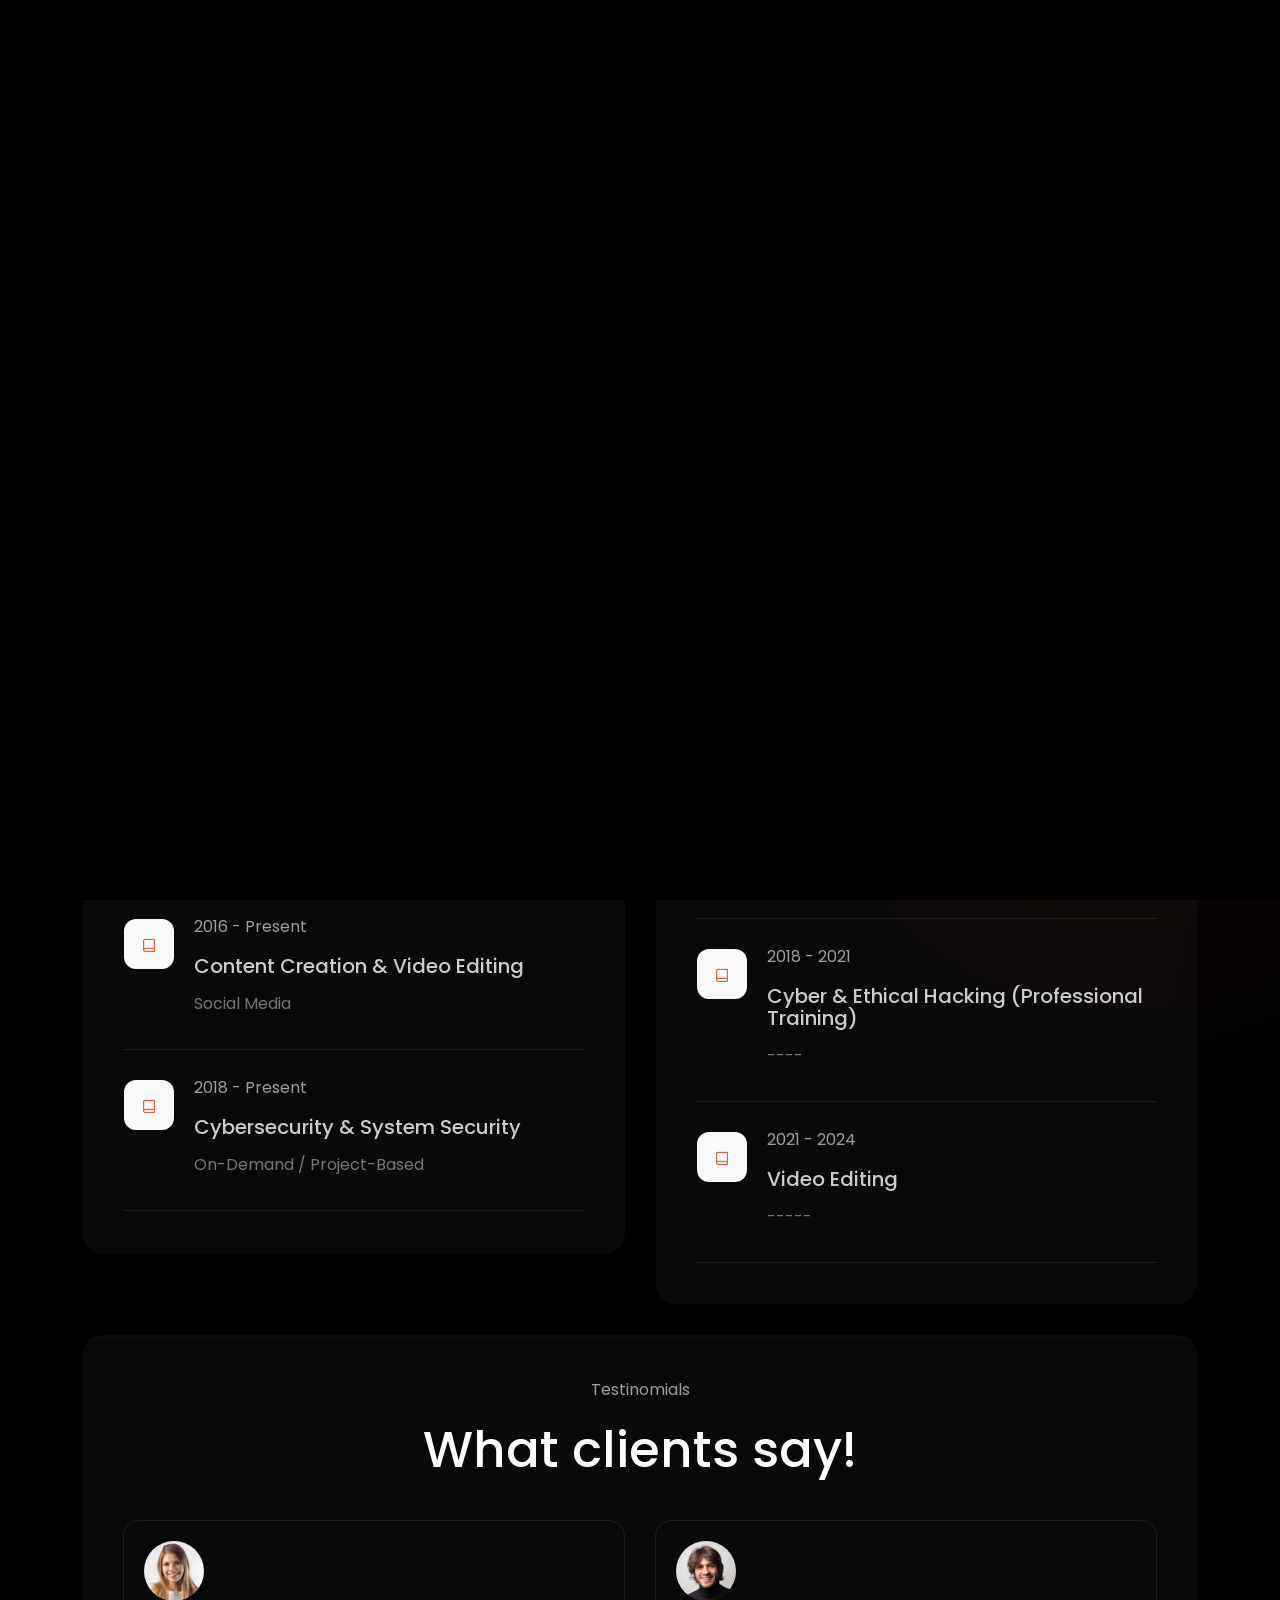
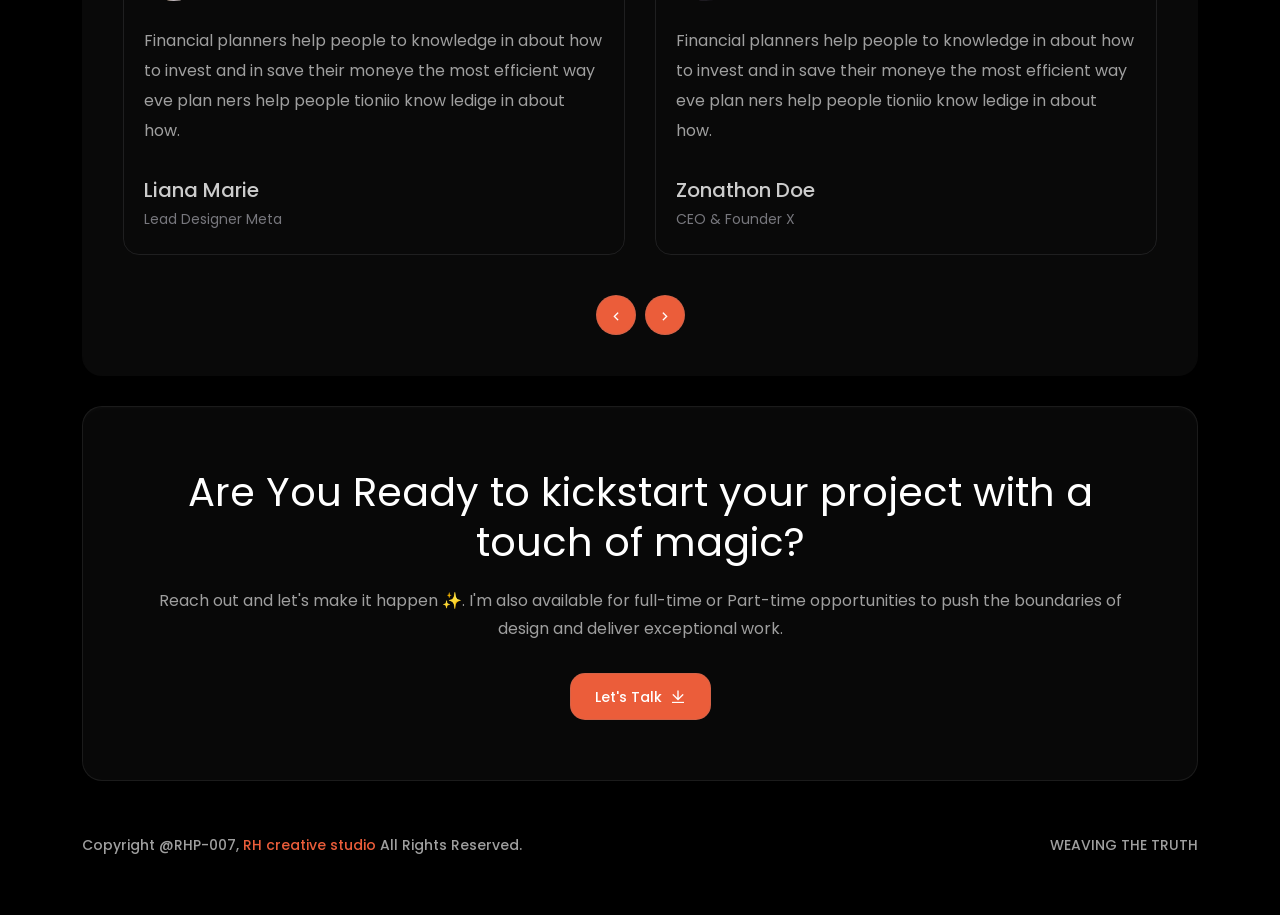
==== about.html @ 3b583461 "Add files via upload" ====
<!DOCTYPE html>
<html lang="en">

<head>
    <!-- META -->
    <meta charset="utf-8">
    <meta http-equiv="X-UA-Compatible" content="IE=edge">
    <meta name="viewport" content="width=device-width, initial-scale=1">
    <meta name="description" content="Creative Video Editor, Content Creator & Digital Strategist at Weaving the Truth, helping brands grow through powerful storytelling, smart marketing strategy, and engaging media.">
    <meta name="keywords" content="Rakibul Hasan, Weaving the Truth, video editor, content creator, digital strategist, documentary editor, marketing video, youtube editor, social media reels, brand promotion">
    <meta name="author" content="Rakibul Hasan">
    <!-- PAGE TITLE -->
    <title>RH Creative Studio</title>
    <!-- FAV ICON -->
    <link rel="apple-touch-icon" href="assets/images/rhp icon.png">
    <link rel="shortcut icon" type="image/png" href="assets/images/rhp icon.png">
    <!-- ALL GOOGLE FONTS -->
    <link rel="preconnect" href="https://fonts.googleapis.com">
    <link rel="preconnect" href="https://fonts.gstatic.com" crossorigin>
    <link href="https://fonts.googleapis.com/css2?family=Poppins:ital,wght@0,100;0,200;0,300;0,400;0,500;0,600;0,700;0,800;0,900;1,100;1,200;1,300;1,400;1,500;1,600;1,700;1,800;1,900&display=swap" rel="stylesheet">
    <!-- BOOTSTRAP CSS -->
    <link rel="stylesheet" href="assets/css/bootstrap.min.css" />
    <!-- FONT AWESOME CSS -->
    <link rel="stylesheet" href="assets/fonts/remixicon.css" />
    <link rel="stylesheet" href="assets/fonts/remixicon.min.css" />
    <!-- MAGNIFIC CSS -->
    <link rel="stylesheet" href="assets/css/magnific-popup.css">
    <!-- NICE SELECT CSS -->
    <link rel="stylesheet" href="assets/css/nice-select.min.css" />
    <!-- ANIMATE CSS -->
    <link rel="stylesheet" href="assets/css/animate.min.css" />
    <!-- SLICK CSS -->
    <link rel="stylesheet" href="assets/css/slick.min.css" />
    <!-- SPACING CSS -->
    <link rel="stylesheet" href="assets/css/spacing.css" />
    <!-- MAIN STYLE CSS -->
    <link rel="stylesheet" href="assets/css/style.css" />
    <!-- RESPONSIVE CSS -->
    <link rel="stylesheet" href="assets/css/responsive.css">
    <!-- HTML5 shim and Respond.js IE8 support of HTML5 elements and media queries -->
    <!-- WARNING: Respond.js doesn't work if you view the page via file:// -->
    <!--[if lt IE 9]>
      <script src="https://oss.maxcdn.com/html5shiv/3.7.2/html5shiv.min.js"></script>
      <script src="https://oss.maxcdn.com/respond/1.4.2/respond.min.js"></script>
    <![endif]-->
</head>

<body>
    <!-- START PRELOADER AREA-->
    <div class="preloader">
        <svg viewbox="0 0 1000 1000" preserveaspectratio="none">
            <path id="preloaderSvg" d="M0,1005S175,995,500,995s500,5,500,5V0H0Z"></path>
        </svg>
        <div class="preloader-heading">
            <div class="load-text">
                <span>R</span>
                <span>H</span>
                <span>P</span>
                <span>-</span>
                <span>0</span>
                <span>0</span>
                <span>7</span>
            </div>
        </div>
    </div>
    <!-- END PRELOADER AREA -->
    <!-- START MENU DESIGN AREA -->
    <header class="main-header">
        <div class="header-upper">
            <div class="container">
                <div class="header-inner d-flex align-items-center">
                    <!-- START LOGO DESIGN AREA -->
                    <div class="logo-outer">
                        <div class="logo">
                            <a href="index.html"><img src="assets/images/logo.png" alt="Logo" title="Logo" /></a>
                        </div>
                    </div>
                    <!-- / END LOGO DESIGN AREA -->
                    <!-- START NAV DESIGN AREA -->
                    <div class="nav-outer clearfix mx-auto">
                        <!-- Main Menu -->
                        <nav class="main-menu navbar-expand-lg">
                            <div class="navbar-header">
                                <div class="mobile-logo">
                                    <a href="index.html">
                                        <img src="assets/images/logo.png" alt="Logo" title="Logo" />
                                    </a>
                                </div>
                                <!-- Toggle Button -->
                                <button type="button" class="navbar-toggle" data-bs-toggle="collapse" data-bs-target=".navbar-collapse">
                                    <span class="icon-bar"></span>
                                    <span class="icon-bar"></span>
                                    <span class="icon-bar"></span>
                                </button>
                            </div>
                            <div class="navbar-collapse collapse">
                                <ul class="navigation onepage clearfix">
                                    <li><a class="nav-link-click" href="index.html">Home</a></li>
                                    <li><a class="nav-link-click" href="about.html">about</a></li>
                                    <li><a class="nav-link-click" href="service.html">services</a></li>
                                    <li><a class="nav-link-click" href="works.html">works</a></li>
                                    <li><a class="nav-link-click" href="contact.html">Contact</a></li>
                                </ul>
                            </div>
                        </nav>
                        <!-- / END NAV DESIGN AREA -->
                    </div>
                    <div class="menu-rhp">
                        <a href="contact.html" class="theme-rhp-007">Hire Me<i class="ri-shake-hands-line"></i></a>
                    </div>
                </div>
            </div>
        </div>
    </header>
    <!-- / END MENU DESIGN AREA -->
    <!-- START ABOUT DESIGN AREA -->
    <section id="about" class="about-single-area innerpage-single-area">
        <div class="container">
            <div class="row">
                <!-- START ABOUT IMAGE DESIGN AREA -->
                <div class="col-lg-4">
                    <div class="about-image-part wow fadeInUp delay-0-3s">
                        <img src="assets/images/about/profile.png" alt="About Me" />
                    </div>
                </div>
                <!-- / END ABOUT IMAGE DESIGN AREA -->
                <!-- START ABOUT TEXT DESIGN AREA -->
                <div class="col-lg-8">
                    <div class="about-content-part wow fadeInUp delay-0-2s">
                        <h2>
                            I’m MD Rakibul Hasan, a Creative Video Editor & Digital Strategist.
                        </h2>
                        <p>I help brands and entrepreneurs grow through powerful storytelling, strategic content, and engaging visual media. From documentaries and short-form videos to brand motion and promotional content, I focus on clarity, creativity, and results.</p>
                        <p>Every project I work on is driven by purpose—creating content that not only looks good but communicates the right message and builds long-term value.</p>
                        <p>I craft engaging visual stories and strategic content that help brands stand out, connect, and grow in the digital space.</p>
                        <div class="hero-rhp">
                            <a href="contact.html" class="theme-rhp-007">Get In touch<i class="ri-mail-send-line"></i></a>
                        </div>
                    </div>
                </div>
                <!-- / END ABOUT TEXT DESIGN AREA -->
            </div>
        </div>
    </section>
    <!-- / END ABOUT DESIGN AREA -->
    <!-- START RESUME EXPERIENCE DESIGN AREA -->
    <section id="resume" class="resume-area">
        <div class="container">
            <div class="resume-items">
                <div class="row">
                    <!-- START EXPERIENCE RESUME DESIGN AREA -->
                    <div class="col-xl-6 col-md-6">
                        <div class="single-resume">
                            <h2>Experience</h2>
                            <div class="experience-list">
                                <!-- START SINGLE RESUME DESIGN AREA -->
                                <div class="resume-item wow fadeInUp delay-0-3s">
                                    <div class="icon">
                                        <i class="ri-book-line"></i>
                                    </div>
                                    <div class="content">
                                        <span class="years">2012 - Present</span>
                                        <h4>Web Development & Design</h4>
                                        <span class="company"> Freelance </span>
                                    </div>
                                </div>
                                <!-- / END SINGLE RESUME DESIGN AREA -->
                                <!-- START SINGLE RESUME DESIGN AREA -->
                                <div class="resume-item wow fadeInUp delay-0-3s">
                                    <div class="icon">
                                        <i class="ri-book-line"></i>
                                    </div>
                                    <div class="content">
                                        <span class="years">2016 - Present</span>
                                        <h4>Content Creation & Video Editing</h4>
                                        <span class="company">Social Media</span>
                                    </div>
                                </div>
                                <!-- / END SINGLE RESUME DESIGN AREA -->
                                <!-- START SINGLE RESUME DESIGN AREA -->
                                <div class="resume-item wow fadeInUp delay-0-3s">
                                    <div class="icon">
                                        <i class="ri-book-line"></i>
                                    </div>
                                    <div class="content">
                                        <span class="years">2018 - Present</span>
                                        <h4> Cybersecurity & System Security</h4>
                                        <span class="company">On-Demand / Project-Based</span>
                                    </div>
                                </div>
                                <!-- / END SINGLE RESUME DESIGN AREA -->
                            </div>
                        </div>
                    </div>
                    <!-- // END EXPERIENCE RESUME DESIGN AREA -->
                    <!-- START EDUCATION RESUME DESIGN AREA -->
                    <div class="col-xl-6 col-md-6">
                        <div class="experience-list">
                            <div class="single-resume">
                                <h2>Education</h2>
                                <!-- START SINGLE RESUME DESIGN AREA -->
                                <div class="resume-item wow fadeInUp delay-0-3s">
                                    <div class="icon">
                                        <i class="ri-book-line"></i>
                                    </div>
                                    <div class="content">
                                        <span class="years">2019</span>
                                        <h4>Master’s in Computer Science (CSE)</h4>
                                        <span class="company">Royal Melbourne Institute of Technology (RMIT University)
                                        </span>
                                    </div>
                                </div>
                                <!-- / END SINGLE RESUME DESIGN AREA -->
                                <!-- START SINGLE RESUME DESIGN AREA -->
                                <div class="resume-item wow fadeInUp delay-0-3s">
                                    <div class="icon">
                                        <i class="ri-book-line"></i>
                                    </div>
                                    <div class="content">
                                        <span class="years">2018 - 2021</span>
                                        <h4>Cyber & Ethical Hacking (Professional Training) </h4>
                                        <span class="company">----</span>
                                    </div>
                                </div>
                                <!-- / END SINGLE RESUME DESIGN AREA -->
                                <!-- START SINGLE RESUME DESIGN AREA -->
                                <div class="resume-item wow fadeInUp delay-0-3s">
                                    <div class="icon">
                                        <i class="ri-book-line"></i>
                                    </div>
                                    <div class="content">
                                        <span class="years">2021 - 2024</span>
                                        <h4>Video Editing</h4>
                                        <span class="company"> ----- </span>
                                    </div>
                                </div>
                                <!-- / END SINGLE RESUME DESIGN AREA -->
                            </div>
                        </div>
                    </div>
                    <!-- // END EDUCATION RESUME DESIGN AREA -->
                </div>
            </div>
        </div>
    </section>
    <!-- / END RESUME EXPERIENCE DESIGN AREA -->
    <!-- START TESTIMONIALS DESIGN AREA -->
    <section class="testimonials-area">
        <div class="container">
            <div class="container-inner">
                <div class="row">
                    <div class="col-xl-12 col-lg-12">
                        <div class="section-title text-center wow fadeInUp delay-0-2s">
                            <p>Testinomials</p>
                            <h2>What clients say!</h2>
                        </div>
                    </div>
                </div>
                <div class="row">
                    <div class="col-lg-12">
                        <div class="testimonials-wrap">
                            <!-- START SINGLE TESTIMONIALS DESIGN AREA -->
                            <div class="testimonial-item wow fadeInUp delay-0-3s">
                                <div class="author">
                                    <img src="assets/images/testimonials/author1.jpg" alt="Author" />
                                </div>
                                <div class="text">
                                    Financial planners help people to knowledge in about how to
                                    invest and in save their moneye the most efficient way eve plan
                                    ners help people tioniio know ledige in about how.
                                </div>
                                <div class="testi-des">
                                    <h5>Zonathon Doe</h5>
                                    <span>CEO & Founder X</span>
                                </div>
                            </div>
                            <!-- / END SINGLE TESTIMONIALS DESIGN AREA -->
                            <!-- START SINGLE TESTIMONIALS DESIGN AREA -->
                            <div class="testimonial-item wow fadeInUp delay-0-4s">
                                <div class="author">
                                    <img src="assets/images/testimonials/author2.jpg" alt="Author" />
                                </div>
                                <div class="text">
                                    Financial planners help people to knowledge in about how to
                                    invest and in save their moneye the most efficient way eve plan
                                    ners help people tioniio know ledige in about how.
                                </div>
                                <div class="testi-des">
                                    <h5>Liana Marie</h5>
                                    <span>Lead Designer Meta</span>
                                </div>
                            </div>
                            <!-- / END SINGLE TESTIMONIALS DESIGN AREA -->
                            <!-- START SINGLE TESTIMONIALS DESIGN AREA -->
                            <div class="testimonial-item wow fadeInUp delay-0-2s">
                                <div class="author">
                                    <img src="assets/images/testimonials/author1.jpg" alt="Author" />
                                </div>
                                <div class="text">
                                    Financial planners help people to knowledge in about how to
                                    invest and in save their moneye the most efficient way eve plan
                                    ners help people tioniio know ledige in about how.
                                </div>
                                <div class="testi-des">
                                    <h5>Zonathon Doe</h5>
                                    <span>CEO & Founder X</span>
                                </div>
                            </div>
                            <!-- / END SINGLE TESTIMONIALS DESIGN AREA -->
                            <!-- START SINGLE TESTIMONIALS DESIGN AREA -->
                            <div class="testimonial-item wow fadeInUp delay-0-4s">
                                <div class="author">
                                    <img src="assets/images/testimonials/author2.jpg" alt="Author" />
                                </div>
                                <div class="text">
                                    Financial planners help people to knowledge in about how to
                                    invest and in save their moneye the most efficient way eve plan
                                    ners help people tioniio know ledige in about how.
                                </div>
                                <div class="testi-des">
                                    <h5>Liana Marie</h5>
                                    <span>Lead Designer Meta</span>
                                </div>
                            </div>
                            <!-- / END SINGLE TESTIMONIALS DESIGN AREA -->
                        </div>
                        <div class="slider-arrows wow fadeInUp delay-0-6s text-center pt-40">
                            <button class="testimonial-prev">
                                <i class="ri-arrow-left-s-line"></i>
                            </button>
                            <button class="testimonial-next">
                                <i class="ri-arrow-right-s-line"></i>
                            </button>
                        </div>
                    </div>
                </div>
            </div>
        </div>
    </section>
    <!-- / END TESTIMONIALS DESIGN AREA -->
    <!-- START CALL TO ACTION DESIGN AREA -->
    <section  class="call-to-action-area">
        <div class="container">
            <div class="row">
                <!-- START ABOUT TEXT DESIGN AREA -->
                <div class="col-lg-12">
                    <div class="about-content-part call-to-action-part wow fadeInUp delay-0-2s text-center">
                        <h2>Are You Ready to kickstart your project with a touch of magic?</h2>
                        <p>Reach out and let's make it happen ✨. I'm also available for full-time or Part-time opportunities to push the boundaries of design and deliver exceptional work.</p>
                        <div class="hero-rhp">
                            <a href="contact.html" class="theme-rhp-007">Let's Talk <i class="ri-download-line"></i></a>
                        </div>
                    </div>
                </div>
                <!-- / END ABOUT TEXT DESIGN AREA -->
            </div>
        </div>
    </section>
    <!--  // END CALL TO ACTION DESIGN AREA -->
    <!-- START FOOTER DESIGN AREA -->
    <footer class="main-footer">
        <div class="footer-bottom pt-50 pb-40">
            <div class="container">
                <div class="row">
                    <div class="col-lg-6">
                        <div class="copyright-text">
                            <p>
                                Copyright @RHP-007, <a href="index.html">RH creative studio</a> All
                                Rights Reserved.
                            </p>
                        </div>
                    </div>
                    <div class="col-lg-6">
                        <div class="copyright-text extra-copyright">
                            <p>
                                WEAVING THE TRUTH
                            </p>
                        </div>
                    </div>
                </div>
            </div>
        </div>
    </footer>
    <!-- / END FOOTER DESIGN AREA -->
    <!-- START SCROOL UP DESIGN AREA -->
    <div class="progress-wrap cursor-pointer">
        <i class="ri-arrow-up-double-line"></i>
        <svg class="progress-circle svg-content" width="100%" height="100%" viewBox="-1 -1 102 102">
            <path d="M50,1 a49,49 0 0,1 0,98 a49,49 0 0,1 0,-98" />
        </svg>
    </div>
    <!-- / END SCROOL UP DESIGN AREA -->
    <!-- JQUERY JS -->
    <script src="assets/js/jquery-3.6.0.min.js"></script>
    <!-- BOOTSTRAP JS-->
    <script src="assets/js/bootstrap.min.js"></script>
    <!-- APPEAR JS -->
    <script src="assets/js/appear.min.js"></script>
    <!-- GSAP JS -->
    <script src="assets/js/gsap.min.js"></script>
    <!-- MAGNIFICANT JS -->
    <script src="assets/js/jquery.magnific-popup.min.js"></script>
    <!-- SLICK JS-->
    <script src="assets/js/slick.min.js"></script>
    <!-- NICE SELECT JS-->
    <script src="assets/js/jquery.nice-select.min.js"></script>
    <!-- IMAGE LOADER JS-->
    <script src="assets/js/imagesloaded.pkgd.min.js"></script>
    <!-- ISOTOPE JS-->
    <script src="assets/js/isotope.pkgd.min.js"></script>
    <!--  WOW ANIMATION JS-->
    <script src="assets/js/wow.min.js"></script>
    <!-- SCRIPT JS-->
    <script src="assets/js/script.js"></script>
</body>
</html>
---- assets/css/spacing.css ----
/*
* ----------------------------------------------------------------------------------------
Author       : RHP
Template Name: RH Creative Studio
Version      : 1.0                                          
* ----------------------------------------------------------------------------------------
*/
/*
* ----------------------------------------------------------------------------------------
*PADDING MARGIN
* ----------------------------------------------------------------------------------------
*/
.p-5 {
    padding: 5px !important;
}

.p-10 {
    padding: 10px;
}

.p-15 {
    padding: 15px;
}

.p-20 {
    padding: 20px;
}

.p-25 {
    padding: 25px;
}

.p-30 {
    padding: 30px;
}

.p-35 {
    padding: 35px;
}

.p-40 {
    padding: 40px;
}

.p-45 {
    padding: 45px;
}

.p-50 {
    padding: 50px;
}

.p-55 {
    padding: 55px;
}

.p-60 {
    padding: 60px;
}

.p-65 {
    padding: 65px;
}

.p-70 {
    padding: 70px;
}

.p-75 {
    padding: 75px;
}

.p-80 {
    padding: 80px;
}

.p-85 {
    padding: 85px;
}

.p-90 {
    padding: 90px;
}

.p-95 {
    padding: 95px;
}

.p-100 {
    padding: 100px;
}

.p-105 {
    padding: 105px;
}

.p-110 {
    padding: 110px;
}

.p-115 {
    padding: 115px;
}

.p-120 {
    padding: 120px;
}

.p-125 {
    padding: 125px;
}

.p-130 {
    padding: 130px;
}

.p-135 {
    padding: 135px;
}

.p-140 {
    padding: 140px;
}

.p-145 {
    padding: 145px;
}

.p-150 {
    padding: 150px;
}

.p-155 {
    padding: 155px;
}

.p-160 {
    padding: 160px;
}

.p-165 {
    padding: 165px;
}

.p-170 {
    padding: 170px;
}

.p-175 {
    padding: 175px;
}

.p-180 {
    padding: 180px;
}

.p-185 {
    padding: 185px;
}

.p-190 {
    padding: 190px;
}

.p-195 {
    padding: 195px;
}

.p-200 {
    padding: 200px;
}

.p-205 {
    padding: 205px;
}

.p-210 {
    padding: 210px;
}

.p-215 {
    padding: 215px;
}

.p-220 {
    padding: 220px;
}

.p-225 {
    padding: 225px;
}

.p-230 {
    padding: 230px;
}

.p-235 {
    padding: 235px;
}

.p-240 {
    padding: 240px;
}

.p-245 {
    padding: 245px;
}

.p-250 {
    padding: 250px;
}

/* Padding Top */
.pt-5,
.py-5 {
    padding-top: 5px !important;
}

.pt-10,
.py-10 {
    padding-top: 10px;
}

.pt-15,
.py-15 {
    padding-top: 15px;
}

.pt-20,
.py-20 {
    padding-top: 20px;
}

.pt-25,
.py-25 {
    padding-top: 25px;
}

.pt-30,
.py-30 {
    padding-top: 30px;
}

.pt-35,
.py-35 {
    padding-top: 35px;
}

.pt-40,
.py-40 {
    padding-top: 40px;
}

.pt-45,
.py-45 {
    padding-top: 45px;
}

.pt-50,
.py-50 {
    padding-top: 50px;
}

.pt-55,
.py-55 {
    padding-top: 55px;
}

.pt-60,
.py-60 {
    padding-top: 60px;
}

.pt-65,
.py-65 {
    padding-top: 65px;
}

.pt-70,
.py-70 {
    padding-top: 70px;
}

.pt-75,
.py-75 {
    padding-top: 75px;
}

.pt-80,
.py-80 {
    padding-top: 80px;
}

.pt-85,
.py-85 {
    padding-top: 85px;
}

.pt-90,
.py-90 {
    padding-top: 90px;
}

.pt-95,
.py-95 {
    padding-top: 95px;
}

.pt-100,
.py-100 {
    padding-top: 100px;
}

.pt-105,
.py-105 {
    padding-top: 105px;
}

.pt-110,
.py-110 {
    padding-top: 110px;
}

.pt-115,
.py-115 {
    padding-top: 115px;
}

.pt-120,
.py-120 {
    padding-top: 120px;
}

.pt-125,
.py-125 {
    padding-top: 125px;
}

.pt-130,
.py-130 {
    padding-top: 130px;
}

.pt-135,
.py-135 {
    padding-top: 135px;
}

.pt-140,
.py-140 {
    padding-top: 140px;
}

.pt-145,
.py-145 {
    padding-top: 145px;
}

.pt-150,
.py-150 {
    padding-top: 150px;
}

.pt-155,
.py-155 {
    padding-top: 155px;
}

.pt-160,
.py-160 {
    padding-top: 160px;
}

.pt-165,
.py-165 {
    padding-top: 165px;
}

.pt-170,
.py-170 {
    padding-top: 170px;
}

.pt-175,
.py-175 {
    padding-top: 175px;
}

.pt-180,
.py-180 {
    padding-top: 180px;
}

.pt-185,
.py-185 {
    padding-top: 185px;
}

.pt-190,
.py-190 {
    padding-top: 190px;
}

.pt-195,
.py-195 {
    padding-top: 195px;
}

.pt-200,
.py-200 {
    padding-top: 200px;
}

.pt-205,
.py-205 {
    padding-top: 205px;
}

.pt-210,
.py-210 {
    padding-top: 210px;
}

.pt-215,
.py-215 {
    padding-top: 215px;
}

.pt-220,
.py-220 {
    padding-top: 220px;
}

.pt-225,
.py-225 {
    padding-top: 225px;
}

.pt-230,
.py-230 {
    padding-top: 230px;
}

.pt-235,
.py-235 {
    padding-top: 235px;
}

.pt-240,
.py-240 {
    padding-top: 240px;
}

.pt-245,
.py-245 {
    padding-top: 245px;
}

.pt-250,
.py-250 {
    padding-top: 250px;
}

/* Padding Bottom */
.pb-5,
.py-5 {
    padding-bottom: 5px !important;
}

.pb-10,
.py-10 {
    padding-bottom: 10px;
}

.pb-15,
.py-15 {
    padding-bottom: 15px;
}

.pb-20,
.py-20 {
    padding-bottom: 20px;
}

.pb-25,
.py-25 {
    padding-bottom: 25px;
}

.pb-30,
.py-30 {
    padding-bottom: 30px;
}

.pb-35,
.py-35 {
    padding-bottom: 35px;
}

.pb-40,
.py-40 {
    padding-bottom: 40px;
}

.pb-45,
.py-45 {
    padding-bottom: 45px;
}

.pb-50,
.py-50 {
    padding-bottom: 50px;
}

.pb-55,
.py-55 {
    padding-bottom: 55px;
}

.pb-60,
.py-60 {
    padding-bottom: 60px;
}

.pb-65,
.py-65 {
    padding-bottom: 65px;
}

.pb-70,
.py-70 {
    padding-bottom: 70px;
}

.pb-75,
.py-75 {
    padding-bottom: 75px;
}

.pb-80,
.py-80 {
    padding-bottom: 80px;
}

.pb-85,
.py-85 {
    padding-bottom: 85px;
}

.pb-90,
.py-90 {
    padding-bottom: 90px;
}

.pb-95,
.py-95 {
    padding-bottom: 95px;
}

.pb-100,
.py-100 {
    padding-bottom: 100px;
}

.pb-105,
.py-105 {
    padding-bottom: 105px;
}

.pb-110,
.py-110 {
    padding-bottom: 110px;
}

.pb-115,
.py-115 {
    padding-bottom: 115px;
}

.pb-120,
.py-120 {
    padding-bottom: 120px;
}

.pb-125,
.py-125 {
    padding-bottom: 125px;
}

.pb-130,
.py-130 {
    padding-bottom: 130px;
}

.pb-135,
.py-135 {
    padding-bottom: 135px;
}

.pb-140,
.py-140 {
    padding-bottom: 140px;
}

.pb-145,
.py-145 {
    padding-bottom: 145px;
}

.pb-150,
.py-150 {
    padding-bottom: 150px;
}

.pb-155,
.py-155 {
    padding-bottom: 155px;
}

.pb-160,
.py-160 {
    padding-bottom: 160px;
}

.pb-165,
.py-165 {
    padding-bottom: 165px;
}

.pb-170,
.py-170 {
    padding-bottom: 170px;
}

.pb-175,
.py-175 {
    padding-bottom: 175px;
}

.pb-180,
.py-180 {
    padding-bottom: 180px;
}

.pb-185,
.py-185 {
    padding-bottom: 185px;
}

.pb-190,
.py-190 {
    padding-bottom: 190px;
}

.pb-195,
.py-195 {
    padding-bottom: 195px;
}

.pb-200,
.py-200 {
    padding-bottom: 200px;
}

.pb-205,
.py-205 {
    padding-bottom: 205px;
}

.pb-210,
.py-210 {
    padding-bottom: 210px;
}

.pb-215,
.py-215 {
    padding-bottom: 215px;
}

.pb-220,
.py-220 {
    padding-bottom: 220px;
}

.pb-225,
.py-225 {
    padding-bottom: 225px;
}

.pb-230,
.py-230 {
    padding-bottom: 230px;
}

.pb-235,
.py-235 {
    padding-bottom: 235px;
}

.pb-240,
.py-240 {
    padding-bottom: 240px;
}

.pb-245,
.py-245 {
    padding-bottom: 245px;
}

.pb-250,
.py-250 {
    padding-bottom: 250px;
}

/* Margin Around */
.m-5 {
    margin: 5px !important;
}

.m-10 {
    margin: 10px;
}

.m-15 {
    margin: 15px;
}

.m-20 {
    margin: 20px;
}

.m-25 {
    margin: 25px;
}

.m-30 {
    margin: 30px;
}

.m-35 {
    margin: 35px;
}

.m-40 {
    margin: 40px;
}

.m-45 {
    margin: 45px;
}

.m-50 {
    margin: 50px;
}

.m-55 {
    margin: 55px;
}

.m-60 {
    margin: 60px;
}

.m-65 {
    margin: 65px;
}

.m-70 {
    margin: 70px;
}

.m-75 {
    margin: 75px;
}

.m-80 {
    margin: 80px;
}

.m-85 {
    margin: 85px;
}

.m-90 {
    margin: 90px;
}

.m-95 {
    margin: 95px;
}

.m-100 {
    margin: 100px;
}

.m-105 {
    margin: 105px;
}

.m-110 {
    margin: 110px;
}

.m-115 {
    margin: 115px;
}

.m-120 {
    margin: 120px;
}

.m-125 {
    margin: 125px;
}

.m-130 {
    margin: 130px;
}

.m-135 {
    margin: 135px;
}

.m-140 {
    margin: 140px;
}

.m-145 {
    margin: 145px;
}

.m-150 {
    margin: 150px;
}

.m-155 {
    margin: 155px;
}

.m-160 {
    margin: 160px;
}

.m-165 {
    margin: 165px;
}

.m-170 {
    margin: 170px;
}

.m-175 {
    margin: 175px;
}

.m-180 {
    margin: 180px;
}

.m-185 {
    margin: 185px;
}

.m-190 {
    margin: 190px;
}

.m-195 {
    margin: 195px;
}

.m-200 {
    margin: 200px;
}

.m-205 {
    margin: 205px;
}

.m-210 {
    margin: 210px;
}

.m-215 {
    margin: 215px;
}

.m-220 {
    margin: 220px;
}

.m-225 {
    margin: 225px;
}

.m-230 {
    margin: 230px;
}

.m-235 {
    margin: 235px;
}

.m-240 {
    margin: 240px;
}

.m-245 {
    margin: 245px;
}

.m-250 {
    margin: 250px;
}

/* Margin Top */
.mt-5,
.my-5 {
    margin-top: 5px !important;
}

.mt-10,
.my-10 {
    margin-top: 10px;
}

.mt-15,
.my-15 {
    margin-top: 15px;
}

.mt-20,
.my-20 {
    margin-top: 20px;
}

.mt-25,
.my-25 {
    margin-top: 25px;
}

.mt-30,
.my-30 {
    margin-top: 30px;
}

.mt-35,
.my-35 {
    margin-top: 35px;
}

.mt-40,
.my-40 {
    margin-top: 40px;
}

.mt-45,
.my-45 {
    margin-top: 45px;
}

.mt-50,
.my-50 {
    margin-top: 50px;
}

.mt-55,
.my-55 {
    margin-top: 55px;
}

.mt-60,
.my-60 {
    margin-top: 60px;
}

.mt-65,
.my-65 {
    margin-top: 65px;
}

.mt-70,
.my-70 {
    margin-top: 70px;
}

.mt-75,
.my-75 {
    margin-top: 75px;
}

.mt-80,
.my-80 {
    margin-top: 80px;
}

.mt-85,
.my-85 {
    margin-top: 85px;
}

.mt-90,
.my-90 {
    margin-top: 90px;
}

.mt-95,
.my-95 {
    margin-top: 95px;
}

.mt-100,
.my-100 {
    margin-top: 100px;
}

.mt-105,
.my-105 {
    margin-top: 105px;
}

.mt-110,
.my-110 {
    margin-top: 110px;
}

.mt-115,
.my-115 {
    margin-top: 115px;
}

.mt-120,
.my-120 {
    margin-top: 120px;
}

.mt-125,
.my-125 {
    margin-top: 125px;
}

.mt-130,
.my-130 {
    margin-top: 130px;
}

.mt-135,
.my-135 {
    margin-top: 135px;
}

.mt-140,
.my-140 {
    margin-top: 140px;
}

.mt-145,
.my-145 {
    margin-top: 145px;
}

.mt-150,
.my-150 {
    margin-top: 150px;
}

.mt-155,
.my-155 {
    margin-top: 155px;
}

.mt-160,
.my-160 {
    margin-top: 160px;
}

.mt-165,
.my-165 {
    margin-top: 165px;
}

.mt-170,
.my-170 {
    margin-top: 170px;
}

.mt-175,
.my-175 {
    margin-top: 175px;
}

.mt-180,
.my-180 {
    margin-top: 180px;
}

.mt-185,
.my-185 {
    margin-top: 185px;
}

.mt-190,
.my-190 {
    margin-top: 190px;
}

.mt-195,
.my-195 {
    margin-top: 195px;
}

.mt-200,
.my-200 {
    margin-top: 200px;
}

.mt-205,
.my-205 {
    margin-top: 205px;
}

.mt-210,
.my-210 {
    margin-top: 210px;
}

.mt-215,
.my-215 {
    margin-top: 215px;
}

.mt-220,
.my-220 {
    margin-top: 220px;
}

.mt-225,
.my-225 {
    margin-top: 225px;
}

.mt-230,
.my-230 {
    margin-top: 230px;
}

.mt-235,
.my-235 {
    margin-top: 235px;
}

.mt-240,
.my-240 {
    margin-top: 240px;
}

.mt-245,
.my-245 {
    margin-top: 245px;
}

.mt-250,
.my-250 {
    margin-top: 250px;
}

/* Margin Bottom */
.mb-5,
.my-5 {
    margin-bottom: 5px !important;
}

.mb-10,
.my-10 {
    margin-bottom: 10px;
}

.mb-15,
.my-15 {
    margin-bottom: 15px;
}

.mb-20,
.my-20 {
    margin-bottom: 20px;
}

.mb-25,
.my-25 {
    margin-bottom: 25px;
}

.mb-30,
.my-30 {
    margin-bottom: 30px;
}

.mb-35,
.my-35 {
    margin-bottom: 35px;
}

.mb-40,
.my-40 {
    margin-bottom: 40px;
}

.mb-45,
.my-45 {
    margin-bottom: 45px;
}

.mb-50,
.my-50 {
    margin-bottom: 50px;
}

.mb-55,
.my-55 {
    margin-bottom: 55px;
}

.mb-60,
.my-60 {
    margin-bottom: 60px;
}

.mb-65,
.my-65 {
    margin-bottom: 65px;
}

.mb-70,
.my-70 {
    margin-bottom: 70px;
}

.mb-75,
.my-75 {
    margin-bottom: 75px;
}

.mb-80,
.my-80 {
    margin-bottom: 80px;
}

.mb-85,
.my-85 {
    margin-bottom: 85px;
}

.mb-90,
.my-90 {
    margin-bottom: 90px;
}

.mb-95,
.my-95 {
    margin-bottom: 95px;
}

.mb-100,
.my-100 {
    margin-bottom: 100px;
}

.mb-105,
.my-105 {
    margin-bottom: 105px;
}

.mb-110,
.my-110 {
    margin-bottom: 110px;
}

.mb-115,
.my-115 {
    margin-bottom: 115px;
}

.mb-120,
.my-120 {
    margin-bottom: 120px;
}

.mb-125,
.my-125 {
    margin-bottom: 125px;
}

.mb-130,
.my-130 {
    margin-bottom: 130px;
}

.mb-135,
.my-135 {
    margin-bottom: 135px;
}

.mb-140,
.my-140 {
    margin-bottom: 140px;
}

.mb-145,
.my-145 {
    margin-bottom: 145px;
}

.mb-150,
.my-150 {
    margin-bottom: 150px;
}

.mb-155,
.my-155 {
    margin-bottom: 155px;
}

.mb-160,
.my-160 {
    margin-bottom: 160px;
}

.mb-165,
.my-165 {
    margin-bottom: 165px;
}

.mb-170,
.my-170 {
    margin-bottom: 170px;
}

.mb-175,
.my-175 {
    margin-bottom: 175px;
}

.mb-180,
.my-180 {
    margin-bottom: 180px;
}

.mb-185,
.my-185 {
    margin-bottom: 185px;
}

.mb-190,
.my-190 {
    margin-bottom: 190px;
}

.mb-195,
.my-195 {
    margin-bottom: 195px;
}

.mb-200,
.my-200 {
    margin-bottom: 200px;
}

.mb-205,
.my-205 {
    margin-bottom: 205px;
}

.mb-210,
.my-210 {
    margin-bottom: 210px;
}

.mb-215,
.my-215 {
    margin-bottom: 215px;
}

.mb-220,
.my-220 {
    margin-bottom: 220px;
}

.mb-225,
.my-225 {
    margin-bottom: 225px;
}

.mb-230,
.my-230 {
    margin-bottom: 230px;
}

.mb-235,
.my-235 {
    margin-bottom: 235px;
}

.mb-240,
.my-240 {
    margin-bottom: 240px;
}

.mb-245,
.my-245 {
    margin-bottom: 245px;
}

.mb-250,
.my-250 {
    margin-bottom: 250px;
}

/* Responsive Padding Margin */
@media only screen and (max-width: 991px) {

    /* Padding Around */
    .rp-0 {
        padding: 0px !important;
    }

    .rp-5 {
        padding: 5px !important;
    }

    .rp-10 {
        padding: 10px;
    }

    .rp-15 {
        padding: 15px;
    }

    .rp-20 {
        padding: 20px;
    }

    .rp-25 {
        padding: 25px;
    }

    .rp-30 {
        padding: 30px;
    }

    .rp-35 {
        padding: 35px;
    }

    .rp-40 {
        padding: 40px;
    }

    .rp-45 {
        padding: 45px;
    }

    .rp-50 {
        padding: 50px;
    }

    .rp-55 {
        padding: 55px;
    }

    .rp-60 {
        padding: 60px;
    }

    .rp-65 {
        padding: 65px;
    }

    .rp-70 {
        padding: 70px;
    }

    .rp-75 {
        padding: 75px;
    }

    .rp-80 {
        padding: 80px;
    }

    .rp-85 {
        padding: 85px;
    }

    .rp-90 {
        padding: 90px;
    }

    .rp-95 {
        padding: 95px;
    }

    .rp-100 {
        padding: 100px;
    }

    .rp-105 {
        padding: 105px;
    }

    .rp-110 {
        padding: 110px;
    }

    .rp-115 {
        padding: 115px;
    }

    .rp-120 {
        padding: 120px;
    }

    .rp-125 {
        padding: 125px;
    }

    .rp-130 {
        padding: 130px;
    }

    .rp-135 {
        padding: 135px;
    }

    .rp-140 {
        padding: 140px;
    }

    .rp-145 {
        padding: 145px;
    }

    .rp-150 {
        padding: 150px;
    }

    /* Padding Top */
    .rpt-0,
    .rpy-0 {
        padding-top: 0px !important;
    }

    .rpt-5,
    .rpy-5 {
        padding-top: 5px !important;
    }

    .rpt-10,
    .rpy-10 {
        padding-top: 10px;
    }

    .rpt-15,
    .rpy-15 {
        padding-top: 15px;
    }

    .rpt-20,
    .rpy-20 {
        padding-top: 20px;
    }

    .rpt-25,
    .rpy-25 {
        padding-top: 25px;
    }

    .rpt-30,
    .rpy-30 {
        padding-top: 30px;
    }

    .rpt-35,
    .rpy-35 {
        padding-top: 35px;
    }

    .rpt-40,
    .rpy-40 {
        padding-top: 40px;
    }

    .rpt-45,
    .rpy-45 {
        padding-top: 45px;
    }

    .rpt-50,
    .rpy-50 {
        padding-top: 50px;
    }

    .rpt-55,
    .rpy-55 {
        padding-top: 55px;
    }

    .rpt-60,
    .rpy-60 {
        padding-top: 60px;
    }

    .rpt-65,
    .rpy-65 {
        padding-top: 65px;
    }

    .rpt-70,
    .rpy-70 {
        padding-top: 70px;
    }

    .rpt-75,
    .rpy-75 {
        padding-top: 75px;
    }

    .rpt-80,
    .rpy-80 {
        padding-top: 80px;
    }

    .rpt-85,
    .rpy-85 {
        padding-top: 85px;
    }

    .rpt-90,
    .rpy-90 {
        padding-top: 90px;
    }

    .rpt-95,
    .rpy-95 {
        padding-top: 95px;
    }

    .rpt-100,
    .rpy-100 {
        padding-top: 100px;
    }

    .rpt-105,
    .rpy-105 {
        padding-top: 105px;
    }

    .rpt-110,
    .rpy-110 {
        padding-top: 110px;
    }

    .rpt-115,
    .rpy-115 {
        padding-top: 115px;
    }

    .rpt-120,
    .rpy-120 {
        padding-top: 120px;
    }

    .rpt-125,
    .rpy-125 {
        padding-top: 125px;
    }

    .rpt-130,
    .rpy-130 {
        padding-top: 130px;
    }

    .rpt-135,
    .rpy-135 {
        padding-top: 135px;
    }

    .rpt-140,
    .rpy-140 {
        padding-top: 140px;
    }

    .rpt-145,
    .rpy-145 {
        padding-top: 145px;
    }

    .rpt-150,
    .rpy-150 {
        padding-top: 150px;
    }

    /* Padding Bottom */
    .rpb-0,
    .rpy-0 {
        padding-bottom: 0px !important;
    }

    .rpb-5,
    .rpy-5 {
        padding-bottom: 5px !important;
    }

    .rpb-10,
    .rpy-10 {
        padding-bottom: 10px;
    }

    .rpb-15,
    .rpy-15 {
        padding-bottom: 15px;
    }

    .rpb-20,
    .rpy-20 {
        padding-bottom: 20px;
    }

    .rpb-25,
    .rpy-25 {
        padding-bottom: 25px;
    }

    .rpb-30,
    .rpy-30 {
        padding-bottom: 30px;
    }

    .rpb-35,
    .rpy-35 {
        padding-bottom: 35px;
    }

    .rpb-40,
    .rpy-40 {
        padding-bottom: 40px;
    }

    .rpb-45,
    .rpy-45 {
        padding-bottom: 45px;
    }

    .rpb-50,
    .rpy-50 {
        padding-bottom: 50px;
    }

    .rpb-55,
    .rpy-55 {
        padding-bottom: 55px;
    }

    .rpb-60,
    .rpy-60 {
        padding-bottom: 60px;
    }

    .rpb-65,
    .rpy-65 {
        padding-bottom: 65px;
    }

    .rpb-70,
    .rpy-70 {
        padding-bottom: 70px;
    }

    .rpb-75,
    .rpy-75 {
        padding-bottom: 75px;
    }

    .rpb-80,
    .rpy-80 {
        padding-bottom: 80px;
    }

    .rpb-85,
    .rpy-85 {
        padding-bottom: 85px;
    }

    .rpb-90,
    .rpy-90 {
        padding-bottom: 90px;
    }

    .rpb-95,
    .rpy-95 {
        padding-bottom: 95px;
    }

    .rpb-100,
    .rpy-100 {
        padding-bottom: 100px;
    }

    .rpb-105,
    .rpy-105 {
        padding-bottom: 105px;
    }

    .rpb-110,
    .rpy-110 {
        padding-bottom: 110px;
    }

    .rpb-115,
    .rpy-115 {
        padding-bottom: 115px;
    }

    .rpb-120,
    .rpy-120 {
        padding-bottom: 120px;
    }

    .rpb-125,
    .rpy-125 {
        padding-bottom: 125px;
    }

    .rpb-130,
    .rpy-130 {
        padding-bottom: 130px;
    }

    .rpb-135,
    .rpy-135 {
        padding-bottom: 135px;
    }

    .rpb-140,
    .rpy-140 {
        padding-bottom: 140px;
    }

    .rpb-145,
    .rpy-145 {
        padding-bottom: 145px;
    }

    .rpb-150,
    .rpy-150 {
        padding-bottom: 150px;
    }

    /* Margin Around */
    .rm-0 {
        margin: 0px !important;
    }

    .rm-5 {
        margin: 5px !important;
    }

    .rm-10 {
        margin: 10px;
    }

    .rm-15 {
        margin: 15px;
    }

    .rm-20 {
        margin: 20px;
    }

    .rm-25 {
        margin: 25px;
    }

    .rm-30 {
        margin: 30px;
    }

    .rm-35 {
        margin: 35px;
    }

    .rm-40 {
        margin: 40px;
    }

    .rm-45 {
        margin: 45px;
    }

    .rm-50 {
        margin: 50px;
    }

    .rm-55 {
        margin: 55px;
    }

    .rm-60 {
        margin: 60px;
    }

    .rm-65 {
        margin: 65px;
    }

    .rm-70 {
        margin: 70px;
    }

    .rm-75 {
        margin: 75px;
    }

    .rm-80 {
        margin: 80px;
    }

    .rm-85 {
        margin: 85px;
    }

    .rm-90 {
        margin: 90px;
    }

    .rm-95 {
        margin: 95px;
    }

    .rm-100 {
        margin: 100px;
    }

    .rm-105 {
        margin: 105px;
    }

    .rm-110 {
        margin: 110px;
    }

    .rm-115 {
        margin: 115px;
    }

    .rm-120 {
        margin: 120px;
    }

    .rm-125 {
        margin: 125px;
    }

    .rm-130 {
        margin: 130px;
    }

    .rm-135 {
        margin: 135px;
    }

    .rm-140 {
        margin: 140px;
    }

    .rm-145 {
        margin: 145px;
    }

    .rm-150 {
        margin: 150px;
    }

    /* Margin Top */
    .rmt-0,
    .rmy-0 {
        margin-top: 0px !important;
    }

    .rmt-5,
    .rmy-5 {
        margin-top: 5px !important;
    }

    .rmt-10,
    .rmy-10 {
        margin-top: 10px;
    }

    .rmt-15,
    .rmy-15 {
        margin-top: 15px;
    }

    .rmt-20,
    .rmy-20 {
        margin-top: 20px;
    }

    .rmt-25,
    .rmy-25 {
        margin-top: 25px;
    }

    .rmt-30,
    .rmy-30 {
        margin-top: 30px;
    }

    .rmt-35,
    .rmy-35 {
        margin-top: 35px;
    }

    .rmt-40,
    .rmy-40 {
        margin-top: 40px;
    }

    .rmt-45,
    .rmy-45 {
        margin-top: 45px;
    }

    .rmt-50,
    .rmy-50 {
        margin-top: 50px;
    }

    .rmt-55,
    .rmy-55 {
        margin-top: 55px;
    }

    .rmt-60,
    .rmy-60 {
        margin-top: 60px;
    }

    .rmt-65,
    .rmy-65 {
        margin-top: 65px;
    }

    .rmt-70,
    .rmy-70 {
        margin-top: 70px;
    }

    .rmt-75,
    .rmy-75 {
        margin-top: 75px;
    }

    .rmt-80,
    .rmy-80 {
        margin-top: 80px;
    }

    .rmt-85,
    .rmy-85 {
        margin-top: 85px;
    }

    .rmt-90,
    .rmy-90 {
        margin-top: 90px;
    }

    .rmt-95,
    .rmy-95 {
        margin-top: 95px;
    }

    .rmt-100,
    .rmy-100 {
        margin-top: 100px;
    }

    .rmt-105,
    .rmy-105 {
        margin-top: 105px;
    }

    .rmt-110,
    .rmy-110 {
        margin-top: 110px;
    }

    .rmt-115,
    .rmy-115 {
        margin-top: 115px;
    }

    .rmt-120,
    .rmy-120 {
        margin-top: 120px;
    }

    .rmt-125,
    .rmy-125 {
        margin-top: 125px;
    }

    .rmt-130,
    .rmy-130 {
        margin-top: 130px;
    }

    .rmt-135,
    .rmy-135 {
        margin-top: 135px;
    }

    .rmt-140,
    .rmy-140 {
        margin-top: 140px;
    }

    .rmt-145,
    .rmy-145 {
        margin-top: 145px;
    }

    .rmt-150,
    .rmy-150 {
        margin-top: 150px;
    }

    /* Margin Bottom */
    .rmb-0,
    .rmy-0 {
        margin-bottom: 0px !important;
    }

    .rmb-5,
    .rmy-5 {
        margin-bottom: 5px !important;
    }

    .rmb-10,
    .rmy-10 {
        margin-bottom: 10px;
    }

    .rmb-15,
    .rmy-15 {
        margin-bottom: 15px;
    }

    .rmb-20,
    .rmy-20 {
        margin-bottom: 20px;
    }

    .rmb-25,
    .rmy-25 {
        margin-bottom: 25px;
    }

    .rmb-30,
    .rmy-30 {
        margin-bottom: 30px;
    }

    .rmb-35,
    .rmy-35 {
        margin-bottom: 35px;
    }

    .rmb-40,
    .rmy-40 {
        margin-bottom: 40px;
    }

    .rmb-45,
    .rmy-45 {
        margin-bottom: 45px;
    }

    .rmb-50,
    .rmy-50 {
        margin-bottom: 50px;
    }

    .rmb-55,
    .rmy-55 {
        margin-bottom: 55px;
    }

    .rmb-60,
    .rmy-60 {
        margin-bottom: 60px;
    }

    .rmb-65,
    .rmy-65 {
        margin-bottom: 65px;
    }

    .rmb-70,
    .rmy-70 {
        margin-bottom: 70px;
    }

    .rmb-75,
    .rmy-75 {
        margin-bottom: 75px;
    }

    .rmb-80,
    .rmy-80 {
        margin-bottom: 80px;
    }

    .rmb-85,
    .rmy-85 {
        margin-bottom: 85px;
    }

    .rmb-90,
    .rmy-90 {
        margin-bottom: 90px;
    }

    .rmb-95,
    .rmy-95 {
        margin-bottom: 95px;
    }

    .rmb-100,
    .rmy-100 {
        margin-bottom: 100px;
    }

    .rmb-105,
    .rmy-105 {
        margin-bottom: 105px;
    }

    .rmb-110,
    .rmy-110 {
        margin-bottom: 110px;
    }

    .rmb-115,
    .rmy-115 {
        margin-bottom: 115px;
    }

    .rmb-120,
    .rmy-120 {
        margin-bottom: 120px;
    }

    .rmb-125,
    .rmy-125 {
        margin-bottom: 125px;
    }

    .rmb-130,
    .rmy-130 {
        margin-bottom: 130px;
    }

    .rmb-135,
    .rmy-135 {
        margin-bottom: 135px;
    }

    .rmb-140,
    .rmy-140 {
        margin-bottom: 140px;
    }

    .rmb-145,
    .rmy-145 {
        margin-bottom: 145px;
    }

    .rmb-150,
    .rmy-150 {
        margin-bottom: 150px;
    }
}

/*******************************************************/
/***************** ## Custom Animation ****************/
/*******************************************************/
/* Animation Delay */
.delay-1-0s {
    -webkit-animation-delay: 1s;
    animation-delay: 1s;
}

.delay-2-0s {
    -webkit-animation-delay: 2s;
    animation-delay: 2s;
}

.delay-0-1s {
    -webkit-animation-delay: 0.1s;
    animation-delay: 0.1s;
}

.delay-0-2s {
    -webkit-animation-delay: 0.2s;
    animation-delay: 0.2s;
}

.delay-0-3s {
    -webkit-animation-delay: 0.3s;
    animation-delay: 0.3s;
}

.delay-0-4s {
    -webkit-animation-delay: 0.4s;
    animation-delay: 0.4s;
}

.delay-0-5s {
    -webkit-animation-delay: 0.5s;
    animation-delay: 0.5s;
}

.delay-0-6s {
    -webkit-animation-delay: 0.6s;
    animation-delay: 0.6s;
}

.delay-0-7s {
    -webkit-animation-delay: 0.7s;
    animation-delay: 0.7s;
}

.delay-0-8s {
    -webkit-animation-delay: 0.8s;
    animation-delay: 0.8s;
}

.delay-0-9s {
    -webkit-animation-delay: 0.9s;
    animation-delay: 0.9s;
}

.delay-1-1s {
    -webkit-animation-delay: 1.1s;
    animation-delay: 1.1s;
}

.delay-1-2s {
    -webkit-animation-delay: 1.2s;
    animation-delay: 1.2s;
}

.delay-1-3s {
    -webkit-animation-delay: 1.3s;
    animation-delay: 1.3s;
}

.delay-1-4s {
    -webkit-animation-delay: 1.4s;
    animation-delay: 1.4s;
}

.delay-1-5s {
    -webkit-animation-delay: 1.5s;
    animation-delay: 1.5s;
}

.delay-1-6s {
    -webkit-animation-delay: 1.6s;
    animation-delay: 1.6s;
}

.delay-1-7s {
    -webkit-animation-delay: 1.7s;
    animation-delay: 1.7s;
}

.delay-1-8s {
    -webkit-animation-delay: 1.8s;
    animation-delay: 1.8s;
}

.delay-1-9s {
    -webkit-animation-delay: 1.9s;
    animation-delay: 1.9s;
}

/* Border Radius */
.br-5 {
    border-radius: 5px;
}

.br-10 {
    border-radius: 10px;
}

.br-15 {
    border-radius: 15px;
}

.br-20 {
    border-radius: 20px;
}

.br-25 {
    border-radius: 25px;
}

.br-30 {
    border-radius: 30px;
}



/* Menu Sticky */
@-webkit-keyframes sticky {
    0% {
        top: -100px;
    }

    100% {
        top: 0;
    }
}

@keyframes sticky {
    0% {
        top: -100px;
    }

    100% {
        top: 0;
    }
}

/* Hero Circle */
@-webkit-keyframes rotated_circle {
    0% {
        -webkit-transform: rotate(0deg);
        transform: rotate(0deg);
    }

    100% {
        -webkit-transform: rotate(360deg);
        transform: rotate(360deg);
    }
}

@keyframes rotated_circle {
    0% {
        -webkit-transform: rotate(0deg);
        transform: rotate(0deg);
    }

    100% {
        -webkit-transform: rotate(360deg);
        transform: rotate(360deg);
    }
}

/* Feedback Rotated */
@-webkit-keyframes semi_rotated {

    0%,
    100% {
        -webkit-transform: rotate(20deg);
        transform: rotate(20deg);
    }

    50% {
        -webkit-transform: rotate(-20deg);
        transform: rotate(-20deg);
    }
}

@keyframes semi_rotated {

    0%,
    100% {
        -webkit-transform: rotate(20deg);
        transform: rotate(20deg);
    }

    50% {
        -webkit-transform: rotate(-20deg);
        transform: rotate(-20deg);
    }
}

/* Image BG Rotated */
@-webkit-keyframes semi_rotated_two {

    0%,
    100% {
        -webkit-transform: rotate(-11deg);
        transform: rotate(-11deg);
    }

    50% {
        -webkit-transform: rotate(11deg);
        transform: rotate(11deg);
    }
}

@keyframes semi_rotated_two {

    0%,
    100% {
        -webkit-transform: rotate(-11deg);
        transform: rotate(-11deg);
    }

    50% {
        -webkit-transform: rotate(11deg);
        transform: rotate(11deg);
    }
}

@-webkit-keyframes move_arround {
    0% {
        top: 20px;
        left: 20px;
    }

    25% {
        top: 20px;
        left: -20px;
    }

    50% {
        top: -20px;
        left: -20px;
    }

    75% {
        top: -20px;
        left: 20px;
    }

    100% {
        top: 20px;
        left: 20px;
    }
}

@keyframes move_arround {
    0% {
        top: 20px;
        left: 20px;
    }

    25% {
        top: 20px;
        left: -20px;
    }

    50% {
        top: -20px;
        left: -20px;
    }

    75% {
        top: -20px;
        left: 20px;
    }

    100% {
        top: 20px;
        left: 20px;
    }
}

/* Hero Circle */
@-webkit-keyframes upDownLeft {

    0%,
    100% {
        -webkit-transform: translate(0px, 0px);
        transform: translate(0px, 0px);
    }

    25%,
    75% {
        -webkit-transform: translate(0px, 50px);
        transform: translate(0px, 50px);
    }

    50% {
        -webkit-transform: translate(-50px, 50px);
        transform: translate(-50px, 50px);
    }
}

@keyframes upDownLeft {

    0%,
    100% {
        -webkit-transform: translate(0px, 0px);
        transform: translate(0px, 0px);
    }

    25%,
    75% {
        -webkit-transform: translate(0px, 50px);
        transform: translate(0px, 50px);
    }

    50% {
        -webkit-transform: translate(-50px, 50px);
        transform: translate(-50px, 50px);
    }
}

@-webkit-keyframes shapeAnimationOne {
    0% {
        -webkit-transform: translate(0px, 0px) rotate(0deg);
        transform: translate(0px, 0px) rotate(0deg);
    }

    25% {
        -webkit-transform: translate(0px, 150px) rotate(90deg);
        transform: translate(0px, 150px) rotate(90deg);
    }

    50% {
        -webkit-transform: translate(150px, 150px) rotate(180deg);
        transform: translate(150px, 150px) rotate(180deg);
    }

    75% {
        -webkit-transform: translate(150px, 0px) rotate(270deg);
        transform: translate(150px, 0px) rotate(270deg);
    }

    100% {
        -webkit-transform: translate(0px, 0px) rotate(360deg);
        transform: translate(0px, 0px) rotate(360deg);
    }
}

@keyframes shapeAnimationOne {
    0% {
        -webkit-transform: translate(0px, 0px) rotate(0deg);
        transform: translate(0px, 0px) rotate(0deg);
    }

    25% {
        -webkit-transform: translate(0px, 150px) rotate(90deg);
        transform: translate(0px, 150px) rotate(90deg);
    }

    50% {
        -webkit-transform: translate(150px, 150px) rotate(180deg);
        transform: translate(150px, 150px) rotate(180deg);
    }

    75% {
        -webkit-transform: translate(150px, 0px) rotate(270deg);
        transform: translate(150px, 0px) rotate(270deg);
    }

    100% {
        -webkit-transform: translate(0px, 0px) rotate(360deg);
        transform: translate(0px, 0px) rotate(360deg);
    }
}

@-webkit-keyframes shapeAnimationTwo {
    0% {
        -webkit-transform: translate(0px, 0px) rotate(0deg);
        transform: translate(0px, 0px) rotate(0deg);
    }

    25% {
        -webkit-transform: translate(-150px, 0px) rotate(270deg);
        transform: translate(-150px, 0px) rotate(270deg);
    }

    50% {
        -webkit-transform: translate(-150px, 150px) rotate(180deg);
        transform: translate(-150px, 150px) rotate(180deg);
    }

    75% {
        -webkit-transform: translate(0px, 150px) rotate(90deg);
        transform: translate(0px, 150px) rotate(90deg);
    }

    100% {
        -webkit-transform: translate(0px, 0px) rotate(360deg);
        transform: translate(0px, 0px) rotate(360deg);
    }
}

@keyframes shapeAnimationTwo {
    0% {
        -webkit-transform: translate(0px, 0px) rotate(0deg);
        transform: translate(0px, 0px) rotate(0deg);
    }

    25% {
        -webkit-transform: translate(-150px, 0px) rotate(270deg);
        transform: translate(-150px, 0px) rotate(270deg);
    }

    50% {
        -webkit-transform: translate(-150px, 150px) rotate(180deg);
        transform: translate(-150px, 150px) rotate(180deg);
    }

    75% {
        -webkit-transform: translate(0px, 150px) rotate(90deg);
        transform: translate(0px, 150px) rotate(90deg);
    }

    100% {
        -webkit-transform: translate(0px, 0px) rotate(360deg);
        transform: translate(0px, 0px) rotate(360deg);
    }
}

@-webkit-keyframes shapeAnimationThree {
    0% {
        -webkit-transform: translate(0px, 0px) rotate(0deg);
        transform: translate(0px, 0px) rotate(0deg);
    }

    25% {
        -webkit-transform: translate(50px, 150px) rotate(90deg);
        transform: translate(50px, 150px) rotate(90deg);
    }

    50% {
        -webkit-transform: translate(150px, 150px) rotate(180deg);
        transform: translate(150px, 150px) rotate(180deg);
    }

    75% {
        -webkit-transform: translate(150px, 50px) rotate(270deg);
        transform: translate(150px, 50px) rotate(270deg);
    }

    100% {
        -webkit-transform: translate(0px, 0px) rotate(360deg);
        transform: translate(0px, 0px) rotate(360deg);
    }
}

@keyframes shapeAnimationThree {
    0% {
        -webkit-transform: translate(0px, 0px) rotate(0deg);
        transform: translate(0px, 0px) rotate(0deg);
    }

    25% {
        -webkit-transform: translate(50px, 150px) rotate(90deg);
        transform: translate(50px, 150px) rotate(90deg);
    }

    50% {
        -webkit-transform: translate(150px, 150px) rotate(180deg);
        transform: translate(150px, 150px) rotate(180deg);
    }

    75% {
        -webkit-transform: translate(150px, 50px) rotate(270deg);
        transform: translate(150px, 50px) rotate(270deg);
    }

    100% {
        -webkit-transform: translate(0px, 0px) rotate(360deg);
        transform: translate(0px, 0px) rotate(360deg);
    }
}

@-webkit-keyframes shapeAnimationFour {
    0% {
        -webkit-transform: translate(0px, 0px) rotate(0deg);
        transform: translate(0px, 0px) rotate(0deg);
    }

    25% {
        -webkit-transform: translate(-150px -50px) rotate(90deg);
        transform: translate(-150px -50px) rotate(90deg);
    }

    50% {
        -webkit-transform: translate(-150px, -150px) rotate(180deg);
        transform: translate(-150px, -150px) rotate(180deg);
    }

    75% {
        -webkit-transform: translate(-50px, -150px) rotate(270deg);
        transform: translate(-50px, -150px) rotate(270deg);
    }

    100% {
        -webkit-transform: translate(0px, 0px) rotate(360deg);
        transform: translate(0px, 0px) rotate(360deg);
    }
}

@keyframes shapeAnimationFour {
    0% {
        -webkit-transform: translate(0px, 0px) rotate(0deg);
        transform: translate(0px, 0px) rotate(0deg);
    }

    25% {
        -webkit-transform: translate(-150px -50px) rotate(90deg);
        transform: translate(-150px -50px) rotate(90deg);
    }

    50% {
        -webkit-transform: translate(-150px, -150px) rotate(180deg);
        transform: translate(-150px, -150px) rotate(180deg);
    }

    75% {
        -webkit-transform: translate(-50px, -150px) rotate(270deg);
        transform: translate(-50px, -150px) rotate(270deg);
    }

    100% {
        -webkit-transform: translate(0px, 0px) rotate(360deg);
        transform: translate(0px, 0px) rotate(360deg);
    }
}

@-webkit-keyframes shapeAnimationFive {
    0% {
        -webkit-transform: translate(0px, 0px) rotate(0deg);
        transform: translate(0px, 0px) rotate(0deg);
    }

    25% {
        -webkit-transform: translate(-100px -100px) rotate(90deg);
        transform: translate(-100px -100px) rotate(90deg);
    }

    50% {
        -webkit-transform: translate(100px, 50px) rotate(180deg);
        transform: translate(100px, 50px) rotate(180deg);
    }

    75% {
        -webkit-transform: translate(-100px, 150px) rotate(270deg);
        transform: translate(-100px, 150px) rotate(270deg);
    }

    100% {
        -webkit-transform: translate(0px, 0px) rotate(360deg);
        transform: translate(0px, 0px) rotate(360deg);
    }
}

@keyframes shapeAnimationFive {
    0% {
        -webkit-transform: translate(0px, 0px) rotate(0deg);
        transform: translate(0px, 0px) rotate(0deg);
    }

    25% {
        -webkit-transform: translate(-100px -100px) rotate(90deg);
        transform: translate(-100px -100px) rotate(90deg);
    }

    50% {
        -webkit-transform: translate(100px, 50px) rotate(180deg);
        transform: translate(100px, 50px) rotate(180deg);
    }

    75% {
        -webkit-transform: translate(-100px, 150px) rotate(270deg);
        transform: translate(-100px, 150px) rotate(270deg);
    }

    100% {
        -webkit-transform: translate(0px, 0px) rotate(360deg);
        transform: translate(0px, 0px) rotate(360deg);
    }
}

@-webkit-keyframes down-up-one {
    0% {
        -webkit-transform: rotateX(0deg) translateY(0px);
        transform: rotateX(0deg) translateY(0px);
    }

    50% {
        -webkit-transform: rotateX(0deg) translateY(25px);
        transform: rotateX(0deg) translateY(25px);
    }

    100% {
        -webkit-transform: rotateX(0deg) translateY(0px);
        transform: rotateX(0deg) translateY(0px);
    }
}

@keyframes down-up-one {
    0% {
        -webkit-transform: rotateX(0deg) translateY(0px);
        transform: rotateX(0deg) translateY(0px);
    }

    50% {
        -webkit-transform: rotateX(0deg) translateY(25px);
        transform: rotateX(0deg) translateY(25px);
    }

    100% {
        -webkit-transform: rotateX(0deg) translateY(0px);
        transform: rotateX(0deg) translateY(0px);
    }
}

@-webkit-keyframes down-up-two {
    0% {
        -webkit-transform: rotateX(0deg) translate(0px);
        transform: rotateX(0deg) translate(0px);
    }

    50% {
        -webkit-transform: rotateX(0deg) translate(25px, -25px);
        transform: rotateX(0deg) translate(25px, -25px);
    }

    100% {
        -webkit-transform: rotateX(0deg) translate(0px);
        transform: rotateX(0deg) translate(0px);
    }
}

@keyframes down-up-two {
    0% {
        -webkit-transform: rotateX(0deg) translate(0px);
        transform: rotateX(0deg) translate(0px);
    }

    50% {
        -webkit-transform: rotateX(0deg) translate(25px, -25px);
        transform: rotateX(0deg) translate(25px, -25px);
    }

    100% {
        -webkit-transform: rotateX(0deg) translate(0px);
        transform: rotateX(0deg) translate(0px);
    }
}

@-webkit-keyframes leftRightOne {

    0%,
    100% {
        -webkit-transform: translateX(0);
        transform: translateX(0);
    }

    50% {
        -webkit-transform: translateX(-100px);
        transform: translateX(-100px);
    }
}

@keyframes leftRightOne {

    0%,
    100% {
        -webkit-transform: translateX(0);
        transform: translateX(0);
    }

    50% {
        -webkit-transform: translateX(-100px);
        transform: translateX(-100px);
    }
}

@-webkit-keyframes leftRightTwo {

    0%,
    100% {
        -webkit-transform: translateX(0);
        transform: translateX(0);
    }

    50% {
        -webkit-transform: translateX(100px);
        transform: translateX(100px);
    }
}

@keyframes leftRightTwo {

    0%,
    100% {
        -webkit-transform: translateX(0);
        transform: translateX(0);
    }

    50% {
        -webkit-transform: translateX(100px);
        transform: translateX(100px);
    }
}

@-webkit-keyframes zoomInOut {

    0%,
    100% {
        -webkit-transform: scale(1);
        transform: scale(1);
    }

    50% {
        -webkit-transform: scale(0.5);
        transform: scale(0.5);
    }
}

@keyframes zoomInOut {

    0%,
    100% {
        -webkit-transform: scale(1);
        transform: scale(1);
    }

    50% {
        -webkit-transform: scale(0.5);
        transform: scale(0.5);
    }
}

@-webkit-keyframes border {
    0% {
        width: 0;
        height: 0;
    }

    50% {
        width: 0;
        height: 100%;
    }

    100% {
        width: 100%;
        height: 100%;
    }
}

@keyframes border {
    0% {
        width: 0;
        height: 0;
    }

    50% {
        width: 0;
        height: 100%;
    }

    100% {
        width: 100%;
        height: 100%;
    }
}
---- assets/css/style.css ----
/*
* ----------------------------------------------------------------------------------------
Author       : RHP
Template Name: RH Creative Studio
Version      : 1.0                                          
* ----------------------------------------------------------------------------------------
*/

/*
* ----------------------------------------------------------------------------------------
* 01.GLOBAL CSS STYLE
* 02.COMMON CSS STYLE
* 03.MENU CSS STYLE
* 04.HEADER CSS STYLE
* 05.ABOUT CSS STYLE
* 06.SERVICE CSS STYLE
* 07.SKILL CSS STYLE
* 08.RESUME CSS STYLE
* 09.PORTFOLIO CSS STYLE
* 10.TESTIMONIALS CSS STYLE
* 11.PRICING CSS STYLE
* 12.CLIENTS CSS STYLE
* 13.CONTACT CSS STYLE
* 14.FOOTER CSS STYLE
* 15.PRELOADER & BOUNCE CCS STYLE
* 16.BLOG CSS STYLE
* ----------------------------------------------------------------------------------------
*/


/*
* ----------------------------------------------------------------------------------------
* 01.GLOBAL STYLE
* ----------------------------------------------------------------------------------------
*/
:root {
    --main-color: #9f9f9f;
    --heading-color: #fff;
    --primary-color: #eb5d3a;
    --lighter-color: #ccc;
    --subtitle-color: #ccc;
    --black-color: #000;
    --border-color: rgba(119, 119, 125, .2);
    --button-border: rgba(119, 119, 125, .2);
    --body-background: #000;
    --grey-bg: #E6EAEE;
}

* {
    margin: 0;
    padding: 0;
    border: none;
    outline: none;
    box-shadow: none;
}

body {
    color: var(--main-color);
    background: var(--body-background);
    font-weight: 400;
    line-height: 30px;
    font-size: 16px;
    font-family: "Poppins", sans-serif;
    overflow-x: hidden;
    position: relative;

}

body::before,
body::after{
    content: "";
    position: fixed;
    width: 45vw;
    height: 45vw;
    max-width: 600px;
    max-height: 600px;
    border-radius: 50%;
    background: var(--primary-color);
    opacity: 0.06;
    filter: blur(140px);
    pointer-events: none;
    z-index: -1;
}

body::before{
    top: -10%;
    left: -10%;
}

body::after{
    bottom: -10%;
    right: -10%;
}




.heading,
input,
select,
textarea,
.nice-select,
.form-control,
h1,
.h1,
h2,
.h2,
h3,
.h3,
h4,
.h4,
h5,
.h5,
h6,
.h6,
.accordion-item .accordion-button {
    color: var(--heading-color);
    font-family: "Poppins", sans-serif;
}

h1,
.h1 {
    font-size: 58px;
}

h2,
.h2 {
    font-size: 22px;
}

h3,
.h3 {
    line-height: 1.3;
    font-size: 30px;
}

h4,
.h4 {
    line-height: 1.1;
    font-size: 24px;
}

h5,
.h5 {
    line-height: 1.4;
    font-size: 20px;
}

h6,
.h6 {
    font-size: 16px;
}


p {
    line-height: 28px;
}

ul,
li {
    margin: 0;
    padding: 0;
}

fieldset {
    border: 0 none;
    margin: 0 auto;
    padding: 0;
}

.no-padding {
    padding: 0
}

a {
    color: var(--main-color);
    cursor: pointer;
    outline: none;
    -webkit-transition: 0.5s;
    transition: 0.5s;
    text-decoration: none;
    font-family: "Poppins", sans-serif;
}

a:hover,
a:focus,
a:visited {
    text-decoration: none;
    outline: none;
}

a:hover {
    color: var(--primary-color);
}



ul,
li {
    list-style: none;
    padding: 0;
    margin: 0;
}

img {
    max-width: 100%;
    display: inline-block;
}

mark {
    color: var(--primary-color);
    background: transparent;
    text-decoration: underline;
}

header:after,
section:after,
footer:after {
    display: block;
    clear: both;
    content: "";
}

input,
select,
textarea,
.nice-select,
.form-control {
    width: 100%;
    height: auto;
    border: none;
    font-size: 20px;
    border-radius: 0;
    padding: 20px 0;
    background-color: #fff;
    border-bottom: 2px solid rgba(41, 41, 41, 0.1);
}

input::-webkit-input-placeholder,
select::-webkit-input-placeholder,
textarea::-webkit-input-placeholder,
.nice-select::-webkit-input-placeholder,
.form-control::-webkit-input-placeholder {
    color: var(--heading-color);
    opacity: .4;
    -ms-filter: "progid:DXImageTransform.Microsoft.Alpha(Opacity=40)";
}

input:-ms-input-placeholder,
select:-ms-input-placeholder,
textarea:-ms-input-placeholder,
.nice-select:-ms-input-placeholder,
.form-control:-ms-input-placeholder {
    color: var(--heading-color);
    opacity: .4;
    -ms-filter: "progid:DXImageTransform.Microsoft.Alpha(Opacity=40)";
}

input::-ms-input-placeholder,
select::-ms-input-placeholder,
textarea::-ms-input-placeholder,
.nice-select::-ms-input-placeholder,
.form-control::-ms-input-placeholder {
    color: var(--heading-color);
    opacity: .4;
    -ms-filter: "progid:DXImageTransform.Microsoft.Alpha(Opacity=40)";
}

input::-webkit-input-placeholder,
select::-webkit-input-placeholder,
textarea::-webkit-input-placeholder,
.nice-select::-webkit-input-placeholder,
.form-control::-webkit-input-placeholder {
    color: var(--heading-color);
    opacity: .4;
    -ms-filter: "progid:DXImageTransform.Microsoft.Alpha(Opacity=40)";
}

input::-moz-placeholder,
select::-moz-placeholder,
textarea::-moz-placeholder,
.nice-select::-moz-placeholder,
.form-control::-moz-placeholder {
    color: var(--heading-color);
    opacity: .4;
    -ms-filter: "progid:DXImageTransform.Microsoft.Alpha(Opacity=40)";
}

input:-ms-input-placeholder,
select:-ms-input-placeholder,
textarea:-ms-input-placeholder,
.nice-select:-ms-input-placeholder,
.form-control:-ms-input-placeholder {
    color: var(--heading-color);
    opacity: .4;
    -ms-filter: "progid:DXImageTransform.Microsoft.Alpha(Opacity=40)";
}

input::placeholder,
select::placeholder,
textarea::placeholder,
.nice-select::placeholder,
.form-control::placeholder {
    color: var(--heading-color);
    opacity: .4;
    -ms-filter: "progid:DXImageTransform.Microsoft.Alpha(Opacity=40)";
}

input:focus,
select:focus,
textarea:focus,
.nice-select:focus,
.form-control:focus {
    border-bottom: 2px solid rgba(41, 41, 41, 0.1);
}

.nice-select {
    font-size: 20px;
    line-height: 1.3;
}

.nice-select:after {
    width: 8px;
    height: 8px;
    right: 8px;
    border-color: var(--heading-color);
}

.nice-select .current {
    font-weight: 500;
    color: var(--heading-color);
}

.nice-select .list {
    min-width: 100%;
    border-radius: 0;
}

textarea {
    display: inherit;
    padding-top: 20px;
}

label {
    cursor: pointer;
    font-weight: 500;
    margin-bottom: 5px;
    color: var(--main-color);
}

.form-group {
    position: relative;
    margin-bottom: 15px;
}

input:focus,
button:focus,
.form-control:focus {
    outline: none;
    box-shadow: none;
    border-color: #cfdbf1;
}

input[type=search]::-ms-clear {
    display: none;
    width: 0;
    height: 0;
}

input[type=search]::-ms-reveal {
    display: none;
    width: 0;
    height: 0;
}

input[type=search]::-webkit-search-decoration,
input[type=search]::-webkit-search-cancel-button,
input[type=search]::-webkit-search-results-button,
input[type=search]::-webkit-search-results-decoration {
    display: none;
}

input[type=checkbox],
input[type=radio] {
    height: auto;
    width: auto;
}

html {
    scroll-behavior: unset !important;
}


/*
* ----------------------------------------------------------------------------------------
* 02.COMMON CSS STYLE
* ----------------------------------------------------------------------------------------
*/

.no-gap {
    margin-left: 0;
    margin-right: 0;
}

.no-gap>div {
    padding-left: 0;
    padding-right: 0;
}

.section-title {
    margin-bottom: 40px;
}

.section-title .sub-title {
    font-weight: 500;
    display: block;
    color: rgba(255, 255, 255, 0.65);
}

.section-title h2 {
    margin-bottom: 15px;
    font-size: 50px;
}

.section-title p {
    font-size: 16px;
    padding: 0px 300px;
}

.section-title h2 span {
    color: var(--primary-color);
}


.section-title h6 {
    font-size: 18px;
}

.section-title h6 span {
    color: var(--primary-color);
}

.theme-rhp-007 {
    background: var(--primary-color);
    color: #fff;
    cursor: pointer;
    display: inline-block;
    border: 1px solid var(--button-border);
    font-size: 14px;
    font-weight: 500;
    line-height: 20px;
    overflow: visible;
    border-radius: 15px;
    padding: 12px 24px;
    text-align: center;
    text-transform: none;
    -webkit-transition: .3s;
    transition: .3s
}

.menu-rhp a.theme-rhp-007 {
    background: transparent;
}

.menu-rhp a.theme-rhp-007:hover {
    background: var(--primary-color);
}

.theme-rhp-007:focus {
    text-decoration: none;
    -webkit-transition: .3s;
    transition: .3s
}

.theme-rhp-007 i {
    margin-left: 4px;
}

.theme-rhp-007:hover {
    border: 1px solid var(--button-border);
    text-decoration: none;
    color: #fff;
    -webkit-transition: .3s;
    transition: .3s;
    background: transparent;
}

.theme-rhp-007:active {
    box-shadow: rgba(0, 0, 0, .125) 0 3px 5px inset;
    outline: 0;
}


.details-rh {
    width: 50px;
    height: 50px;
    background: #131313;
    line-height: 50px;
    border-radius: 50%;
    text-align: center;
    display: inline-block;
    -webkit-transform: rotate(-45deg);
    transform: rotate(-45deg);
    border: 1px solid var(--border-color);
}

.details-rh:hover {
    color: var(--black-color);
    background: var(--primary-color);
}

.read-more {
    color: white;
    font-size: 14px;
    -webkit-box-align: center;
    -ms-flex-align: center;
    align-items: center;
    display: -webkit-inline-box;
    display: -ms-inline-flexbox;
    display: inline-flex;
    text-transform: capitalize;
}

.read-more i {
    float: right;
    margin-top: 2px;
    margin-left: 7px;
    -webkit-transition: 0.5s;
    transition: 0.5s;
}

.read-more:hover {
    color: var(--primary-color);
}

.read-more:hover i {
    margin-left: 10px;
}

.list-style-one li {
    color: white;
    display: -webkit-box;
    display: -ms-flexbox;
    display: flex;
    font-weight: 500;
    -webkit-box-align: center;
    -ms-flex-align: center;
    align-items: center;
}


.list-style-one li:not(:last-child) {
    margin-bottom: 10px;
}

.list-style-one.two-column {
    display: -webkit-box;
    display: -ms-flexbox;
    display: flex;
    -ms-flex-wrap: wrap;
    flex-wrap: wrap;
    margin-top: 30px;
}

.list-style-one.two-column li {
    width: 48%;
    color: rgb(119, 119, 125);
    font-size: 16px;
}


.list-style-one.two-column li i {
    padding-right: 10px;
}

.list-style-two li {
    display: -webkit-box;
    display: -ms-flexbox;
    display: flex;
    -webkit-box-align: center;
    -ms-flex-align: center;
    align-items: center;
}



.list-style-two li:before {
    content: "\f00c";
    line-height: 1;
    font-size: 16px;
    margin-right: 20px;
    color: var(--lighter-color);
    width: 30px;
    height: 30px;
    background: var(--primary-color);
    line-height: 30px;
    border-radius: 50%;
    text-align: center;
    font-family: "Font Awesome 5 Pro";
}

.list-style-two li:not(:last-child) {
    margin-bottom: 25px;
}

.social-style-one {
    -ms-flex-wrap: wrap;
    flex-wrap: wrap;
    display: -webkit-inline-box;
    display: -ms-inline-flexbox;
    display: inline-flex;
    margin-left: -5px;
    margin-right: -5px;
}

.social-style-one a {
    color: #B0AFAF;
    font-size: 14px;
    margin-left: 5px;
    margin-right: 5px;
    width: 35px;
    height: 35px;
    background: #0C0B0B;
    line-height: 35px;
    border-radius: 50%;
    text-align: center;
}

.social-style-one a:hover {
    color: var(--black-color);
    background: var(--primary-color);
}

.social-style-two {
    -ms-flex-wrap: wrap;
    flex-wrap: wrap;
    display: -webkit-inline-box;
    display: -ms-inline-flexbox;
    display: inline-flex;
    margin-left: -12px;
    margin-right: -12px;
}

.social-style-two a {
    color: rgba(255, 255, 255, 0.35);
    margin-left: 12px;
    margin-right: 12px;
}

.social-style-two a:hover {
    color: var(--primary-color);
}


.pagination {
    -webkit-box-align: center;
    -ms-flex-align: center;
    -ms-grid-row-align: center;
    align-items: center;
    margin-left: -15px;
    margin-right: -15px;
}

.pagination li {
    margin: 10px 15px 0;
}

.pagination li a,
.pagination li .page-link {
    padding: 0;
    border: none;
    font-size: 24px;
    box-shadow: none;
    font-weight: 600;
    color: var(--main-color);
    background: transparent;
}

.pagination li.active .page-link,
.pagination li:hover:not(.disabled) .page-link {
    background: transparent;
    color: var(--primary-color);
}

.ratting {
    line-height: 1;
    -webkit-box-align: center;
    -ms-flex-align: center;
    align-items: center;
    display: -webkit-inline-box;
    display: -ms-inline-flexbox;
    display: inline-flex;
    margin-left: -5px;
    margin-right: -5px;
}

.ratting i {
    margin: 5px;
    color: #AB6034;
}

.slick-arrow {
    width: 40px;
    height: 40px;
    color: #fff;
    -webkit-transition: 0.5s;
    transition: 0.5s;
    line-height: 40px;
    border-radius: 50%;
    background: var(--primary-color);
    border: 1px solid var(--button-border);
}

.slick-arrow:focus,
.slick-arrow:hover {
    color: #fff;
    background: transparent;
    border-color: var(--primary-color);
}

.slider-arrows button:first-child {
    margin-right: 5px;
}

.slider-arrows button:last-child {}

/*** Slick Dots ***/
.slick-dots {
    display: -webkit-box;
    display: -ms-flexbox;
    display: flex;
    -webkit-box-align: center;
    -ms-flex-align: center;
    align-items: center;
    -webkit-box-pack: center;
    -ms-flex-pack: center;
    justify-content: center;
}

.slick-dots li {
    position: relative;
    cursor: pointer;
    margin: 8px;
    width: 6px;
    height: 6px;
    opacity: 0.3;
    -ms-filter: "progid:DXImageTransform.Microsoft.Alpha(Opacity=30)";
    -webkit-transition: 0.5s;
    transition: 0.5s;
    border-radius: 50%;
    background: #1D1B1A;
}

.slick-dots li button {
    opacity: 0;
    -ms-filter: "progid:DXImageTransform.Microsoft.Alpha(Opacity=0)";
    height: 0;
}

.slick-dots li:before {
    content: '';
    width: 0;
    height: 0;
    left: 50%;
    top: 50%;
    -webkit-transition: 0.5s;
    transition: 0.5s;
    border-radius: 50%;
    position: absolute;
    border: 1px solid var(--primary-color);
    -webkit-transform: translate(-50%, -50%);
    transform: translate(-50%, -50%);
}

.slick-dots li.slick-active {
    background: var(--primary-color);
    opacity: 1;
    -ms-filter: "progid:DXImageTransform.Microsoft.Alpha(Opacity=100)";
}

.slick-dots li.slick-active:before {
    width: 21px;
    height: 21px;
}

.before-after-none:after,
.before-after-none:before {
    display: none;
}

.text-white *,
.text-white a,
.text-white .count-text,
.text-white .footer-newsletter-content .sub-title {
    color: white;
}

.text-white li li .dropdown-rh span {
    color: var(--heading-color);
}

.text-white .copyright-area p {
    opacity: 0.5;
    -ms-filter: "progid:DXImageTransform.Microsoft.Alpha(Opacity=50)";
}

.text-white .copyright-area a {
    opacity: 0.5;
    -ms-filter: "progid:DXImageTransform.Microsoft.Alpha(Opacity=50)";
}

.text-white .copyright-area a:hover {
    opacity: 1;
    -ms-filter: "progid:DXImageTransform.Microsoft.Alpha(Opacity=100)";
}

.banner-inner h1 {
    font-size: 75px;
    font-weight: 500;
    margin-bottom: 16px;
    text-transform: capitalize;
}

.banner-inner h3 {
    margin-bottom: 20px;
}



.breadcrumb {
    padding: 0;
    margin: 0;
    font-size: 18px;
    background: transparent;
    text-transform: capitalize;
}



.breadcrumb .breadcrumb-item {
    padding: 0;
    display: -webkit-box;
    display: -ms-flexbox;
    display: flex;
    -webkit-box-align: center;
    -ms-flex-align: center;
    align-items: center;
    -webkit-box-pack: center;
    -ms-flex-pack: center;
    justify-content: center;
}

.breadcrumb .breadcrumb-item a {
    color: white;
}

.breadcrumb .breadcrumb-item.active {
    color: var(--primary-color);
    text-decoration: underline;
}

.breadcrumb .breadcrumb-item+.breadcrumb-item:before {
    margin-left: 20px;
    margin-right: 20px;
    -webkit-box-flex: 0;
    -ms-flex: none;
    flex: none;
    content: "";
    width: 5px;
    height: 5px;
    padding-right: 0;
    border-radius: 50%;
    background: white;
}


.innerpage-area {
    padding-top: 150px;
    padding-bottom: 30px;
}


.innerpage-area h2 {
    font-size: 50px;
    text-align: center;
    text-transform: uppercase;
}

.innerpage-single-area {
    padding-top: 115px !important;
}

/*
* ----------------------------------------------------------------------------------------
* 03.MENU CSS STYLE
* ----------------------------------------------------------------------------------------
*/
#lightonoff {
    width: 30px;
    cursor: pointer;
}

.main-header {
    position: relative;
    left: 0px;
    top: 0px;
    z-index: 999;
    width: 100%;
    -webkit-transition: all 500ms ease;
    transition: all 500ms ease;
}

.main-header .container-fluid {
    padding-left: 25px;
    padding-right: 25px;
}

.fixed-header .header-inner {
    padding: 10px 0px;
    -webkit-transition: all 500ms ease;
    transition: all 500ms ease;
    border-bottom: 1px solid rgba(119, 119, 125, .2);
}

.header-inner {
    padding: 10px 0px;
    -webkit-transition: all 500ms ease;
    transition: all 500ms ease;
}

.main-header .header-upper {
    z-index: 5;
    width: 100%;
    position: fixed;
    -webkit-transition: all 500ms ease;
    transition: all 500ms ease;
    background: var(--body-background);
}

.main-header .logo-outer {
    -webkit-box-flex: 0;
    -ms-flex: none;
    flex: none;
}


.main-header .logo {
    z-index: 9;
    padding: 2px 0;
    position: relative;
}

.main-header .logo img {
    width: 120px;
}

.main-header .nice-select .current {
    color: white;
}

.main-header.menu-absolute .header-upper {
    position: absolute;
}

.main-header.fixed-header .header-upper {
    top: 0;
    left: 0;
    position: fixed;
    -webkit-animation: easeIn 1s;
    animation: easeIn 1s;
}


.fixed-header .main-menu .navbar-collapse li a:hover {
    color: var(--primary-color);
}


.menu-social a {
    margin-left: 18px;
    margin-right: 18px;
}




.nav-outer {
    margin-left: auto;
}

.main-menu .mobile-logo {
    margin-right: auto;
}

.main-menu .mobile-logo img {
    width: 75px;
}



.main-menu .navbar-collapse {
    padding: 0px;
}

.main-menu .navbar-collapse>ul {
    display: -webkit-box;
    display: -ms-flexbox;
    display: flex;
}



.main-menu .navbar-collapse li {
    padding: 12px 5px 12px 20px;
    display: -webkit-box;
    display: -ms-flexbox;
    display: flex;
    -webkit-box-align: center;
    -ms-flex-align: center;
    align-items: center;
    -webkit-box-pack: justify;
    -ms-flex-pack: justify;
    justify-content: space-between;
}



.main-menu .navbar-collapse li.dropdown .dropdown-rh {
    cursor: pointer;
    font-size: 12px;
    margin-left: 5px;
    color: var(--heading-color);
}


.main-menu .navbar-collapse li a {
    opacity: 1;
    -ms-filter: "progid:DXImageTransform.Microsoft.Alpha(Opacity=100)";
    display: block;
    font-size: 16px;
    font-weight: 500;
    position: relative;
    text-transform: capitalize;
    color: rgb(206 206 206);
    -webkit-transition: all 500ms ease;
    transition: all 500ms ease;
}



.main-menu .navbar-collapse li a:hover {
    color: var(--primary-color);
    text-decoration: none;
}




.main-menu .navbar-collapse li ul li {
    width: 100%;
    padding: 7px 20px;
}



.main-menu .navbar-collapse li ul li ul {
    left: 100%;
    top: 0%;
}


.main-menu .navbar-header {
    display: none;
}



.main-menu .navbar-header .navbar-toggle {
    float: right;
    padding: 4px 0;
    cursor: pointer;
    background: transparent;
}

.main-menu .navbar-header .navbar-toggle .icon-bar {
    background: var(--main-color);
    height: 3px;
    width: 26px;
    display: block;
    margin: 5px 0;
}


/*
* ----------------------------------------------------------------------------------------
* 04.HEADER CSS STYLE
* ----------------------------------------------------------------------------------------
*/
.main-hero-area {
    padding-top: 115px;
}

.hero-content {
    padding: 100px 50px;
    position: relative;
}


.hero-content h2 {
    display: block;
    font-weight: 500;
    margin-bottom: 5px;
    color: rgb(142, 142, 146);
    font-size: 20px;
}

.hero-content h1 {
    font-weight: 500;
    line-height: 68px;
    margin: 10px 0px;
    font-size: 80px;
    text-transform: uppercase;
}

.hero-content h1 span {
    color: transparent;
    -webkit-text-stroke: 1px #000;
}

.hero-rhp {
    margin-top: 30px;
}

.hero-content .hero-rhp .read-more {
    margin-top: 15px;
    text-decoration: underline;
}

.author-image-part {
    z-index: 1;
    overflow: hidden;
    max-width: 575px;
    margin-left: auto;
    margin-right: auto;
    position: relative;
    text-align: center;
    border-radius: 0 0 580px 565px;
}

.author-image-part .bg-circle {
    z-index: -2;
    width: 425px;
    height: 425px;
    position: absolute;
    left: 5%;
    top: 4%;
    border-radius: 50%;
    background: var(--black-color);
}


.author-image-part .progress-shape {
    position: absolute;
    right: 0;
    bottom: 0;
    z-index: -1;
    width: 100%;
    text-align: center;
}

.hero-counter-area {
    margin-top: 60px;
    padding: 35px 40px;
    border-radius: 100px;
    background: var(--primary-color);
    width: 80%;
    margin: 0 auto;
}


.counter-item {
    text-align: center;
}

.counter-title {
    color: var(--black-color);
}

.hero-counter-area .count-text {
    line-height: 1;
    font-weight: 700;
    color: var(--black-color);
    text-align: center;
    font-size: 50px;

}

.hero-counter-area .count-text.plus:after {
    content: '+';
}

.hero-counter-area .count-text.k-plus:after {
    content: 'k+';
}

.hero-counter-area .count-text.percent:after {
    content: '%+';
}

.hero-counter-area .counter-title {
    display: block;
}



/*
* ----------------------------------------------------------------------------------------
* 05.ABOUT CSS STYLE
* ----------------------------------------------------------------------------------------
*/
.about-area {
    padding-top: 115px;
    padding-bottom: 15px;
}

.about-single-area {
    padding-bottom: 15px;
}

.hero-content .job {
    display: inline-block;
    background-color: #f5f5f5;
    padding: 15px 40px;
    margin-top: 10px;
}

.hero-content .job span {
    position: relative;
    display: inline-block;
    padding-right: 15px;
    margin-right: 10px;
}

.hero-content .job span:last-child {
    margin: 0px;
    padding: 0px;
}

.hero-content .job span:last-child:after {
    display: none;
}

.hero-content .job span::after {
    position: absolute;
    content: "";
    width: 6px;
    height: 6px;
    background-color: rgba(0, 0, 0, .15);
    right: 0px;
    top: 50%;
    transform: translateY(-50%);
    border-radius: 100%;
}

.container-inner {
    padding: 40px;
    border: 1px solid rgba(0, 0, 0, 0.05);
    border-radius: 20px;
    box-shadow: rgba(255, 255, 255, 0.025) 0px 0.362176px 0.651917px -1px inset, rgba(255, 255, 255, 0.036) 0px 3px 5.4px -2px inset;
    background-color: rgba(255, 255, 255, 0.035);
    backdrop-filter: blur(16px);
    -webkit-backdrop-filter: blur(16px);
}


/* EXPERIENCE BADGE */

.experience-line{
    margin-top:8px;
    font-size:15px;
    color:#aaa;
    font-weight:400;
}

.exp-number{
    font-weight:600;
    color:#ff6a00;
    text-shadow:0 0 8px rgba(255,106,0,0.4);
}

/* SHOWREEL MAIN CONTAINER */
.hero-showreel{
    width:100%;
    border-radius:20px;
    overflow:hidden;
    margin-top: 0px;
}
.about-content-part-bottom{
    margin-top: 15px !important;
}

/* THUMBNAIL */
.showreel-thumb{
    position:relative;
    width:100%;
    aspect-ratio:16/9;
    cursor:pointer;
    overflow:hidden;
}

.showreel-thumb img{
    width:100%;
    height:100%;
    object-fit:cover;
    display:block;
    border-radius:20px;
}


/* PLAY BUTTON */

.showreel-play-btn{
    position:absolute;
    top:50%;
    left:50%;
    transform:translate(-50%,-50%);
    width:90px;
    height:90px;
    border-radius:50%;
    border:none;
    background:rgba(0,0,0,0.5);
    color:#fff;
    display:flex;
    align-items:center;
    justify-content:center;
}

.showreel-play-btn i{
    font-size:55px;   /* triangle size */
    line-height:1;
}

/* VIDEO WRAPPER */

/* SHOWREEL VIDEO */
.showreel-video-wrapper{
    width:100%;
    aspect-ratio:16/9;
    border-radius:20px;
    overflow:hidden;
    position:relative;
    background:#000;
    display:none;
}

.showreel-video-wrapper iframe{
    position:absolute;
    top:0;
    left:0;
    width:100%;
    height:100%;
    border:none;
}


/*============================*/

.showreel-video-wrapper{
    display:none;
    width:100%;
}


.about-content-part {}

.about-image-part {
    text-align: center;
    padding: 16px 32px 24px;
    border: 1px solid rgba(0, 0, 0, 0.05);
    border-radius: 20px;
    box-shadow: rgba(255, 255, 255, 0.025) 0px 0.362176px 0.651917px -1px inset, rgba(255, 255, 255, 0.036) 0px 3px 5.4px -2px inset;
    background-color: rgba(255, 255, 255, 0.035);
    backdrop-filter: blur(16px);
    -webkit-backdrop-filter: blur(16px);
    height: 100%;
    display: flex;
    flex-direction: column;
    justify-content: center;
    box-sizing: border-box;
}

.about-content-part,
.about-content-part-bottom {
    padding: 40px;
    border: 1px solid rgba(0, 0, 0, 0.05);
    border-radius: 20px;
    box-shadow: rgba(255, 255, 255, 0.025) 0px 0.362176px 0.651917px -1px inset, rgba(255, 255, 255, 0.036) 0px 3px 5.4px -2px inset;
    background-color: rgba(255, 255, 255, 0.035);
    backdrop-filter: blur(16px);
    -webkit-backdrop-filter: blur(16px);
}

.about-content-part-bottom {
    margin-top: 35px;
}

.about-content-part-bottom h2 {
    margin-bottom: 35px;
}

.about-image-part img {
    width: 100%;
    max-width: 280px;
    height: auto;
    margin: 0 auto;
    display: block;
}

.about-image-part h2 {
    font-size: 35px;
    margin-top: 14px;
}

.about-content-part h2 {
    font-size: 35px;
    line-height: 50px;
    margin-bottom: 20px;
    font-weight: 400;
}


.about-content-part h2 span {
    padding: 0 20px;
    border: 1px solid rgba(0, 0, 0, 0.1);
}

.adress-field ul li {}

.adress-field ul li i {
    color: #00FF00;
    margin-right: 10px;
    font-size: 13px;
}


.about-social {
    margin-top: 30px;
}

.about-social ul {
    list-style: none;
}

.about-social ul li {
    display: inline-block;
    margin: 0px 15px;
}

.about-social ul li a {
    font-size: 20px;
    border: 1px solid rgb(255 255 255 / 5%);
    padding: 10px 12px;
    border-radius: 10px;
}

.about-image-part .dot-shape {
    position: absolute;
    left: -10%;
    top: 25%;
    -webkit-animation: rotated_circle linear 10s infinite;
    animation: rotated_circle linear 10s infinite;
}

.about-rh {
    display: inline-flex;
    color: #fff;
    border: 1px solid rgb(237, 237, 238);
    padding: 15px 20px 10px 20px;
    border-radius: 30px;
}

.about-rh img {
    border-radius: 50%;
    margin-right: 15px;
}

.about-rh h6 {
    font-weight: 400;
    color: rgb(119, 119, 125);
    margin-bottom: 0;
    margin-right: 15px;
    margin-top: -5px;

}


.about-rh i {
    -webkit-transform: rotate(-45deg);
    transform: rotate(-45deg);
}




.scroller__inner {
    padding-block: 1rem;
    display: flex;
    flex-wrap: wrap;
    gap: 1rem;
}

.scroller__inner img {
    margin-right: 30px;
}

.scroller[data-animated="true"] {
    overflow: hidden;
    -webkit-mask: linear-gradient(90deg,
        transparent,
        white 20%,
        white 80%,
        transparent);
    mask: linear-gradient(90deg, transparent, white 20%, white 80%, transparent);
}

.scroller[data-animated="true"] .scroller__inner {
    width: max-content;
    flex-wrap: nowrap;
    animation: scroll var(--_animation-duration, 40s) var(--_animation-direction, forwards) linear infinite;
}

.scroller[data-direction="right"] {
    --_animation-direction: reverse;
}

.scroller[data-direction="left"] {
    --_animation-direction: forwards;
}

.scroller[data-speed="fast"] {
    --_animation-duration: 20s;
}

.scroller[data-speed="slow"] {
    --_animation-duration: 60s;
}

@keyframes scroll {
    to {
        transform: translate(calc(-50% - 0.5rem));
    }
}



.tag-list {
    margin: 0;
    padding-inline: 0;
    list-style: none;
}

.tag-list li {
    padding: 1rem;
    background: var(--clr-primary-400);
    border-radius: 0.5rem;
    box-shadow: 0 0.5rem 1rem -0.25rem var(--clr-primary-900);
}

/* for testing purposed to ensure the animation lined up correctly */
.test {
    background: red !important;
}


/*
* ----------------------------------------------------------------------------------------
* 06.SERVICE CSS STYLE
* ----------------------------------------------------------------------------------------
*/
.services-area {
    padding-top: 15px;
    padding-bottom: 15px;

}

.service-item {
    -webkit-transition: 0.5s;
    transition: 0.5s;
    padding: 60px 40px;
    border-radius: 10px;
    border: 1px solid var(--border-color);
}


.service-item p {
    margin-bottom: 0;
    color: rgb(119, 119, 125);
}

.service-item h4 {
    color: var(--subtitle-color);
    font-size: 20px;
    margin-top: 20px;
    margin-bottom: 20px;
}

.service-item i {
    font-size: 60px;
    color: #999;
    -webkit-transition: 0.5s;
    transition: 0.5s;
}

.service-item:hover {
    border-color: var(--primary-color);
    -webkit-transition: 0.5s;
    transition: 0.5s;
}

.service-item:hover.service-item i {
    color: var(--primary-color);
    -webkit-transition: 0.5s;
    transition: 0.5s;
}

.service-item:hover .details-rh {
    color: var(--black-color);
    background: var(--primary-color);
}

.service-slider .service-item {
    margin: 10px;
}

.slick-prev,
.slick-next {
    position: absolute;
    top: -60px;
    background: #ff6b35;
    border: none;
    color: #fff;
    width: 40px;
    height: 40px;
    border-radius: 10px;
    cursor: pointer;
}

.slick-prev {
    right: 60px;
}

.slick-next {
    right: 10px;
}
.services-area {
    position: relative;
}

/* arrow base style */
.slider-arrow {

    position: absolute;
    top: 50%;
    transform: translateY(-50%);

    width: 5px;
    height: 50px;

    border-radius: 12px;
    border: none;

    background: #ff6b2b;
    color: #fff;

    font-size: 40px;
    font-weight: 300;

    display: flex;
    align-items: center;
    justify-content: center;

    cursor: pointer;
    z-index: 10;

    transition: all 0.25s ease;
}

/* LEFT arrow */
.prev-arrow {
    left: -23px;
}

/* RIGHT arrow */
.next-arrow {
    right: -23px;
}

/* hover */
.slider-arrow:hover {
    background: #ff7d44;
}

/* click effect */
.slider-arrow:active {
    transform: translateY(-50%) scale(0.9);
}

/* disabled state */
.slider-arrow.slick-disabled {

    background: #2a2a2a;
    color: #666;
    cursor: not-allowed;
}


/*
* ----------------------------------------------------------------------------------------
* 07.SKILL CSS STYLE
* ----------------------------------------------------------------------------------------
*/
.skill-area {
    padding-top: 20px;
}

.skill-item {
    -webkit-transition: 0.5s;
    transition: 0.5s;
    text-align: center;
    margin-bottom: 30px;
    border-radius: 14px;
    padding: 25px;
    border: 1px solid var(--border-color);
}

.skill-item h5 {
    margin-top: 20px;
    color: var(--subtitle-color);
    font-size: 16px;
    line-height: 19px;
}

.skill-item .percent {
    padding: 10px;
    display: block;
    font-size: 20px;
    font-weight: 600;
    font-family: "Poppins", sans-serif;
    color: var(--black-color);
}

.skill-item:hover {
    border-color: var(--primary-color);
}

.skill-item:hover .percent {
    color: var(--heading-color);
    background: var(--black-color);
}

.extra-skills {}

.extra-skills ul {
    margin-top: 30px;
}

ul.extra-skills li {
    border: 1px solid var(--border-color);
    display: inline-block;
    border-radius: 12px;
    padding: 3px 10px;
    margin-bottom: 10px;
    margin-right: 20px;
}

ul.extra-skills li i {
    padding-right: 10px;
}

/*
* ----------------------------------------------------------------------------------------
* 08.RESUME CSS STYLE
* ----------------------------------------------------------------------------------------
*/
.resume-area {
    padding-top: 15px;
    padding-bottom: 15px;
}

.single-resume {
    padding: 40px;
    border: 1px solid rgba(0, 0, 0, 0.05);
    border-radius: 20px;
    box-shadow: rgba(255, 255, 255, 0.025) 0px 0.362176px 0.651917px -1px inset, rgba(255, 255, 255, 0.036) 0px 3px 5.4px -2px inset;
    background-color: rgba(255, 255, 255, 0.035);
    backdrop-filter: blur(16px);
    -webkit-backdrop-filter: blur(16px);
}

.experience-list {

    border: 1px solid rgba(0, 0, 0, 0.05);
    border-radius: 10px;
}

.resume-item {
    display: -webkit-box;
    display: -ms-flexbox;
    display: flex;
    border-bottom: 1px solid rgba(119, 119, 125, .2);
    padding-bottom: 30px;
    padding-top: 30px;
}

.resume-item .icon {
    -webkit-box-flex: 0;
    -ms-flex: none;
    flex: none;
    -webkit-transition: 0.5s;
    transition: 0.5s;
    margin-right: 20px;
    width: 50px;
    height: 50px;
    background: #F9F9F9;
    line-height: 50px;
    border-radius: 12px;
    text-align: center;
    color: var(--primary-color);
    font-size: 20px;
}

.resume-item .content .years {
    line-height: 1;
    display: block;
    margin-bottom: 20px;
}

.resume-item .content h4 {
    margin: 12px 0px;
    color: var(--subtitle-color);
    font-size: 20px;

}

.resume-item .content .company {
    color: rgb(119, 119, 125);
    font-size: 16px;
}









/*
* ----------------------------------------------------------------------------------------
* 09.PORTFOLIO CSS STYLE
* ----------------------------------------------------------------------------------------
*/

/* ===============================
   PROJECT RATIO CONTROL
================================= */

/* Common Image Fit */
.project-image{
    position:relative;
    overflow:hidden;
    border-radius:16px;
}

.project-image img{
    width:100%;
    height:100%;
    object-fit:cover;
    display:block;
}

/* Horizontal Videos (16:9) */
/* Reel container smaller width */
.item.reel .project-image{
    aspect-ratio: 9 / 16;
    width: 100%;          /* size control এখানে */
    margin: 0 auto;      /* center */
}

/* Vertical Reels (9:16) */
.item.reel .project-image{
    aspect-ratio: 9 / 16;
}

.reel-video{
    position:relative;
    overflow:hidden;
    border-radius:16px;
}

.reel-player{
    width:100%;
    height:100%;
    object-fit:cover;
    display:block;
}
.reel-video{
    position: relative;
    overflow: hidden;
    border-radius:16px;
}

.reel-player{
    width:100%;
    height:100%;
    object-fit:cover;
    display:block;
    position:relative;
    z-index:2;          /* video উপরে থাকবে */
}

.project-image:before{
    pointer-events:none;   /* overlay click block করবে না */
}

/*=============================
Ratio Control End
==============================*/

.projects-area {
    padding-top: 15px;
    padding-bottom: 15px;
}

.home-portfolio-fix {
    padding-top: 1px !important;
}

.single-project-page-right,
.single-project-page-left {
    padding: 40px;
    border: 1px solid rgba(0, 0, 0, 0.05);
    border-radius: 20px;
    box-shadow: rgba(255, 255, 255, 0.025) 0px 0.362176px 0.651917px -1px inset, rgba(255, 255, 255, 0.036) 0px 3px 5.4px -2px inset;
    background-color: rgba(255, 255, 255, 0.035);
    backdrop-filter: blur(16px);
    -webkit-backdrop-filter: blur(16px);
}

.single-project-page-design {
    padding-top: 200px;
}

.single-project-image img {
    width: 100%;
}

.single-info h3 {
    font-size: 20px;
}
.single-image{
    margin-bottom: 30px;
    width: 100%;
    height: 280px;
    overflow: hidden;
    border-radius: 16px;
    position: relative;
    display: flex;
    align-items: center;
    justify-content: center;
}
.single-image img {
    width: 100%;
    height: 100%;
    object-fit: cover;
    object-position: center center;
    display: block;
}

.row.pt-30 {
    align-items: stretch;
}

.row.pt-30 > div {
    display: flex;
}

.row.pt-30 .single-image {
    width: 100%;
}
.single-info {
    padding-bottom: 30px;
}
.single-info:last-child{
    padding-bottom: 0px;
}

.single-info p {
    margin-bottom: 0;
}



.single-project-item {
    padding: 30px;
    border: 1px solid var(--border-color);
}

.project-image img {
    width: 100%;
}

.project-content {}

.project-content .sub-title {
    margin-bottom: 0;
    color: rgb(119, 119, 125);
}

.project-content h2 {
    margin-bottom: 30px;
    color: #fff;
}


.project-content .details-rh {
    margin-top: 25px;
}

.project-item.style-two {
    margin-bottom: 30px;

}

.project-item.style-two .project-image {
    margin-bottom: 18px;
    z-index: 1;
    position: relative;
}

.project-item.style-two .project-image:before {
    position: absolute;
    content: "";
    width: 100%;
    height: 100%;
    z-index: -1;
    top: 0;
    left: 0;
    opacity: 0;
    -ms-filter: "progid:DXImageTransform.Microsoft.Alpha(Opacity=0)";
    background-color: var(--black-color);
}

.project-item.style-two .project-image:before {
    z-index: 1;
    -webkit-transition: .3s;
    transition: .3s;
}

.project-item.style-two .project-image .details-rh {
    z-index: 2;
    opacity: 0;
    -ms-filter: "progid:DXImageTransform.Microsoft.Alpha(Opacity=0)";
    position: absolute;
    left: 50%;
    top: 50%;
    -webkit-transform: translate(-50%, -50%);
    transform: translate(-50%, -50%);
    font-size: 20px;
    color: #fff;
    width: 65px;
    height: 65px;
    background: var(--primary-color);
    line-height: 65px;
    border-radius: 50%;
    text-align: center;
}

.project-item.style-two .project-content {
    margin-bottom: 0;
    padding-left: 12px;
    padding-bottom: 12px;
}

.project-item.style-two .project-content h3 {
    color: var(--subtitle-color);
    font-size: 16px;
    display: block;
}

.project-item.style-two {
    border: 1px solid var(--border-color);
    border-radius: 16px;
}


.project-item.style-two:hover .project-image:before {
    opacity: 0;
}

.project-item.style-two:hover .project-image .details-rh {
    opacity: 1;
    -ms-filter: "progid:DXImageTransform.Microsoft.Alpha(Opacity=100)";
}


.filter-rhp-one {
    display: -webkit-box;
    display: -ms-flexbox;
    display: flex;
    -ms-flex-wrap: wrap;
    flex-wrap: wrap;
    margin-left: -20px;
    margin-right: -20px;
}

.filter-rhp-one li {
    line-height: 1;
    cursor: pointer;
    font-size: 14px;
    -webkit-transition: 0.5s;
    transition: 0.5s;
    font-weight: 500;
    position: relative;
    margin: 0 20px 20px;
    padding-bottom: 15px;
    color: rgb(119, 119, 125);
}

.filter-rhp-one li:after {
    opacity: 0;
    -ms-filter: "progid:DXImageTransform.Microsoft.Alpha(Opacity=0)";
    content: '';
    position: absolute;
    left: 0;
    top: 100%;
    width: 30px;
    height: 3px;
    -webkit-transition: 0.5s;
    transition: 0.5s;
    background: var(--primary-color);
}

.filter-rhp-one li.current {
    color: var(--primary-color);
}

.filter-rhp-one li.current:after {
    opacity: 1;
    -ms-filter: "progid:DXImageTransform.Microsoft.Alpha(Opacity=100)";
}


.project-item.style-three .project-content .project-rh {
    font-size: 22px;
    margin-bottom: 5px;
    display: inline-block;
    color: var(--lighter-color);
    -webkit-transform: rotate(-45deg);
    transform: rotate(-45deg);
}

.project-item.style-three .project-content .sub-title {
    font-weight: 500;
    color: var(--lighter-color);
}

.project-item.style-three .project-content h4 {
    font-weight: 700;
    margin-bottom: 0;
}

.project-item.style-three .project-content h4 a {
    color: var(--lighter-color);
}

.project-item.style-three:hover:before {
    opacity: 1;
    -ms-filter: "progid:DXImageTransform.Microsoft.Alpha(Opacity=100)";
}

.project-item.style-three:hover .project-content {
    opacity: 1;
    -ms-filter: "progid:DXImageTransform.Microsoft.Alpha(Opacity=100)";
}

/* Project Details */
.project-details-content h3 {
    margin-bottom: 35px;
}

.project-details-content .list-style-one {
    max-width: 600px;
    -webkit-box-pack: justify;
    -ms-flex-pack: justify;
    justify-content: space-between;
}

.project-details-content .list-style-one li {
    font-size: 18px;
    font-weight: 400;
    margin-bottom: 20px;
}

.project-details-content .list-style-one li:before {
    font-size: 24px;
    margin-right: 15px;
}

.project-details-info {
    padding: 40px 60px;
    border-radius: 15px;
    background-color: var(--primary-color);
}


.pd-info-item:not(:last-child) {
    margin-bottom: 35px;
}

.pd-info-item span {
    display: block;
    color: var(--lighter-color);
    font-family: "Poppins", sans-serif;
}

.pd-info-item h5 {
    color: var(--lighter-color);
    font-family: "Poppins", sans-serif;
    y: "Syne", sans-serif;
}


.tag-share {
    -ms-flex-wrap: wrap;
    flex-wrap: wrap;
    padding: 20px 40px 0;
    border-radius: 12px;
    display: -webkit-box;
    display: -ms-flexbox;
    display: flex;
    -webkit-box-align: center;
    -ms-flex-align: center;
    align-items: center;
    -webkit-box-pack: justify;
    -ms-flex-pack: justify;
    justify-content: space-between;
    background: var(--lighter-color);
    border: 1px solid var(--border-color);
}

.project-hidden {
    display: none;
}

#loadMoreBtn.disabled {
    background: transparent;
    color: var(--subtitle-color);
    border: 1px solid var(--border-color);
    cursor: default;
    opacity: 0.5;
}

.loadMoreDone{
    background: transparent;
    border: 1px solid var(--primary-color);
    color: var(--primary-color);
    cursor: default;
}
.project-masonry-active .col-lg-4{
    transition: opacity 0.4s ease;
}

#loadMoreBtn{

    background: var(--primary-color);
    color: #fff;
    border: none;

}

#loadMoreBtn.loadMoreDone{

    background: transparent !important;
    color: var(--primary-color) !important;
}

.video-horizontal{
    aspect-ratio: 16 / 9;
    overflow:hidden;
    border-radius:16px;
    clip-path: inset(0 round 16px);
    -webkit-mask-image: -webkit-radial-gradient(white, black);
}

.video-horizontal video{
    width:100%;
    height:100%;
    object-fit:cover;
    display:block;
    border-radius: inherit;
}

/* ===== Video Grid Fix ===== */

.project-image {
    overflow: hidden;
    border-radius: 16px;
    clip-path: inset(0 round 16px);
}

.video-horizontal{
    position: relative;
    width:100%;
    padding-top:56.25%; /* 16:9 */
}

.video-horizontal video{
    position:absolute;
    top:0;
    left:0;
    width:100%;
    height:100%;
    object-fit:cover;
    border-radius: inherit;
}

.video-vertical{
    position: relative;
    width:100%;
    max-width:300px;
    aspect-ratio:9/16;
    margin:auto;
    overflow:hidden;
    border-radius:16px;
    clip-path: inset(0 round 16px);
    -webkit-mask-image: -webkit-radial-gradient(white, black);
}

.video-vertical video{
    position: absolute;
    inset: 0;
    width: 100%;
    height: 100%;
    object-fit: cover;
    display: block;
    border-radius: inherit;
}

/* Shrink the whole card to match the video for vertical (shorts) items,
   so there's no leftover blank space on the sides / below the video */
.project-item.style-two:has(.video-vertical) {
    max-width: 300px;
    margin-left: auto;
    margin-right: auto;
}

.project-item.style-two:has(.video-vertical) .project-image {
    margin-bottom: 10px;
}

/* ===== Coming Soon Card ===== */
.coming-soon-box{
    display: flex;
    align-items: center;
    justify-content: center;
    background: rgba(255,255,255,0.04);
    border: 1px dashed rgba(255,255,255,0.15);
}

.coming-soon-text{
    text-align: center;
    color: rgba(255,255,255,0.6);
}

.coming-soon-text i{
    font-size: 32px;
    display: block;
    margin-bottom: 8px;
    color: var(--primary-color);
}

.coming-soon-text p{
    margin: 0;
    font-size: 16px;
    font-weight: 500;
    letter-spacing: 0.5px;
}

/* ===== Load More / View All Projects button — exhausted state ===== */
#loadMoreBtn.is-disabled{
    background: #555 !important;
    border-color: #555 !important;
    color: #aaa !important;
    cursor: not-allowed;
    opacity: 0.7;
    pointer-events: none;
}

/* ===== Clean YouTube thumbnail embed (no YT branding until clicked) ===== */
.yt-embed,
.local-embed{
    position: relative;
    cursor: pointer;
}

.yt-embed .yt-thumb,
.yt-embed iframe,
.local-embed .yt-thumb,
.local-embed video{
    position: absolute;
    inset: 0;
    width: 100%;
    height: 100%;
    object-fit: cover;
    display: block;
    border: 0;
    border-radius: inherit;
}

.yt-embed .yt-play-btn,
.local-embed .yt-play-btn{
    position: absolute;
    top: 50%;
    left: 50%;
    transform: translate(-50%, -50%);
    width: 56px;
    height: 56px;
    border-radius: 50%;
    border: none;
    background: rgba(0,0,0,0.55);
    color: #fff;
    display: flex;
    align-items: center;
    justify-content: center;
    z-index: 2;
    cursor: pointer;
    transition: background 0.2s ease, transform 0.2s ease;
}

.yt-embed .yt-play-btn:hover,
.local-embed .yt-play-btn:hover{
    background: var(--primary-color);
    transform: translate(-50%, -50%) scale(1.08);
}

.yt-embed .yt-play-btn i,
.local-embed .yt-play-btn i{
    font-size: 24px;
    line-height: 1;
}

/* ===== Reusable YouTube thumbnail card =====
   Fits the existing .video-horizontal / .video-vertical box exactly
   (same rounded corners, same aspect ratio) with your own play button —
   no YouTube title/branding/"Watch on YouTube" clutter. */
.yt-card{
    cursor: pointer;
}

.yt-card img{
    width: 100%;
    height: 100%;
    object-fit: cover;
    display: block;
}

.yt-card iframe{
    width: 100%;
    height: 100%;
    display: block;
    border: 0;
}

.yt-play-btn{
    position: absolute;
    top: 50%;
    left: 50%;
    transform: translate(-50%, -50%);
    width: 65px;
    height: 65px;
    border-radius: 50%;
    background: var(--primary-color);
    border: none;
    color: #fff;
    font-size: 22px;
    display: flex;
    align-items: center;
    justify-content: center;
    cursor: pointer;
    z-index: 3;
    transition: transform .2s ease;
}

.yt-card:hover .yt-play-btn{
    transform: translate(-50%, -50%) scale(1.08);
}

.project-item.style-two .project-image{
    padding: 6px 6px 0;
    margin-bottom: 18px;
    box-sizing: border-box;
}

.project-masonry-active{
    --bs-gutter-x: 4px;
    --bs-gutter-y: 20px;
}

/* remove dark hover on video */
.video-horizontal:hover:before,
.video-vertical:hover:before {
    display: none !important;
}




/*
----------------------------------------------------------------------------------------
* brand-motion-page.html
* ----------------------------------------------------------------------------------------
*/
.projects-area {
    padding-top: 15px;
    padding-bottom: 15px;
}

.brand-motion-page-right,
.brand-motion-page-left {
    padding: 40px;
    border: 1px solid rgba(0, 0, 0, 0.05);
    border-radius: 20px;
    box-shadow: rgba(255, 255, 255, 0.025) 0px 0.362176px 0.651917px -1px inset, rgba(255, 255, 255, 0.036) 0px 3px 5.4px -2px inset;
    background-color: rgba(255, 255, 255, 0.035);
    backdrop-filter: blur(16px);
    -webkit-backdrop-filter: blur(16px);
}

.brand-motion-page-project {
    padding-top: 200px;
}

.single-project-image img {
    width: 100%;
}

.single-info h3 {
    font-size: 20px;
}
.single-image{
    margin-bottom: 30px;
}
.single-info {
    padding-bottom: 30px;
}
.single-info:last-child{
    padding-bottom: 0px;
}

.single-info p {
    margin-bottom: 0;
}



.single-project-item {
    padding: 30px;
    border: 1px solid var(--border-color);
}

.project-image img {
    width: 100%;
}

.project-content {}

.project-content .sub-title {
    margin-bottom: 0;
    color: rgb(119, 119, 125);
}

.project-content h2 {
    margin-bottom: 30px;
    color: #fff;
}


.project-content .details-rh {
    margin-top: 25px;
}

.project-item.style-two {
    margin-bottom: 30px;

}

.project-item.style-two .project-image {
    margin-bottom: 18px;
    z-index: 1;
    position: relative;
}

.project-item.style-two .project-image:before {
    position: absolute;
    content: "";
    width: 100%;
    height: 100%;
    z-index: -1;
    top: 0;
    left: 0;
    opacity: 0;
    -ms-filter: "progid:DXImageTransform.Microsoft.Alpha(Opacity=0)";
    background-color: var(--black-color);
}

.project-item.style-two .project-image:before {
    z-index: 1;
    -webkit-transition: .3s;
    transition: .3s;
}

.project-item.style-two .project-image .details-rh {
    z-index: 2;
    opacity: 0;
    -ms-filter: "progid:DXImageTransform.Microsoft.Alpha(Opacity=0)";
    position: absolute;
    left: 50%;
    top: 50%;
    -webkit-transform: translate(-50%, -50%);
    transform: translate(-50%, -50%);
    font-size: 20px;
    color: #fff;
    width: 65px;
    height: 65px;
    background: var(--primary-color);
    line-height: 65px;
    border-radius: 50%;
    text-align: center;
}

.project-item.style-two .project-content {
    margin-bottom: 0;
    padding-left: 12px;
    padding-bottom: 12px;
}

.project-item.style-two .project-content h3 {
    color: var(--subtitle-color);
    font-size: 16px;
    display: block;
}

.project-item.style-two {
    border: 1px solid var(--border-color);
    border-radius: 16px;
}


.project-item.style-two:hover .project-image:before {
    opacity: 0;
}

.project-item.style-two:hover .project-image .details-rh {
    opacity: 1;
    -ms-filter: "progid:DXImageTransform.Microsoft.Alpha(Opacity=100)";
}


.filter-rhp-one {
    display: -webkit-box;
    display: -ms-flexbox;
    display: flex;
    -ms-flex-wrap: wrap;
    flex-wrap: wrap;
    margin-left: -20px;
    margin-right: -20px;
}

.filter-rhp-one li {
    line-height: 1;
    cursor: pointer;
    font-size: 14px;
    -webkit-transition: 0.5s;
    transition: 0.5s;
    font-weight: 500;
    position: relative;
    margin: 0 20px 20px;
    padding-bottom: 15px;
    color: rgb(119, 119, 125);
}

.filter-rhp-one li:after {
    opacity: 0;
    -ms-filter: "progid:DXImageTransform.Microsoft.Alpha(Opacity=0)";
    content: '';
    position: absolute;
    left: 0;
    top: 100%;
    width: 30px;
    height: 3px;
    -webkit-transition: 0.5s;
    transition: 0.5s;
    background: var(--primary-color);
}

.filter-rhp-one li.current {
    color: var(--primary-color);
}

.filter-rhp-one li.current:after {
    opacity: 1;
    -ms-filter: "progid:DXImageTransform.Microsoft.Alpha(Opacity=100)";
}


.project-item.style-three .project-content .project-rh {
    font-size: 22px;
    margin-bottom: 5px;
    display: inline-block;
    color: var(--lighter-color);
    -webkit-transform: rotate(-45deg);
    transform: rotate(-45deg);
}

.project-item.style-three .project-content .sub-title {
    font-weight: 500;
    color: var(--lighter-color);
}

.project-item.style-three .project-content h4 {
    font-weight: 700;
    margin-bottom: 0;
}

.project-item.style-three .project-content h4 a {
    color: var(--lighter-color);
}

.project-item.style-three:hover:before {
    opacity: 1;
    -ms-filter: "progid:DXImageTransform.Microsoft.Alpha(Opacity=100)";
}

.project-item.style-three:hover .project-content {
    opacity: 1;
    -ms-filter: "progid:DXImageTransform.Microsoft.Alpha(Opacity=100)";
}

/* Project Details */
.project-details-content h3 {
    margin-bottom: 35px;
}

.project-details-content .list-style-one {
    max-width: 600px;
    -webkit-box-pack: justify;
    -ms-flex-pack: justify;
    justify-content: space-between;
}

.project-details-content .list-style-one li {
    font-size: 18px;
    font-weight: 400;
    margin-bottom: 20px;
}

.project-details-content .list-style-one li:before {
    font-size: 24px;
    margin-right: 15px;
}

.project-details-info {
    padding: 40px 60px;
    border-radius: 15px;
    background-color: var(--primary-color);
}


.pd-info-item:not(:last-child) {
    margin-bottom: 35px;
}

.pd-info-item span {
    display: block;
    color: var(--lighter-color);
    font-family: "Poppins", sans-serif;
}

.pd-info-item h5 {
    color: var(--lighter-color);
    font-family: "Poppins", sans-serif;
    y: "Syne", sans-serif;
}


.tag-share {
    -ms-flex-wrap: wrap;
    flex-wrap: wrap;
    padding: 20px 40px 0;
    border-radius: 12px;
    display: -webkit-box;
    display: -ms-flexbox;
    display: flex;
    -webkit-box-align: center;
    -ms-flex-align: center;
    align-items: center;
    -webkit-box-pack: justify;
    -ms-flex-pack: justify;
    justify-content: space-between;
    background: var(--lighter-color);
    border: 1px solid var(--border-color);
}


/*
* ----------------------------------------------------------------------------------------
* 10.TESTIMONIALS CSS STYLE
* ----------------------------------------------------------------------------------------
*/
.testimonials-area {
    padding-top: 15px;
    padding-bottom: 15px;
}

.testimonial-item {
    -webkit-transition: 0.5s;
    transition: 0.5s;
    padding: 20px 20px;
    border-radius: 16px;
    border: 1px solid var(--border-color);
}


.testimonial-item .author {
    margin-bottom: 25px;
    display: inline-block;
}

.testimonial-item .author img {
    display: inline-block;
    border-radius: 50%;
    height: 60px;
    width: 60px;
}


.testimonial-item .text {
    margin-bottom: 30px;
}

.testimonial-item .testi-des h5 {
    margin-bottom: 0;
    color: var(--subtitle-color);
    font-size: 20px;
}


.testimonial-item .testi-des span {
    margin-bottom: 0;
    color: rgb(119, 119, 125);
    font-size: 14px;
    line-height: 22px;
}

.testimonial-item:hover {
    border: 1px solid var(--primary-color);
}

.testimonial-item:hover .author:before {
    color: var(--black-color);
    background: var(--primary-color);
}

.testimonials-wrap {
    margin-left: -15px;
    margin-right: -15px;
}

.testimonials-wrap .testimonial-item {
    margin-left: 15px;
    margin-right: 15px;
}






/*
* ----------------------------------------------------------------------------------------
* 11.PRICING CSS STYLE
* ----------------------------------------------------------------------------------------
*/
.pricing-area {
    padding-top: 15px;
    padding-bottom: 15px;
}

.pricing-item {
    padding: 10px;
    border-radius: 16px;
    margin-bottom: 30px;
    border: 1px solid var(--border-color);

}

.pricing-item .pricing-header {
    padding: 20px 20px;
    border-radius: 16px;
    border: 1px solid var(--border-color);
}

.pricing-header h4.title {
    margin: 12px 0px;
    color: var(--subtitle-color);
    font-size: 22px;
    line-height: 29px;
    padding-bottom: 20px;
}

.pricing-item .pricing-header .save-percent {
    margin-bottom: 20px;
    color: rgb(119, 119, 125);
    font-size: 20px;
    line-height: 27px;
}

.pricing-item .pricing-header .save-percent span {
    color: var(--primary-color);
}

.pricing-item .pricing-header .price {
    font-size: 38px;
    font-weight: 500;
    color: var(--primary-color);
    font-family: "Poppins", sans-serif;
}



.pricing-item .pricing-header .price:before {
    content: '$';
}

.pricing-item .pricing-header .price:after {
    font-size: 16px;
    font-weight: 400;
    color: var(--main-color);
    content: '/Hour';
}

.pricing-item .pricing-details {
    padding: 20px 20px;
}



.pricing-item .pricing-details p {
    margin-bottom: 35px;
}

.pricing-item .pricing-details ul {
    padding-bottom: 12px;
}

.pricing-item .pricing-details ul li {
    color: rgb(119, 119, 125);
    margin-bottom: 10px;
}

.pricing-item .pricing-details ul li i {
    padding-right: 10px;
}


.pricing-item .pricing-details ul li.unable {
    color: var(--main-color);
    opacity: 0.35;
    -ms-filter: "progid:DXImageTransform.Microsoft.Alpha(Opacity=35)";
}

.pricing-item .pricing-details ul li.unable:before {
    color: white;
}






/*
* ----------------------------------------------------------------------------------------
* 12.CLIENTS CSS STYLE
* ----------------------------------------------------------------------------------------
*/
.client-logo-area {
    padding-top: 20px;
}

.client-logo-wrap {
    display: -webkit-box;
    display: -ms-flexbox;
    display: flex;
    -webkit-box-align: center;
    -ms-flex-align: center;
    align-items: center;
    -webkit-box-pack: justify;
    -ms-flex-pack: justify;
    justify-content: space-between;
    -ms-flex-wrap: wrap;
    flex-wrap: wrap;
    margin-left: -30px;
    margin-right: -30px;
}



.client-logo-wrap .client-logo-item {
    width: calc(20% - 60px);
    margin: 0 30px 10px;
}


/*
* ----------------------------------------------------------------------------------------
* 13.CONTACT CSS STYLE
* ----------------------------------------------------------------------------------------
*/

.contact-area {
    padding-top: 15px;
    padding-bottom: 15px;
}

.contact-form-area .form-group {
    margin-bottom: 32px;
}

.contact-form-area .form-group .for-icon {
    right: 26px;
    font-size: 16px;
    margin-bottom: 0;
    position: absolute;
    margin-top: -45px;
    color: #000;
}

.contact-form-area .form-group .form-control {
    font-size: 16px;
    color: #000;
    font-weight: 400;
    line-height: 1.3;
    padding: 19px 20px 19px 20px;
    background: #F9F9F9;
    border: 1px solid var(--border-color);
    border-radius: 10px;
}

.contact-form-area .form-group .form-control:focus {
    box-shadow: none;
    background: #F9F9F9;
    border-color: var(--border-color);
}


.contact-form-area .form-group label {
    font-size: 16px;
    color: var(--main-color);
    font-weight: 500;
    margin-bottom: 18px;
}

.contact-form-area .form-group .nice-select .current {
    font-weight: 400;
    color: rgba(255, 255, 255, 0.2);
}

.contact-form-area .form-group .nice-select:focus .current {
    color: white;
}

.contact-form-area .form-group .nice-select:focus:after {
    border-color: white;
}

.contact-form-area .form-group .nice-select .list {
    background: var(--black-color);
}

.contact-form-area .form-group .nice-select .option.focus,
.contact-form-area .form-group .nice-select .option.selected.focus,
.contact-form-area .form-group .nice-select .option:hover {
    background-color: var(--heading-color);
}

.contact-form-area .form-group .nice-select:after {
    right: 26px;
    margin-top: -6px;
    border-color: rgba(255, 255, 255, 0.2);
}

.contact-icon {
    padding-bottom: 1px;
}

.contact-icon i {
    font-size: 20px;
    color: var(--primary-color);
}

.single-contact {
    padding-bottom: 20px;
}

.contact-form-area {
    padding: 40px;
    border: 1px solid var(--border-color);
    border-radius: 10px;
}

.single-contact h2 {
    font-size: 16px;
    margin-top: 5px;
    margin-bottom: 5px;
    text-transform: capitalize;
    font-weight: 500;
    -webkit-transition: .3s;
    transition: .3s;
    color: var(--subtitle-color);
}

.contact-content-part {
    padding: 50px 30px 20px 40px;
    border-radius: 10px;
    border: 1px solid var(--border-color);
}

.contact-page-content h6 {
    font-size: 18px;
    margin-bottom: 22px;
}

.contact-page-content .social-style-one a {
    width: 40px;
    height: 40px;
    line-height: 40px;
    color: var(--lighter-color);
}

.contact-page-content .social-style-one a:not(:hover) {
    background: white;
}

.contact-page-form {
    padding: 45px 50px 50px;
    border-radius: 14px;
    background: var(--lighter-color);
    border: 1px solid var(--border-color);
}



.contact-page-form .form-group .nice-select,
.contact-page-form .form-group .form-control {
    background: rgba(255, 255, 255, 0.07);
}

.our-location iframe {
    height: 600px;
}



.has-error .help-block.with-errors {
    margin-top: 5px;
    color: red;
}

#msgSubmit.h4 {
    font-size: 20px;
    margin-bottom: 0;
    margin-top: 10px;
}




/*
* ----------------------------------------------------------------------------------------
* 14.FOOTER CSS STYLE
* ----------------------------------------------------------------------------------------
*/
.call-to-action-part {
    padding: 80px 200px;
    border: 1px solid rgba(0, 0, 0, 0.05);
    border-radius: 20px;
    box-shadow: rgba(255, 255, 255, 0.025) 0px 0.362176px 0.651917px -1px inset, rgba(255, 255, 255, 0.036) 0px 3px 5.4px -2px inset;
    background-color: rgba(255, 255, 255, 0.035);
    backdrop-filter: blur(16px);
    -webkit-backdrop-filter: blur(16px);
}
.call-to-action-area {
    padding-top: 15px;
    
}
.call-to-action-part  h2{
    font-size: 40px;
    line-height: 50px;
    margin-bottom: 20px;
    font-weight: 400;
}
.footer-bottom {}

.footer-bottom .copyright-text {
    color: var(--main-color);
    font-size: 14px;
    line-height: 20px;
    font-weight: 500;
}

.footer-bottom .copyright-text a {
    color: var(--primary-color);
}

.extra-copyright p {
    text-align: right;
}

/*
* ----------------------------------------------------------------------------------------
* 15.PRELOADER & BOUNCE CCS STYLE
* ----------------------------------------------------------------------------------------
*/

body.loaded {
    overflow: hidden !important;
    height: 100% !important;
}

.preloader {
    position: fixed;
    z-index: 10;
    height: 100vh;
    width: 100%;
    left: 0;
    top: 0;
    display: -webkit-box;
    display: -ms-flexbox;
    display: flex;
    overflow: hidden;
    -webkit-box-align: center;
    -ms-flex-align: center;
    align-items: center;
    -webkit-box-pack: center;
    -ms-flex-pack: center;
    justify-content: center;
    background: transparent;
    z-index: 99999999999999;
}

.preloader svg {
    position: absolute;
    top: 0;
    width: 100vw;
    height: 110vh;
    fill: var(--tj-black-2);
}

.preloader .preloader-heading .load-text {
    font-size: 20px;
    font-weight: 200;
    letter-spacing: 15px;
    text-transform: uppercase;
    z-index: 20;
}

.load-text span {
    -webkit-animation: loading 1s infinite alternate;
    animation: loading 1s infinite alternate;
}

.load-text span:nth-child(1) {
    -webkit-animation-delay: 0s;
    animation-delay: 0s;
}

.load-text span:nth-child(2) {
    -webkit-animation-delay: 0.1s;
    animation-delay: 0.1s;
}

.load-text span:nth-child(3) {
    -webkit-animation-delay: 0.2s;
    animation-delay: 0.2s;
}

.load-text span:nth-child(4) {
    -webkit-animation-delay: 0.3s;
    animation-delay: 0.3s;
}

.load-text span:nth-child(5) {
    -webkit-animation-delay: 0.4s;
    animation-delay: 0.4s;
}

.load-text span:nth-child(6) {
    -webkit-animation-delay: 0.5s;
    animation-delay: 0.5s;
}

.load-text span:nth-child(7) {
    -webkit-animation-delay: 0.6s;
    animation-delay: 0.6s;
}

@-webkit-keyframes loading {
    0% {
        opacity: 1;
    }

    100% {
        opacity: 0;
    }
}

@keyframes loading {
    0% {
        opacity: 1;
    }

    100% {
        opacity: 0;
    }
}

.progress-wrap {
    position: fixed;
    bottom: 30px;
    right: 30px;
    height: 44px;
    width: 44px;
    cursor: pointer;
    display: block;
    border-radius: 50px;
    z-index: 100;
    opacity: 0;
    -ms-filter: "progid:DXImageTransform.Microsoft.Alpha(Opacity=0)";
    visibility: hidden;
    -webkit-transform: translateY(20px);
    transform: translateY(20px);
    -webkit-transition: all 400ms linear;
    transition: all 400ms linear;
    mix-blend-mode: difference;
}

.progress-wrap.active-progress {
    opacity: 1;
    -ms-filter: "progid:DXImageTransform.Microsoft.Alpha(Opacity=100)";
    visibility: visible;
    -webkit-transform: translateY(0);
    transform: translateY(0);
}

.progress-wrap i {
    position: absolute;
    left: 10px;
    top: 8px;
    font-size: 25px;
    text-align: center;
}

.progress-wrap svg path {
    fill: none;
}

.progress-wrap svg.progress-circle path {
    stroke: #fff;
    stroke-width: 4;
    box-sizing: border-box;
    -webkit-transition: all 400ms linear;
    transition: all 400ms linear;
}

.progress-wrap {
    right: 10px;
    bottom: 20px;
}


/*
* ----------------------------------------------------------------------------------------
* 16.BLOG CSS STYLE
* ----------------------------------------------------------------------------------------
*/
.blog-area {
    padding-top: 50px;
    padding-bottom: 50px;
}

.blog-category {
    padding-bottom: 100px;
}

.blog-item {
    margin-bottom: 10px;
    border-radius: 16px;
    -webkit-transition: .4s;
    transition: .4s;
}

.blog-item .image {
    margin-bottom: 10px;
}



.blog-item .image img {
    width: 100%;
}

.blog-item .content {
    padding: 30px;
    background: var(--grey-bg);
    border-radius: 0px 0px 10px 10px;
}

.blog-item .content h5 {
    margin: 12px 0px;
    color: rgb(29, 29, 38);
    font-size: 20px;
}

.blog-item .content h5 a {
    color: var(--heading-color);
}

.blog-item .content h5 a:hover {
    color: var(--primary-color);
}



.single-blog-post {
    margin-bottom: 50px;
}

.single-blog-post h2 {
    font-size: 22px;
}

.single-blog-post a.read-more {
    background: #000;
    color: #fff;
    padding: 6px 20px;
    border: 1px solid #000;
}

.single-blog-post a.read-more:hover {
    background: transparent;
    color: #000;
    border: 1px solid #000;
}

.post-date {
    margin-bottom: 10px;
    border-bottom: 1px solid var(--border-color);
    padding-bottom: 10px;
}

.post-date span {
    margin-right: 20px;
    color: var(--heading-color);
}

.post-date span i {
    margin-right: 5px;
    color: #fff;
}

.single-blog-post p {
    font-size: 16px;
    margin-bottom: 20px;
}

.blog-carosel-control {
    position: absolute;
    top: 50%;
    color: #000;
    font-size: 30px;
    margin-top: -50px;
    background: #333;
    height: 100px;
    width: 25px;
    text-align: center;
    line-height: 99px;
}

.blog-carosel-control.right {
    right: 0px;
    left: auto;
}

.pagination {
    margin: 0;
}

ul.blog_pagination li a {
    border: 1px solid #e8e8e9;
    border-radius: 0 !important;
    color: #353535;
    font-size: 16px;
    height: 35px;
    line-height: 20px;
    margin: 5px;
    width: 35px;
}

.black-icon {
    background: #333 none repeat scroll 0 0 !important;
    color: #fff !important;
}

.black-icon:hover {
    background: #333 !important;
}

.black-icon i {
    font-size: 14px;
}

ul.blog_pagination li a:hover {
    color: #fff;
    background: #333;
    border: 1px solid #333;
}

.single-side-bar {
    margin-bottom: 40px;
    overflow: hidden;
}

.single-side-bar h2 {
    margin-bottom: 15px;
    font-size: 22px;
    margin-top: 0;
    text-transform: capitalize;
}

.single-side-bar input {
    background: rgba(0, 0, 0, 0) none repeat scroll 0 0;
    border: 1px solid #333;
    border-radius: 0;
    box-shadow: none;
    color: #e3e8f0;
    height: 50px;
    float: left;
    padding-left: 10px;
}

.single-side-bar input:hover,
.single-side-bar input:focus {
    border: 1px solid #333;
    box-shadow: none;
    outline: 0 none;
}

.single-side-bar button {
    background: #333 none repeat scroll 0 0;
    border: 1px solid #333;
    color: #fff;
    height: 42px;
    padding: 0 32px;
    -webkit-transition: .3s;
    transition: .3s;
}

.single-side-bar button:hover {
    background: transparent;
    color: #fff;
    border: 1px solid #333;
    -webkit-transition: .3s;
    transition: .3s;
}

.single-side-bar ul {
    margin: 0;
    padding: 0;
    list-style: none;
}

.single-side-bar ul li a {
    color: #fff;
    display: block;
    font-size: 16px;
    padding: 5px 0;
    opacity: .7;
}

.single-side-bar ul li a span {
    float: right;
}

.single-side-bar ul li a:hover {
    color: #fff;
    opacity: 1;
}

.single-blog-social-icon {
    overflow: hidden;
    float: left;
    width: 177px;
    margin-bottom: 10px;
}

.single-blog-social-icon i {
    border: 1px solid #333;
    border-radius: 50px;
    float: left;
    font-size: 22px;
    height: 50px;
    line-height: 50px;
    margin-right: 15px;
    text-align: center;
    width: 50px;
}

.single-blog-social-icon .facebook {
    border: 1px solid #5d82d1;
    color: #5d82d1;
}

.single-blog-social-icon .twitter {
    border: 1px solid #00BFF3;
    color: #00BFF3;
}

.single-blog-social-icon .youtube {
    border: 1px solid #CB1D1F;
    color: #CB1D1F;
}

.single-blog-social-icon .youtube-play {
    border: 1px solid #CB1D1F;
    color: #CB1D1F;
}

.single-blog-social-icon .behance {
    border: 1px solid #0068FF;
    color: #0068FF;
}

.single-blog-social-icon .dribbble {
    border: 1px solid #EA4C8A;
    color: #EA4C8A;
}

.tag {
    overflow: hidden;
}

.tag a {
    color: #fff;
    float: left;
    font-size: 14px;
    font-weight: 300;
    margin: 5px 7px;
    -webkit-transition: all 0.3s ease 0s;
    transition: all 0.3s ease 0s;
    padding: 5px 8px;
    border: 1px solid #333;
}

.tag a:hover {
    color: #ccc;
    border: 1px solid #333;
    background: transparent;
}

.single-blog-post-details blockquote {
    font-size: 16px;
    line-height: 28px;
    padding-left: 40px;
    border-left: 1px solid #fff;
}

.single-blog-post-details img {
    width: 100%;
}

.single-blog-post-details h2 {
    padding: 20px 0px;
}

.next-previews-button-design {
    margin-top: 40px;
    overflow: hidden;
}

.next-previews-button-design a {
    color: #000;
}

.post-comments-area {
    overflow: hidden;
    margin-top: 50px;
}

.post-comments-area h2 {
    margin-bottom: 20px;
}

.single-comment {
    overflow: hidden;
    margin-bottom: 60px;
}

.single-comment img {
    float: left;
    margin-right: 50px;
    margin-bottom: 80px;
    width: 100px;
    border-radius: 50%;
}

.single-comment h5 {
    font-weight: 700;
}

.single-comment p {}

.single-comment a {
    color: #fff;
    -webkit-transition: all 0.3s ease 0s;
    transition: all 0.3s ease 0s;
}

.single-comment a:hover {
    color: #333;
}

.single-comment a i {
    font-size: 10px;
    background: #767676 none repeat scroll 0 0;
    color: #fff;
    padding: 5px;
    margin-right: 5px;
    border-radius: 30px;
    -webkit-transition: all 0.3s ease 0s;
    transition: all 0.3s ease 0s;
}

.single-comment a:hover i {
    background: #333 none repeat scroll 0 0;
    border-radius: 30px;
    color: #fff;
    font-size: 10px;
    padding: 5px;
}

.comment-form-area {
    margin-left: 150px;
}

.comment-form-area input {
    background: rgba(0, 0, 0, 0) none repeat scroll 0 0;
    border: 1px solid #e3e8f0;
    box-shadow: none;
    color: #fff;
    height: 50px;
    border-radius: 0;
    padding-left: 10px;
}


.comment-form-area input:hover,
.comment-form-area input:focus {
    border: 1px solid #333;
    box-shadow: none;
    outline: 0 none;
}

.comment-form-area textarea {
    background: rgba(0, 0, 0, 0) none repeat scroll 0 0;
    border: 1px solid #e3e8f0;
    box-shadow: none;
    color: #333;
    height: 150px;
    border-radius: 0;
    padding-left: 10px;
}

.comment-form-area textarea:hover,
.comment-form-area textarea:focus {
    border: 1px solid #333;
    box-shadow: none;
    outline: 0 none;
}

.comment-form-area button {
    background: #000 none repeat scroll 0 0;
    border: 1px solid #333;
    color: #fff;
    font-size: 16px;
    padding: 7px 10px;
    display: inline-block;
}

.owl-theme .owl-controls .owl-page span {
    display: block;
    width: 6px;
    height: 6px;
    margin: 5px 7px;
    filter: Alpha(Opacity=50);
    opacity: 0.5;
    -webkit-border-radius: 20px;
    -moz-border-radius: 20px;
    border-radius: 20px;
    background: #000;
}

.single-blog {
    margin-right: 30px;
}

.single-blog h5 {
    font-weight: 300;
    font-size: 12px;
}

.single-blog h3 {
    color: #aeaeae;
    padding: 10px 15px;
    font-size: 10px;
    text-transform: uppercase;
    display: inline-block;
    letter-spacing: 3px;
}

.single-blog h2 {
    margin-top: 0;
}

.single-blog h2 a {
    font-size: 30px;
    margin-top: 0;
    margin-bottom: 20px;
    text-transform: capitalize;
    font-weight: 700;
    color: #000;
}

.single-blog p {
    padding-bottom: 30px;
}

.blog-description {
    padding: 20px 30px;
    border: 1px solid #f8f8f8;
    text-align: center;
}

.blog-area .owl-theme .owl-controls .owl-page span {
    display: block;
    width: 5px;
    height: 5px;
    margin: 5px 7px;
    border-radius: 20px;
    background: #000;
}

.single-blog-post-details,
.single-blog-sidebar-area,
.post-comments-area {
    background: #000;
    padding: 50px 30px;
}

.single-side-bar {}

.single-side-bar {
    -webkit-transition: 0.5s;
    transition: 0.5s;
    margin-bottom: 30px;
    border-radius: 14px;
    padding: 25px;
    border: 1px solid var(--border-color);
}

/* ----------------------------------------------------------------------------------------
* CURSORE DISABLED
* ---------------------------------------------------------------------------------------- */

* {
    -webkit-tap-highlight-color: transparent;
}

button, img, div {
    user-select: none;
}

button:focus, a:focus {
    outline: none;
}


/* ===================================================
   SERVICES PAGE (v2)
=================================================== */
.section-sub-text{
    max-width: 640px;
    margin: 14px auto 0;
    opacity: 0.75;
}

.section-title p.section-sub-text{
    padding: 0;
}

.service-item-two{
    height: 100%;
    background-color: rgba(255, 255, 255, 0.035);
    backdrop-filter: blur(16px);
    -webkit-backdrop-filter: blur(16px);
    border: 1px solid rgba(255,255,255,0.06);
    border-radius: 16px;
    padding: 32px 28px;
    box-sizing: border-box;
}

.service-icon{
    width: 56px;
    height: 56px;
    border-radius: 12px;
    background: rgba(235,93,58,0.12);
    color: var(--primary-color);
    display: flex;
    align-items: center;
    justify-content: center;
    font-size: 26px;
    margin-bottom: 18px;
}

.service-item-two h4{
    font-size: 20px;
    margin-bottom: 10px;
}

.service-item-two > p{
    opacity: 0.7;
    font-size: 15px;
    line-height: 24px;
    margin-bottom: 18px;
}

.service-item-two ul{
    list-style: none;
    margin: 0;
    padding: 0;
}

.service-item-two ul li{
    display: flex;
    align-items: center;
    gap: 8px;
    font-size: 14px;
    opacity: 0.85;
    margin-bottom: 8px;
}

.service-item-two ul li i{
    color: var(--primary-color);
    font-size: 16px;
}

/* Process */
.process-area{
    padding-top: 40px;
}

.process-item{
    position: relative;
    background-color: rgba(255, 255, 255, 0.035);
    backdrop-filter: blur(16px);
    -webkit-backdrop-filter: blur(16px);
    border: 1px solid rgba(255,255,255,0.06);
    border-radius: 16px;
    padding: 32px 28px;
    height: 100%;
    box-sizing: border-box;
}

.process-icon{
    width: 56px;
    height: 56px;
    border-radius: 12px;
    background: rgba(235,93,58,0.12);
    color: var(--primary-color);
    display: flex;
    align-items: center;
    justify-content: center;
    font-size: 24px;
    margin-bottom: 16px;
}

.process-number{
    position: absolute;
    top: 24px;
    right: 28px;
    font-size: 40px;
    font-weight: 700;
    opacity: 0.08;
}

.process-item h4{
    font-size: 20px;
    margin-bottom: 8px;
}

.process-item p{
    opacity: 0.7;
    font-size: 15px;
    margin-bottom: 0;
}

/* Tools */
.tools-area{
    padding-top: 20px;
}

.tools-list{
    display: flex;
    flex-wrap: wrap;
    justify-content: center;
    gap: 28px;
    margin-top: 20px;
}

.tool-item{
    text-align: center;
    width: 100px;
}

.tool-badge{
    display: flex;
    align-items: center;
    justify-content: center;
    width: 56px;
    height: 56px;
    margin: 0 auto 10px;
    border-radius: 14px;
    font-weight: 700;
    font-size: 20px;
    color: #fff;
}

.tool-item p{
    font-size: 13px;
    opacity: 0.75;
    margin: 0;
}

.tool-badge.premiere{ background:#00005B; }
.tool-badge.aftereffects{ background:#00005B; }
.tool-badge.photoshop{ background:#001E36; }
.tool-badge.illustrator{ background:#330000; }
.tool-badge.davinci{ background:#1c1c1c; color: var(--primary-color); }
.tool-badge.topaz{ background:#1c1c1c; color: #7c5cff; }
.tool-badge.capcut{ background:#1c1c1c; color: #00e5d0; }
.tool-badge.blender{ background:#1c1c1c; color: #ea7600; }

/* FAQ */
.faq-area{
    padding-top: 20px;
}

.faq-item{
    background-color: rgba(255, 255, 255, 0.035);
    backdrop-filter: blur(16px);
    -webkit-backdrop-filter: blur(16px);
    border: 1px solid rgba(255,255,255,0.06);
    border-radius: 12px;
    margin-bottom: 16px;
    overflow: hidden;
}

.faq-question{
    width: 100%;
    background: none;
    border: none;
    color: var(--main-color);
    text-align: left;
    padding: 18px 22px;
    font-size: 16px;
    font-weight: 500;
    display: flex;
    align-items: center;
    justify-content: space-between;
    cursor: pointer;
}

.faq-question i{
    font-size: 20px;
    color: var(--primary-color);
    transition: transform 0.25s ease;
    flex-shrink: 0;
}

.faq-item.active .faq-question i{
    transform: rotate(45deg);
}

.faq-answer{
    max-height: 0;
    overflow: hidden;
    transition: max-height 0.25s ease;
    padding: 0 22px;
}

.faq-item.active .faq-answer{
    max-height: 200px;
    padding: 0 22px 18px;
}

.faq-answer p{
    opacity: 0.7;
    font-size: 14px;
    margin: 0;
}


/* ===================================================
   LIQUID GLASS CARD STYLE (no glow — smooth border-only hover)
=================================================== */
.about-image-part,
.service-item-two,
.process-item,
.faq-item,
.project-item.style-two,
.hero-showreel,
.about-content-part.call-to-action-part,
.company-worked-with,
.company-list-part {
    background-color: rgba(255, 255, 255, 0.03) !important;
    backdrop-filter: blur(18px);
    -webkit-backdrop-filter: blur(18px);
    border: 1px solid rgba(255, 255, 255, 0.08) !important;
    position: relative;
    transition: border-color 0.3s ease;
}

.about-image-part:hover,
.service-item-two:hover,
.process-item:hover,
.faq-item:hover,
.project-item.style-two:hover {
    border-color: rgba(235, 93, 58, 0.5) !important;
}
---- assets/css/responsive.css ----
/*
* ----------------------------------------------------------------------------------------
* Responsive CSS                                  
* ----------------------------------------------------------------------------------------
*/


/* Medium Layout: 1280px. */

@media only screen and (min-width: 992px) and (max-width: 1280px) {
    .hero-content {
        padding: 0;
    }

    .section-title p {
        padding: 0px 100px;
    }
    .about-image-part h2 {
    font-size: 30px;
}
.about-social ul li {
    display: inline-block;
    margin: 15px 2px 15px 2px;
}
.call-to-action-part {
    padding: 60px 60px;
}
}


/* Tablet Layout: 768px. */

@media only screen and (min-width: 767px) and (max-width: 991px) {
    .about-social {
        margin-bottom: 30px;
    }

    .call-to-action-part {
        padding: 50px;
    }

    .about-content-part h2 {
        font-size: 40px;
        line-height: 54px;
    }

    .main-hero-area {
        padding-top: 100px;
    }


    .about-area {
        padding-top: 80px;
    }

    .resume-area {
        padding-top: 50px;
    }

    .skill-area {
        padding-top: 50px;
    }

    .innerpage-single-area {
        padding-top: 60px !important;
    }

    .testimonials-area {
        padding-top: 50px;
    }

    .contact-form-area {
        margin-top: 30px;
    }

    .single-project-page-design {
        padding-top: 120px;
    }

    .brand-motion-page-project {
        padding-top: 120px;
    }

    .single-project-page-design h1 {
        font-size: 40px;
    }

    .brand-motion-page-project h1 {
        font-size: 40px;
    }

    .single-project-page-right {
        margin-top: 30px;
    }

    .brand-motion-page-right-right {
        margin-top: 30px;
    }

    .client-logo-area {
        padding-top: 50px;
    }

    .contact-area {
        padding-top: 0;
        padding-bottom: 0;
    }

    .blog-area {
        padding-top: 0px;
    }

    .hero-content {
        padding: 0;
    }

    .hero-content h1 {
        line-height: 65px;
        font-size: 60px;
    }

    .section-title {
        margin-bottom: 30px;
    }

    .main-menu .navbar-collapse li a:hover {
        color: #fff;
        text-decoration: none;
    }

    .section-title p {
        margin-bottom: 0;
    }

    .service-item {
        margin-bottom: 30px;
    }

    .section-title h2 {
        font-size: 30px;
    }


    .fixed-header .main-menu .navbar-collapse li a:hover {
        color: var(--primary-color);
    }

    .main-menu .navbar-collapse li a:hover {
        color: var(--primary-color);
    }

    .blog-item {
        margin-bottom: 30px;
    }

    .menu-rhp {
        display: none;
    }

    .section-title p {
        padding: 0px;
    }

    .about-content-part {
        margin-top: 30px;
    }

    .header-inner {
        padding: 15px 0px;
    }

    .copyright-text,
    .extra-copyright p {
        text-align: center;
    }
}


/* Mobile Layout: 320px. */

@media only screen and (max-width: 767px) {
    body {
        overflow-x: hidden;

    }

    .innerpage-single-area {
        padding-top: 60px !important;
    }

    .menu-rhp {
        display: none;
    }

    .section-title {
        margin-bottom: 30px;
    }

    .main-menu .navbar-collapse li a:hover {
        color: #fff;
        text-decoration: none;
    }

    .section-title p {
        margin-bottom: 0;
        padding: 0px;
    }

    .service-item {
        margin-bottom: 30px;
    }


    .about-content-part h2 {
        font-size: 30px;
        line-height: 40px;
        margin-bottom: 20px;
        margin-top: 30px;
    }

    .section-title h2 {
        font-size: 30px;
    }

    .hero-content .job {
        display: inline-block;
        padding: 12px 30px;
        margin-top: 0px;
    }

    .header-inner {
        padding: 2px 0px;
    }

    .main-hero-area {
        padding-top: 60px;
    }

    .call-to-action-part {
        padding: 30px !important;
    }

    .call-to-action-part h2 {
        font-size: 30px;
        line-height: 40px;
    }

    .about-area {
        padding-top: 60px;
    }

    .about-content-part {
        margin-top: 30px;
    }

    .experience-list {
        margin-top: 30px;
    }

    .single-project-page-right {
        margin-top: 30px;
    }

    .brand-motion-page-right {
        margin-top: 30px;
    }

    .copyright-text,
    .extra-copyright p {
        text-align: center;
    }

    .single-project-page-design {
        padding-top: 100px;
    }

    .brand-motion-page-project {
        padding-top: 100px;
    }

    .single-project-page-design h1 {
        font-size: 30px;
    }

    .brand-motion-page-project h1 {
        font-size: 30px;
    }

    .about-image-part {
        padding-bottom: 30px;
    }

    .fixed-header .main-menu .navbar-collapse li a {
        color: #fff;
    }

    .fixed-header .main-menu .navbar-collapse li a:hover {
        color: var(--primary-color);
    }

    .main-menu .navbar-collapse li a:hover {
        color: var(--primary-color);
    }

    .contact-form-area {
        margin-top: 30px;
    }

    .hero-content {
        padding: 0px 10px;
    }

    .hero-content h1 {

        font-size: 40px;
    }

    .hero-content .dot-shape {
        left: 3%;
        top: 15%;
    }

    .hero-content .dot-shape2 {
        right: 6%;
        top: 58%;
    }

    .hero-counter-area {
        width: 100%;
    }

    .hero-counter-area .count-text {
        font-size: 30px;
    }

    .hero-counter-area .counter-title {
        font-size: 14px;
    }

}


/* Wide Mobile vertical Layout: 480px. */

@media only screen and (min-width: 480px) and (max-width: 767px) {
    .hero-content {
        padding: 0;
    }
}







@media only screen and (min-width: 1400px) {
    .container-fluid {
        padding-left: 70px;
        padding-right: 70px;
    }
}

@media only screen and (min-width: 1400px) {
    .container-fluid.gap-wide {
        padding-left: 100px;
        padding-right: 100px;
    }
}

.row {
    --bs-gutter-x: 30px;
}

@media only screen and (min-width: 1200px) {
    .row-cols-xl-7>* {
        width: 14.2857%;
        -webkit-box-flex: 0;
        -ms-flex: 0 0 auto;
        flex: 0 0 auto;
    }
}

@media only screen and (min-width: 1400px) {
    .gap-10 {
        --bs-gutter-x: 10px;
    }
}

@media only screen and (min-width: 1400px) {
    .gap-20 {
        --bs-gutter-x: 20px;
    }
}

@media only screen and (min-width: 1400px) {
    .gap-30 {
        --bs-gutter-x: 30px;
    }
}

@media only screen and (min-width: 1400px) {
    .gap-40 {
        --bs-gutter-x: 40px;
    }
}

@media only screen and (min-width: 1400px) {
    .gap-50 {
        --bs-gutter-x: 50px;
    }
}

@media only screen and (min-width: 1400px) {
    .gap-60 {
        --bs-gutter-x: 60px;
    }
}

@media only screen and (min-width: 1400px) {
    .gap-70 {
        --bs-gutter-x: 70px;
    }
}

@media only screen and (min-width: 1400px) {
    .gap-80 {
        --bs-gutter-x: 80px;
    }
}

@media only screen and (min-width: 1400px) {
    .gap-90 {
        --bs-gutter-x: 90px;
    }
}

@media only screen and (min-width: 1400px) {
    .gap-100 {
        --bs-gutter-x: 100px;
    }
}

@media only screen and (min-width: 1400px) {
    .gap-110 {
        --bs-gutter-x: 110px;
    }
}

@media only screen and (min-width: 1400px) {
    .gap-120 {
        --bs-gutter-x: 120px;
    }
}

@media only screen and (min-width: 1400px) {
    .gap-130 {
        --bs-gutter-x: 130px;
    }
}

@media only screen and (min-width: 1400px) {
    .gap-140 {
        --bs-gutter-x: 140px;
    }
}

@media only screen and (min-width: 1400px) {
    .gap-150 {
        --bs-gutter-x: 150px;
    }
}

@media only screen and (max-width: 375px) {
    .col-small {
        -webkit-box-flex: 0;
        -ms-flex: 0 0 100%;
        flex: 0 0 100%;
        max-width: 100%;
    }
}


@media only screen and (min-width: 376px) {
    .list-style-one li {
        font-size: 20px;
    }
}

@media only screen and (max-width: 479px) {
    .list-style-one.two-column li {
        width: 100%;
    }
}



@media only screen and (max-width: 767px) {
    .menu-social {
        display: none;
    }
}

@media only screen and (max-width: 1399px) {
    .onepage-menu {
        padding-top: 20px;
        padding-bottom: 20px;
    }
}

@media only screen and (max-width: 1399px) {
    .onepage-menu li .menu-item {
        padding-top: 15px;
        padding-bottom: 15px;
    }
}

@media only screen and (max-width: 575px) {
    .onepage-menu li .menu-item {
        padding-top: 10px;
        padding-bottom: 10px;
    }
}



@media only screen and (max-width: 375px) {
    .about-image-part {
        padding-left: 50px;
    }
}



@media only screen and (min-width: 992px) and (max-width: 1199px) {
    .hero-counter-area {
        padding-left: 28px;
        padding-right: 28px;
    }
}

@media only screen and (max-width: 767px) {
    .hero-counter-area {
        padding-left: 25px;
        padding-right: 25px;
    }
}


@media only screen and (max-width: 479px) {
    .resume-item .content h4 {
        font-size: 20px;
        line-height: 1.3;
    }
}

@media only screen and (max-width: 1199px) {
    .resume-items-wrap {
        padding-left: 25px;
        padding-right: 25px;
    }
}

@media only screen and (max-width: 1199px) {
    .resume-items-wrap:before {
        left: 45%;
    }
}

@media only screen and (max-width: 767px) {
    .resume-items-wrap:before {
        display: none;
    }
}

@media only screen and (min-width: 992px) and (max-width: 1199px) {
    .blog-item {
        display: block;
    }
}

@media only screen and (max-width: 767px) {
    .blog-item {
        display: block;
    }
}

@media only screen and (min-width: 992px) and (max-width: 1199px) {
    .blog-item .image {
        max-width: none;
        margin-right: 0;
        margin-bottom: 15px;
    }
}

@media only screen and (max-width: 767px) {
    .blog-item .image {
        max-width: none;
        margin-right: 0;
        margin-bottom: 15px;
    }
}



@media only screen and (min-width: 992px) and (max-width: 1199px) {
    .blog-item.style-two .content {
        padding-left: 15px;
        padding-right: 15px;
    }
}

@media only screen and (max-width: 375px) {
    .blog-item.style-two .content {
        padding-left: 15px;
        padding-right: 15px;
    }
}

@media only screen and (max-width: 991px) {
    .blog-content {
        padding-left: 25px;
        padding-right: 25px;
    }
}

@media only screen and (max-width: 991px) {
    .blog-content h4 {
        font-size: 23px;
    }
}

@media only screen and (max-width: 375px) {
    .blog-content h4 {
        font-size: 20px;
    }
}

@media only screen and (max-width: 1199px) {
    .blog-details-wrap .content {
        padding-left: 15px;
        padding-right: 15px;
    }
}

@media only screen and (max-width: 479px) {
    .blog-details-wrap .content {
        padding-left: 0;
        padding-right: 0;
    }
}

.blog-details-wrap .content h4 {
    margin-bottom: 18px;
}

@media only screen and (min-width: 480px) {
    .blog-details-wrap .content h4 {
        font-size: 27px;
    }
}

@media only screen and (max-width: 991px) {
    .author-date-share .text {
        margin-right: 30px;
    }
}

@media only screen and (max-width: 479px) {
    .author-date-share .text {
        margin-right: 20px;
    }
}

@media only screen and (min-width: 576px) {
    .author-date-share .text h5 {
        font-size: 22px;
    }
}

@media only screen and (max-width: 375px) {
    .author-date-share .text h5 {
        font-size: 18px;
    }
}

@media only screen and (max-width: 767px) {
    blockquote {
        font-size: 22px;
        padding-left: 100px;
    }

    blockquote:before {
        left: 30px;
        font-size: 40px;
    }
}

@media only screen and (max-width: 479px) {
    blockquote {
        font-size: 20px;
        padding-left: 60px;
        padding-right: 25px;
    }

    blockquote:before {
        left: 15px;
        font-size: 25px;
    }
}

@media only screen and (max-width: 375px) {
    blockquote {
        font-size: 18px;
        padding-left: 25px;
    }

    blockquote:before {
        display: none;
    }
}

@media only screen and (min-width: 376px) {
    .next-prev-post .post-item h6 {
        font-size: 18px;
    }
}

@media only screen and (max-width: 767px) {
    .comments {
        padding-left: 40px;
        padding-right: 40px;
    }
}

@media only screen and (max-width: 375px) {
    .comments {
        padding-left: 25px;
        padding-right: 25px;
    }
}

@media only screen and (min-width: 376px) {
    .comment-body .content h6 {
        font-size: 18px;
    }
}

@media only screen and (max-width: 575px) {
    .comment-body.comment-child {
        margin-left: 30px;
    }
}

@media only screen and (max-width: 767px) {
    .admin-comment .comment-body {
        display: block;
        padding-left: 40px;
        padding-right: 40px;
    }
}

@media only screen and (max-width: 375px) {
    .admin-comment .comment-body {
        padding-left: 25px;
        padding-right: 25px;
    }
}

@media only screen and (min-width: 376px) {
    .admin-comment .comment-body .content h5 {
        font-size: 22px;
    }
}

@media only screen and (min-width: 768px) {
    .admin-comment .comment-body .author-thumb {
        margin-bottom: 0;
    }
}

@media only screen and (max-width: 375px) {
    .admin-comment .comment-body .author-thumb {
        max-width: 100px;
    }
}

@media only screen and (min-width: 1400px) {
    .error-content .section-title h1 {
        font-size: 85px;
    }
}

@media only screen and (min-width: 1400px) {
    .error-content .section-title h2 {
        font-size: 55px;
    }
}

@media only screen and (min-width: 992px) {
    .widget_newsletter form {
        margin-left: auto;
        margin-right: auto;
    }
}

@media only screen and (min-width: 376px) {
    .list-style-two li {
        font-size: 20px;
    }
}

@media only screen and (max-width: 991px) {
    .main-header .logo-outer {
        display: none;
    }
}

@media only screen and (max-width: 767px) {
    .onepage-menu li .menu-item span {
        display: none;
    }
}

@media only screen and (max-width: 1399px) {
    .onepage-menu .active a {
        border-radius: 5px;
    }
}

@media only screen and (max-width: 767px) {
    .hero-menu {
        display: none;
    }
}

@media only screen and (max-width: 991px) {
    .hero-menu li .menu-item span {
        display: none;
    }
}

@media only screen and (max-width: 991px) {
    .main-menu {
        width: 100%;
    }
}

@media only screen and (max-width: 575px) {
    .main-menu .mobile-logo {
        max-width: 150px;
    }
}

@media only screen and (max-width: 991px) {
    .main-menu .collapse {
        overflow: auto;
    }
}

@media only screen and (max-width: 991px) {
    .main-menu .navbar-collapse>ul {
        display: block;
        padding: 25px 0;
        overflow-x: hidden;
        background: #333;
        max-height: calc(100vh - 100px);
    }

    .main-menu .navbar-collapse>ul>li:last-child {
        border-bottom: 1px solid var(--border-color);
    }
}

@media only screen and (max-width: 991px) {
    .main-menu .navbar-collapse {
        left: 45%;
        width: 50%;
        position: absolute;
    }
}

@media only screen and (max-width: 991px) {
    .main-menu .navbar-collapse li.dropdown .dropdown-rh {
        position: absolute;
        right: 10px;
        top: 0;
        width: 50px;
        height: 43px;
        border-left: 1px solid var(--border-color);
        text-align: center;
        line-height: 43px;
    }
}

@media only screen and (max-width: 1399px) {
    .main-menu .navbar-collapse li {
        padding-left: 10px;
        padding-right: 10px;
    }
}

@media only screen and (max-width: 991px) {
    .main-menu .navbar-collapse li {
        display: block;
        padding: 0 15px;
        border-top: 1px solid var(--border-color);
    }
}

@media only screen and (max-width: 991px) {
    .main-menu .navbar-collapse li a {
        padding: 10px 10px;
        line-height: 22px;
        color: #fff;
        opacity: .7;
    }
}

@media only screen and (min-width: 992px) {
    .main-menu .navbar-collapse li a:after {
        content: '';
        opacity: 0;
        position: absolute;
        left: 0;
        top: 115%;
        -webkit-transition: 0.5s;
        -o-transition: 0.5s;
        transition: 0.5s;
        width: 100%;
        height: 2px;
        background: var(--primary-color);
    }
}

@media only screen and (max-width: 991px) {
    .main-menu .navbar-collapse li .megamenu {
        position: relative;
        -webkit-box-shadow: none;
        box-shadow: none;
        width: 100%;
    }

    .main-menu .navbar-collapse li .megamenu .container {
        max-width: 100%;
    }

    .main-menu .navbar-collapse li .megamenu .row {
        margin: 0px;
    }
}

@media only screen and (max-width: 991px) {
    .main-menu .navbar-collapse li ul {
        position: relative;
        display: none;
        width: 100%;
        -webkit-box-shadow: none;
        box-shadow: none;
    }

    .main-menu .navbar-collapse li ul:after {
        display: block;
        clear: both;
        content: "";
    }
}

@media only screen and (max-width: 991px) and (max-width: 375px) {
    .main-menu .navbar-collapse li ul {
        min-width: auto;
    }
}

@media only screen and (max-width: 991px) {
    .main-menu .navbar-collapse li ul li ul {
        left: auto;
    }
}

@media only screen and (max-width: 991px) {
    .main-menu .navbar-header {
        display: -webkit-box;
        display: -ms-flexbox;
        display: flex;
        -webkit-box-align: center;
        -ms-flex-align: center;
        align-items: center;
        -webkit-box-pack: start;
        -ms-flex-pack: start;
        justify-content: start;
    }
}

@media only screen and (max-width: 991px) {
    .banner-inner h1 {
        font-size: 65px;
    }
}

@media only screen and (max-width: 767px) {
    .banner-inner h1 {
        font-size: 55px;
    }
}

@media only screen and (max-width: 575px) {
    .banner-inner h1 {
        font-size: 45px;
    }
}

@media only screen and (max-width: 375px) {
    .banner-inner h1 {
        font-size: 35px;
    }
}

@media only screen and (min-width: 768px) {
    .banner-inner h3 {
        font-size: 35px;
    }
}

@media only screen and (max-width: 375px) {
    .banner-inner h3 {
        font-size: 25px;
    }
}

@media only screen and (max-width: 375px) {
    .breadcrumb {
        font-size: 16px;
    }
}

@media only screen and (max-width: 1399px) {
    .author-image-part .bg-circle {
        left: 0;
        top: 15%;
        width: 300px;
        height: 300px;
    }
}

@media only screen and (max-width: 479px) {
    .about-rh h6 {
        font-size: 14px;
    }
}

@media only screen and (max-width: 991px) {
    .about-rh.rh-one {
        left: 5%;
    }
}

@media only screen and (max-width: 575px) {
    .service-item {
        padding-left: 25px;
        padding-right: 25px;
    }
}

@media only screen and (max-width: 479px) {
    .service-item {
        display: block;
    }
}


@media only screen and (max-width: 479px) {
    .service-item .content {
        margin-top: 25px;
        margin-bottom: 25px;
    }
}

@media only screen and (max-width: 479px) {
    .contact-page-form {
        padding-left: 20px;
        padding-right: 20px;
    }
}

@media only screen and (max-width: 1399px) {
    .our-location iframe {
        height: 500px;
    }
}

@media only screen and (max-width: 991px) {
    .our-location iframe {
        height: 400px;
    }
}

@media only screen and (max-width: 575px) {
    .our-location iframe {
        height: 350px;
    }
}

@media only screen and (min-width: 992px) and (max-width: 1199px) {
    .project-content {
        padding-left: 20px;
        padding-right: 20px;
    }
}

@media only screen and (max-width: 767px) {
    .project-content {
        padding-left: 40px;
        padding-right: 40px;
    }
}

@media only screen and (max-width: 479px) {
    .project-content {
        padding-left: 25px;
        padding-right: 25px;
    }
}

@media only screen and (max-width: 375px) {
    .project-content {
        padding-left: 0;
        padding-right: 0;
    }
}

@media only screen and (max-width: 767px) {
    .project-content h2 {
        font-size: 35px;
    }
}

@media only screen and (max-width: 479px) {
    .project-content h2 {
        font-size: 30px;
        line-height: 1.3;
    }
}

@media only screen and (max-width: 1199px) {
    .project-item.style-two .project-content {
        padding-left: 25px;
        padding-right: 25px;
    }
}

@media only screen and (max-width: 375px) {
    .project-item.style-two .project-content {
        padding-left: 0;
        padding-right: 0;
    }
}

@media only screen and (max-width: 479px) {
    .project-item.style-two .project-content h3 {
        font-size: 25px;
    }
}

@media only screen and (max-width: 375px) {
    .project-item.style-three .project-content {
        padding-left: 25px;
        padding-right: 25px;
    }
}

@media only screen and (min-width: 992px) and (max-width: 1199px) {
    .project-details-info {
        padding-left: 35px;
        padding-right: 35px;
    }
}

@media only screen and (max-width: 375px) {
    .project-details-info {
        padding-left: 35px;
        padding-right: 35px;
    }
}

@media only screen and (min-width: 376px) {
    .pd-info-item h5 {
        font-size: 22px;
    }
}

@media only screen and (max-width: 479px) {
    .tag-share {
        padding-left: 15px;
        padding-right: 15px;
    }
}

@media only screen and (max-width: 1199px) {
    .testimonial-item {
        padding-left: 25px;
        padding-right: 25px;
    }
}


@media only screen and (max-width: 1199px) {
    .pricing-item .pricing-header {
        padding-left: 25px;
        padding-right: 25px;
    }
}

@media only screen and (max-width: 1199px) {
    .pricing-item .pricing-header .price {
        font-size: 40px;
    }
}

@media only screen and (max-width: 375px) {
    .pricing-item .pricing-header .price {
        font-size: 35px;
    }
}

@media only screen and (max-width: 1199px) {
    .pricing-item .pricing-details {
        padding-left: 25px;
        padding-right: 25px;
    }
}

@media only screen and (max-width: 375px) {
    .pricing-item .pricing-details ul li {
        font-size: 18px;
    }
}

@media only screen and (max-width: 991px) {
    .client-logo-wrap .client-logo-item {
        width: calc(25% - 60px);
        margin-bottom: 40px;
    }
}

@media only screen and (max-width: 767px) {
    .client-logo-wrap .client-logo-item {
        width: calc(33.33% - 60px);
    }
}

@media only screen and (max-width: 375px) {
    .client-logo-wrap .client-logo-item {
        width: calc(50% - 60px);
    }
}

@media only screen and (max-width: 991px) {
    .client-logo-wrap {
        -webkit-box-pack: center;
        -ms-flex-pack: center;
        justify-content: center;
    }
}

@media only screen and (max-width: 375px) {
    .blog-item .content h5 {
        font-size: 20px;
    }
}

@media only screen and (min-width: 768px) {
    .comment-body {
        display: -webkit-box;
        display: -ms-flexbox;
        display: flex;
    }
}

@media only screen and (min-width: 992px) and (max-width: 1199px) {
    .main-sidebar {
        padding-left: 20px;
        padding-right: 20px;
    }
}

@media only screen and (max-width: 375px) {
    .main-sidebar {
        padding-left: 25px;
        padding-right: 25px;
    }
}

@media only screen and (max-width: 1199px) {
    .widget-recent-news ul li .image {
        margin-right: 20px;
    }
}

@media only screen and (max-width: 375px) {
    .widget-recent-news ul li h5 {
        font-size: 16px;
    }
}

@media only screen and (max-width: 375px) {
    .cta-widget {
        padding-left: 25px;
        padding-right: 25px;
    }
}

@media only screen and (min-width: 992px) {
    .widget_nav_menu {
        margin-left: auto;
        margin-right: auto;
        max-width: -webkit-max-content;
        max-width: -moz-max-content;
        max-width: max-content;
    }
}

@media only screen and (min-width: 1200px) {
    .main-header .container-fluid {
        padding-left: 55px;
        padding-right: 55px;
    }
}

@media only screen and (max-width: 991px) {
    .nav-outer {
        width: 100%;
    }
}

@media only screen and (max-width: 991px) {
    .main-menu .navbar-collapse li ul li {
        padding: 0 15px;
    }
}


/* Extra Small Devices (iPhone SE, S8, XR etc) */
@media (max-width: 480px) {

  /* Header slim fix */
  .header-inner {
      padding: 6px 0 !important;
      min-height: 55px;
  }

  /* Logo size fix */
  .logo img {
      height: 65px;
  }

  /* Name text fix */
  .about-content h2 {
      font-size: 24px;
      line-height: 1.3;
  }

  /* Subtitle / tagline fix */
  .about-content p {
      font-size: 13px;
      line-height: 1.4;
      padding: 0 10px;
  }

  /* Social icons one-line fix */
  .about-social ul {
      display: flex;
      flex-wrap: nowrap;
      justify-content: center;
      gap: 6px;
  }

  .about-social ul li a {
      width: 34px;
      height: 34px;
      font-size: 15px;
  }

}

/* showreel */

/* =========================
   MOBILE LAYOUT FIX
========================= */
@media (max-width:768px){

    /* SHOWREEL SIZE */
    .showreel-thumb{
        aspect-ratio:16/9;
    }

    .showreel-video-wrapper{
        aspect-ratio:16/9;
    }

    .showreel-video-wrapper iframe{
        width:100%;
        height:100%;
    }

    /* REMOVE EXTRA GAP */
    .hero-showreel{
        margin-top:10px;
        margin-bottom:10px;
    }

    .about-content-part-bottom{
        margin-top:5px !important;
    }

}


/* =========================
   DESKTOP EQUAL HEIGHT FIX
========================= */
@media (min-width:992px){

    .about-area .row{
        display:flex;
        align-items:stretch;
    }

    .about-area .col-lg-8{
        display:flex;
        flex-direction:column;
    }

    .about-image-part{
        height:100%;
    }

}

/* ===================================================
   SERVICES PAGE — mobile comfort tweaks
=================================================== */
@media only screen and (max-width: 767px) {
    .service-item-two,
    .process-item {
        padding: 24px 20px;
    }

    .process-number {
        right: 20px;
        top: 20px;
        font-size: 32px;
    }

    .tools-list {
        gap: 18px;
    }

    .tool-item {
        width: 76px;
    }

    .tool-badge {
        width: 48px;
        height: 48px;
        font-size: 16px;
    }

    .faq-question {
        padding: 14px 16px;
        font-size: 15px;
    }

    .section-title h2 {
        font-size: 32px;
    }
}

@media only screen and (max-width: 480px) {
    .service-item-two h4,
    .process-item h4 {
        font-size: 18px;
    }

    .tools-list {
        gap: 14px;
    }

    .tool-item {
        width: 66px;
    }
}
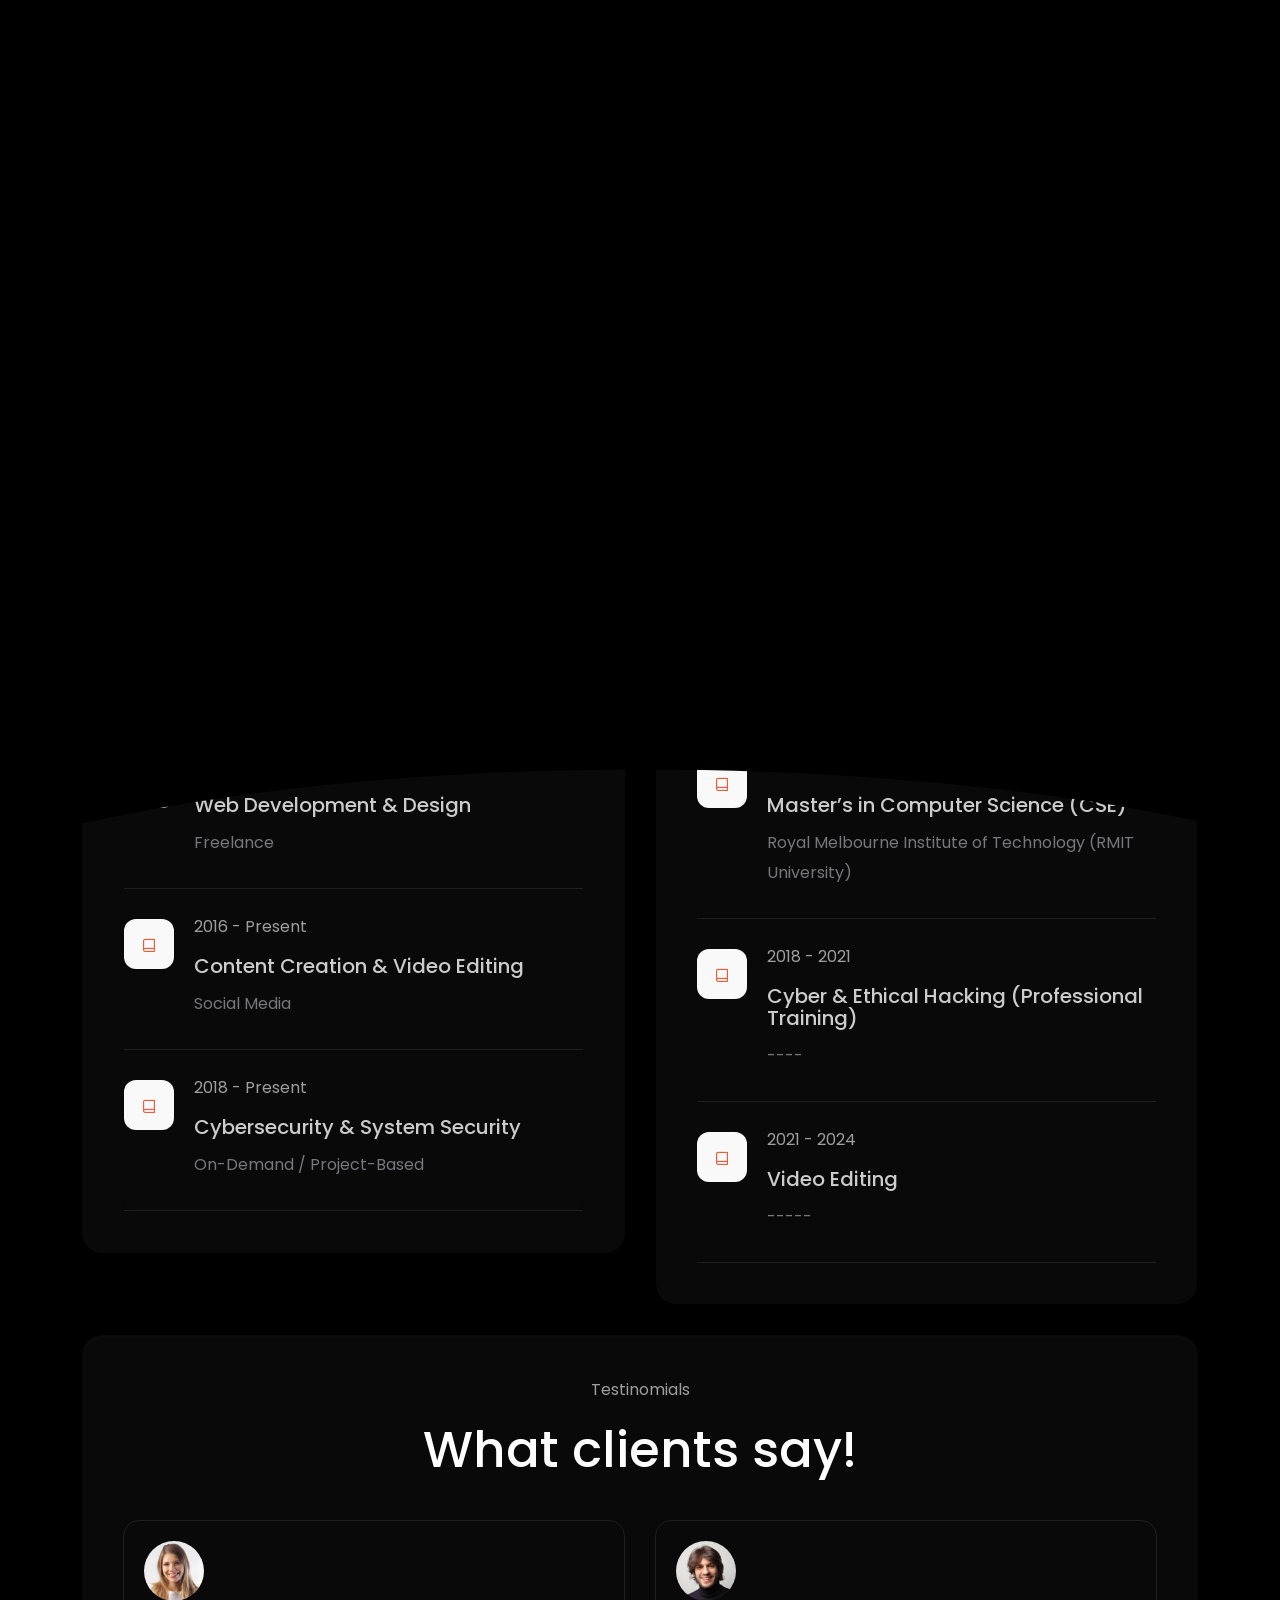
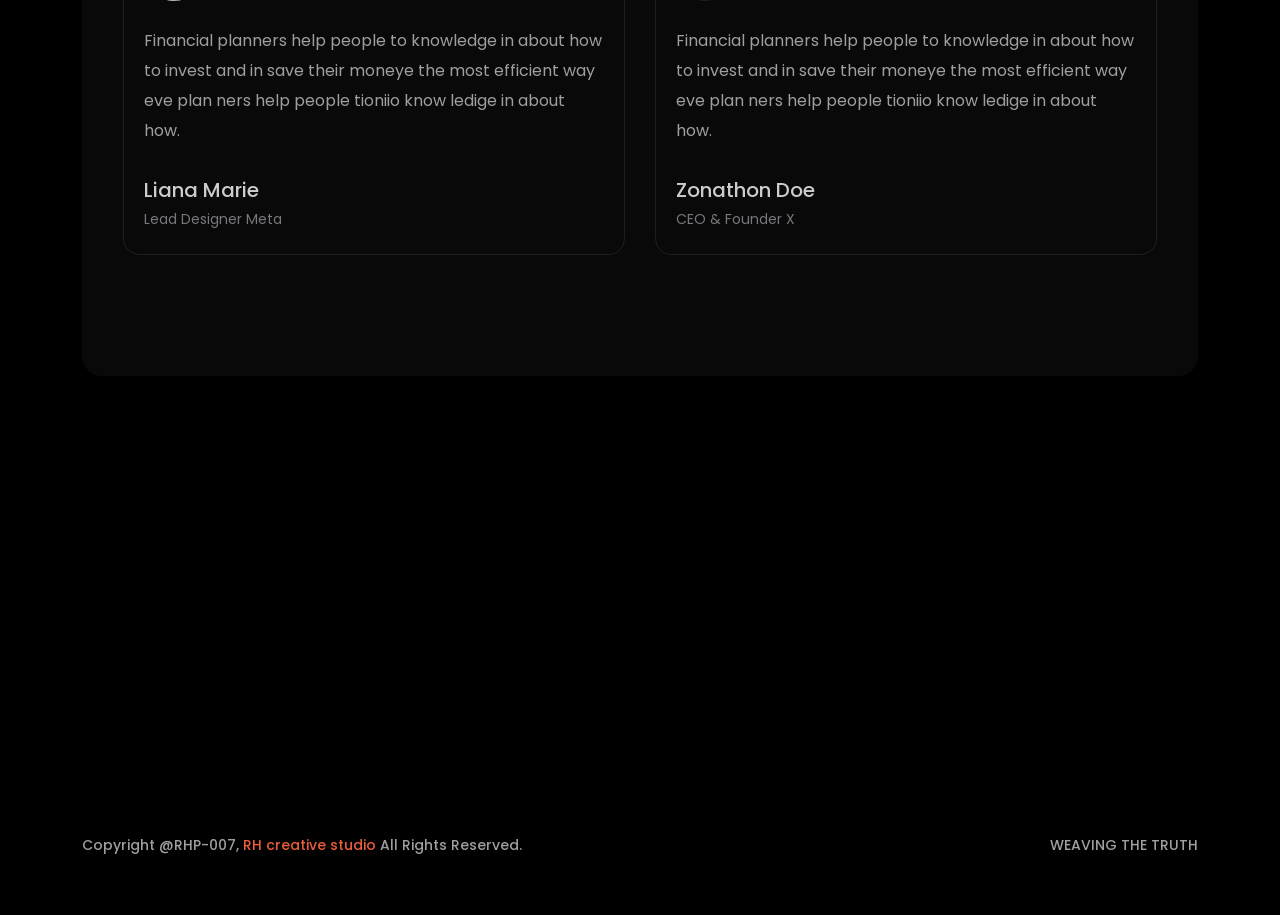
==== commit b2d41309: "Initial portfolio update" ====
--- a/about.html
+++ b/about.html
@@ -96,9 +96,9 @@
                             <div class="navbar-collapse collapse">
                                 <ul class="navigation onepage clearfix">
                                     <li><a class="nav-link-click" href="index.html">Home</a></li>
+                                    <li><a class="nav-link-click" href="works.html">works</a></li>
+                                    <li><a class="nav-link-click" href="service.html">services</a></li>
                                     <li><a class="nav-link-click" href="about.html">about</a></li>
-                                    <li><a class="nav-link-click" href="service.html">services</a></li>
-                                    <li><a class="nav-link-click" href="works.html">works</a></li>
                                     <li><a class="nav-link-click" href="contact.html">Contact</a></li>
                                 </ul>
                             </div>
--- a/assets/css/style.css
+++ b/assets/css/style.css
@@ -1,4159 +1,4203 @@
-/*
-* ----------------------------------------------------------------------------------------
-Author       : RHP
-Template Name: RH Creative Studio
-Version      : 1.0                                          
-* ----------------------------------------------------------------------------------------
-*/
-
-/*
-* ----------------------------------------------------------------------------------------
-* 01.GLOBAL CSS STYLE
-* 02.COMMON CSS STYLE
-* 03.MENU CSS STYLE
-* 04.HEADER CSS STYLE
-* 05.ABOUT CSS STYLE
-* 06.SERVICE CSS STYLE
-* 07.SKILL CSS STYLE
-* 08.RESUME CSS STYLE
-* 09.PORTFOLIO CSS STYLE
-* 10.TESTIMONIALS CSS STYLE
-* 11.PRICING CSS STYLE
-* 12.CLIENTS CSS STYLE
-* 13.CONTACT CSS STYLE
-* 14.FOOTER CSS STYLE
-* 15.PRELOADER & BOUNCE CCS STYLE
-* 16.BLOG CSS STYLE
-* ----------------------------------------------------------------------------------------
-*/
-
-
-/*
-* ----------------------------------------------------------------------------------------
-* 01.GLOBAL STYLE
-* ----------------------------------------------------------------------------------------
-*/
-:root {
-    --main-color: #9f9f9f;
-    --heading-color: #fff;
-    --primary-color: #eb5d3a;
-    --lighter-color: #ccc;
-    --subtitle-color: #ccc;
-    --black-color: #000;
-    --border-color: rgba(119, 119, 125, .2);
-    --button-border: rgba(119, 119, 125, .2);
-    --body-background: #000;
-    --grey-bg: #E6EAEE;
-}
-
-* {
-    margin: 0;
-    padding: 0;
-    border: none;
-    outline: none;
-    box-shadow: none;
-}
-
-body {
-    color: var(--main-color);
-    background: var(--body-background);
-    font-weight: 400;
-    line-height: 30px;
-    font-size: 16px;
-    font-family: "Poppins", sans-serif;
-    overflow-x: hidden;
-    position: relative;
-
-}
-
-body::before,
-body::after{
-    content: "";
-    position: fixed;
-    width: 45vw;
-    height: 45vw;
-    max-width: 600px;
-    max-height: 600px;
-    border-radius: 50%;
-    background: var(--primary-color);
-    opacity: 0.06;
-    filter: blur(140px);
-    pointer-events: none;
-    z-index: -1;
-}
-
-body::before{
-    top: -10%;
-    left: -10%;
-}
-
-body::after{
-    bottom: -10%;
-    right: -10%;
-}
-
-
-
-
-.heading,
-input,
-select,
-textarea,
-.nice-select,
-.form-control,
-h1,
-.h1,
-h2,
-.h2,
-h3,
-.h3,
-h4,
-.h4,
-h5,
-.h5,
-h6,
-.h6,
-.accordion-item .accordion-button {
-    color: var(--heading-color);
-    font-family: "Poppins", sans-serif;
-}
-
-h1,
-.h1 {
-    font-size: 58px;
-}
-
-h2,
-.h2 {
-    font-size: 22px;
-}
-
-h3,
-.h3 {
-    line-height: 1.3;
-    font-size: 30px;
-}
-
-h4,
-.h4 {
-    line-height: 1.1;
-    font-size: 24px;
-}
-
-h5,
-.h5 {
-    line-height: 1.4;
-    font-size: 20px;
-}
-
-h6,
-.h6 {
-    font-size: 16px;
-}
-
-
-p {
-    line-height: 28px;
-}
-
-ul,
-li {
-    margin: 0;
-    padding: 0;
-}
-
-fieldset {
-    border: 0 none;
-    margin: 0 auto;
-    padding: 0;
-}
-
-.no-padding {
-    padding: 0
-}
-
-a {
-    color: var(--main-color);
-    cursor: pointer;
-    outline: none;
-    -webkit-transition: 0.5s;
-    transition: 0.5s;
-    text-decoration: none;
-    font-family: "Poppins", sans-serif;
-}
-
-a:hover,
-a:focus,
-a:visited {
-    text-decoration: none;
-    outline: none;
-}
-
-a:hover {
-    color: var(--primary-color);
-}
-
-
-
-ul,
-li {
-    list-style: none;
-    padding: 0;
-    margin: 0;
-}
-
-img {
-    max-width: 100%;
-    display: inline-block;
-}
-
-mark {
-    color: var(--primary-color);
-    background: transparent;
-    text-decoration: underline;
-}
-
-header:after,
-section:after,
-footer:after {
-    display: block;
-    clear: both;
-    content: "";
-}
-
-input,
-select,
-textarea,
-.nice-select,
-.form-control {
-    width: 100%;
-    height: auto;
-    border: none;
-    font-size: 20px;
-    border-radius: 0;
-    padding: 20px 0;
-    background-color: #fff;
-    border-bottom: 2px solid rgba(41, 41, 41, 0.1);
-}
-
-input::-webkit-input-placeholder,
-select::-webkit-input-placeholder,
-textarea::-webkit-input-placeholder,
-.nice-select::-webkit-input-placeholder,
-.form-control::-webkit-input-placeholder {
-    color: var(--heading-color);
-    opacity: .4;
-    -ms-filter: "progid:DXImageTransform.Microsoft.Alpha(Opacity=40)";
-}
-
-input:-ms-input-placeholder,
-select:-ms-input-placeholder,
-textarea:-ms-input-placeholder,
-.nice-select:-ms-input-placeholder,
-.form-control:-ms-input-placeholder {
-    color: var(--heading-color);
-    opacity: .4;
-    -ms-filter: "progid:DXImageTransform.Microsoft.Alpha(Opacity=40)";
-}
-
-input::-ms-input-placeholder,
-select::-ms-input-placeholder,
-textarea::-ms-input-placeholder,
-.nice-select::-ms-input-placeholder,
-.form-control::-ms-input-placeholder {
-    color: var(--heading-color);
-    opacity: .4;
-    -ms-filter: "progid:DXImageTransform.Microsoft.Alpha(Opacity=40)";
-}
-
-input::-webkit-input-placeholder,
-select::-webkit-input-placeholder,
-textarea::-webkit-input-placeholder,
-.nice-select::-webkit-input-placeholder,
-.form-control::-webkit-input-placeholder {
-    color: var(--heading-color);
-    opacity: .4;
-    -ms-filter: "progid:DXImageTransform.Microsoft.Alpha(Opacity=40)";
-}
-
-input::-moz-placeholder,
-select::-moz-placeholder,
-textarea::-moz-placeholder,
-.nice-select::-moz-placeholder,
-.form-control::-moz-placeholder {
-    color: var(--heading-color);
-    opacity: .4;
-    -ms-filter: "progid:DXImageTransform.Microsoft.Alpha(Opacity=40)";
-}
-
-input:-ms-input-placeholder,
-select:-ms-input-placeholder,
-textarea:-ms-input-placeholder,
-.nice-select:-ms-input-placeholder,
-.form-control:-ms-input-placeholder {
-    color: var(--heading-color);
-    opacity: .4;
-    -ms-filter: "progid:DXImageTransform.Microsoft.Alpha(Opacity=40)";
-}
-
-input::placeholder,
-select::placeholder,
-textarea::placeholder,
-.nice-select::placeholder,
-.form-control::placeholder {
-    color: var(--heading-color);
-    opacity: .4;
-    -ms-filter: "progid:DXImageTransform.Microsoft.Alpha(Opacity=40)";
-}
-
-input:focus,
-select:focus,
-textarea:focus,
-.nice-select:focus,
-.form-control:focus {
-    border-bottom: 2px solid rgba(41, 41, 41, 0.1);
-}
-
-.nice-select {
-    font-size: 20px;
-    line-height: 1.3;
-}
-
-.nice-select:after {
-    width: 8px;
-    height: 8px;
-    right: 8px;
-    border-color: var(--heading-color);
-}
-
-.nice-select .current {
-    font-weight: 500;
-    color: var(--heading-color);
-}
-
-.nice-select .list {
-    min-width: 100%;
-    border-radius: 0;
-}
-
-textarea {
-    display: inherit;
-    padding-top: 20px;
-}
-
-label {
-    cursor: pointer;
-    font-weight: 500;
-    margin-bottom: 5px;
-    color: var(--main-color);
-}
-
-.form-group {
-    position: relative;
-    margin-bottom: 15px;
-}
-
-input:focus,
-button:focus,
-.form-control:focus {
-    outline: none;
-    box-shadow: none;
-    border-color: #cfdbf1;
-}
-
-input[type=search]::-ms-clear {
-    display: none;
-    width: 0;
-    height: 0;
-}
-
-input[type=search]::-ms-reveal {
-    display: none;
-    width: 0;
-    height: 0;
-}
-
-input[type=search]::-webkit-search-decoration,
-input[type=search]::-webkit-search-cancel-button,
-input[type=search]::-webkit-search-results-button,
-input[type=search]::-webkit-search-results-decoration {
-    display: none;
-}
-
-input[type=checkbox],
-input[type=radio] {
-    height: auto;
-    width: auto;
-}
-
-html {
-    scroll-behavior: unset !important;
-}
-
-
-/*
-* ----------------------------------------------------------------------------------------
-* 02.COMMON CSS STYLE
-* ----------------------------------------------------------------------------------------
-*/
-
-.no-gap {
-    margin-left: 0;
-    margin-right: 0;
-}
-
-.no-gap>div {
-    padding-left: 0;
-    padding-right: 0;
-}
-
-.section-title {
-    margin-bottom: 40px;
-}
-
-.section-title .sub-title {
-    font-weight: 500;
-    display: block;
-    color: rgba(255, 255, 255, 0.65);
-}
-
-.section-title h2 {
-    margin-bottom: 15px;
-    font-size: 50px;
-}
-
-.section-title p {
-    font-size: 16px;
-    padding: 0px 300px;
-}
-
-.section-title h2 span {
-    color: var(--primary-color);
-}
-
-
-.section-title h6 {
-    font-size: 18px;
-}
-
-.section-title h6 span {
-    color: var(--primary-color);
-}
-
-.theme-rhp-007 {
-    background: var(--primary-color);
-    color: #fff;
-    cursor: pointer;
-    display: inline-block;
-    border: 1px solid var(--button-border);
-    font-size: 14px;
-    font-weight: 500;
-    line-height: 20px;
-    overflow: visible;
-    border-radius: 15px;
-    padding: 12px 24px;
-    text-align: center;
-    text-transform: none;
-    -webkit-transition: .3s;
-    transition: .3s
-}
-
-.menu-rhp a.theme-rhp-007 {
-    background: transparent;
-}
-
-.menu-rhp a.theme-rhp-007:hover {
-    background: var(--primary-color);
-}
-
-.theme-rhp-007:focus {
-    text-decoration: none;
-    -webkit-transition: .3s;
-    transition: .3s
-}
-
-.theme-rhp-007 i {
-    margin-left: 4px;
-}
-
-.theme-rhp-007:hover {
-    border: 1px solid var(--button-border);
-    text-decoration: none;
-    color: #fff;
-    -webkit-transition: .3s;
-    transition: .3s;
-    background: transparent;
-}
-
-.theme-rhp-007:active {
-    box-shadow: rgba(0, 0, 0, .125) 0 3px 5px inset;
-    outline: 0;
-}
-
-
-.details-rh {
-    width: 50px;
-    height: 50px;
-    background: #131313;
-    line-height: 50px;
-    border-radius: 50%;
-    text-align: center;
-    display: inline-block;
-    -webkit-transform: rotate(-45deg);
-    transform: rotate(-45deg);
-    border: 1px solid var(--border-color);
-}
-
-.details-rh:hover {
-    color: var(--black-color);
-    background: var(--primary-color);
-}
-
-.read-more {
-    color: white;
-    font-size: 14px;
-    -webkit-box-align: center;
-    -ms-flex-align: center;
-    align-items: center;
-    display: -webkit-inline-box;
-    display: -ms-inline-flexbox;
-    display: inline-flex;
-    text-transform: capitalize;
-}
-
-.read-more i {
-    float: right;
-    margin-top: 2px;
-    margin-left: 7px;
-    -webkit-transition: 0.5s;
-    transition: 0.5s;
-}
-
-.read-more:hover {
-    color: var(--primary-color);
-}
-
-.read-more:hover i {
-    margin-left: 10px;
-}
-
-.list-style-one li {
-    color: white;
-    display: -webkit-box;
-    display: -ms-flexbox;
-    display: flex;
-    font-weight: 500;
-    -webkit-box-align: center;
-    -ms-flex-align: center;
-    align-items: center;
-}
-
-
-.list-style-one li:not(:last-child) {
-    margin-bottom: 10px;
-}
-
-.list-style-one.two-column {
-    display: -webkit-box;
-    display: -ms-flexbox;
-    display: flex;
-    -ms-flex-wrap: wrap;
-    flex-wrap: wrap;
-    margin-top: 30px;
-}
-
-.list-style-one.two-column li {
-    width: 48%;
-    color: rgb(119, 119, 125);
-    font-size: 16px;
-}
-
-
-.list-style-one.two-column li i {
-    padding-right: 10px;
-}
-
-.list-style-two li {
-    display: -webkit-box;
-    display: -ms-flexbox;
-    display: flex;
-    -webkit-box-align: center;
-    -ms-flex-align: center;
-    align-items: center;
-}
-
-
-
-.list-style-two li:before {
-    content: "\f00c";
-    line-height: 1;
-    font-size: 16px;
-    margin-right: 20px;
-    color: var(--lighter-color);
-    width: 30px;
-    height: 30px;
-    background: var(--primary-color);
-    line-height: 30px;
-    border-radius: 50%;
-    text-align: center;
-    font-family: "Font Awesome 5 Pro";
-}
-
-.list-style-two li:not(:last-child) {
-    margin-bottom: 25px;
-}
-
-.social-style-one {
-    -ms-flex-wrap: wrap;
-    flex-wrap: wrap;
-    display: -webkit-inline-box;
-    display: -ms-inline-flexbox;
-    display: inline-flex;
-    margin-left: -5px;
-    margin-right: -5px;
-}
-
-.social-style-one a {
-    color: #B0AFAF;
-    font-size: 14px;
-    margin-left: 5px;
-    margin-right: 5px;
-    width: 35px;
-    height: 35px;
-    background: #0C0B0B;
-    line-height: 35px;
-    border-radius: 50%;
-    text-align: center;
-}
-
-.social-style-one a:hover {
-    color: var(--black-color);
-    background: var(--primary-color);
-}
-
-.social-style-two {
-    -ms-flex-wrap: wrap;
-    flex-wrap: wrap;
-    display: -webkit-inline-box;
-    display: -ms-inline-flexbox;
-    display: inline-flex;
-    margin-left: -12px;
-    margin-right: -12px;
-}
-
-.social-style-two a {
-    color: rgba(255, 255, 255, 0.35);
-    margin-left: 12px;
-    margin-right: 12px;
-}
-
-.social-style-two a:hover {
-    color: var(--primary-color);
-}
-
-
-.pagination {
-    -webkit-box-align: center;
-    -ms-flex-align: center;
-    -ms-grid-row-align: center;
-    align-items: center;
-    margin-left: -15px;
-    margin-right: -15px;
-}
-
-.pagination li {
-    margin: 10px 15px 0;
-}
-
-.pagination li a,
-.pagination li .page-link {
-    padding: 0;
-    border: none;
-    font-size: 24px;
-    box-shadow: none;
-    font-weight: 600;
-    color: var(--main-color);
-    background: transparent;
-}
-
-.pagination li.active .page-link,
-.pagination li:hover:not(.disabled) .page-link {
-    background: transparent;
-    color: var(--primary-color);
-}
-
-.ratting {
-    line-height: 1;
-    -webkit-box-align: center;
-    -ms-flex-align: center;
-    align-items: center;
-    display: -webkit-inline-box;
-    display: -ms-inline-flexbox;
-    display: inline-flex;
-    margin-left: -5px;
-    margin-right: -5px;
-}
-
-.ratting i {
-    margin: 5px;
-    color: #AB6034;
-}
-
-.slick-arrow {
-    width: 40px;
-    height: 40px;
-    color: #fff;
-    -webkit-transition: 0.5s;
-    transition: 0.5s;
-    line-height: 40px;
-    border-radius: 50%;
-    background: var(--primary-color);
-    border: 1px solid var(--button-border);
-}
-
-.slick-arrow:focus,
-.slick-arrow:hover {
-    color: #fff;
-    background: transparent;
-    border-color: var(--primary-color);
-}
-
-.slider-arrows button:first-child {
-    margin-right: 5px;
-}
-
-.slider-arrows button:last-child {}
-
-/*** Slick Dots ***/
-.slick-dots {
-    display: -webkit-box;
-    display: -ms-flexbox;
-    display: flex;
-    -webkit-box-align: center;
-    -ms-flex-align: center;
-    align-items: center;
-    -webkit-box-pack: center;
-    -ms-flex-pack: center;
-    justify-content: center;
-}
-
-.slick-dots li {
-    position: relative;
-    cursor: pointer;
-    margin: 8px;
-    width: 6px;
-    height: 6px;
-    opacity: 0.3;
-    -ms-filter: "progid:DXImageTransform.Microsoft.Alpha(Opacity=30)";
-    -webkit-transition: 0.5s;
-    transition: 0.5s;
-    border-radius: 50%;
-    background: #1D1B1A;
-}
-
-.slick-dots li button {
-    opacity: 0;
-    -ms-filter: "progid:DXImageTransform.Microsoft.Alpha(Opacity=0)";
-    height: 0;
-}
-
-.slick-dots li:before {
-    content: '';
-    width: 0;
-    height: 0;
-    left: 50%;
-    top: 50%;
-    -webkit-transition: 0.5s;
-    transition: 0.5s;
-    border-radius: 50%;
-    position: absolute;
-    border: 1px solid var(--primary-color);
-    -webkit-transform: translate(-50%, -50%);
-    transform: translate(-50%, -50%);
-}
-
-.slick-dots li.slick-active {
-    background: var(--primary-color);
-    opacity: 1;
-    -ms-filter: "progid:DXImageTransform.Microsoft.Alpha(Opacity=100)";
-}
-
-.slick-dots li.slick-active:before {
-    width: 21px;
-    height: 21px;
-}
-
-.before-after-none:after,
-.before-after-none:before {
-    display: none;
-}
-
-.text-white *,
-.text-white a,
-.text-white .count-text,
-.text-white .footer-newsletter-content .sub-title {
-    color: white;
-}
-
-.text-white li li .dropdown-rh span {
-    color: var(--heading-color);
-}
-
-.text-white .copyright-area p {
-    opacity: 0.5;
-    -ms-filter: "progid:DXImageTransform.Microsoft.Alpha(Opacity=50)";
-}
-
-.text-white .copyright-area a {
-    opacity: 0.5;
-    -ms-filter: "progid:DXImageTransform.Microsoft.Alpha(Opacity=50)";
-}
-
-.text-white .copyright-area a:hover {
-    opacity: 1;
-    -ms-filter: "progid:DXImageTransform.Microsoft.Alpha(Opacity=100)";
-}
-
-.banner-inner h1 {
-    font-size: 75px;
-    font-weight: 500;
-    margin-bottom: 16px;
-    text-transform: capitalize;
-}
-
-.banner-inner h3 {
-    margin-bottom: 20px;
-}
-
-
-
-.breadcrumb {
-    padding: 0;
-    margin: 0;
-    font-size: 18px;
-    background: transparent;
-    text-transform: capitalize;
-}
-
-
-
-.breadcrumb .breadcrumb-item {
-    padding: 0;
-    display: -webkit-box;
-    display: -ms-flexbox;
-    display: flex;
-    -webkit-box-align: center;
-    -ms-flex-align: center;
-    align-items: center;
-    -webkit-box-pack: center;
-    -ms-flex-pack: center;
-    justify-content: center;
-}
-
-.breadcrumb .breadcrumb-item a {
-    color: white;
-}
-
-.breadcrumb .breadcrumb-item.active {
-    color: var(--primary-color);
-    text-decoration: underline;
-}
-
-.breadcrumb .breadcrumb-item+.breadcrumb-item:before {
-    margin-left: 20px;
-    margin-right: 20px;
-    -webkit-box-flex: 0;
-    -ms-flex: none;
-    flex: none;
-    content: "";
-    width: 5px;
-    height: 5px;
-    padding-right: 0;
-    border-radius: 50%;
-    background: white;
-}
-
-
-.innerpage-area {
-    padding-top: 150px;
-    padding-bottom: 30px;
-}
-
-
-.innerpage-area h2 {
-    font-size: 50px;
-    text-align: center;
-    text-transform: uppercase;
-}
-
-.innerpage-single-area {
-    padding-top: 115px !important;
-}
-
-/*
-* ----------------------------------------------------------------------------------------
-* 03.MENU CSS STYLE
-* ----------------------------------------------------------------------------------------
-*/
-#lightonoff {
-    width: 30px;
-    cursor: pointer;
-}
-
-.main-header {
-    position: relative;
-    left: 0px;
-    top: 0px;
-    z-index: 999;
-    width: 100%;
-    -webkit-transition: all 500ms ease;
-    transition: all 500ms ease;
-}
-
-.main-header .container-fluid {
-    padding-left: 25px;
-    padding-right: 25px;
-}
-
-.fixed-header .header-inner {
-    padding: 10px 0px;
-    -webkit-transition: all 500ms ease;
-    transition: all 500ms ease;
-    border-bottom: 1px solid rgba(119, 119, 125, .2);
-}
-
-.header-inner {
-    padding: 10px 0px;
-    -webkit-transition: all 500ms ease;
-    transition: all 500ms ease;
-}
-
-.main-header .header-upper {
-    z-index: 5;
-    width: 100%;
-    position: fixed;
-    -webkit-transition: all 500ms ease;
-    transition: all 500ms ease;
-    background: var(--body-background);
-}
-
-.main-header .logo-outer {
-    -webkit-box-flex: 0;
-    -ms-flex: none;
-    flex: none;
-}
-
-
-.main-header .logo {
-    z-index: 9;
-    padding: 2px 0;
-    position: relative;
-}
-
-.main-header .logo img {
-    width: 120px;
-}
-
-.main-header .nice-select .current {
-    color: white;
-}
-
-.main-header.menu-absolute .header-upper {
-    position: absolute;
-}
-
-.main-header.fixed-header .header-upper {
-    top: 0;
-    left: 0;
-    position: fixed;
-    -webkit-animation: easeIn 1s;
-    animation: easeIn 1s;
-}
-
-
-.fixed-header .main-menu .navbar-collapse li a:hover {
-    color: var(--primary-color);
-}
-
-
-.menu-social a {
-    margin-left: 18px;
-    margin-right: 18px;
-}
-
-
-
-
-.nav-outer {
-    margin-left: auto;
-}
-
-.main-menu .mobile-logo {
-    margin-right: auto;
-}
-
-.main-menu .mobile-logo img {
-    width: 75px;
-}
-
-
-
-.main-menu .navbar-collapse {
-    padding: 0px;
-}
-
-.main-menu .navbar-collapse>ul {
-    display: -webkit-box;
-    display: -ms-flexbox;
-    display: flex;
-}
-
-
-
-.main-menu .navbar-collapse li {
-    padding: 12px 5px 12px 20px;
-    display: -webkit-box;
-    display: -ms-flexbox;
-    display: flex;
-    -webkit-box-align: center;
-    -ms-flex-align: center;
-    align-items: center;
-    -webkit-box-pack: justify;
-    -ms-flex-pack: justify;
-    justify-content: space-between;
-}
-
-
-
-.main-menu .navbar-collapse li.dropdown .dropdown-rh {
-    cursor: pointer;
-    font-size: 12px;
-    margin-left: 5px;
-    color: var(--heading-color);
-}
-
-
-.main-menu .navbar-collapse li a {
-    opacity: 1;
-    -ms-filter: "progid:DXImageTransform.Microsoft.Alpha(Opacity=100)";
-    display: block;
-    font-size: 16px;
-    font-weight: 500;
-    position: relative;
-    text-transform: capitalize;
-    color: rgb(206 206 206);
-    -webkit-transition: all 500ms ease;
-    transition: all 500ms ease;
-}
-
-
-
-.main-menu .navbar-collapse li a:hover {
-    color: var(--primary-color);
-    text-decoration: none;
-}
-
-
-
-
-.main-menu .navbar-collapse li ul li {
-    width: 100%;
-    padding: 7px 20px;
-}
-
-
-
-.main-menu .navbar-collapse li ul li ul {
-    left: 100%;
-    top: 0%;
-}
-
-
-.main-menu .navbar-header {
-    display: none;
-}
-
-
-
-.main-menu .navbar-header .navbar-toggle {
-    float: right;
-    padding: 4px 0;
-    cursor: pointer;
-    background: transparent;
-}
-
-.main-menu .navbar-header .navbar-toggle .icon-bar {
-    background: var(--main-color);
-    height: 3px;
-    width: 26px;
-    display: block;
-    margin: 5px 0;
-}
-
-
-/*
-* ----------------------------------------------------------------------------------------
-* 04.HEADER CSS STYLE
-* ----------------------------------------------------------------------------------------
-*/
-.main-hero-area {
-    padding-top: 115px;
-}
-
-.hero-content {
-    padding: 100px 50px;
-    position: relative;
-}
-
-
-.hero-content h2 {
-    display: block;
-    font-weight: 500;
-    margin-bottom: 5px;
-    color: rgb(142, 142, 146);
-    font-size: 20px;
-}
-
-.hero-content h1 {
-    font-weight: 500;
-    line-height: 68px;
-    margin: 10px 0px;
-    font-size: 80px;
-    text-transform: uppercase;
-}
-
-.hero-content h1 span {
-    color: transparent;
-    -webkit-text-stroke: 1px #000;
-}
-
-.hero-rhp {
-    margin-top: 30px;
-}
-
-.hero-content .hero-rhp .read-more {
-    margin-top: 15px;
-    text-decoration: underline;
-}
-
-.author-image-part {
-    z-index: 1;
-    overflow: hidden;
-    max-width: 575px;
-    margin-left: auto;
-    margin-right: auto;
-    position: relative;
-    text-align: center;
-    border-radius: 0 0 580px 565px;
-}
-
-.author-image-part .bg-circle {
-    z-index: -2;
-    width: 425px;
-    height: 425px;
-    position: absolute;
-    left: 5%;
-    top: 4%;
-    border-radius: 50%;
-    background: var(--black-color);
-}
-
-
-.author-image-part .progress-shape {
-    position: absolute;
-    right: 0;
-    bottom: 0;
-    z-index: -1;
-    width: 100%;
-    text-align: center;
-}
-
-.hero-counter-area {
-    margin-top: 60px;
-    padding: 35px 40px;
-    border-radius: 100px;
-    background: var(--primary-color);
-    width: 80%;
-    margin: 0 auto;
-}
-
-
-.counter-item {
-    text-align: center;
-}
-
-.counter-title {
-    color: var(--black-color);
-}
-
-.hero-counter-area .count-text {
-    line-height: 1;
-    font-weight: 700;
-    color: var(--black-color);
-    text-align: center;
-    font-size: 50px;
-
-}
-
-.hero-counter-area .count-text.plus:after {
-    content: '+';
-}
-
-.hero-counter-area .count-text.k-plus:after {
-    content: 'k+';
-}
-
-.hero-counter-area .count-text.percent:after {
-    content: '%+';
-}
-
-.hero-counter-area .counter-title {
-    display: block;
-}
-
-
-
-/*
-* ----------------------------------------------------------------------------------------
-* 05.ABOUT CSS STYLE
-* ----------------------------------------------------------------------------------------
-*/
-.about-area {
-    padding-top: 115px;
-    padding-bottom: 15px;
-}
-
-.about-single-area {
-    padding-bottom: 15px;
-}
-
-.hero-content .job {
-    display: inline-block;
-    background-color: #f5f5f5;
-    padding: 15px 40px;
-    margin-top: 10px;
-}
-
-.hero-content .job span {
-    position: relative;
-    display: inline-block;
-    padding-right: 15px;
-    margin-right: 10px;
-}
-
-.hero-content .job span:last-child {
-    margin: 0px;
-    padding: 0px;
-}
-
-.hero-content .job span:last-child:after {
-    display: none;
-}
-
-.hero-content .job span::after {
-    position: absolute;
-    content: "";
-    width: 6px;
-    height: 6px;
-    background-color: rgba(0, 0, 0, .15);
-    right: 0px;
-    top: 50%;
-    transform: translateY(-50%);
-    border-radius: 100%;
-}
-
-.container-inner {
-    padding: 40px;
-    border: 1px solid rgba(0, 0, 0, 0.05);
-    border-radius: 20px;
-    box-shadow: rgba(255, 255, 255, 0.025) 0px 0.362176px 0.651917px -1px inset, rgba(255, 255, 255, 0.036) 0px 3px 5.4px -2px inset;
-    background-color: rgba(255, 255, 255, 0.035);
-    backdrop-filter: blur(16px);
-    -webkit-backdrop-filter: blur(16px);
-}
-
-
-/* EXPERIENCE BADGE */
-
-.experience-line{
-    margin-top:8px;
-    font-size:15px;
-    color:#aaa;
-    font-weight:400;
-}
-
-.exp-number{
-    font-weight:600;
-    color:#ff6a00;
-    text-shadow:0 0 8px rgba(255,106,0,0.4);
-}
-
-/* SHOWREEL MAIN CONTAINER */
-.hero-showreel{
-    width:100%;
-    border-radius:20px;
-    overflow:hidden;
-    margin-top: 0px;
-}
-.about-content-part-bottom{
-    margin-top: 15px !important;
-}
-
-/* THUMBNAIL */
-.showreel-thumb{
-    position:relative;
-    width:100%;
-    aspect-ratio:16/9;
-    cursor:pointer;
-    overflow:hidden;
-}
-
-.showreel-thumb img{
-    width:100%;
-    height:100%;
-    object-fit:cover;
-    display:block;
-    border-radius:20px;
-}
-
-
-/* PLAY BUTTON */
-
-.showreel-play-btn{
-    position:absolute;
-    top:50%;
-    left:50%;
-    transform:translate(-50%,-50%);
-    width:90px;
-    height:90px;
-    border-radius:50%;
-    border:none;
-    background:rgba(0,0,0,0.5);
-    color:#fff;
-    display:flex;
-    align-items:center;
-    justify-content:center;
-}
-
-.showreel-play-btn i{
-    font-size:55px;   /* triangle size */
-    line-height:1;
-}
-
-/* VIDEO WRAPPER */
-
-/* SHOWREEL VIDEO */
-.showreel-video-wrapper{
-    width:100%;
-    aspect-ratio:16/9;
-    border-radius:20px;
-    overflow:hidden;
-    position:relative;
-    background:#000;
-    display:none;
-}
-
-.showreel-video-wrapper iframe{
-    position:absolute;
-    top:0;
-    left:0;
-    width:100%;
-    height:100%;
-    border:none;
-}
-
-
-/*============================*/
-
-.showreel-video-wrapper{
-    display:none;
-    width:100%;
-}
-
-
-.about-content-part {}
-
-.about-image-part {
-    text-align: center;
-    padding: 16px 32px 24px;
-    border: 1px solid rgba(0, 0, 0, 0.05);
-    border-radius: 20px;
-    box-shadow: rgba(255, 255, 255, 0.025) 0px 0.362176px 0.651917px -1px inset, rgba(255, 255, 255, 0.036) 0px 3px 5.4px -2px inset;
-    background-color: rgba(255, 255, 255, 0.035);
-    backdrop-filter: blur(16px);
-    -webkit-backdrop-filter: blur(16px);
-    height: 100%;
-    display: flex;
-    flex-direction: column;
-    justify-content: center;
-    box-sizing: border-box;
-}
-
-.about-content-part,
-.about-content-part-bottom {
-    padding: 40px;
-    border: 1px solid rgba(0, 0, 0, 0.05);
-    border-radius: 20px;
-    box-shadow: rgba(255, 255, 255, 0.025) 0px 0.362176px 0.651917px -1px inset, rgba(255, 255, 255, 0.036) 0px 3px 5.4px -2px inset;
-    background-color: rgba(255, 255, 255, 0.035);
-    backdrop-filter: blur(16px);
-    -webkit-backdrop-filter: blur(16px);
-}
-
-.about-content-part-bottom {
-    margin-top: 35px;
-}
-
-.about-content-part-bottom h2 {
-    margin-bottom: 35px;
-}
-
-.about-image-part img {
-    width: 100%;
-    max-width: 280px;
-    height: auto;
-    margin: 0 auto;
-    display: block;
-}
-
-.about-image-part h2 {
-    font-size: 35px;
-    margin-top: 14px;
-}
-
-.about-content-part h2 {
-    font-size: 35px;
-    line-height: 50px;
-    margin-bottom: 20px;
-    font-weight: 400;
-}
-
-
-.about-content-part h2 span {
-    padding: 0 20px;
-    border: 1px solid rgba(0, 0, 0, 0.1);
-}
-
-.adress-field ul li {}
-
-.adress-field ul li i {
-    color: #00FF00;
-    margin-right: 10px;
-    font-size: 13px;
-}
-
-
-.about-social {
-    margin-top: 30px;
-}
-
-.about-social ul {
-    list-style: none;
-}
-
-.about-social ul li {
-    display: inline-block;
-    margin: 0px 15px;
-}
-
-.about-social ul li a {
-    font-size: 20px;
-    border: 1px solid rgb(255 255 255 / 5%);
-    padding: 10px 12px;
-    border-radius: 10px;
-}
-
-.about-image-part .dot-shape {
-    position: absolute;
-    left: -10%;
-    top: 25%;
-    -webkit-animation: rotated_circle linear 10s infinite;
-    animation: rotated_circle linear 10s infinite;
-}
-
-.about-rh {
-    display: inline-flex;
-    color: #fff;
-    border: 1px solid rgb(237, 237, 238);
-    padding: 15px 20px 10px 20px;
-    border-radius: 30px;
-}
-
-.about-rh img {
-    border-radius: 50%;
-    margin-right: 15px;
-}
-
-.about-rh h6 {
-    font-weight: 400;
-    color: rgb(119, 119, 125);
-    margin-bottom: 0;
-    margin-right: 15px;
-    margin-top: -5px;
-
-}
-
-
-.about-rh i {
-    -webkit-transform: rotate(-45deg);
-    transform: rotate(-45deg);
-}
-
-
-
-
-.scroller__inner {
-    padding-block: 1rem;
-    display: flex;
-    flex-wrap: wrap;
-    gap: 1rem;
-}
-
-.scroller__inner img {
-    margin-right: 30px;
-}
-
-.scroller[data-animated="true"] {
-    overflow: hidden;
-    -webkit-mask: linear-gradient(90deg,
-        transparent,
-        white 20%,
-        white 80%,
-        transparent);
-    mask: linear-gradient(90deg, transparent, white 20%, white 80%, transparent);
-}
-
-.scroller[data-animated="true"] .scroller__inner {
-    width: max-content;
-    flex-wrap: nowrap;
-    animation: scroll var(--_animation-duration, 40s) var(--_animation-direction, forwards) linear infinite;
-}
-
-.scroller[data-direction="right"] {
-    --_animation-direction: reverse;
-}
-
-.scroller[data-direction="left"] {
-    --_animation-direction: forwards;
-}
-
-.scroller[data-speed="fast"] {
-    --_animation-duration: 20s;
-}
-
-.scroller[data-speed="slow"] {
-    --_animation-duration: 60s;
-}
-
-@keyframes scroll {
-    to {
-        transform: translate(calc(-50% - 0.5rem));
-    }
-}
-
-
-
-.tag-list {
-    margin: 0;
-    padding-inline: 0;
-    list-style: none;
-}
-
-.tag-list li {
-    padding: 1rem;
-    background: var(--clr-primary-400);
-    border-radius: 0.5rem;
-    box-shadow: 0 0.5rem 1rem -0.25rem var(--clr-primary-900);
-}
-
-/* for testing purposed to ensure the animation lined up correctly */
-.test {
-    background: red !important;
-}
-
-
-/*
-* ----------------------------------------------------------------------------------------
-* 06.SERVICE CSS STYLE
-* ----------------------------------------------------------------------------------------
-*/
-.services-area {
-    padding-top: 15px;
-    padding-bottom: 15px;
-
-}
-
-.service-item {
-    -webkit-transition: 0.5s;
-    transition: 0.5s;
-    padding: 60px 40px;
-    border-radius: 10px;
-    border: 1px solid var(--border-color);
-}
-
-
-.service-item p {
-    margin-bottom: 0;
-    color: rgb(119, 119, 125);
-}
-
-.service-item h4 {
-    color: var(--subtitle-color);
-    font-size: 20px;
-    margin-top: 20px;
-    margin-bottom: 20px;
-}
-
-.service-item i {
-    font-size: 60px;
-    color: #999;
-    -webkit-transition: 0.5s;
-    transition: 0.5s;
-}
-
-.service-item:hover {
-    border-color: var(--primary-color);
-    -webkit-transition: 0.5s;
-    transition: 0.5s;
-}
-
-.service-item:hover.service-item i {
-    color: var(--primary-color);
-    -webkit-transition: 0.5s;
-    transition: 0.5s;
-}
-
-.service-item:hover .details-rh {
-    color: var(--black-color);
-    background: var(--primary-color);
-}
-
-.service-slider .service-item {
-    margin: 10px;
-}
-
-.slick-prev,
-.slick-next {
-    position: absolute;
-    top: -60px;
-    background: #ff6b35;
-    border: none;
-    color: #fff;
-    width: 40px;
-    height: 40px;
-    border-radius: 10px;
-    cursor: pointer;
-}
-
-.slick-prev {
-    right: 60px;
-}
-
-.slick-next {
-    right: 10px;
-}
-.services-area {
-    position: relative;
-}
-
-/* arrow base style */
-.slider-arrow {
-
-    position: absolute;
-    top: 50%;
-    transform: translateY(-50%);
-
-    width: 5px;
-    height: 50px;
-
-    border-radius: 12px;
-    border: none;
-
-    background: #ff6b2b;
-    color: #fff;
-
-    font-size: 40px;
-    font-weight: 300;
-
-    display: flex;
-    align-items: center;
-    justify-content: center;
-
-    cursor: pointer;
-    z-index: 10;
-
-    transition: all 0.25s ease;
-}
-
-/* LEFT arrow */
-.prev-arrow {
-    left: -23px;
-}
-
-/* RIGHT arrow */
-.next-arrow {
-    right: -23px;
-}
-
-/* hover */
-.slider-arrow:hover {
-    background: #ff7d44;
-}
-
-/* click effect */
-.slider-arrow:active {
-    transform: translateY(-50%) scale(0.9);
-}
-
-/* disabled state */
-.slider-arrow.slick-disabled {
-
-    background: #2a2a2a;
-    color: #666;
-    cursor: not-allowed;
-}
-
-
-/*
-* ----------------------------------------------------------------------------------------
-* 07.SKILL CSS STYLE
-* ----------------------------------------------------------------------------------------
-*/
-.skill-area {
-    padding-top: 20px;
-}
-
-.skill-item {
-    -webkit-transition: 0.5s;
-    transition: 0.5s;
-    text-align: center;
-    margin-bottom: 30px;
-    border-radius: 14px;
-    padding: 25px;
-    border: 1px solid var(--border-color);
-}
-
-.skill-item h5 {
-    margin-top: 20px;
-    color: var(--subtitle-color);
-    font-size: 16px;
-    line-height: 19px;
-}
-
-.skill-item .percent {
-    padding: 10px;
-    display: block;
-    font-size: 20px;
-    font-weight: 600;
-    font-family: "Poppins", sans-serif;
-    color: var(--black-color);
-}
-
-.skill-item:hover {
-    border-color: var(--primary-color);
-}
-
-.skill-item:hover .percent {
-    color: var(--heading-color);
-    background: var(--black-color);
-}
-
-.extra-skills {}
-
-.extra-skills ul {
-    margin-top: 30px;
-}
-
-ul.extra-skills li {
-    border: 1px solid var(--border-color);
-    display: inline-block;
-    border-radius: 12px;
-    padding: 3px 10px;
-    margin-bottom: 10px;
-    margin-right: 20px;
-}
-
-ul.extra-skills li i {
-    padding-right: 10px;
-}
-
-/*
-* ----------------------------------------------------------------------------------------
-* 08.RESUME CSS STYLE
-* ----------------------------------------------------------------------------------------
-*/
-.resume-area {
-    padding-top: 15px;
-    padding-bottom: 15px;
-}
-
-.single-resume {
-    padding: 40px;
-    border: 1px solid rgba(0, 0, 0, 0.05);
-    border-radius: 20px;
-    box-shadow: rgba(255, 255, 255, 0.025) 0px 0.362176px 0.651917px -1px inset, rgba(255, 255, 255, 0.036) 0px 3px 5.4px -2px inset;
-    background-color: rgba(255, 255, 255, 0.035);
-    backdrop-filter: blur(16px);
-    -webkit-backdrop-filter: blur(16px);
-}
-
-.experience-list {
-
-    border: 1px solid rgba(0, 0, 0, 0.05);
-    border-radius: 10px;
-}
-
-.resume-item {
-    display: -webkit-box;
-    display: -ms-flexbox;
-    display: flex;
-    border-bottom: 1px solid rgba(119, 119, 125, .2);
-    padding-bottom: 30px;
-    padding-top: 30px;
-}
-
-.resume-item .icon {
-    -webkit-box-flex: 0;
-    -ms-flex: none;
-    flex: none;
-    -webkit-transition: 0.5s;
-    transition: 0.5s;
-    margin-right: 20px;
-    width: 50px;
-    height: 50px;
-    background: #F9F9F9;
-    line-height: 50px;
-    border-radius: 12px;
-    text-align: center;
-    color: var(--primary-color);
-    font-size: 20px;
-}
-
-.resume-item .content .years {
-    line-height: 1;
-    display: block;
-    margin-bottom: 20px;
-}
-
-.resume-item .content h4 {
-    margin: 12px 0px;
-    color: var(--subtitle-color);
-    font-size: 20px;
-
-}
-
-.resume-item .content .company {
-    color: rgb(119, 119, 125);
-    font-size: 16px;
-}
-
-
-
-
-
-
-
-
-
-/*
-* ----------------------------------------------------------------------------------------
-* 09.PORTFOLIO CSS STYLE
-* ----------------------------------------------------------------------------------------
-*/
-
-/* ===============================
-   PROJECT RATIO CONTROL
-================================= */
-
-/* Common Image Fit */
-.project-image{
-    position:relative;
-    overflow:hidden;
-    border-radius:16px;
-}
-
-.project-image img{
-    width:100%;
-    height:100%;
-    object-fit:cover;
-    display:block;
-}
-
-/* Horizontal Videos (16:9) */
-/* Reel container smaller width */
-.item.reel .project-image{
-    aspect-ratio: 9 / 16;
-    width: 100%;          /* size control এখানে */
-    margin: 0 auto;      /* center */
-}
-
-/* Vertical Reels (9:16) */
-.item.reel .project-image{
-    aspect-ratio: 9 / 16;
-}
-
-.reel-video{
-    position:relative;
-    overflow:hidden;
-    border-radius:16px;
-}
-
-.reel-player{
-    width:100%;
-    height:100%;
-    object-fit:cover;
-    display:block;
-}
-.reel-video{
-    position: relative;
-    overflow: hidden;
-    border-radius:16px;
-}
-
-.reel-player{
-    width:100%;
-    height:100%;
-    object-fit:cover;
-    display:block;
-    position:relative;
-    z-index:2;          /* video উপরে থাকবে */
-}
-
-.project-image:before{
-    pointer-events:none;   /* overlay click block করবে না */
-}
-
-/*=============================
-Ratio Control End
-==============================*/
-
-.projects-area {
-    padding-top: 15px;
-    padding-bottom: 15px;
-}
-
-.home-portfolio-fix {
-    padding-top: 1px !important;
-}
-
-.single-project-page-right,
-.single-project-page-left {
-    padding: 40px;
-    border: 1px solid rgba(0, 0, 0, 0.05);
-    border-radius: 20px;
-    box-shadow: rgba(255, 255, 255, 0.025) 0px 0.362176px 0.651917px -1px inset, rgba(255, 255, 255, 0.036) 0px 3px 5.4px -2px inset;
-    background-color: rgba(255, 255, 255, 0.035);
-    backdrop-filter: blur(16px);
-    -webkit-backdrop-filter: blur(16px);
-}
-
-.single-project-page-design {
-    padding-top: 200px;
-}
-
-.single-project-image img {
-    width: 100%;
-}
-
-.single-info h3 {
-    font-size: 20px;
-}
-.single-image{
-    margin-bottom: 30px;
-    width: 100%;
-    height: 280px;
-    overflow: hidden;
-    border-radius: 16px;
-    position: relative;
-    display: flex;
-    align-items: center;
-    justify-content: center;
-}
-.single-image img {
-    width: 100%;
-    height: 100%;
-    object-fit: cover;
-    object-position: center center;
-    display: block;
-}
-
-.row.pt-30 {
-    align-items: stretch;
-}
-
-.row.pt-30 > div {
-    display: flex;
-}
-
-.row.pt-30 .single-image {
-    width: 100%;
-}
-.single-info {
-    padding-bottom: 30px;
-}
-.single-info:last-child{
-    padding-bottom: 0px;
-}
-
-.single-info p {
-    margin-bottom: 0;
-}
-
-
-
-.single-project-item {
-    padding: 30px;
-    border: 1px solid var(--border-color);
-}
-
-.project-image img {
-    width: 100%;
-}
-
-.project-content {}
-
-.project-content .sub-title {
-    margin-bottom: 0;
-    color: rgb(119, 119, 125);
-}
-
-.project-content h2 {
-    margin-bottom: 30px;
-    color: #fff;
-}
-
-
-.project-content .details-rh {
-    margin-top: 25px;
-}
-
-.project-item.style-two {
-    margin-bottom: 30px;
-
-}
-
-.project-item.style-two .project-image {
-    margin-bottom: 18px;
-    z-index: 1;
-    position: relative;
-}
-
-.project-item.style-two .project-image:before {
-    position: absolute;
-    content: "";
-    width: 100%;
-    height: 100%;
-    z-index: -1;
-    top: 0;
-    left: 0;
-    opacity: 0;
-    -ms-filter: "progid:DXImageTransform.Microsoft.Alpha(Opacity=0)";
-    background-color: var(--black-color);
-}
-
-.project-item.style-two .project-image:before {
-    z-index: 1;
-    -webkit-transition: .3s;
-    transition: .3s;
-}
-
-.project-item.style-two .project-image .details-rh {
-    z-index: 2;
-    opacity: 0;
-    -ms-filter: "progid:DXImageTransform.Microsoft.Alpha(Opacity=0)";
-    position: absolute;
-    left: 50%;
-    top: 50%;
-    -webkit-transform: translate(-50%, -50%);
-    transform: translate(-50%, -50%);
-    font-size: 20px;
-    color: #fff;
-    width: 65px;
-    height: 65px;
-    background: var(--primary-color);
-    line-height: 65px;
-    border-radius: 50%;
-    text-align: center;
-}
-
-.project-item.style-two .project-content {
-    margin-bottom: 0;
-    padding-left: 12px;
-    padding-bottom: 12px;
-}
-
-.project-item.style-two .project-content h3 {
-    color: var(--subtitle-color);
-    font-size: 16px;
-    display: block;
-}
-
-.project-item.style-two {
-    border: 1px solid var(--border-color);
-    border-radius: 16px;
-}
-
-
-.project-item.style-two:hover .project-image:before {
-    opacity: 0;
-}
-
-.project-item.style-two:hover .project-image .details-rh {
-    opacity: 1;
-    -ms-filter: "progid:DXImageTransform.Microsoft.Alpha(Opacity=100)";
-}
-
-
-.filter-rhp-one {
-    display: -webkit-box;
-    display: -ms-flexbox;
-    display: flex;
-    -ms-flex-wrap: wrap;
-    flex-wrap: wrap;
-    margin-left: -20px;
-    margin-right: -20px;
-}
-
-.filter-rhp-one li {
-    line-height: 1;
-    cursor: pointer;
-    font-size: 14px;
-    -webkit-transition: 0.5s;
-    transition: 0.5s;
-    font-weight: 500;
-    position: relative;
-    margin: 0 20px 20px;
-    padding-bottom: 15px;
-    color: rgb(119, 119, 125);
-}
-
-.filter-rhp-one li:after {
-    opacity: 0;
-    -ms-filter: "progid:DXImageTransform.Microsoft.Alpha(Opacity=0)";
-    content: '';
-    position: absolute;
-    left: 0;
-    top: 100%;
-    width: 30px;
-    height: 3px;
-    -webkit-transition: 0.5s;
-    transition: 0.5s;
-    background: var(--primary-color);
-}
-
-.filter-rhp-one li.current {
-    color: var(--primary-color);
-}
-
-.filter-rhp-one li.current:after {
-    opacity: 1;
-    -ms-filter: "progid:DXImageTransform.Microsoft.Alpha(Opacity=100)";
-}
-
-
-.project-item.style-three .project-content .project-rh {
-    font-size: 22px;
-    margin-bottom: 5px;
-    display: inline-block;
-    color: var(--lighter-color);
-    -webkit-transform: rotate(-45deg);
-    transform: rotate(-45deg);
-}
-
-.project-item.style-three .project-content .sub-title {
-    font-weight: 500;
-    color: var(--lighter-color);
-}
-
-.project-item.style-three .project-content h4 {
-    font-weight: 700;
-    margin-bottom: 0;
-}
-
-.project-item.style-three .project-content h4 a {
-    color: var(--lighter-color);
-}
-
-.project-item.style-three:hover:before {
-    opacity: 1;
-    -ms-filter: "progid:DXImageTransform.Microsoft.Alpha(Opacity=100)";
-}
-
-.project-item.style-three:hover .project-content {
-    opacity: 1;
-    -ms-filter: "progid:DXImageTransform.Microsoft.Alpha(Opacity=100)";
-}
-
-/* Project Details */
-.project-details-content h3 {
-    margin-bottom: 35px;
-}
-
-.project-details-content .list-style-one {
-    max-width: 600px;
-    -webkit-box-pack: justify;
-    -ms-flex-pack: justify;
-    justify-content: space-between;
-}
-
-.project-details-content .list-style-one li {
-    font-size: 18px;
-    font-weight: 400;
-    margin-bottom: 20px;
-}
-
-.project-details-content .list-style-one li:before {
-    font-size: 24px;
-    margin-right: 15px;
-}
-
-.project-details-info {
-    padding: 40px 60px;
-    border-radius: 15px;
-    background-color: var(--primary-color);
-}
-
-
-.pd-info-item:not(:last-child) {
-    margin-bottom: 35px;
-}
-
-.pd-info-item span {
-    display: block;
-    color: var(--lighter-color);
-    font-family: "Poppins", sans-serif;
-}
-
-.pd-info-item h5 {
-    color: var(--lighter-color);
-    font-family: "Poppins", sans-serif;
-    y: "Syne", sans-serif;
-}
-
-
-.tag-share {
-    -ms-flex-wrap: wrap;
-    flex-wrap: wrap;
-    padding: 20px 40px 0;
-    border-radius: 12px;
-    display: -webkit-box;
-    display: -ms-flexbox;
-    display: flex;
-    -webkit-box-align: center;
-    -ms-flex-align: center;
-    align-items: center;
-    -webkit-box-pack: justify;
-    -ms-flex-pack: justify;
-    justify-content: space-between;
-    background: var(--lighter-color);
-    border: 1px solid var(--border-color);
-}
-
-.project-hidden {
-    display: none;
-}
-
-#loadMoreBtn.disabled {
-    background: transparent;
-    color: var(--subtitle-color);
-    border: 1px solid var(--border-color);
-    cursor: default;
-    opacity: 0.5;
-}
-
-.loadMoreDone{
-    background: transparent;
-    border: 1px solid var(--primary-color);
-    color: var(--primary-color);
-    cursor: default;
-}
-.project-masonry-active .col-lg-4{
-    transition: opacity 0.4s ease;
-}
-
-#loadMoreBtn{
-
-    background: var(--primary-color);
-    color: #fff;
-    border: none;
-
-}
-
-#loadMoreBtn.loadMoreDone{
-
-    background: transparent !important;
-    color: var(--primary-color) !important;
-}
-
-.video-horizontal{
-    aspect-ratio: 16 / 9;
-    overflow:hidden;
-    border-radius:16px;
-    clip-path: inset(0 round 16px);
-    -webkit-mask-image: -webkit-radial-gradient(white, black);
-}
-
-.video-horizontal video{
-    width:100%;
-    height:100%;
-    object-fit:cover;
-    display:block;
-    border-radius: inherit;
-}
-
-/* ===== Video Grid Fix ===== */
-
-.project-image {
-    overflow: hidden;
-    border-radius: 16px;
-    clip-path: inset(0 round 16px);
-}
-
-.video-horizontal{
-    position: relative;
-    width:100%;
-    padding-top:56.25%; /* 16:9 */
-}
-
-.video-horizontal video{
-    position:absolute;
-    top:0;
-    left:0;
-    width:100%;
-    height:100%;
-    object-fit:cover;
-    border-radius: inherit;
-}
-
-.video-vertical{
-    position: relative;
-    width:100%;
-    max-width:300px;
-    aspect-ratio:9/16;
-    margin:auto;
-    overflow:hidden;
-    border-radius:16px;
-    clip-path: inset(0 round 16px);
-    -webkit-mask-image: -webkit-radial-gradient(white, black);
-}
-
-.video-vertical video{
-    position: absolute;
-    inset: 0;
-    width: 100%;
-    height: 100%;
-    object-fit: cover;
-    display: block;
-    border-radius: inherit;
-}
-
-/* Shrink the whole card to match the video for vertical (shorts) items,
-   so there's no leftover blank space on the sides / below the video */
-.project-item.style-two:has(.video-vertical) {
-    max-width: 300px;
-    margin-left: auto;
-    margin-right: auto;
-}
-
-.project-item.style-two:has(.video-vertical) .project-image {
-    margin-bottom: 10px;
-}
-
-/* ===== Coming Soon Card ===== */
-.coming-soon-box{
-    display: flex;
-    align-items: center;
-    justify-content: center;
-    background: rgba(255,255,255,0.04);
-    border: 1px dashed rgba(255,255,255,0.15);
-}
-
-.coming-soon-text{
-    text-align: center;
-    color: rgba(255,255,255,0.6);
-}
-
-.coming-soon-text i{
-    font-size: 32px;
-    display: block;
-    margin-bottom: 8px;
-    color: var(--primary-color);
-}
-
-.coming-soon-text p{
-    margin: 0;
-    font-size: 16px;
-    font-weight: 500;
-    letter-spacing: 0.5px;
-}
-
-/* ===== Load More / View All Projects button — exhausted state ===== */
-#loadMoreBtn.is-disabled{
-    background: #555 !important;
-    border-color: #555 !important;
-    color: #aaa !important;
-    cursor: not-allowed;
-    opacity: 0.7;
-    pointer-events: none;
-}
-
-/* ===== Clean YouTube thumbnail embed (no YT branding until clicked) ===== */
-.yt-embed,
-.local-embed{
-    position: relative;
-    cursor: pointer;
-}
-
-.yt-embed .yt-thumb,
-.yt-embed iframe,
-.local-embed .yt-thumb,
-.local-embed video{
-    position: absolute;
-    inset: 0;
-    width: 100%;
-    height: 100%;
-    object-fit: cover;
-    display: block;
-    border: 0;
-    border-radius: inherit;
-}
-
-.yt-embed .yt-play-btn,
-.local-embed .yt-play-btn{
-    position: absolute;
-    top: 50%;
-    left: 50%;
-    transform: translate(-50%, -50%);
-    width: 56px;
-    height: 56px;
-    border-radius: 50%;
-    border: none;
-    background: rgba(0,0,0,0.55);
-    color: #fff;
-    display: flex;
-    align-items: center;
-    justify-content: center;
-    z-index: 2;
-    cursor: pointer;
-    transition: background 0.2s ease, transform 0.2s ease;
-}
-
-.yt-embed .yt-play-btn:hover,
-.local-embed .yt-play-btn:hover{
-    background: var(--primary-color);
-    transform: translate(-50%, -50%) scale(1.08);
-}
-
-.yt-embed .yt-play-btn i,
-.local-embed .yt-play-btn i{
-    font-size: 24px;
-    line-height: 1;
-}
-
-/* ===== Reusable YouTube thumbnail card =====
-   Fits the existing .video-horizontal / .video-vertical box exactly
-   (same rounded corners, same aspect ratio) with your own play button —
-   no YouTube title/branding/"Watch on YouTube" clutter. */
-.yt-card{
-    cursor: pointer;
-}
-
-.yt-card img{
-    width: 100%;
-    height: 100%;
-    object-fit: cover;
-    display: block;
-}
-
-.yt-card iframe{
-    width: 100%;
-    height: 100%;
-    display: block;
-    border: 0;
-}
-
-.yt-play-btn{
-    position: absolute;
-    top: 50%;
-    left: 50%;
-    transform: translate(-50%, -50%);
-    width: 65px;
-    height: 65px;
-    border-radius: 50%;
-    background: var(--primary-color);
-    border: none;
-    color: #fff;
-    font-size: 22px;
-    display: flex;
-    align-items: center;
-    justify-content: center;
-    cursor: pointer;
-    z-index: 3;
-    transition: transform .2s ease;
-}
-
-.yt-card:hover .yt-play-btn{
-    transform: translate(-50%, -50%) scale(1.08);
-}
-
-.project-item.style-two .project-image{
-    padding: 6px 6px 0;
-    margin-bottom: 18px;
-    box-sizing: border-box;
-}
-
-.project-masonry-active{
-    --bs-gutter-x: 4px;
-    --bs-gutter-y: 20px;
-}
-
-/* remove dark hover on video */
-.video-horizontal:hover:before,
-.video-vertical:hover:before {
-    display: none !important;
-}
-
-
-
-
-/*
-----------------------------------------------------------------------------------------
-* brand-motion-page.html
-* ----------------------------------------------------------------------------------------
-*/
-.projects-area {
-    padding-top: 15px;
-    padding-bottom: 15px;
-}
-
-.brand-motion-page-right,
-.brand-motion-page-left {
-    padding: 40px;
-    border: 1px solid rgba(0, 0, 0, 0.05);
-    border-radius: 20px;
-    box-shadow: rgba(255, 255, 255, 0.025) 0px 0.362176px 0.651917px -1px inset, rgba(255, 255, 255, 0.036) 0px 3px 5.4px -2px inset;
-    background-color: rgba(255, 255, 255, 0.035);
-    backdrop-filter: blur(16px);
-    -webkit-backdrop-filter: blur(16px);
-}
-
-.brand-motion-page-project {
-    padding-top: 200px;
-}
-
-.single-project-image img {
-    width: 100%;
-}
-
-.single-info h3 {
-    font-size: 20px;
-}
-.single-image{
-    margin-bottom: 30px;
-}
-.single-info {
-    padding-bottom: 30px;
-}
-.single-info:last-child{
-    padding-bottom: 0px;
-}
-
-.single-info p {
-    margin-bottom: 0;
-}
-
-
-
-.single-project-item {
-    padding: 30px;
-    border: 1px solid var(--border-color);
-}
-
-.project-image img {
-    width: 100%;
-}
-
-.project-content {}
-
-.project-content .sub-title {
-    margin-bottom: 0;
-    color: rgb(119, 119, 125);
-}
-
-.project-content h2 {
-    margin-bottom: 30px;
-    color: #fff;
-}
-
-
-.project-content .details-rh {
-    margin-top: 25px;
-}
-
-.project-item.style-two {
-    margin-bottom: 30px;
-
-}
-
-.project-item.style-two .project-image {
-    margin-bottom: 18px;
-    z-index: 1;
-    position: relative;
-}
-
-.project-item.style-two .project-image:before {
-    position: absolute;
-    content: "";
-    width: 100%;
-    height: 100%;
-    z-index: -1;
-    top: 0;
-    left: 0;
-    opacity: 0;
-    -ms-filter: "progid:DXImageTransform.Microsoft.Alpha(Opacity=0)";
-    background-color: var(--black-color);
-}
-
-.project-item.style-two .project-image:before {
-    z-index: 1;
-    -webkit-transition: .3s;
-    transition: .3s;
-}
-
-.project-item.style-two .project-image .details-rh {
-    z-index: 2;
-    opacity: 0;
-    -ms-filter: "progid:DXImageTransform.Microsoft.Alpha(Opacity=0)";
-    position: absolute;
-    left: 50%;
-    top: 50%;
-    -webkit-transform: translate(-50%, -50%);
-    transform: translate(-50%, -50%);
-    font-size: 20px;
-    color: #fff;
-    width: 65px;
-    height: 65px;
-    background: var(--primary-color);
-    line-height: 65px;
-    border-radius: 50%;
-    text-align: center;
-}
-
-.project-item.style-two .project-content {
-    margin-bottom: 0;
-    padding-left: 12px;
-    padding-bottom: 12px;
-}
-
-.project-item.style-two .project-content h3 {
-    color: var(--subtitle-color);
-    font-size: 16px;
-    display: block;
-}
-
-.project-item.style-two {
-    border: 1px solid var(--border-color);
-    border-radius: 16px;
-}
-
-
-.project-item.style-two:hover .project-image:before {
-    opacity: 0;
-}
-
-.project-item.style-two:hover .project-image .details-rh {
-    opacity: 1;
-    -ms-filter: "progid:DXImageTransform.Microsoft.Alpha(Opacity=100)";
-}
-
-
-.filter-rhp-one {
-    display: -webkit-box;
-    display: -ms-flexbox;
-    display: flex;
-    -ms-flex-wrap: wrap;
-    flex-wrap: wrap;
-    margin-left: -20px;
-    margin-right: -20px;
-}
-
-.filter-rhp-one li {
-    line-height: 1;
-    cursor: pointer;
-    font-size: 14px;
-    -webkit-transition: 0.5s;
-    transition: 0.5s;
-    font-weight: 500;
-    position: relative;
-    margin: 0 20px 20px;
-    padding-bottom: 15px;
-    color: rgb(119, 119, 125);
-}
-
-.filter-rhp-one li:after {
-    opacity: 0;
-    -ms-filter: "progid:DXImageTransform.Microsoft.Alpha(Opacity=0)";
-    content: '';
-    position: absolute;
-    left: 0;
-    top: 100%;
-    width: 30px;
-    height: 3px;
-    -webkit-transition: 0.5s;
-    transition: 0.5s;
-    background: var(--primary-color);
-}
-
-.filter-rhp-one li.current {
-    color: var(--primary-color);
-}
-
-.filter-rhp-one li.current:after {
-    opacity: 1;
-    -ms-filter: "progid:DXImageTransform.Microsoft.Alpha(Opacity=100)";
-}
-
-
-.project-item.style-three .project-content .project-rh {
-    font-size: 22px;
-    margin-bottom: 5px;
-    display: inline-block;
-    color: var(--lighter-color);
-    -webkit-transform: rotate(-45deg);
-    transform: rotate(-45deg);
-}
-
-.project-item.style-three .project-content .sub-title {
-    font-weight: 500;
-    color: var(--lighter-color);
-}
-
-.project-item.style-three .project-content h4 {
-    font-weight: 700;
-    margin-bottom: 0;
-}
-
-.project-item.style-three .project-content h4 a {
-    color: var(--lighter-color);
-}
-
-.project-item.style-three:hover:before {
-    opacity: 1;
-    -ms-filter: "progid:DXImageTransform.Microsoft.Alpha(Opacity=100)";
-}
-
-.project-item.style-three:hover .project-content {
-    opacity: 1;
-    -ms-filter: "progid:DXImageTransform.Microsoft.Alpha(Opacity=100)";
-}
-
-/* Project Details */
-.project-details-content h3 {
-    margin-bottom: 35px;
-}
-
-.project-details-content .list-style-one {
-    max-width: 600px;
-    -webkit-box-pack: justify;
-    -ms-flex-pack: justify;
-    justify-content: space-between;
-}
-
-.project-details-content .list-style-one li {
-    font-size: 18px;
-    font-weight: 400;
-    margin-bottom: 20px;
-}
-
-.project-details-content .list-style-one li:before {
-    font-size: 24px;
-    margin-right: 15px;
-}
-
-.project-details-info {
-    padding: 40px 60px;
-    border-radius: 15px;
-    background-color: var(--primary-color);
-}
-
-
-.pd-info-item:not(:last-child) {
-    margin-bottom: 35px;
-}
-
-.pd-info-item span {
-    display: block;
-    color: var(--lighter-color);
-    font-family: "Poppins", sans-serif;
-}
-
-.pd-info-item h5 {
-    color: var(--lighter-color);
-    font-family: "Poppins", sans-serif;
-    y: "Syne", sans-serif;
-}
-
-
-.tag-share {
-    -ms-flex-wrap: wrap;
-    flex-wrap: wrap;
-    padding: 20px 40px 0;
-    border-radius: 12px;
-    display: -webkit-box;
-    display: -ms-flexbox;
-    display: flex;
-    -webkit-box-align: center;
-    -ms-flex-align: center;
-    align-items: center;
-    -webkit-box-pack: justify;
-    -ms-flex-pack: justify;
-    justify-content: space-between;
-    background: var(--lighter-color);
-    border: 1px solid var(--border-color);
-}
-
-
-/*
-* ----------------------------------------------------------------------------------------
-* 10.TESTIMONIALS CSS STYLE
-* ----------------------------------------------------------------------------------------
-*/
-.testimonials-area {
-    padding-top: 15px;
-    padding-bottom: 15px;
-}
-
-.testimonial-item {
-    -webkit-transition: 0.5s;
-    transition: 0.5s;
-    padding: 20px 20px;
-    border-radius: 16px;
-    border: 1px solid var(--border-color);
-}
-
-
-.testimonial-item .author {
-    margin-bottom: 25px;
-    display: inline-block;
-}
-
-.testimonial-item .author img {
-    display: inline-block;
-    border-radius: 50%;
-    height: 60px;
-    width: 60px;
-}
-
-
-.testimonial-item .text {
-    margin-bottom: 30px;
-}
-
-.testimonial-item .testi-des h5 {
-    margin-bottom: 0;
-    color: var(--subtitle-color);
-    font-size: 20px;
-}
-
-
-.testimonial-item .testi-des span {
-    margin-bottom: 0;
-    color: rgb(119, 119, 125);
-    font-size: 14px;
-    line-height: 22px;
-}
-
-.testimonial-item:hover {
-    border: 1px solid var(--primary-color);
-}
-
-.testimonial-item:hover .author:before {
-    color: var(--black-color);
-    background: var(--primary-color);
-}
-
-.testimonials-wrap {
-    margin-left: -15px;
-    margin-right: -15px;
-}
-
-.testimonials-wrap .testimonial-item {
-    margin-left: 15px;
-    margin-right: 15px;
-}
-
-
-
-
-
-
-/*
-* ----------------------------------------------------------------------------------------
-* 11.PRICING CSS STYLE
-* ----------------------------------------------------------------------------------------
-*/
-.pricing-area {
-    padding-top: 15px;
-    padding-bottom: 15px;
-}
-
-.pricing-item {
-    padding: 10px;
-    border-radius: 16px;
-    margin-bottom: 30px;
-    border: 1px solid var(--border-color);
-
-}
-
-.pricing-item .pricing-header {
-    padding: 20px 20px;
-    border-radius: 16px;
-    border: 1px solid var(--border-color);
-}
-
-.pricing-header h4.title {
-    margin: 12px 0px;
-    color: var(--subtitle-color);
-    font-size: 22px;
-    line-height: 29px;
-    padding-bottom: 20px;
-}
-
-.pricing-item .pricing-header .save-percent {
-    margin-bottom: 20px;
-    color: rgb(119, 119, 125);
-    font-size: 20px;
-    line-height: 27px;
-}
-
-.pricing-item .pricing-header .save-percent span {
-    color: var(--primary-color);
-}
-
-.pricing-item .pricing-header .price {
-    font-size: 38px;
-    font-weight: 500;
-    color: var(--primary-color);
-    font-family: "Poppins", sans-serif;
-}
-
-
-
-.pricing-item .pricing-header .price:before {
-    content: '$';
-}
-
-.pricing-item .pricing-header .price:after {
-    font-size: 16px;
-    font-weight: 400;
-    color: var(--main-color);
-    content: '/Hour';
-}
-
-.pricing-item .pricing-details {
-    padding: 20px 20px;
-}
-
-
-
-.pricing-item .pricing-details p {
-    margin-bottom: 35px;
-}
-
-.pricing-item .pricing-details ul {
-    padding-bottom: 12px;
-}
-
-.pricing-item .pricing-details ul li {
-    color: rgb(119, 119, 125);
-    margin-bottom: 10px;
-}
-
-.pricing-item .pricing-details ul li i {
-    padding-right: 10px;
-}
-
-
-.pricing-item .pricing-details ul li.unable {
-    color: var(--main-color);
-    opacity: 0.35;
-    -ms-filter: "progid:DXImageTransform.Microsoft.Alpha(Opacity=35)";
-}
-
-.pricing-item .pricing-details ul li.unable:before {
-    color: white;
-}
-
-
-
-
-
-
-/*
-* ----------------------------------------------------------------------------------------
-* 12.CLIENTS CSS STYLE
-* ----------------------------------------------------------------------------------------
-*/
-.client-logo-area {
-    padding-top: 20px;
-}
-
-.client-logo-wrap {
-    display: -webkit-box;
-    display: -ms-flexbox;
-    display: flex;
-    -webkit-box-align: center;
-    -ms-flex-align: center;
-    align-items: center;
-    -webkit-box-pack: justify;
-    -ms-flex-pack: justify;
-    justify-content: space-between;
-    -ms-flex-wrap: wrap;
-    flex-wrap: wrap;
-    margin-left: -30px;
-    margin-right: -30px;
-}
-
-
-
-.client-logo-wrap .client-logo-item {
-    width: calc(20% - 60px);
-    margin: 0 30px 10px;
-}
-
-
-/*
-* ----------------------------------------------------------------------------------------
-* 13.CONTACT CSS STYLE
-* ----------------------------------------------------------------------------------------
-*/
-
-.contact-area {
-    padding-top: 15px;
-    padding-bottom: 15px;
-}
-
-.contact-form-area .form-group {
-    margin-bottom: 32px;
-}
-
-.contact-form-area .form-group .for-icon {
-    right: 26px;
-    font-size: 16px;
-    margin-bottom: 0;
-    position: absolute;
-    margin-top: -45px;
-    color: #000;
-}
-
-.contact-form-area .form-group .form-control {
-    font-size: 16px;
-    color: #000;
-    font-weight: 400;
-    line-height: 1.3;
-    padding: 19px 20px 19px 20px;
-    background: #F9F9F9;
-    border: 1px solid var(--border-color);
-    border-radius: 10px;
-}
-
-.contact-form-area .form-group .form-control:focus {
-    box-shadow: none;
-    background: #F9F9F9;
-    border-color: var(--border-color);
-}
-
-
-.contact-form-area .form-group label {
-    font-size: 16px;
-    color: var(--main-color);
-    font-weight: 500;
-    margin-bottom: 18px;
-}
-
-.contact-form-area .form-group .nice-select .current {
-    font-weight: 400;
-    color: rgba(255, 255, 255, 0.2);
-}
-
-.contact-form-area .form-group .nice-select:focus .current {
-    color: white;
-}
-
-.contact-form-area .form-group .nice-select:focus:after {
-    border-color: white;
-}
-
-.contact-form-area .form-group .nice-select .list {
-    background: var(--black-color);
-}
-
-.contact-form-area .form-group .nice-select .option.focus,
-.contact-form-area .form-group .nice-select .option.selected.focus,
-.contact-form-area .form-group .nice-select .option:hover {
-    background-color: var(--heading-color);
-}
-
-.contact-form-area .form-group .nice-select:after {
-    right: 26px;
-    margin-top: -6px;
-    border-color: rgba(255, 255, 255, 0.2);
-}
-
-.contact-icon {
-    padding-bottom: 1px;
-}
-
-.contact-icon i {
-    font-size: 20px;
-    color: var(--primary-color);
-}
-
-.single-contact {
-    padding-bottom: 20px;
-}
-
-.contact-form-area {
-    padding: 40px;
-    border: 1px solid var(--border-color);
-    border-radius: 10px;
-}
-
-.single-contact h2 {
-    font-size: 16px;
-    margin-top: 5px;
-    margin-bottom: 5px;
-    text-transform: capitalize;
-    font-weight: 500;
-    -webkit-transition: .3s;
-    transition: .3s;
-    color: var(--subtitle-color);
-}
-
-.contact-content-part {
-    padding: 50px 30px 20px 40px;
-    border-radius: 10px;
-    border: 1px solid var(--border-color);
-}
-
-.contact-page-content h6 {
-    font-size: 18px;
-    margin-bottom: 22px;
-}
-
-.contact-page-content .social-style-one a {
-    width: 40px;
-    height: 40px;
-    line-height: 40px;
-    color: var(--lighter-color);
-}
-
-.contact-page-content .social-style-one a:not(:hover) {
-    background: white;
-}
-
-.contact-page-form {
-    padding: 45px 50px 50px;
-    border-radius: 14px;
-    background: var(--lighter-color);
-    border: 1px solid var(--border-color);
-}
-
-
-
-.contact-page-form .form-group .nice-select,
-.contact-page-form .form-group .form-control {
-    background: rgba(255, 255, 255, 0.07);
-}
-
-.our-location iframe {
-    height: 600px;
-}
-
-
-
-.has-error .help-block.with-errors {
-    margin-top: 5px;
-    color: red;
-}
-
-#msgSubmit.h4 {
-    font-size: 20px;
-    margin-bottom: 0;
-    margin-top: 10px;
-}
-
-
-
-
-/*
-* ----------------------------------------------------------------------------------------
-* 14.FOOTER CSS STYLE
-* ----------------------------------------------------------------------------------------
-*/
-.call-to-action-part {
-    padding: 80px 200px;
-    border: 1px solid rgba(0, 0, 0, 0.05);
-    border-radius: 20px;
-    box-shadow: rgba(255, 255, 255, 0.025) 0px 0.362176px 0.651917px -1px inset, rgba(255, 255, 255, 0.036) 0px 3px 5.4px -2px inset;
-    background-color: rgba(255, 255, 255, 0.035);
-    backdrop-filter: blur(16px);
-    -webkit-backdrop-filter: blur(16px);
-}
-.call-to-action-area {
-    padding-top: 15px;
-    
-}
-.call-to-action-part  h2{
-    font-size: 40px;
-    line-height: 50px;
-    margin-bottom: 20px;
-    font-weight: 400;
-}
-.footer-bottom {}
-
-.footer-bottom .copyright-text {
-    color: var(--main-color);
-    font-size: 14px;
-    line-height: 20px;
-    font-weight: 500;
-}
-
-.footer-bottom .copyright-text a {
-    color: var(--primary-color);
-}
-
-.extra-copyright p {
-    text-align: right;
-}
-
-/*
-* ----------------------------------------------------------------------------------------
-* 15.PRELOADER & BOUNCE CCS STYLE
-* ----------------------------------------------------------------------------------------
-*/
-
-body.loaded {
-    overflow: hidden !important;
-    height: 100% !important;
-}
-
-.preloader {
-    position: fixed;
-    z-index: 10;
-    height: 100vh;
-    width: 100%;
-    left: 0;
-    top: 0;
-    display: -webkit-box;
-    display: -ms-flexbox;
-    display: flex;
-    overflow: hidden;
-    -webkit-box-align: center;
-    -ms-flex-align: center;
-    align-items: center;
-    -webkit-box-pack: center;
-    -ms-flex-pack: center;
-    justify-content: center;
-    background: transparent;
-    z-index: 99999999999999;
-}
-
-.preloader svg {
-    position: absolute;
-    top: 0;
-    width: 100vw;
-    height: 110vh;
-    fill: var(--tj-black-2);
-}
-
-.preloader .preloader-heading .load-text {
-    font-size: 20px;
-    font-weight: 200;
-    letter-spacing: 15px;
-    text-transform: uppercase;
-    z-index: 20;
-}
-
-.load-text span {
-    -webkit-animation: loading 1s infinite alternate;
-    animation: loading 1s infinite alternate;
-}
-
-.load-text span:nth-child(1) {
-    -webkit-animation-delay: 0s;
-    animation-delay: 0s;
-}
-
-.load-text span:nth-child(2) {
-    -webkit-animation-delay: 0.1s;
-    animation-delay: 0.1s;
-}
-
-.load-text span:nth-child(3) {
-    -webkit-animation-delay: 0.2s;
-    animation-delay: 0.2s;
-}
-
-.load-text span:nth-child(4) {
-    -webkit-animation-delay: 0.3s;
-    animation-delay: 0.3s;
-}
-
-.load-text span:nth-child(5) {
-    -webkit-animation-delay: 0.4s;
-    animation-delay: 0.4s;
-}
-
-.load-text span:nth-child(6) {
-    -webkit-animation-delay: 0.5s;
-    animation-delay: 0.5s;
-}
-
-.load-text span:nth-child(7) {
-    -webkit-animation-delay: 0.6s;
-    animation-delay: 0.6s;
-}
-
-@-webkit-keyframes loading {
-    0% {
-        opacity: 1;
-    }
-
-    100% {
-        opacity: 0;
-    }
-}
-
-@keyframes loading {
-    0% {
-        opacity: 1;
-    }
-
-    100% {
-        opacity: 0;
-    }
-}
-
-.progress-wrap {
-    position: fixed;
-    bottom: 30px;
-    right: 30px;
-    height: 44px;
-    width: 44px;
-    cursor: pointer;
-    display: block;
-    border-radius: 50px;
-    z-index: 100;
-    opacity: 0;
-    -ms-filter: "progid:DXImageTransform.Microsoft.Alpha(Opacity=0)";
-    visibility: hidden;
-    -webkit-transform: translateY(20px);
-    transform: translateY(20px);
-    -webkit-transition: all 400ms linear;
-    transition: all 400ms linear;
-    mix-blend-mode: difference;
-}
-
-.progress-wrap.active-progress {
-    opacity: 1;
-    -ms-filter: "progid:DXImageTransform.Microsoft.Alpha(Opacity=100)";
-    visibility: visible;
-    -webkit-transform: translateY(0);
-    transform: translateY(0);
-}
-
-.progress-wrap i {
-    position: absolute;
-    left: 10px;
-    top: 8px;
-    font-size: 25px;
-    text-align: center;
-}
-
-.progress-wrap svg path {
-    fill: none;
-}
-
-.progress-wrap svg.progress-circle path {
-    stroke: #fff;
-    stroke-width: 4;
-    box-sizing: border-box;
-    -webkit-transition: all 400ms linear;
-    transition: all 400ms linear;
-}
-
-.progress-wrap {
-    right: 10px;
-    bottom: 20px;
-}
-
-
-/*
-* ----------------------------------------------------------------------------------------
-* 16.BLOG CSS STYLE
-* ----------------------------------------------------------------------------------------
-*/
-.blog-area {
-    padding-top: 50px;
-    padding-bottom: 50px;
-}
-
-.blog-category {
-    padding-bottom: 100px;
-}
-
-.blog-item {
-    margin-bottom: 10px;
-    border-radius: 16px;
-    -webkit-transition: .4s;
-    transition: .4s;
-}
-
-.blog-item .image {
-    margin-bottom: 10px;
-}
-
-
-
-.blog-item .image img {
-    width: 100%;
-}
-
-.blog-item .content {
-    padding: 30px;
-    background: var(--grey-bg);
-    border-radius: 0px 0px 10px 10px;
-}
-
-.blog-item .content h5 {
-    margin: 12px 0px;
-    color: rgb(29, 29, 38);
-    font-size: 20px;
-}
-
-.blog-item .content h5 a {
-    color: var(--heading-color);
-}
-
-.blog-item .content h5 a:hover {
-    color: var(--primary-color);
-}
-
-
-
-.single-blog-post {
-    margin-bottom: 50px;
-}
-
-.single-blog-post h2 {
-    font-size: 22px;
-}
-
-.single-blog-post a.read-more {
-    background: #000;
-    color: #fff;
-    padding: 6px 20px;
-    border: 1px solid #000;
-}
-
-.single-blog-post a.read-more:hover {
-    background: transparent;
-    color: #000;
-    border: 1px solid #000;
-}
-
-.post-date {
-    margin-bottom: 10px;
-    border-bottom: 1px solid var(--border-color);
-    padding-bottom: 10px;
-}
-
-.post-date span {
-    margin-right: 20px;
-    color: var(--heading-color);
-}
-
-.post-date span i {
-    margin-right: 5px;
-    color: #fff;
-}
-
-.single-blog-post p {
-    font-size: 16px;
-    margin-bottom: 20px;
-}
-
-.blog-carosel-control {
-    position: absolute;
-    top: 50%;
-    color: #000;
-    font-size: 30px;
-    margin-top: -50px;
-    background: #333;
-    height: 100px;
-    width: 25px;
-    text-align: center;
-    line-height: 99px;
-}
-
-.blog-carosel-control.right {
-    right: 0px;
-    left: auto;
-}
-
-.pagination {
-    margin: 0;
-}
-
-ul.blog_pagination li a {
-    border: 1px solid #e8e8e9;
-    border-radius: 0 !important;
-    color: #353535;
-    font-size: 16px;
-    height: 35px;
-    line-height: 20px;
-    margin: 5px;
-    width: 35px;
-}
-
-.black-icon {
-    background: #333 none repeat scroll 0 0 !important;
-    color: #fff !important;
-}
-
-.black-icon:hover {
-    background: #333 !important;
-}
-
-.black-icon i {
-    font-size: 14px;
-}
-
-ul.blog_pagination li a:hover {
-    color: #fff;
-    background: #333;
-    border: 1px solid #333;
-}
-
-.single-side-bar {
-    margin-bottom: 40px;
-    overflow: hidden;
-}
-
-.single-side-bar h2 {
-    margin-bottom: 15px;
-    font-size: 22px;
-    margin-top: 0;
-    text-transform: capitalize;
-}
-
-.single-side-bar input {
-    background: rgba(0, 0, 0, 0) none repeat scroll 0 0;
-    border: 1px solid #333;
-    border-radius: 0;
-    box-shadow: none;
-    color: #e3e8f0;
-    height: 50px;
-    float: left;
-    padding-left: 10px;
-}
-
-.single-side-bar input:hover,
-.single-side-bar input:focus {
-    border: 1px solid #333;
-    box-shadow: none;
-    outline: 0 none;
-}
-
-.single-side-bar button {
-    background: #333 none repeat scroll 0 0;
-    border: 1px solid #333;
-    color: #fff;
-    height: 42px;
-    padding: 0 32px;
-    -webkit-transition: .3s;
-    transition: .3s;
-}
-
-.single-side-bar button:hover {
-    background: transparent;
-    color: #fff;
-    border: 1px solid #333;
-    -webkit-transition: .3s;
-    transition: .3s;
-}
-
-.single-side-bar ul {
-    margin: 0;
-    padding: 0;
-    list-style: none;
-}
-
-.single-side-bar ul li a {
-    color: #fff;
-    display: block;
-    font-size: 16px;
-    padding: 5px 0;
-    opacity: .7;
-}
-
-.single-side-bar ul li a span {
-    float: right;
-}
-
-.single-side-bar ul li a:hover {
-    color: #fff;
-    opacity: 1;
-}
-
-.single-blog-social-icon {
-    overflow: hidden;
-    float: left;
-    width: 177px;
-    margin-bottom: 10px;
-}
-
-.single-blog-social-icon i {
-    border: 1px solid #333;
-    border-radius: 50px;
-    float: left;
-    font-size: 22px;
-    height: 50px;
-    line-height: 50px;
-    margin-right: 15px;
-    text-align: center;
-    width: 50px;
-}
-
-.single-blog-social-icon .facebook {
-    border: 1px solid #5d82d1;
-    color: #5d82d1;
-}
-
-.single-blog-social-icon .twitter {
-    border: 1px solid #00BFF3;
-    color: #00BFF3;
-}
-
-.single-blog-social-icon .youtube {
-    border: 1px solid #CB1D1F;
-    color: #CB1D1F;
-}
-
-.single-blog-social-icon .youtube-play {
-    border: 1px solid #CB1D1F;
-    color: #CB1D1F;
-}
-
-.single-blog-social-icon .behance {
-    border: 1px solid #0068FF;
-    color: #0068FF;
-}
-
-.single-blog-social-icon .dribbble {
-    border: 1px solid #EA4C8A;
-    color: #EA4C8A;
-}
-
-.tag {
-    overflow: hidden;
-}
-
-.tag a {
-    color: #fff;
-    float: left;
-    font-size: 14px;
-    font-weight: 300;
-    margin: 5px 7px;
-    -webkit-transition: all 0.3s ease 0s;
-    transition: all 0.3s ease 0s;
-    padding: 5px 8px;
-    border: 1px solid #333;
-}
-
-.tag a:hover {
-    color: #ccc;
-    border: 1px solid #333;
-    background: transparent;
-}
-
-.single-blog-post-details blockquote {
-    font-size: 16px;
-    line-height: 28px;
-    padding-left: 40px;
-    border-left: 1px solid #fff;
-}
-
-.single-blog-post-details img {
-    width: 100%;
-}
-
-.single-blog-post-details h2 {
-    padding: 20px 0px;
-}
-
-.next-previews-button-design {
-    margin-top: 40px;
-    overflow: hidden;
-}
-
-.next-previews-button-design a {
-    color: #000;
-}
-
-.post-comments-area {
-    overflow: hidden;
-    margin-top: 50px;
-}
-
-.post-comments-area h2 {
-    margin-bottom: 20px;
-}
-
-.single-comment {
-    overflow: hidden;
-    margin-bottom: 60px;
-}
-
-.single-comment img {
-    float: left;
-    margin-right: 50px;
-    margin-bottom: 80px;
-    width: 100px;
-    border-radius: 50%;
-}
-
-.single-comment h5 {
-    font-weight: 700;
-}
-
-.single-comment p {}
-
-.single-comment a {
-    color: #fff;
-    -webkit-transition: all 0.3s ease 0s;
-    transition: all 0.3s ease 0s;
-}
-
-.single-comment a:hover {
-    color: #333;
-}
-
-.single-comment a i {
-    font-size: 10px;
-    background: #767676 none repeat scroll 0 0;
-    color: #fff;
-    padding: 5px;
-    margin-right: 5px;
-    border-radius: 30px;
-    -webkit-transition: all 0.3s ease 0s;
-    transition: all 0.3s ease 0s;
-}
-
-.single-comment a:hover i {
-    background: #333 none repeat scroll 0 0;
-    border-radius: 30px;
-    color: #fff;
-    font-size: 10px;
-    padding: 5px;
-}
-
-.comment-form-area {
-    margin-left: 150px;
-}
-
-.comment-form-area input {
-    background: rgba(0, 0, 0, 0) none repeat scroll 0 0;
-    border: 1px solid #e3e8f0;
-    box-shadow: none;
-    color: #fff;
-    height: 50px;
-    border-radius: 0;
-    padding-left: 10px;
-}
-
-
-.comment-form-area input:hover,
-.comment-form-area input:focus {
-    border: 1px solid #333;
-    box-shadow: none;
-    outline: 0 none;
-}
-
-.comment-form-area textarea {
-    background: rgba(0, 0, 0, 0) none repeat scroll 0 0;
-    border: 1px solid #e3e8f0;
-    box-shadow: none;
-    color: #333;
-    height: 150px;
-    border-radius: 0;
-    padding-left: 10px;
-}
-
-.comment-form-area textarea:hover,
-.comment-form-area textarea:focus {
-    border: 1px solid #333;
-    box-shadow: none;
-    outline: 0 none;
-}
-
-.comment-form-area button {
-    background: #000 none repeat scroll 0 0;
-    border: 1px solid #333;
-    color: #fff;
-    font-size: 16px;
-    padding: 7px 10px;
-    display: inline-block;
-}
-
-.owl-theme .owl-controls .owl-page span {
-    display: block;
-    width: 6px;
-    height: 6px;
-    margin: 5px 7px;
-    filter: Alpha(Opacity=50);
-    opacity: 0.5;
-    -webkit-border-radius: 20px;
-    -moz-border-radius: 20px;
-    border-radius: 20px;
-    background: #000;
-}
-
-.single-blog {
-    margin-right: 30px;
-}
-
-.single-blog h5 {
-    font-weight: 300;
-    font-size: 12px;
-}
-
-.single-blog h3 {
-    color: #aeaeae;
-    padding: 10px 15px;
-    font-size: 10px;
-    text-transform: uppercase;
-    display: inline-block;
-    letter-spacing: 3px;
-}
-
-.single-blog h2 {
-    margin-top: 0;
-}
-
-.single-blog h2 a {
-    font-size: 30px;
-    margin-top: 0;
-    margin-bottom: 20px;
-    text-transform: capitalize;
-    font-weight: 700;
-    color: #000;
-}
-
-.single-blog p {
-    padding-bottom: 30px;
-}
-
-.blog-description {
-    padding: 20px 30px;
-    border: 1px solid #f8f8f8;
-    text-align: center;
-}
-
-.blog-area .owl-theme .owl-controls .owl-page span {
-    display: block;
-    width: 5px;
-    height: 5px;
-    margin: 5px 7px;
-    border-radius: 20px;
-    background: #000;
-}
-
-.single-blog-post-details,
-.single-blog-sidebar-area,
-.post-comments-area {
-    background: #000;
-    padding: 50px 30px;
-}
-
-.single-side-bar {}
-
-.single-side-bar {
-    -webkit-transition: 0.5s;
-    transition: 0.5s;
-    margin-bottom: 30px;
-    border-radius: 14px;
-    padding: 25px;
-    border: 1px solid var(--border-color);
-}
-
-/* ----------------------------------------------------------------------------------------
-* CURSORE DISABLED
-* ---------------------------------------------------------------------------------------- */
-
-* {
-    -webkit-tap-highlight-color: transparent;
-}
-
-button, img, div {
-    user-select: none;
-}
-
-button:focus, a:focus {
-    outline: none;
-}
-
-
-/* ===================================================
-   SERVICES PAGE (v2)
-=================================================== */
-.section-sub-text{
-    max-width: 640px;
-    margin: 14px auto 0;
-    opacity: 0.75;
-}
-
-.section-title p.section-sub-text{
-    padding: 0;
-}
-
-.service-item-two{
-    height: 100%;
-    background-color: rgba(255, 255, 255, 0.035);
-    backdrop-filter: blur(16px);
-    -webkit-backdrop-filter: blur(16px);
-    border: 1px solid rgba(255,255,255,0.06);
-    border-radius: 16px;
-    padding: 32px 28px;
-    box-sizing: border-box;
-}
-
-.service-icon{
-    width: 56px;
-    height: 56px;
-    border-radius: 12px;
-    background: rgba(235,93,58,0.12);
-    color: var(--primary-color);
-    display: flex;
-    align-items: center;
-    justify-content: center;
-    font-size: 26px;
-    margin-bottom: 18px;
-}
-
-.service-item-two h4{
-    font-size: 20px;
-    margin-bottom: 10px;
-}
-
-.service-item-two > p{
-    opacity: 0.7;
-    font-size: 15px;
-    line-height: 24px;
-    margin-bottom: 18px;
-}
-
-.service-item-two ul{
-    list-style: none;
-    margin: 0;
-    padding: 0;
-}
-
-.service-item-two ul li{
-    display: flex;
-    align-items: center;
-    gap: 8px;
-    font-size: 14px;
-    opacity: 0.85;
-    margin-bottom: 8px;
-}
-
-.service-item-two ul li i{
-    color: var(--primary-color);
-    font-size: 16px;
-}
-
-/* Process */
-.process-area{
-    padding-top: 40px;
-}
-
-.process-item{
-    position: relative;
-    background-color: rgba(255, 255, 255, 0.035);
-    backdrop-filter: blur(16px);
-    -webkit-backdrop-filter: blur(16px);
-    border: 1px solid rgba(255,255,255,0.06);
-    border-radius: 16px;
-    padding: 32px 28px;
-    height: 100%;
-    box-sizing: border-box;
-}
-
-.process-icon{
-    width: 56px;
-    height: 56px;
-    border-radius: 12px;
-    background: rgba(235,93,58,0.12);
-    color: var(--primary-color);
-    display: flex;
-    align-items: center;
-    justify-content: center;
-    font-size: 24px;
-    margin-bottom: 16px;
-}
-
-.process-number{
-    position: absolute;
-    top: 24px;
-    right: 28px;
-    font-size: 40px;
-    font-weight: 700;
-    opacity: 0.08;
-}
-
-.process-item h4{
-    font-size: 20px;
-    margin-bottom: 8px;
-}
-
-.process-item p{
-    opacity: 0.7;
-    font-size: 15px;
-    margin-bottom: 0;
-}
-
-/* Tools */
-.tools-area{
-    padding-top: 20px;
-}
-
-.tools-list{
-    display: flex;
-    flex-wrap: wrap;
-    justify-content: center;
-    gap: 28px;
-    margin-top: 20px;
-}
-
-.tool-item{
-    text-align: center;
-    width: 100px;
-}
-
-.tool-badge{
-    display: flex;
-    align-items: center;
-    justify-content: center;
-    width: 56px;
-    height: 56px;
-    margin: 0 auto 10px;
-    border-radius: 14px;
-    font-weight: 700;
-    font-size: 20px;
-    color: #fff;
-}
-
-.tool-item p{
-    font-size: 13px;
-    opacity: 0.75;
-    margin: 0;
-}
-
-.tool-badge.premiere{ background:#00005B; }
-.tool-badge.aftereffects{ background:#00005B; }
-.tool-badge.photoshop{ background:#001E36; }
-.tool-badge.illustrator{ background:#330000; }
-.tool-badge.davinci{ background:#1c1c1c; color: var(--primary-color); }
-.tool-badge.topaz{ background:#1c1c1c; color: #7c5cff; }
-.tool-badge.capcut{ background:#1c1c1c; color: #00e5d0; }
-.tool-badge.blender{ background:#1c1c1c; color: #ea7600; }
-
-/* FAQ */
-.faq-area{
-    padding-top: 20px;
-}
-
-.faq-item{
-    background-color: rgba(255, 255, 255, 0.035);
-    backdrop-filter: blur(16px);
-    -webkit-backdrop-filter: blur(16px);
-    border: 1px solid rgba(255,255,255,0.06);
-    border-radius: 12px;
-    margin-bottom: 16px;
-    overflow: hidden;
-}
-
-.faq-question{
-    width: 100%;
-    background: none;
-    border: none;
-    color: var(--main-color);
-    text-align: left;
-    padding: 18px 22px;
-    font-size: 16px;
-    font-weight: 500;
-    display: flex;
-    align-items: center;
-    justify-content: space-between;
-    cursor: pointer;
-}
-
-.faq-question i{
-    font-size: 20px;
-    color: var(--primary-color);
-    transition: transform 0.25s ease;
-    flex-shrink: 0;
-}
-
-.faq-item.active .faq-question i{
-    transform: rotate(45deg);
-}
-
-.faq-answer{
-    max-height: 0;
-    overflow: hidden;
-    transition: max-height 0.25s ease;
-    padding: 0 22px;
-}
-
-.faq-item.active .faq-answer{
-    max-height: 200px;
-    padding: 0 22px 18px;
-}
-
-.faq-answer p{
-    opacity: 0.7;
-    font-size: 14px;
-    margin: 0;
-}
-
-
-/* ===================================================
-   LIQUID GLASS CARD STYLE (no glow — smooth border-only hover)
-=================================================== */
-.about-image-part,
-.service-item-two,
-.process-item,
-.faq-item,
-.project-item.style-two,
-.hero-showreel,
-.about-content-part.call-to-action-part,
-.company-worked-with,
-.company-list-part {
-    background-color: rgba(255, 255, 255, 0.03) !important;
-    backdrop-filter: blur(18px);
-    -webkit-backdrop-filter: blur(18px);
-    border: 1px solid rgba(255, 255, 255, 0.08) !important;
-    position: relative;
-    transition: border-color 0.3s ease;
-}
-
-.about-image-part:hover,
-.service-item-two:hover,
-.process-item:hover,
-.faq-item:hover,
-.project-item.style-two:hover {
-    border-color: rgba(235, 93, 58, 0.5) !important;
-}+/*
+* ----------------------------------------------------------------------------------------
+Author       : RHP
+Template Name: RH Creative Studio
+Version      : 1.0                                          
+* ----------------------------------------------------------------------------------------
+*/
+
+/*
+* ----------------------------------------------------------------------------------------
+* 01.GLOBAL CSS STYLE
+* 02.COMMON CSS STYLE
+* 03.MENU CSS STYLE
+* 04.HEADER CSS STYLE
+* 05.ABOUT CSS STYLE
+* 06.SERVICE CSS STYLE
+* 07.SKILL CSS STYLE
+* 08.RESUME CSS STYLE
+* 09.PORTFOLIO CSS STYLE
+* 10.TESTIMONIALS CSS STYLE
+* 11.PRICING CSS STYLE
+* 12.CLIENTS CSS STYLE
+* 13.CONTACT CSS STYLE
+* 14.FOOTER CSS STYLE
+* 15.PRELOADER & BOUNCE CCS STYLE
+* 16.BLOG CSS STYLE
+* ----------------------------------------------------------------------------------------
+*/
+
+
+/*
+* ----------------------------------------------------------------------------------------
+* 01.GLOBAL STYLE
+* ----------------------------------------------------------------------------------------
+*/
+:root {
+    --main-color: #9f9f9f;
+    --heading-color: #fff;
+    --primary-color: #eb5d3a;
+    --lighter-color: #ccc;
+    --subtitle-color: #ccc;
+    --black-color: #000;
+    --border-color: rgba(119, 119, 125, .2);
+    --button-border: rgba(119, 119, 125, .2);
+    --body-background: #000;
+    --grey-bg: #E6EAEE;
+}
+
+* {
+    margin: 0;
+    padding: 0;
+    border: none;
+    outline: none;
+    box-shadow: none;
+}
+
+body {
+    color: var(--main-color);
+    background: var(--body-background);
+    font-weight: 400;
+    line-height: 30px;
+    font-size: 16px;
+    font-family: "Poppins", sans-serif;
+    overflow-x: hidden;
+
+}
+
+
+
+
+.heading,
+input,
+select,
+textarea,
+.nice-select,
+.form-control,
+h1,
+.h1,
+h2,
+.h2,
+h3,
+.h3,
+h4,
+.h4,
+h5,
+.h5,
+h6,
+.h6,
+.accordion-item .accordion-button {
+    color: var(--heading-color);
+    font-family: "Poppins", sans-serif;
+}
+
+h1,
+.h1 {
+    font-size: 58px;
+}
+
+h2,
+.h2 {
+    font-size: 22px;
+}
+
+h3,
+.h3 {
+    line-height: 1.3;
+    font-size: 30px;
+}
+
+h4,
+.h4 {
+    line-height: 1.1;
+    font-size: 24px;
+}
+
+h5,
+.h5 {
+    line-height: 1.4;
+    font-size: 20px;
+}
+
+h6,
+.h6 {
+    font-size: 16px;
+}
+
+
+p {
+    line-height: 28px;
+}
+
+ul,
+li {
+    margin: 0;
+    padding: 0;
+}
+
+fieldset {
+    border: 0 none;
+    margin: 0 auto;
+    padding: 0;
+}
+
+.no-padding {
+    padding: 0
+}
+
+a {
+    color: var(--main-color);
+    cursor: pointer;
+    outline: none;
+    -webkit-transition: 0.5s;
+    transition: 0.5s;
+    text-decoration: none;
+    font-family: "Poppins", sans-serif;
+}
+
+a:hover,
+a:focus,
+a:visited {
+    text-decoration: none;
+    outline: none;
+}
+
+a:hover {
+    color: var(--primary-color);
+}
+
+
+
+ul,
+li {
+    list-style: none;
+    padding: 0;
+    margin: 0;
+}
+
+img {
+    max-width: 100%;
+    display: inline-block;
+}
+
+mark {
+    color: var(--primary-color);
+    background: transparent;
+    text-decoration: underline;
+}
+
+header:after,
+section:after,
+footer:after {
+    display: block;
+    clear: both;
+    content: "";
+}
+
+input,
+select,
+textarea,
+.nice-select,
+.form-control {
+    width: 100%;
+    height: auto;
+    border: none;
+    font-size: 20px;
+    border-radius: 0;
+    padding: 20px 0;
+    background-color: #fff;
+    border-bottom: 2px solid rgba(41, 41, 41, 0.1);
+}
+
+input::-webkit-input-placeholder,
+select::-webkit-input-placeholder,
+textarea::-webkit-input-placeholder,
+.nice-select::-webkit-input-placeholder,
+.form-control::-webkit-input-placeholder {
+    color: var(--heading-color);
+    opacity: .4;
+    -ms-filter: "progid:DXImageTransform.Microsoft.Alpha(Opacity=40)";
+}
+
+input:-ms-input-placeholder,
+select:-ms-input-placeholder,
+textarea:-ms-input-placeholder,
+.nice-select:-ms-input-placeholder,
+.form-control:-ms-input-placeholder {
+    color: var(--heading-color);
+    opacity: .4;
+    -ms-filter: "progid:DXImageTransform.Microsoft.Alpha(Opacity=40)";
+}
+
+input::-ms-input-placeholder,
+select::-ms-input-placeholder,
+textarea::-ms-input-placeholder,
+.nice-select::-ms-input-placeholder,
+.form-control::-ms-input-placeholder {
+    color: var(--heading-color);
+    opacity: .4;
+    -ms-filter: "progid:DXImageTransform.Microsoft.Alpha(Opacity=40)";
+}
+
+input::-webkit-input-placeholder,
+select::-webkit-input-placeholder,
+textarea::-webkit-input-placeholder,
+.nice-select::-webkit-input-placeholder,
+.form-control::-webkit-input-placeholder {
+    color: var(--heading-color);
+    opacity: .4;
+    -ms-filter: "progid:DXImageTransform.Microsoft.Alpha(Opacity=40)";
+}
+
+input::-moz-placeholder,
+select::-moz-placeholder,
+textarea::-moz-placeholder,
+.nice-select::-moz-placeholder,
+.form-control::-moz-placeholder {
+    color: var(--heading-color);
+    opacity: .4;
+    -ms-filter: "progid:DXImageTransform.Microsoft.Alpha(Opacity=40)";
+}
+
+input:-ms-input-placeholder,
+select:-ms-input-placeholder,
+textarea:-ms-input-placeholder,
+.nice-select:-ms-input-placeholder,
+.form-control:-ms-input-placeholder {
+    color: var(--heading-color);
+    opacity: .4;
+    -ms-filter: "progid:DXImageTransform.Microsoft.Alpha(Opacity=40)";
+}
+
+input::placeholder,
+select::placeholder,
+textarea::placeholder,
+.nice-select::placeholder,
+.form-control::placeholder {
+    color: var(--heading-color);
+    opacity: .4;
+    -ms-filter: "progid:DXImageTransform.Microsoft.Alpha(Opacity=40)";
+}
+
+input:focus,
+select:focus,
+textarea:focus,
+.nice-select:focus,
+.form-control:focus {
+    border-bottom: 2px solid rgba(41, 41, 41, 0.1);
+}
+
+.nice-select {
+    font-size: 20px;
+    line-height: 1.3;
+}
+
+.nice-select:after {
+    width: 8px;
+    height: 8px;
+    right: 8px;
+    border-color: var(--heading-color);
+}
+
+.nice-select .current {
+    font-weight: 500;
+    color: var(--heading-color);
+}
+
+.nice-select .list {
+    min-width: 100%;
+    border-radius: 0;
+}
+
+textarea {
+    display: inherit;
+    padding-top: 20px;
+}
+
+label {
+    cursor: pointer;
+    font-weight: 500;
+    margin-bottom: 5px;
+    color: var(--main-color);
+}
+
+.form-group {
+    position: relative;
+    margin-bottom: 15px;
+}
+
+input:focus,
+button:focus,
+.form-control:focus {
+    outline: none;
+    box-shadow: none;
+    border-color: #cfdbf1;
+}
+
+input[type=search]::-ms-clear {
+    display: none;
+    width: 0;
+    height: 0;
+}
+
+input[type=search]::-ms-reveal {
+    display: none;
+    width: 0;
+    height: 0;
+}
+
+input[type=search]::-webkit-search-decoration,
+input[type=search]::-webkit-search-cancel-button,
+input[type=search]::-webkit-search-results-button,
+input[type=search]::-webkit-search-results-decoration {
+    display: none;
+}
+
+input[type=checkbox],
+input[type=radio] {
+    height: auto;
+    width: auto;
+}
+
+html {
+    scroll-behavior: unset !important;
+}
+
+
+/*
+* ----------------------------------------------------------------------------------------
+* 02.COMMON CSS STYLE
+* ----------------------------------------------------------------------------------------
+*/
+
+.no-gap {
+    margin-left: 0;
+    margin-right: 0;
+}
+
+.no-gap>div {
+    padding-left: 0;
+    padding-right: 0;
+}
+
+.section-title {
+    margin-bottom: 40px;
+}
+
+.section-title .sub-title {
+    font-weight: 500;
+    display: block;
+    color: rgba(255, 255, 255, 0.65);
+}
+
+.section-title h2 {
+    margin-bottom: 15px;
+    font-size: 50px;
+}
+
+.section-title p {
+    font-size: 16px;
+    padding: 0px 300px;
+}
+
+.section-title h2 span {
+    color: var(--primary-color);
+}
+
+
+.section-title h6 {
+    font-size: 18px;
+}
+
+.section-title h6 span {
+    color: var(--primary-color);
+}
+
+.theme-rhp-007 {
+    background: var(--primary-color);
+    color: #fff;
+    cursor: pointer;
+    display: inline-block;
+    border: 1px solid var(--button-border);
+    font-size: 14px;
+    font-weight: 500;
+    line-height: 20px;
+    overflow: visible;
+    border-radius: 15px;
+    padding: 12px 24px;
+    text-align: center;
+    text-transform: none;
+    -webkit-transition: .3s;
+    transition: .3s
+}
+
+.menu-rhp a.theme-rhp-007 {
+    background: transparent;
+}
+
+.menu-rhp a.theme-rhp-007:hover {
+    background: var(--primary-color);
+}
+
+.theme-rhp-007:focus {
+    text-decoration: none;
+    -webkit-transition: .3s;
+    transition: .3s
+}
+
+.theme-rhp-007 i {
+    margin-left: 4px;
+}
+
+.theme-rhp-007:hover {
+    border: 1px solid var(--button-border);
+    text-decoration: none;
+    color: #fff;
+    -webkit-transition: .3s;
+    transition: .3s;
+    background: transparent;
+}
+
+.theme-rhp-007:active {
+    box-shadow: rgba(0, 0, 0, .125) 0 3px 5px inset;
+    outline: 0;
+}
+
+
+.details-rh {
+    width: 50px;
+    height: 50px;
+    background: #131313;
+    line-height: 50px;
+    border-radius: 50%;
+    text-align: center;
+    display: inline-block;
+    -webkit-transform: rotate(-45deg);
+    transform: rotate(-45deg);
+    border: 1px solid var(--border-color);
+}
+
+.details-rh:hover {
+    color: var(--black-color);
+    background: var(--primary-color);
+}
+
+.read-more {
+    color: white;
+    font-size: 14px;
+    -webkit-box-align: center;
+    -ms-flex-align: center;
+    align-items: center;
+    display: -webkit-inline-box;
+    display: -ms-inline-flexbox;
+    display: inline-flex;
+    text-transform: capitalize;
+}
+
+.read-more i {
+    float: right;
+    margin-top: 2px;
+    margin-left: 7px;
+    -webkit-transition: 0.5s;
+    transition: 0.5s;
+}
+
+.read-more:hover {
+    color: var(--primary-color);
+}
+
+.read-more:hover i {
+    margin-left: 10px;
+}
+
+.list-style-one li {
+    color: white;
+    display: -webkit-box;
+    display: -ms-flexbox;
+    display: flex;
+    font-weight: 500;
+    -webkit-box-align: center;
+    -ms-flex-align: center;
+    align-items: center;
+}
+
+
+.list-style-one li:not(:last-child) {
+    margin-bottom: 10px;
+}
+
+.list-style-one.two-column {
+    display: -webkit-box;
+    display: -ms-flexbox;
+    display: flex;
+    -ms-flex-wrap: wrap;
+    flex-wrap: wrap;
+    margin-top: 30px;
+}
+
+.list-style-one.two-column li {
+    width: 48%;
+    color: rgb(119, 119, 125);
+    font-size: 16px;
+}
+
+
+.list-style-one.two-column li i {
+    padding-right: 10px;
+}
+
+.list-style-two li {
+    display: -webkit-box;
+    display: -ms-flexbox;
+    display: flex;
+    -webkit-box-align: center;
+    -ms-flex-align: center;
+    align-items: center;
+}
+
+
+
+.list-style-two li:before {
+    content: "\f00c";
+    line-height: 1;
+    font-size: 16px;
+    margin-right: 20px;
+    color: var(--lighter-color);
+    width: 30px;
+    height: 30px;
+    background: var(--primary-color);
+    line-height: 30px;
+    border-radius: 50%;
+    text-align: center;
+    font-family: "Font Awesome 5 Pro";
+}
+
+.list-style-two li:not(:last-child) {
+    margin-bottom: 25px;
+}
+
+.social-style-one {
+    -ms-flex-wrap: wrap;
+    flex-wrap: wrap;
+    display: -webkit-inline-box;
+    display: -ms-inline-flexbox;
+    display: inline-flex;
+    margin-left: -5px;
+    margin-right: -5px;
+}
+
+.social-style-one a {
+    color: #B0AFAF;
+    font-size: 14px;
+    margin-left: 5px;
+    margin-right: 5px;
+    width: 35px;
+    height: 35px;
+    background: #0C0B0B;
+    line-height: 35px;
+    border-radius: 50%;
+    text-align: center;
+}
+
+.social-style-one a:hover {
+    color: var(--black-color);
+    background: var(--primary-color);
+}
+
+.social-style-two {
+    -ms-flex-wrap: wrap;
+    flex-wrap: wrap;
+    display: -webkit-inline-box;
+    display: -ms-inline-flexbox;
+    display: inline-flex;
+    margin-left: -12px;
+    margin-right: -12px;
+}
+
+.social-style-two a {
+    color: rgba(255, 255, 255, 0.35);
+    margin-left: 12px;
+    margin-right: 12px;
+}
+
+.social-style-two a:hover {
+    color: var(--primary-color);
+}
+
+
+.pagination {
+    -webkit-box-align: center;
+    -ms-flex-align: center;
+    -ms-grid-row-align: center;
+    align-items: center;
+    margin-left: -15px;
+    margin-right: -15px;
+}
+
+.pagination li {
+    margin: 10px 15px 0;
+}
+
+.pagination li a,
+.pagination li .page-link {
+    padding: 0;
+    border: none;
+    font-size: 24px;
+    box-shadow: none;
+    font-weight: 600;
+    color: var(--main-color);
+    background: transparent;
+}
+
+.pagination li.active .page-link,
+.pagination li:hover:not(.disabled) .page-link {
+    background: transparent;
+    color: var(--primary-color);
+}
+
+.ratting {
+    line-height: 1;
+    -webkit-box-align: center;
+    -ms-flex-align: center;
+    align-items: center;
+    display: -webkit-inline-box;
+    display: -ms-inline-flexbox;
+    display: inline-flex;
+    margin-left: -5px;
+    margin-right: -5px;
+}
+
+.ratting i {
+    margin: 5px;
+    color: #AB6034;
+}
+
+.slick-arrow {
+    width: 40px;
+    height: 40px;
+    color: #fff;
+    -webkit-transition: 0.5s;
+    transition: 0.5s;
+    line-height: 40px;
+    border-radius: 50%;
+    background: var(--primary-color);
+    border: 1px solid var(--button-border);
+}
+
+.slick-arrow:focus,
+.slick-arrow:hover {
+    color: #fff;
+    background: transparent;
+    border-color: var(--primary-color);
+}
+
+.slider-arrows button:first-child {
+    margin-right: 5px;
+}
+
+.slider-arrows button:last-child {}
+
+/*** Slick Dots ***/
+.slick-dots {
+    display: -webkit-box;
+    display: -ms-flexbox;
+    display: flex;
+    -webkit-box-align: center;
+    -ms-flex-align: center;
+    align-items: center;
+    -webkit-box-pack: center;
+    -ms-flex-pack: center;
+    justify-content: center;
+}
+
+.slick-dots li {
+    position: relative;
+    cursor: pointer;
+    margin: 8px;
+    width: 6px;
+    height: 6px;
+    opacity: 0.3;
+    -ms-filter: "progid:DXImageTransform.Microsoft.Alpha(Opacity=30)";
+    -webkit-transition: 0.5s;
+    transition: 0.5s;
+    border-radius: 50%;
+    background: #1D1B1A;
+}
+
+.slick-dots li button {
+    opacity: 0;
+    -ms-filter: "progid:DXImageTransform.Microsoft.Alpha(Opacity=0)";
+    height: 0;
+}
+
+.slick-dots li:before {
+    content: '';
+    width: 0;
+    height: 0;
+    left: 50%;
+    top: 50%;
+    -webkit-transition: 0.5s;
+    transition: 0.5s;
+    border-radius: 50%;
+    position: absolute;
+    border: 1px solid var(--primary-color);
+    -webkit-transform: translate(-50%, -50%);
+    transform: translate(-50%, -50%);
+}
+
+.slick-dots li.slick-active {
+    background: var(--primary-color);
+    opacity: 1;
+    -ms-filter: "progid:DXImageTransform.Microsoft.Alpha(Opacity=100)";
+}
+
+.slick-dots li.slick-active:before {
+    width: 21px;
+    height: 21px;
+}
+
+.before-after-none:after,
+.before-after-none:before {
+    display: none;
+}
+
+.text-white *,
+.text-white a,
+.text-white .count-text,
+.text-white .footer-newsletter-content .sub-title {
+    color: white;
+}
+
+.text-white li li .dropdown-rh span {
+    color: var(--heading-color);
+}
+
+.text-white .copyright-area p {
+    opacity: 0.5;
+    -ms-filter: "progid:DXImageTransform.Microsoft.Alpha(Opacity=50)";
+}
+
+.text-white .copyright-area a {
+    opacity: 0.5;
+    -ms-filter: "progid:DXImageTransform.Microsoft.Alpha(Opacity=50)";
+}
+
+.text-white .copyright-area a:hover {
+    opacity: 1;
+    -ms-filter: "progid:DXImageTransform.Microsoft.Alpha(Opacity=100)";
+}
+
+.banner-inner h1 {
+    font-size: 75px;
+    font-weight: 500;
+    margin-bottom: 16px;
+    text-transform: capitalize;
+}
+
+.banner-inner h3 {
+    margin-bottom: 20px;
+}
+
+
+
+.breadcrumb {
+    padding: 0;
+    margin: 0;
+    font-size: 18px;
+    background: transparent;
+    text-transform: capitalize;
+}
+
+
+
+.breadcrumb .breadcrumb-item {
+    padding: 0;
+    display: -webkit-box;
+    display: -ms-flexbox;
+    display: flex;
+    -webkit-box-align: center;
+    -ms-flex-align: center;
+    align-items: center;
+    -webkit-box-pack: center;
+    -ms-flex-pack: center;
+    justify-content: center;
+}
+
+.breadcrumb .breadcrumb-item a {
+    color: white;
+}
+
+.breadcrumb .breadcrumb-item.active {
+    color: var(--primary-color);
+    text-decoration: underline;
+}
+
+.breadcrumb .breadcrumb-item+.breadcrumb-item:before {
+    margin-left: 20px;
+    margin-right: 20px;
+    -webkit-box-flex: 0;
+    -ms-flex: none;
+    flex: none;
+    content: "";
+    width: 5px;
+    height: 5px;
+    padding-right: 0;
+    border-radius: 50%;
+    background: white;
+}
+
+
+.innerpage-area {
+    padding-top: 150px;
+    padding-bottom: 30px;
+}
+
+
+.innerpage-area h2 {
+    font-size: 50px;
+    text-align: center;
+    text-transform: uppercase;
+}
+
+.innerpage-single-area {
+    padding-top: 115px !important;
+}
+
+/*
+* ----------------------------------------------------------------------------------------
+* 03.MENU CSS STYLE
+* ----------------------------------------------------------------------------------------
+*/
+#lightonoff {
+    width: 30px;
+    cursor: pointer;
+}
+
+.main-header {
+    position: relative;
+    left: 0px;
+    top: 0px;
+    z-index: 999;
+    width: 100%;
+    -webkit-transition: all 500ms ease;
+    transition: all 500ms ease;
+}
+
+.main-header .container-fluid {
+    padding-left: 25px;
+    padding-right: 25px;
+}
+
+.fixed-header .header-inner {
+    padding: 10px 0px;
+    -webkit-transition: all 500ms ease;
+    transition: all 500ms ease;
+    border-bottom: 1px solid rgba(119, 119, 125, .2);
+}
+
+.header-inner {
+    padding: 10px 0px;
+    -webkit-transition: all 500ms ease;
+    transition: all 500ms ease;
+}
+
+.main-header .header-upper {
+    z-index: 5;
+    width: 100%;
+    position: fixed;
+    -webkit-transition: all 500ms ease;
+    transition: all 500ms ease;
+    background: var(--body-background);
+}
+
+.main-header .logo-outer {
+    -webkit-box-flex: 0;
+    -ms-flex: none;
+    flex: none;
+}
+
+
+.main-header .logo {
+    z-index: 9;
+    padding: 2px 0;
+    position: relative;
+}
+
+.main-header .logo img {
+    width: 120px;
+}
+
+.main-header .nice-select .current {
+    color: white;
+}
+
+.main-header.menu-absolute .header-upper {
+    position: absolute;
+}
+
+.main-header.fixed-header .header-upper {
+    top: 0;
+    left: 0;
+    position: fixed;
+    -webkit-animation: easeIn 1s;
+    animation: easeIn 1s;
+}
+
+
+.fixed-header .main-menu .navbar-collapse li a:hover {
+    color: var(--primary-color);
+}
+
+
+.menu-social a {
+    margin-left: 18px;
+    margin-right: 18px;
+}
+
+
+
+
+.nav-outer {
+    margin-left: auto;
+}
+
+.main-menu .mobile-logo {
+    margin-right: auto;
+}
+
+.main-menu .mobile-logo img {
+    width: 75px;
+}
+
+
+
+.main-menu .navbar-collapse {
+    padding: 0px;
+}
+
+.main-menu .navbar-collapse>ul {
+    display: -webkit-box;
+    display: -ms-flexbox;
+    display: flex;
+}
+
+
+
+.main-menu .navbar-collapse li {
+    padding: 12px 5px 12px 20px;
+    display: -webkit-box;
+    display: -ms-flexbox;
+    display: flex;
+    -webkit-box-align: center;
+    -ms-flex-align: center;
+    align-items: center;
+    -webkit-box-pack: justify;
+    -ms-flex-pack: justify;
+    justify-content: space-between;
+}
+
+
+
+.main-menu .navbar-collapse li.dropdown .dropdown-rh {
+    cursor: pointer;
+    font-size: 12px;
+    margin-left: 5px;
+    color: var(--heading-color);
+}
+
+
+.main-menu .navbar-collapse li a {
+    opacity: 1;
+    -ms-filter: "progid:DXImageTransform.Microsoft.Alpha(Opacity=100)";
+    display: block;
+    font-size: 16px;
+    font-weight: 500;
+    position: relative;
+    text-transform: capitalize;
+    color: rgb(206 206 206);
+    -webkit-transition: all 500ms ease;
+    transition: all 500ms ease;
+}
+
+
+
+.main-menu .navbar-collapse li a:hover {
+    color: var(--primary-color);
+    text-decoration: none;
+}
+
+/* ===== Active page indicator in the main nav ===== */
+.main-menu .navbar-collapse li.current-page > a {
+    color: var(--primary-color);
+}
+
+.main-menu .navbar-collapse li.current-page > a:after {
+    content: "";
+    position: absolute;
+    left: 0;
+    bottom: 20px;
+    width: 100%;
+    height: 2px;
+    background: var(--primary-color);
+    border-radius: 2px;
+    animation: navInkSplash 0.35s ease;
+}
+
+@keyframes navInkSplash {
+    from { transform: scaleX(0); opacity: 0; }
+    to { transform: scaleX(1); opacity: 1; }
+}
+
+
+
+
+.main-menu .navbar-collapse li ul li {
+    width: 100%;
+    padding: 7px 20px;
+}
+
+
+
+.main-menu .navbar-collapse li ul li ul {
+    left: 100%;
+    top: 0%;
+}
+
+
+.main-menu .navbar-header {
+    display: none;
+}
+
+
+
+.main-menu .navbar-header .navbar-toggle {
+    float: right;
+    padding: 4px 0;
+    cursor: pointer;
+    background: transparent;
+}
+
+.main-menu .navbar-header .navbar-toggle .icon-bar {
+    background: var(--main-color);
+    height: 3px;
+    width: 26px;
+    display: block;
+    margin: 5px 0;
+}
+
+
+/*
+* ----------------------------------------------------------------------------------------
+* 04.HEADER CSS STYLE
+* ----------------------------------------------------------------------------------------
+*/
+.main-hero-area {
+    padding-top: 115px;
+}
+
+.hero-content {
+    padding: 100px 50px;
+    position: relative;
+}
+
+
+.hero-content h2 {
+    display: block;
+    font-weight: 500;
+    margin-bottom: 5px;
+    color: rgb(142, 142, 146);
+    font-size: 20px;
+}
+
+.hero-content h1 {
+    font-weight: 500;
+    line-height: 68px;
+    margin: 10px 0px;
+    font-size: 80px;
+    text-transform: uppercase;
+}
+
+.hero-content h1 span {
+    color: transparent;
+    -webkit-text-stroke: 1px #000;
+}
+
+.hero-rhp {
+    margin-top: 30px;
+}
+
+.hero-content .hero-rhp .read-more {
+    margin-top: 15px;
+    text-decoration: underline;
+}
+
+.author-image-part {
+    z-index: 1;
+    overflow: hidden;
+    max-width: 575px;
+    margin-left: auto;
+    margin-right: auto;
+    position: relative;
+    text-align: center;
+    border-radius: 0 0 580px 565px;
+}
+
+.author-image-part .bg-circle {
+    z-index: -2;
+    width: 425px;
+    height: 425px;
+    position: absolute;
+    left: 5%;
+    top: 4%;
+    border-radius: 50%;
+    background: var(--black-color);
+}
+
+
+.author-image-part .progress-shape {
+    position: absolute;
+    right: 0;
+    bottom: 0;
+    z-index: -1;
+    width: 100%;
+    text-align: center;
+}
+
+.hero-counter-area {
+    margin-top: 60px;
+    padding: 35px 40px;
+    border-radius: 100px;
+    background: var(--primary-color);
+    width: 80%;
+    margin: 0 auto;
+}
+
+
+.counter-item {
+    text-align: center;
+}
+
+.counter-title {
+    color: var(--black-color);
+}
+
+.hero-counter-area .count-text {
+    line-height: 1;
+    font-weight: 700;
+    color: var(--black-color);
+    text-align: center;
+    font-size: 50px;
+
+}
+
+.hero-counter-area .count-text.plus:after {
+    content: '+';
+}
+
+.hero-counter-area .count-text.k-plus:after {
+    content: 'k+';
+}
+
+.hero-counter-area .count-text.percent:after {
+    content: '%+';
+}
+
+.hero-counter-area .counter-title {
+    display: block;
+}
+
+
+
+/*
+* ----------------------------------------------------------------------------------------
+* 05.ABOUT CSS STYLE
+* ----------------------------------------------------------------------------------------
+*/
+.about-area {
+    padding-top: 115px;
+    padding-bottom: 15px;
+}
+
+.about-single-area {
+    padding-bottom: 15px;
+}
+
+.hero-content .job {
+    display: inline-block;
+    background-color: #f5f5f5;
+    padding: 15px 40px;
+    margin-top: 10px;
+}
+
+.hero-content .job span {
+    position: relative;
+    display: inline-block;
+    padding-right: 15px;
+    margin-right: 10px;
+}
+
+.hero-content .job span:last-child {
+    margin: 0px;
+    padding: 0px;
+}
+
+.hero-content .job span:last-child:after {
+    display: none;
+}
+
+.hero-content .job span::after {
+    position: absolute;
+    content: "";
+    width: 6px;
+    height: 6px;
+    background-color: rgba(0, 0, 0, .15);
+    right: 0px;
+    top: 50%;
+    transform: translateY(-50%);
+    border-radius: 100%;
+}
+
+.container-inner {
+    padding: 40px;
+    border: 1px solid rgba(0, 0, 0, 0.05);
+    border-radius: 20px;
+    box-shadow: rgba(255, 255, 255, 0.025) 0px 0.362176px 0.651917px -1px inset, rgba(255, 255, 255, 0.036) 0px 3px 5.4px -2px inset;
+    background-color: rgba(255, 255, 255, 0.035);
+    backdrop-filter: blur(16px);
+    -webkit-backdrop-filter: blur(16px);
+}
+
+
+/* EXPERIENCE BADGE */
+
+.experience-line{
+    margin-top:8px;
+    font-size:15px;
+    color:#aaa;
+    font-weight:400;
+}
+
+.exp-number{
+    font-weight:600;
+    color:#ff6a00;
+    text-shadow:0 0 8px rgba(255,106,0,0.4);
+}
+
+/* SHOWREEL MAIN CONTAINER */
+.hero-showreel{
+    width:100%;
+    border-radius:20px;
+    overflow:hidden;
+    margin-top: 0px;
+}
+.about-content-part-bottom{
+    margin-top: 15px !important;
+}
+
+/* THUMBNAIL */
+.showreel-thumb{
+    position:relative;
+    width:100%;
+    aspect-ratio:16/9;
+    cursor:pointer;
+    overflow:hidden;
+}
+
+.showreel-thumb img{
+    width:100%;
+    height:100%;
+    object-fit:cover;
+    display:block;
+    border-radius:20px;
+}
+
+
+/* PLAY BUTTON */
+
+.showreel-play-btn{
+    position:absolute;
+    top:50%;
+    left:50%;
+    transform:translate(-50%,-50%);
+    width:90px;
+    height:90px;
+    border-radius:50%;
+    border:none;
+    background:rgba(0,0,0,0.5);
+    color:#fff;
+    display:flex;
+    align-items:center;
+    justify-content:center;
+}
+
+.showreel-play-btn i{
+    font-size:55px;   /* triangle size */
+    line-height:1;
+}
+
+/* VIDEO WRAPPER */
+
+/* SHOWREEL VIDEO */
+.showreel-video-wrapper{
+    width:100%;
+    aspect-ratio:16/9;
+    border-radius:20px;
+    overflow:hidden;
+    position:relative;
+    background:#000;
+    display:none;
+}
+
+.showreel-video-wrapper iframe{
+    position:absolute;
+    top:0;
+    left:0;
+    width:100%;
+    height:100%;
+    border:none;
+}
+
+
+/*============================*/
+
+.showreel-video-wrapper{
+    display:none;
+    width:100%;
+}
+
+
+.about-content-part {}
+
+.about-image-part {
+    text-align: center;
+    padding: 16px 32px 24px;
+    border: 1px solid rgba(0, 0, 0, 0.05);
+    border-radius: 20px;
+    box-shadow: rgba(255, 255, 255, 0.025) 0px 0.362176px 0.651917px -1px inset, rgba(255, 255, 255, 0.036) 0px 3px 5.4px -2px inset;
+    background-color: rgba(255, 255, 255, 0.035);
+    backdrop-filter: blur(16px);
+    -webkit-backdrop-filter: blur(16px);
+    height: 100%;
+    display: flex;
+    flex-direction: column;
+    justify-content: center;
+    box-sizing: border-box;
+}
+
+.about-content-part,
+.about-content-part-bottom {
+    padding: 40px;
+    border: 1px solid rgba(0, 0, 0, 0.05);
+    border-radius: 20px;
+    box-shadow: rgba(255, 255, 255, 0.025) 0px 0.362176px 0.651917px -1px inset, rgba(255, 255, 255, 0.036) 0px 3px 5.4px -2px inset;
+    background-color: rgba(255, 255, 255, 0.035);
+    backdrop-filter: blur(16px);
+    -webkit-backdrop-filter: blur(16px);
+}
+
+.about-content-part-bottom {
+    margin-top: 35px;
+}
+
+.about-content-part-bottom h2 {
+    margin-bottom: 35px;
+}
+
+.about-image-part img {
+    width: 100%;
+    max-width: 280px;
+    height: auto;
+    margin: 0 auto;
+    display: block;
+}
+
+.about-image-part h2 {
+    font-size: 35px;
+    margin-top: 14px;
+}
+
+.about-content-part h2 {
+    font-size: 35px;
+    line-height: 50px;
+    margin-bottom: 20px;
+    font-weight: 400;
+}
+
+
+.about-content-part h2 span {
+    padding: 0 20px;
+    border: 1px solid rgba(0, 0, 0, 0.1);
+}
+
+.adress-field ul li {}
+
+.adress-field ul li i {
+    color: #00FF00;
+    margin-right: 10px;
+    font-size: 13px;
+}
+
+
+.about-social {
+    margin-top: 30px;
+}
+
+.about-social ul {
+    list-style: none;
+}
+
+.about-social ul li {
+    display: inline-block;
+    margin: 0px 15px;
+}
+
+.about-social ul li a {
+    font-size: 20px;
+    border: 1px solid rgb(255 255 255 / 5%);
+    padding: 10px 12px;
+    border-radius: 10px;
+}
+
+.about-image-part .dot-shape {
+    position: absolute;
+    left: -10%;
+    top: 25%;
+    -webkit-animation: rotated_circle linear 10s infinite;
+    animation: rotated_circle linear 10s infinite;
+}
+
+.about-rh {
+    display: inline-flex;
+    color: #fff;
+    border: 1px solid rgb(237, 237, 238);
+    padding: 15px 20px 10px 20px;
+    border-radius: 30px;
+}
+
+.about-rh img {
+    border-radius: 50%;
+    margin-right: 15px;
+}
+
+.about-rh h6 {
+    font-weight: 400;
+    color: rgb(119, 119, 125);
+    margin-bottom: 0;
+    margin-right: 15px;
+    margin-top: -5px;
+
+}
+
+
+.about-rh i {
+    -webkit-transform: rotate(-45deg);
+    transform: rotate(-45deg);
+}
+
+
+
+
+.scroller__inner {
+    padding-block: 1rem;
+    display: flex;
+    flex-wrap: wrap;
+    gap: 1rem;
+}
+
+.scroller__inner img {
+    margin-right: 30px;
+}
+
+.scroller[data-animated="true"] {
+    overflow: hidden;
+    -webkit-mask: linear-gradient(90deg,
+        transparent,
+        white 20%,
+        white 80%,
+        transparent);
+    mask: linear-gradient(90deg, transparent, white 20%, white 80%, transparent);
+}
+
+.scroller[data-animated="true"] .scroller__inner {
+    width: max-content;
+    flex-wrap: nowrap;
+    animation: scroll var(--_animation-duration, 40s) var(--_animation-direction, forwards) linear infinite;
+}
+
+.scroller[data-direction="right"] {
+    --_animation-direction: reverse;
+}
+
+.scroller[data-direction="left"] {
+    --_animation-direction: forwards;
+}
+
+.scroller[data-speed="fast"] {
+    --_animation-duration: 20s;
+}
+
+.scroller[data-speed="slow"] {
+    --_animation-duration: 60s;
+}
+
+@keyframes scroll {
+    to {
+        transform: translate(calc(-50% - 0.5rem));
+    }
+}
+
+
+
+.tag-list {
+    margin: 0;
+    padding-inline: 0;
+    list-style: none;
+}
+
+.tag-list li {
+    padding: 1rem;
+    background: var(--clr-primary-400);
+    border-radius: 0.5rem;
+    box-shadow: 0 0.5rem 1rem -0.25rem var(--clr-primary-900);
+}
+
+/* for testing purposed to ensure the animation lined up correctly */
+.test {
+    background: red !important;
+}
+
+
+/*
+* ----------------------------------------------------------------------------------------
+* 06.SERVICE CSS STYLE
+* ----------------------------------------------------------------------------------------
+*/
+.services-area {
+    padding-top: 15px;
+    padding-bottom: 15px;
+
+}
+
+.service-item {
+    -webkit-transition: 0.5s;
+    transition: 0.5s;
+    padding: 60px 40px;
+    border-radius: 10px;
+    border: 1px solid var(--border-color);
+}
+
+
+.service-item p {
+    margin-bottom: 0;
+    color: rgb(119, 119, 125);
+}
+
+.service-item h4 {
+    color: var(--subtitle-color);
+    font-size: 20px;
+    margin-top: 20px;
+    margin-bottom: 20px;
+}
+
+.service-item i {
+    font-size: 60px;
+    color: #999;
+    -webkit-transition: 0.5s;
+    transition: 0.5s;
+}
+
+.service-item:hover {
+    border-color: var(--primary-color);
+    -webkit-transition: 0.5s;
+    transition: 0.5s;
+}
+
+.service-item:hover.service-item i {
+    color: var(--primary-color);
+    -webkit-transition: 0.5s;
+    transition: 0.5s;
+}
+
+.service-item:hover .details-rh {
+    color: var(--black-color);
+    background: var(--primary-color);
+}
+
+.service-slider .service-item {
+    margin: 10px;
+}
+
+.slick-prev,
+.slick-next {
+    position: absolute;
+    top: -60px;
+    background: #ff6b35;
+    border: none;
+    color: #fff;
+    width: 40px;
+    height: 40px;
+    border-radius: 10px;
+    cursor: pointer;
+}
+
+.slick-prev {
+    right: 60px;
+}
+
+.slick-next {
+    right: 10px;
+}
+.services-area {
+    position: relative;
+}
+
+/* arrow base style */
+.slider-arrow {
+
+    position: absolute;
+    top: 50%;
+    transform: translateY(-50%);
+
+    width: 5px;
+    height: 50px;
+
+    border-radius: 12px;
+    border: none;
+
+    background: #ff6b2b;
+    color: #fff;
+
+    font-size: 40px;
+    font-weight: 300;
+
+    display: flex;
+    align-items: center;
+    justify-content: center;
+
+    cursor: pointer;
+    z-index: 10;
+
+    transition: all 0.25s ease;
+}
+
+/* LEFT arrow */
+.prev-arrow {
+    left: -23px;
+}
+
+/* RIGHT arrow */
+.next-arrow {
+    right: -23px;
+}
+
+/* hover */
+.slider-arrow:hover {
+    background: #ff7d44;
+}
+
+/* click effect */
+.slider-arrow:active {
+    transform: translateY(-50%) scale(0.9);
+}
+
+/* disabled state */
+.slider-arrow.slick-disabled {
+
+    background: #2a2a2a;
+    color: #666;
+    cursor: not-allowed;
+}
+
+
+/*
+* ----------------------------------------------------------------------------------------
+* 07.SKILL CSS STYLE
+* ----------------------------------------------------------------------------------------
+*/
+.skill-area {
+    padding-top: 20px;
+}
+
+.skill-item {
+    -webkit-transition: 0.5s;
+    transition: 0.5s;
+    text-align: center;
+    margin-bottom: 30px;
+    border-radius: 14px;
+    padding: 25px;
+    border: 1px solid var(--border-color);
+}
+
+.skill-item h5 {
+    margin-top: 20px;
+    color: var(--subtitle-color);
+    font-size: 16px;
+    line-height: 19px;
+}
+
+.skill-item .percent {
+    padding: 10px;
+    display: block;
+    font-size: 20px;
+    font-weight: 600;
+    font-family: "Poppins", sans-serif;
+    color: var(--black-color);
+}
+
+.skill-item:hover {
+    border-color: var(--primary-color);
+}
+
+.skill-item:hover .percent {
+    color: var(--heading-color);
+    background: var(--black-color);
+}
+
+.extra-skills {}
+
+.extra-skills ul {
+    margin-top: 30px;
+}
+
+ul.extra-skills li {
+    border: 1px solid var(--border-color);
+    display: inline-block;
+    border-radius: 12px;
+    padding: 3px 10px;
+    margin-bottom: 10px;
+    margin-right: 20px;
+}
+
+ul.extra-skills li i {
+    padding-right: 10px;
+}
+
+/*
+* ----------------------------------------------------------------------------------------
+* 08.RESUME CSS STYLE
+* ----------------------------------------------------------------------------------------
+*/
+.resume-area {
+    padding-top: 15px;
+    padding-bottom: 15px;
+}
+
+.single-resume {
+    padding: 40px;
+    border: 1px solid rgba(0, 0, 0, 0.05);
+    border-radius: 20px;
+    box-shadow: rgba(255, 255, 255, 0.025) 0px 0.362176px 0.651917px -1px inset, rgba(255, 255, 255, 0.036) 0px 3px 5.4px -2px inset;
+    background-color: rgba(255, 255, 255, 0.035);
+    backdrop-filter: blur(16px);
+    -webkit-backdrop-filter: blur(16px);
+}
+
+.experience-list {
+
+    border: 1px solid rgba(0, 0, 0, 0.05);
+    border-radius: 10px;
+}
+
+.resume-item {
+    display: -webkit-box;
+    display: -ms-flexbox;
+    display: flex;
+    border-bottom: 1px solid rgba(119, 119, 125, .2);
+    padding-bottom: 30px;
+    padding-top: 30px;
+}
+
+.resume-item .icon {
+    -webkit-box-flex: 0;
+    -ms-flex: none;
+    flex: none;
+    -webkit-transition: 0.5s;
+    transition: 0.5s;
+    margin-right: 20px;
+    width: 50px;
+    height: 50px;
+    background: #F9F9F9;
+    line-height: 50px;
+    border-radius: 12px;
+    text-align: center;
+    color: var(--primary-color);
+    font-size: 20px;
+}
+
+.resume-item .content .years {
+    line-height: 1;
+    display: block;
+    margin-bottom: 20px;
+}
+
+.resume-item .content h4 {
+    margin: 12px 0px;
+    color: var(--subtitle-color);
+    font-size: 20px;
+
+}
+
+.resume-item .content .company {
+    color: rgb(119, 119, 125);
+    font-size: 16px;
+}
+
+
+
+
+
+
+
+
+
+/*
+* ----------------------------------------------------------------------------------------
+* 09.PORTFOLIO CSS STYLE
+* ----------------------------------------------------------------------------------------
+*/
+
+/* ===============================
+   PROJECT RATIO CONTROL
+================================= */
+
+/* Common Image Fit */
+.project-image{
+    position:relative;
+    overflow:hidden;
+    border-radius:16px;
+}
+
+.project-image img{
+    width:100%;
+    height:100%;
+    object-fit:cover;
+    display:block;
+}
+
+/* Horizontal Videos (16:9) */
+/* Reel container smaller width */
+.item.reel .project-image{
+    aspect-ratio: 9 / 16;
+    width: 100%;          /* size control এখানে */
+    margin: 0 auto;      /* center */
+}
+
+/* Vertical Reels (9:16) */
+.item.reel .project-image{
+    aspect-ratio: 9 / 16;
+}
+
+.reel-video{
+    position:relative;
+    overflow:hidden;
+    border-radius:16px;
+}
+
+.reel-player{
+    width:100%;
+    height:100%;
+    object-fit:cover;
+    display:block;
+}
+.reel-video{
+    position: relative;
+    overflow: hidden;
+    border-radius:16px;
+}
+
+.reel-player{
+    width:100%;
+    height:100%;
+    object-fit:cover;
+    display:block;
+    position:relative;
+    z-index:2;          /* video উপরে থাকবে */
+}
+
+.project-image:before{
+    pointer-events:none;   /* overlay click block করবে না */
+}
+
+/*=============================
+Ratio Control End
+==============================*/
+
+.projects-area {
+    padding-top: 15px;
+    padding-bottom: 15px;
+}
+
+.home-portfolio-fix {
+    padding-top: 1px !important;
+}
+
+.single-project-page-right,
+.single-project-page-left {
+    padding: 40px;
+    border: 1px solid rgba(0, 0, 0, 0.05);
+    border-radius: 20px;
+    box-shadow: rgba(255, 255, 255, 0.025) 0px 0.362176px 0.651917px -1px inset, rgba(255, 255, 255, 0.036) 0px 3px 5.4px -2px inset;
+    background-color: rgba(255, 255, 255, 0.035);
+    backdrop-filter: blur(16px);
+    -webkit-backdrop-filter: blur(16px);
+}
+
+.single-project-page-design {
+    padding-top: 200px;
+}
+
+.single-project-image img {
+    width: 100%;
+}
+
+.single-info h3 {
+    font-size: 20px;
+}
+.single-image{
+    margin-bottom: 30px;
+    width: 100%;
+    height: 280px;
+    overflow: hidden;
+    border-radius: 16px;
+    position: relative;
+    display: flex;
+    align-items: center;
+    justify-content: center;
+}
+.single-image img {
+    width: 100%;
+    height: 100%;
+    object-fit: cover;
+    object-position: center center;
+    display: block;
+}
+
+.row.pt-30 {
+    align-items: stretch;
+}
+
+.row.pt-30 > div {
+    display: flex;
+}
+
+.row.pt-30 .single-image {
+    width: 100%;
+}
+.single-info {
+    padding-bottom: 30px;
+}
+.single-info:last-child{
+    padding-bottom: 0px;
+}
+
+.single-info p {
+    margin-bottom: 0;
+}
+
+
+
+.single-project-item {
+    padding: 30px;
+    border: 1px solid var(--border-color);
+}
+
+.project-image img {
+    width: 100%;
+}
+
+.project-content {}
+
+.project-content .sub-title {
+    margin-bottom: 0;
+    color: rgb(119, 119, 125);
+}
+
+.project-content h2 {
+    margin-bottom: 30px;
+    color: #fff;
+}
+
+
+.project-content .details-rh {
+    margin-top: 25px;
+}
+
+.project-item.style-two {
+    margin-bottom: 30px;
+
+}
+
+.project-item.style-two .project-image {
+    margin-bottom: 18px;
+    z-index: 1;
+    position: relative;
+}
+
+.project-item.style-two .project-image:before {
+    position: absolute;
+    content: "";
+    width: 100%;
+    height: 100%;
+    z-index: -1;
+    top: 0;
+    left: 0;
+    opacity: 0;
+    -ms-filter: "progid:DXImageTransform.Microsoft.Alpha(Opacity=0)";
+    background-color: var(--black-color);
+}
+
+.project-item.style-two .project-image:before {
+    z-index: 1;
+    -webkit-transition: .3s;
+    transition: .3s;
+}
+
+.project-item.style-two .project-image .details-rh {
+    z-index: 2;
+    opacity: 0;
+    -ms-filter: "progid:DXImageTransform.Microsoft.Alpha(Opacity=0)";
+    position: absolute;
+    left: 50%;
+    top: 50%;
+    -webkit-transform: translate(-50%, -50%);
+    transform: translate(-50%, -50%);
+    font-size: 20px;
+    color: #fff;
+    width: 65px;
+    height: 65px;
+    background: var(--primary-color);
+    line-height: 65px;
+    border-radius: 50%;
+    text-align: center;
+}
+
+.project-item.style-two .project-content {
+    margin-bottom: 0;
+    padding-left: 12px;
+    padding-bottom: -30px;
+}
+
+.project-item.style-two .project-content h3 {
+    color: var(--subtitle-color);
+    font-size: 16px;
+    display: block;
+}
+
+.project-item.style-two {
+    border: 1px solid var(--border-color);
+    border-radius: 16px;
+}
+
+.project-item.style-two:hover .project-image:before {
+    opacity: 0;
+}
+
+.project-item.style-two:hover .project-image .details-rh {
+    opacity: 1;
+    -ms-filter: "progid:DXImageTransform.Microsoft.Alpha(Opacity=100)";
+}
+
+
+.filter-rhp-one {
+    display: -webkit-box;
+    display: -ms-flexbox;
+    display: flex;
+    -ms-flex-wrap: wrap;
+    flex-wrap: wrap;
+    margin-left: -20px;
+    margin-right: -20px;
+}
+
+.filter-rhp-one li {
+    line-height: 1;
+    cursor: pointer;
+    font-size: 14px;
+    -webkit-transition: 0.5s;
+    transition: 0.5s;
+    font-weight: 500;
+    position: relative;
+    margin: 0 20px 20px;
+    padding-bottom: 15px;
+    color: rgb(119, 119, 125);
+}
+
+.filter-rhp-one li:after {
+    opacity: 0;
+    -ms-filter: "progid:DXImageTransform.Microsoft.Alpha(Opacity=0)";
+    content: '';
+    position: absolute;
+    left: 0;
+    top: 100%;
+    width: 30px;
+    height: 3px;
+    -webkit-transition: 0.5s;
+    transition: 0.5s;
+    background: var(--primary-color);
+}
+
+.filter-rhp-one li.current {
+    color: var(--primary-color);
+}
+
+.filter-rhp-one li.current:after {
+    opacity: 1;
+    -ms-filter: "progid:DXImageTransform.Microsoft.Alpha(Opacity=100)";
+}
+
+
+.project-item.style-three .project-content .project-rh {
+    font-size: 22px;
+    margin-bottom: 5px;
+    display: inline-block;
+    color: var(--lighter-color);
+    -webkit-transform: rotate(-45deg);
+    transform: rotate(-45deg);
+}
+
+.project-item.style-three .project-content .sub-title {
+    font-weight: 500;
+    color: var(--lighter-color);
+}
+
+.project-item.style-three .project-content h4 {
+    font-weight: 700;
+    margin-bottom: 0;
+}
+
+.project-item.style-three .project-content h4 a {
+    color: var(--lighter-color);
+}
+
+.project-item.style-three:hover:before {
+    opacity: 1;
+    -ms-filter: "progid:DXImageTransform.Microsoft.Alpha(Opacity=100)";
+}
+
+.project-item.style-three:hover .project-content {
+    opacity: 1;
+    -ms-filter: "progid:DXImageTransform.Microsoft.Alpha(Opacity=100)";
+}
+
+/* Project Details */
+.project-details-content h3 {
+    margin-bottom: 35px;
+}
+
+.project-details-content .list-style-one {
+    max-width: 600px;
+    -webkit-box-pack: justify;
+    -ms-flex-pack: justify;
+    justify-content: space-between;
+}
+
+.project-details-content .list-style-one li {
+    font-size: 18px;
+    font-weight: 400;
+    margin-bottom: 20px;
+}
+
+.project-details-content .list-style-one li:before {
+    font-size: 24px;
+    margin-right: 15px;
+}
+
+.project-details-info {
+    padding: 40px 60px;
+    border-radius: 15px;
+    background-color: var(--primary-color);
+}
+
+
+.pd-info-item:not(:last-child) {
+    margin-bottom: 35px;
+}
+
+.pd-info-item span {
+    display: block;
+    color: var(--lighter-color);
+    font-family: "Poppins", sans-serif;
+}
+
+.pd-info-item h5 {
+    color: var(--lighter-color);
+    font-family: "Poppins", sans-serif;
+    y: "Syne", sans-serif;
+}
+
+
+.tag-share {
+    -ms-flex-wrap: wrap;
+    flex-wrap: wrap;
+    padding: 20px 40px 0;
+    border-radius: 12px;
+    display: -webkit-box;
+    display: -ms-flexbox;
+    display: flex;
+    -webkit-box-align: center;
+    -ms-flex-align: center;
+    align-items: center;
+    -webkit-box-pack: justify;
+    -ms-flex-pack: justify;
+    justify-content: space-between;
+    background: var(--lighter-color);
+    border: 1px solid var(--border-color);
+}
+
+.project-hidden {
+    display: none;
+}
+
+#loadMoreBtn.disabled {
+    background: transparent;
+    color: var(--subtitle-color);
+    border: 1px solid var(--border-color);
+    cursor: default;
+    opacity: 0.5;
+}
+
+.loadMoreDone{
+    background: transparent;
+    border: 1px solid var(--primary-color);
+    color: var(--primary-color);
+    cursor: default;
+}
+.project-masonry-active .col-lg-4{
+    transition: opacity 0.4s ease;
+}
+
+#loadMoreBtn{
+
+    background: var(--primary-color);
+    color: #fff;
+    border: none;
+
+}
+
+#loadMoreBtn.loadMoreDone{
+
+    background: transparent !important;
+    color: var(--primary-color) !important;
+}
+
+.video-horizontal{
+    aspect-ratio: 16 / 9;
+    overflow:hidden;
+    border-radius:16px;
+    clip-path: inset(0 round 16px);
+    -webkit-mask-image: -webkit-radial-gradient(white, black);
+}
+
+.video-horizontal video{
+    width:100%;
+    height:100%;
+    object-fit:cover;
+    display:block;
+    border-radius: inherit;
+}
+
+/* ===== Video Grid Fix ===== */
+
+.project-image {
+    overflow: hidden;
+    border-radius: 16px;
+    clip-path: inset(0 round 16px);
+}
+
+.video-horizontal{
+    position: relative;
+    width:100%;
+    padding-top:56.25%; /* 16:9 */
+}
+
+.video-horizontal video{
+    position:absolute;
+    top:0;
+    left:0;
+    width:100%;
+    height:100%;
+    object-fit:cover;
+    border-radius: inherit;
+}
+
+.video-vertical{
+    position: relative;
+    width:100%;
+    max-width:300px;
+    aspect-ratio:9/16;
+    margin:auto;
+    overflow:hidden;
+    border-radius:16px;
+    clip-path: inset(0 round 16px);
+    -webkit-mask-image: -webkit-radial-gradient(white, black);
+}
+
+.video-vertical video{
+    position: absolute;
+    inset: 0;
+    width: 100%;
+    height: 100%;
+    object-fit: cover;
+    display: block;
+    border-radius: inherit;
+}
+
+/* Shrink the whole card to match the video for vertical (shorts) items,
+   so there's no leftover blank space on the sides / below the video */
+.project-item.style-two:has(.video-vertical) {
+    max-width: 300px;
+    margin-left: auto;
+    margin-right: auto;
+}
+
+.project-item.style-two:has(.video-vertical) .project-image {
+    margin-bottom: 10px;
+}
+
+/* ===== Coming Soon Card ===== */
+.coming-soon-box{
+    display: flex;
+    align-items: center;
+    justify-content: center;
+    background: rgba(255,255,255,0.04);
+    border: 1px dashed rgba(255,255,255,0.15);
+}
+
+.coming-soon-text{
+    text-align: center;
+    color: rgba(255,255,255,0.6);
+}
+
+.coming-soon-text i{
+    font-size: 32px;
+    display: block;
+    margin-bottom: 8px;
+    color: var(--primary-color);
+}
+
+.coming-soon-text p{
+    margin: 0;
+    font-size: 16px;
+    font-weight: 500;
+    letter-spacing: 0.5px;
+}
+
+/* ===== Load More / View All Projects button — exhausted state ===== */
+#loadMoreBtn.is-disabled{
+    background: #555 !important;
+    border-color: #555 !important;
+    color: #aaa !important;
+    cursor: not-allowed;
+    opacity: 0.7;
+    pointer-events: none;
+}
+
+/* ===== Clean YouTube thumbnail embed (no YT branding until clicked) ===== */
+.yt-embed,
+.local-embed{
+    position: relative;
+    cursor: pointer;
+}
+
+.yt-embed .yt-thumb,
+.yt-embed iframe,
+.local-embed .yt-thumb,
+.local-embed video{
+    position: absolute;
+    inset: 0;
+    width: 100%;
+    height: 100%;
+    object-fit: cover;
+    display: block;
+    border: 0;
+    border-radius: inherit;
+}
+
+.yt-embed .yt-play-btn,
+.local-embed .yt-play-btn{
+    position: absolute;
+    top: 50%;
+    left: 50%;
+    transform: translate(-50%, -50%);
+    width: 56px;
+    height: 56px;
+    border-radius: 50%;
+    border: none;
+    background: rgba(0,0,0,0.55);
+    color: #fff;
+    display: flex;
+    align-items: center;
+    justify-content: center;
+    z-index: 2;
+    cursor: pointer;
+    transition: background 0.2s ease, transform 0.2s ease;
+}
+
+.yt-embed .yt-play-btn:hover,
+.local-embed .yt-play-btn:hover{
+    background: var(--primary-color);
+    transform: translate(-50%, -50%) scale(1.08);
+}
+
+.yt-embed .yt-play-btn i,
+.local-embed .yt-play-btn i{
+    font-size: 24px;
+    line-height: 1;
+}
+
+/* ===== Reusable YouTube thumbnail card =====
+   Fits the existing .video-horizontal / .video-vertical box exactly
+   (same rounded corners, same aspect ratio) with your own play button —
+   no YouTube title/branding/"Watch on YouTube" clutter. */
+.yt-card{
+    cursor: pointer;
+}
+
+.yt-card img{
+    width: 100%;
+    height: 100%;
+    object-fit: cover;
+    display: block;
+}
+
+.yt-card iframe{
+    width: 100%;
+    height: 100%;
+    display: block;
+    border: 0;
+}
+
+.yt-play-btn{
+    position: absolute;
+    top: 50%;
+    left: 50%;
+    transform: translate(-50%, -50%);
+    width: 65px;
+    height: 65px;
+    border-radius: 50%;
+    background: var(--primary-color);
+    border: none;
+    color: #fff;
+    font-size: 22px;
+    display: flex;
+    align-items: center;
+    justify-content: center;
+    cursor: pointer;
+    z-index: 3;
+    transition: transform .2s ease;
+}
+
+.yt-card:hover .yt-play-btn{
+    transform: translate(-50%, -50%) scale(1.08);
+}
+
+.project-item.style-two .project-image{
+    padding: 6px 6px 0;
+    margin-bottom: 18px;
+    box-sizing: border-box;
+}
+
+.project-masonry-active{
+    --bs-gutter-x: 4px;
+    --bs-gutter-y: 20px;
+}
+
+/* remove dark hover on video */
+.video-horizontal:hover:before,
+.video-vertical:hover:before {
+    display: none !important;
+}
+
+
+
+
+/*
+----------------------------------------------------------------------------------------
+* brand-motion-page.html
+* ----------------------------------------------------------------------------------------
+*/
+.projects-area {
+    padding-top: 15px;
+    padding-bottom: 15px;
+}
+
+.brand-motion-page-right,
+.brand-motion-page-left {
+    padding: 40px;
+    border: 1px solid rgba(0, 0, 0, 0.05);
+    border-radius: 20px;
+    box-shadow: rgba(255, 255, 255, 0.025) 0px 0.362176px 0.651917px -1px inset, rgba(255, 255, 255, 0.036) 0px 3px 5.4px -2px inset;
+    background-color: rgba(255, 255, 255, 0.035);
+    backdrop-filter: blur(16px);
+    -webkit-backdrop-filter: blur(16px);
+}
+
+.brand-motion-page-project {
+    padding-top: 200px;
+}
+
+.single-project-image img {
+    width: 100%;
+}
+
+.single-info h3 {
+    font-size: 20px;
+}
+.single-image{
+    margin-bottom: 30px;
+}
+.single-info {
+    padding-bottom: 30px;
+}
+.single-info:last-child{
+    padding-bottom: 0px;
+}
+
+.single-info p {
+    margin-bottom: 0;
+}
+
+
+
+.single-project-item {
+    padding: 30px;
+    border: 1px solid var(--border-color);
+}
+
+.project-image img {
+    width: 100%;
+}
+
+.project-content {}
+
+.project-content .sub-title {
+    margin-bottom: 0;
+    color: rgb(119, 119, 125);
+}
+
+.project-content h2 {
+    margin-bottom: 30px;
+    color: #fff;
+}
+
+
+.project-content .details-rh {
+    margin-top: 25px;
+}
+
+.project-item.style-two {
+    margin-bottom: 30px;
+
+}
+
+.project-item.style-two .project-image {
+    margin-bottom: 18px;
+    z-index: 1;
+    position: relative;
+}
+
+.project-item.style-two .project-image:before {
+    position: absolute;
+    content: "";
+    width: 100%;
+    height: 100%;
+    z-index: -1;
+    top: 0;
+    left: 0;
+    opacity: 0;
+    -ms-filter: "progid:DXImageTransform.Microsoft.Alpha(Opacity=0)";
+    background-color: var(--black-color);
+}
+
+.project-item.style-two .project-image:before {
+    z-index: 1;
+    -webkit-transition: .3s;
+    transition: .3s;
+}
+
+.project-item.style-two .project-image .details-rh {
+    z-index: 2;
+    opacity: 0;
+    -ms-filter: "progid:DXImageTransform.Microsoft.Alpha(Opacity=0)";
+    position: absolute;
+    left: 50%;
+    top: 50%;
+    -webkit-transform: translate(-50%, -50%);
+    transform: translate(-50%, -50%);
+    font-size: 20px;
+    color: #fff;
+    width: 65px;
+    height: 65px;
+    background: var(--primary-color);
+    line-height: 65px;
+    border-radius: 50%;
+    text-align: center;
+}
+
+.project-item.style-two .project-content {
+    margin-bottom: 0;
+    padding-left: 12px;
+    padding-bottom: -30px;
+}
+
+.project-item.style-two .project-content h3 {
+    color: var(--subtitle-color);
+    font-size: 10px;
+    display: block;
+}
+
+.project-item.style-two {
+    border: 1px solid var(--border-color);
+    border-radius: 16px;
+}
+
+
+.project-item.style-two:hover .project-image:before {
+    opacity: 0;
+}
+
+.project-item.style-two:hover .project-image .details-rh {
+    opacity: 1;
+    -ms-filter: "progid:DXImageTransform.Microsoft.Alpha(Opacity=100)";
+}
+
+
+.filter-rhp-one {
+    display: -webkit-box;
+    display: -ms-flexbox;
+    display: flex;
+    -ms-flex-wrap: wrap;
+    flex-wrap: wrap;
+    margin-left: -20px;
+    margin-right: -20px;
+}
+
+.filter-rhp-one li {
+    line-height: 1;
+    cursor: pointer;
+    font-size: 14px;
+    -webkit-transition: 0.5s;
+    transition: 0.5s;
+    font-weight: 500;
+    position: relative;
+    margin: 0 20px 20px;
+    padding-bottom: 15px;
+    color: rgb(119, 119, 125);
+}
+
+.filter-rhp-one li:after {
+    opacity: 0;
+    -ms-filter: "progid:DXImageTransform.Microsoft.Alpha(Opacity=0)";
+    content: '';
+    position: absolute;
+    left: 0;
+    top: 100%;
+    width: 30px;
+    height: 3px;
+    -webkit-transition: 0.5s;
+    transition: 0.5s;
+    background: var(--primary-color);
+}
+
+.filter-rhp-one li.current {
+    color: var(--primary-color);
+}
+
+.filter-rhp-one li.current:after {
+    opacity: 1;
+    -ms-filter: "progid:DXImageTransform.Microsoft.Alpha(Opacity=100)";
+}
+
+
+.project-item.style-three .project-content .project-rh {
+    font-size: 22px;
+    margin-bottom: 5px;
+    display: inline-block;
+    color: var(--lighter-color);
+    -webkit-transform: rotate(-45deg);
+    transform: rotate(-45deg);
+}
+
+.project-item.style-three .project-content .sub-title {
+    font-weight: 500;
+    color: var(--lighter-color);
+}
+
+.project-item.style-three .project-content h4 {
+    font-weight: 700;
+    margin-bottom: 0;
+}
+
+.project-item.style-three .project-content h4 a {
+    color: var(--lighter-color);
+}
+
+.project-item.style-three:hover:before {
+    opacity: 1;
+    -ms-filter: "progid:DXImageTransform.Microsoft.Alpha(Opacity=100)";
+}
+
+.project-item.style-three:hover .project-content {
+    opacity: 1;
+    -ms-filter: "progid:DXImageTransform.Microsoft.Alpha(Opacity=100)";
+}
+
+/* Project Details */
+.project-details-content h3 {
+    margin-bottom: 35px;
+}
+
+.project-details-content .list-style-one {
+    max-width: 600px;
+    -webkit-box-pack: justify;
+    -ms-flex-pack: justify;
+    justify-content: space-between;
+}
+
+.project-details-content .list-style-one li {
+    font-size: 18px;
+    font-weight: 400;
+    margin-bottom: 20px;
+}
+
+.project-details-content .list-style-one li:before {
+    font-size: 24px;
+    margin-right: 15px;
+}
+
+.project-details-info {
+    padding: 40px 60px;
+    border-radius: 15px;
+    background-color: var(--primary-color);
+}
+
+
+.pd-info-item:not(:last-child) {
+    margin-bottom: 35px;
+}
+
+.pd-info-item span {
+    display: block;
+    color: var(--lighter-color);
+    font-family: "Poppins", sans-serif;
+}
+
+.pd-info-item h5 {
+    color: var(--lighter-color);
+    font-family: "Poppins", sans-serif;
+    y: "Syne", sans-serif;
+}
+
+
+.tag-share {
+    -ms-flex-wrap: wrap;
+    flex-wrap: wrap;
+    padding: 20px 40px 0;
+    border-radius: 12px;
+    display: -webkit-box;
+    display: -ms-flexbox;
+    display: flex;
+    -webkit-box-align: center;
+    -ms-flex-align: center;
+    align-items: center;
+    -webkit-box-pack: justify;
+    -ms-flex-pack: justify;
+    justify-content: space-between;
+    background: var(--lighter-color);
+    border: 1px solid var(--border-color);
+}
+
+
+/*
+* ----------------------------------------------------------------------------------------
+* 10.TESTIMONIALS CSS STYLE
+* ----------------------------------------------------------------------------------------
+*/
+.testimonials-area {
+    padding-top: 15px;
+    padding-bottom: 15px;
+}
+
+.testimonial-item {
+    -webkit-transition: 0.5s;
+    transition: 0.5s;
+    padding: 20px 20px;
+    border-radius: 16px;
+    border: 1px solid var(--border-color);
+}
+
+
+.testimonial-item .author {
+    margin-bottom: 25px;
+    display: inline-block;
+}
+
+.testimonial-item .author img {
+    display: inline-block;
+    border-radius: 50%;
+    height: 60px;
+    width: 60px;
+}
+
+
+.testimonial-item .text {
+    margin-bottom: 30px;
+}
+
+.testimonial-item .testi-des h5 {
+    margin-bottom: 0;
+    color: var(--subtitle-color);
+    font-size: 20px;
+}
+
+
+.testimonial-item .testi-des span {
+    margin-bottom: 0;
+    color: rgb(119, 119, 125);
+    font-size: 14px;
+    line-height: 22px;
+}
+
+.testimonial-item:hover {
+    border: 1px solid var(--primary-color);
+}
+
+.testimonial-item:hover .author:before {
+    color: var(--black-color);
+    background: var(--primary-color);
+}
+
+.testimonials-wrap {
+    margin-left: -15px;
+    margin-right: -15px;
+}
+
+.testimonials-wrap .testimonial-item {
+    margin-left: 15px;
+    margin-right: 15px;
+}
+
+
+
+
+
+
+/*
+* ----------------------------------------------------------------------------------------
+* 11.PRICING CSS STYLE
+* ----------------------------------------------------------------------------------------
+*/
+.pricing-area {
+    padding-top: 15px;
+    padding-bottom: 15px;
+}
+
+.pricing-item {
+    padding: 10px;
+    border-radius: 16px;
+    margin-bottom: 30px;
+    border: 1px solid var(--border-color);
+
+}
+
+.pricing-item .pricing-header {
+    padding: 20px 20px;
+    border-radius: 16px;
+    border: 1px solid var(--border-color);
+}
+
+.pricing-header h4.title {
+    margin: 12px 0px;
+    color: var(--subtitle-color);
+    font-size: 22px;
+    line-height: 29px;
+    padding-bottom: 20px;
+}
+
+.pricing-item .pricing-header .save-percent {
+    margin-bottom: 20px;
+    color: rgb(119, 119, 125);
+    font-size: 20px;
+    line-height: 27px;
+}
+
+.pricing-item .pricing-header .save-percent span {
+    color: var(--primary-color);
+}
+
+.pricing-item .pricing-header .price {
+    font-size: 38px;
+    font-weight: 500;
+    color: var(--primary-color);
+    font-family: "Poppins", sans-serif;
+}
+
+
+
+.pricing-item .pricing-header .price:before {
+    content: '$';
+}
+
+.pricing-item .pricing-header .price:after {
+    font-size: 16px;
+    font-weight: 400;
+    color: var(--main-color);
+    content: '/Hour';
+}
+
+.pricing-item .pricing-details {
+    padding: 20px 20px;
+}
+
+
+
+.pricing-item .pricing-details p {
+    margin-bottom: 35px;
+}
+
+.pricing-item .pricing-details ul {
+    padding-bottom: 12px;
+}
+
+.pricing-item .pricing-details ul li {
+    color: rgb(119, 119, 125);
+    margin-bottom: 10px;
+}
+
+.pricing-item .pricing-details ul li i {
+    padding-right: 10px;
+}
+
+
+.pricing-item .pricing-details ul li.unable {
+    color: var(--main-color);
+    opacity: 0.35;
+    -ms-filter: "progid:DXImageTransform.Microsoft.Alpha(Opacity=35)";
+}
+
+.pricing-item .pricing-details ul li.unable:before {
+    color: white;
+}
+
+
+
+
+
+
+/*
+* ----------------------------------------------------------------------------------------
+* 12.CLIENTS CSS STYLE
+* ----------------------------------------------------------------------------------------
+*/
+.client-logo-area {
+    padding-top: 20px;
+}
+
+.client-logo-wrap {
+    display: -webkit-box;
+    display: -ms-flexbox;
+    display: flex;
+    -webkit-box-align: center;
+    -ms-flex-align: center;
+    align-items: center;
+    -webkit-box-pack: justify;
+    -ms-flex-pack: justify;
+    justify-content: space-between;
+    -ms-flex-wrap: wrap;
+    flex-wrap: wrap;
+    margin-left: -30px;
+    margin-right: -30px;
+}
+
+
+
+.client-logo-wrap .client-logo-item {
+    width: calc(20% - 60px);
+    margin: 0 30px 10px;
+}
+
+
+/*
+* ----------------------------------------------------------------------------------------
+* 13.CONTACT CSS STYLE
+* ----------------------------------------------------------------------------------------
+*/
+
+.contact-area {
+    padding-top: 15px;
+    padding-bottom: 15px;
+}
+
+.contact-form-area .form-group {
+    margin-bottom: 32px;
+}
+
+.contact-form-area .form-group .for-icon {
+    right: 26px;
+    font-size: 16px;
+    margin-bottom: 0;
+    position: absolute;
+    margin-top: -45px;
+    color: #000;
+}
+
+.contact-form-area .form-group .form-control {
+    font-size: 16px;
+    color: #000;
+    font-weight: 400;
+    line-height: 1.3;
+    padding: 19px 20px 19px 20px;
+    background: #F9F9F9;
+    border: 1px solid var(--border-color);
+    border-radius: 10px;
+}
+
+.contact-form-area .form-group .form-control:focus {
+    box-shadow: none;
+    background: #F9F9F9;
+    border-color: var(--border-color);
+}
+
+
+.contact-form-area .form-group label {
+    font-size: 16px;
+    color: var(--main-color);
+    font-weight: 500;
+    margin-bottom: 18px;
+}
+
+.contact-form-area .form-group .nice-select .current {
+    font-weight: 400;
+    color: rgba(255, 255, 255, 0.2);
+}
+
+.contact-form-area .form-group .nice-select:focus .current {
+    color: white;
+}
+
+.contact-form-area .form-group .nice-select:focus:after {
+    border-color: white;
+}
+
+.contact-form-area .form-group .nice-select .list {
+    background: var(--black-color);
+}
+
+.contact-form-area .form-group .nice-select .option.focus,
+.contact-form-area .form-group .nice-select .option.selected.focus,
+.contact-form-area .form-group .nice-select .option:hover {
+    background-color: var(--heading-color);
+}
+
+.contact-form-area .form-group .nice-select:after {
+    right: 26px;
+    margin-top: -6px;
+    border-color: rgba(255, 255, 255, 0.2);
+}
+
+.contact-icon {
+    padding-bottom: 1px;
+}
+
+.contact-icon i {
+    font-size: 20px;
+    color: var(--primary-color);
+}
+
+.single-contact {
+    padding-bottom: 20px;
+}
+
+.contact-form-area {
+    padding: 40px;
+    border: 1px solid var(--border-color);
+    border-radius: 10px;
+}
+
+.single-contact h2 {
+    font-size: 16px;
+    margin-top: 5px;
+    margin-bottom: 5px;
+    text-transform: capitalize;
+    font-weight: 500;
+    -webkit-transition: .3s;
+    transition: .3s;
+    color: var(--subtitle-color);
+}
+
+.contact-content-part {
+    padding: 50px 30px 20px 40px;
+    border-radius: 10px;
+    border: 1px solid var(--border-color);
+}
+
+.contact-page-content h6 {
+    font-size: 18px;
+    margin-bottom: 22px;
+}
+
+.contact-page-content .social-style-one a {
+    width: 40px;
+    height: 40px;
+    line-height: 40px;
+    color: var(--lighter-color);
+}
+
+.contact-page-content .social-style-one a:not(:hover) {
+    background: white;
+}
+
+.contact-page-form {
+    padding: 45px 50px 50px;
+    border-radius: 14px;
+    background: var(--lighter-color);
+    border: 1px solid var(--border-color);
+}
+
+
+
+.contact-page-form .form-group .nice-select,
+.contact-page-form .form-group .form-control {
+    background: rgba(255, 255, 255, 0.07);
+}
+
+.our-location iframe {
+    height: 600px;
+}
+
+
+
+.has-error .help-block.with-errors {
+    margin-top: 5px;
+    color: red;
+}
+
+#msgSubmit.h4 {
+    font-size: 20px;
+    margin-bottom: 0;
+    margin-top: 10px;
+}
+
+
+
+
+/*
+* ----------------------------------------------------------------------------------------
+* 14.FOOTER CSS STYLE
+* ----------------------------------------------------------------------------------------
+*/
+.call-to-action-part {
+    padding: 80px 200px;
+    border: 1px solid rgba(0, 0, 0, 0.05);
+    border-radius: 20px;
+    box-shadow: rgba(255, 255, 255, 0.025) 0px 0.362176px 0.651917px -1px inset, rgba(255, 255, 255, 0.036) 0px 3px 5.4px -2px inset;
+    background-color: rgba(255, 255, 255, 0.035);
+    backdrop-filter: blur(16px);
+    -webkit-backdrop-filter: blur(16px);
+}
+.call-to-action-area {
+    padding-top: 15px;
+    
+}
+.call-to-action-part  h2{
+    font-size: 40px;
+    line-height: 50px;
+    margin-bottom: 20px;
+    font-weight: 400;
+}
+.footer-bottom {}
+
+.footer-bottom .copyright-text {
+    color: var(--main-color);
+    font-size: 14px;
+    line-height: 20px;
+    font-weight: 500;
+}
+
+.footer-bottom .copyright-text a {
+    color: var(--primary-color);
+}
+
+.extra-copyright p {
+    text-align: right;
+}
+
+/*
+* ----------------------------------------------------------------------------------------
+* 15.PRELOADER & BOUNCE CCS STYLE
+* ----------------------------------------------------------------------------------------
+*/
+
+body.loaded {
+    overflow: hidden !important;
+    height: 100% !important;
+}
+
+.preloader {
+    position: fixed;
+    z-index: 10;
+    height: 100vh;
+    width: 100%;
+    left: 0;
+    top: 0;
+    display: -webkit-box;
+    display: -ms-flexbox;
+    display: flex;
+    overflow: hidden;
+    -webkit-box-align: center;
+    -ms-flex-align: center;
+    align-items: center;
+    -webkit-box-pack: center;
+    -ms-flex-pack: center;
+    justify-content: center;
+    background: transparent;
+    z-index: 99999999999999;
+}
+
+.preloader svg {
+    position: absolute;
+    top: 0;
+    width: 100vw;
+    height: 110vh;
+    fill: var(--tj-black-2);
+}
+
+.preloader .preloader-heading .load-text {
+    font-size: 20px;
+    font-weight: 200;
+    letter-spacing: 15px;
+    text-transform: uppercase;
+    z-index: 20;
+}
+
+.load-text span {
+    -webkit-animation: loading 1s infinite alternate;
+    animation: loading 1s infinite alternate;
+}
+
+.load-text span:nth-child(1) {
+    -webkit-animation-delay: 0s;
+    animation-delay: 0s;
+}
+
+.load-text span:nth-child(2) {
+    -webkit-animation-delay: 0.1s;
+    animation-delay: 0.1s;
+}
+
+.load-text span:nth-child(3) {
+    -webkit-animation-delay: 0.2s;
+    animation-delay: 0.2s;
+}
+
+.load-text span:nth-child(4) {
+    -webkit-animation-delay: 0.3s;
+    animation-delay: 0.3s;
+}
+
+.load-text span:nth-child(5) {
+    -webkit-animation-delay: 0.4s;
+    animation-delay: 0.4s;
+}
+
+.load-text span:nth-child(6) {
+    -webkit-animation-delay: 0.5s;
+    animation-delay: 0.5s;
+}
+
+.load-text span:nth-child(7) {
+    -webkit-animation-delay: 0.6s;
+    animation-delay: 0.6s;
+}
+
+@-webkit-keyframes loading {
+    0% {
+        opacity: 1;
+    }
+
+    100% {
+        opacity: 0;
+    }
+}
+
+@keyframes loading {
+    0% {
+        opacity: 1;
+    }
+
+    100% {
+        opacity: 0;
+    }
+}
+
+.progress-wrap {
+    position: fixed;
+    bottom: 30px;
+    right: 30px;
+    height: 44px;
+    width: 44px;
+    cursor: pointer;
+    display: block;
+    border-radius: 50px;
+    z-index: 100;
+    opacity: 0;
+    -ms-filter: "progid:DXImageTransform.Microsoft.Alpha(Opacity=0)";
+    visibility: hidden;
+    -webkit-transform: translateY(20px);
+    transform: translateY(20px);
+    -webkit-transition: all 400ms linear;
+    transition: all 400ms linear;
+    mix-blend-mode: difference;
+}
+
+.progress-wrap.active-progress {
+    opacity: 1;
+    -ms-filter: "progid:DXImageTransform.Microsoft.Alpha(Opacity=100)";
+    visibility: visible;
+    -webkit-transform: translateY(0);
+    transform: translateY(0);
+}
+
+.progress-wrap i {
+    position: absolute;
+    left: 10px;
+    top: 8px;
+    font-size: 25px;
+    text-align: center;
+}
+
+.progress-wrap svg path {
+    fill: none;
+}
+
+.progress-wrap svg.progress-circle path {
+    stroke: #fff;
+    stroke-width: 4;
+    box-sizing: border-box;
+    -webkit-transition: all 400ms linear;
+    transition: all 400ms linear;
+}
+
+.progress-wrap {
+    right: 10px;
+    bottom: 20px;
+}
+
+
+/*
+* ----------------------------------------------------------------------------------------
+* 16.BLOG CSS STYLE
+* ----------------------------------------------------------------------------------------
+*/
+.blog-area {
+    padding-top: 50px;
+    padding-bottom: 50px;
+}
+
+.blog-category {
+    padding-bottom: 100px;
+}
+
+.blog-item {
+    margin-bottom: 10px;
+    border-radius: 16px;
+    -webkit-transition: .4s;
+    transition: .4s;
+}
+
+.blog-item .image {
+    margin-bottom: 10px;
+}
+
+
+
+.blog-item .image img {
+    width: 100%;
+}
+
+.blog-item .content {
+    padding: 30px;
+    background: var(--grey-bg);
+    border-radius: 0px 0px 10px 10px;
+}
+
+.blog-item .content h5 {
+    margin: 12px 0px;
+    color: rgb(29, 29, 38);
+    font-size: 20px;
+}
+
+.blog-item .content h5 a {
+    color: var(--heading-color);
+}
+
+.blog-item .content h5 a:hover {
+    color: var(--primary-color);
+}
+
+
+
+.single-blog-post {
+    margin-bottom: 50px;
+}
+
+.single-blog-post h2 {
+    font-size: 22px;
+}
+
+.single-blog-post a.read-more {
+    background: #000;
+    color: #fff;
+    padding: 6px 20px;
+    border: 1px solid #000;
+}
+
+.single-blog-post a.read-more:hover {
+    background: transparent;
+    color: #000;
+    border: 1px solid #000;
+}
+
+.post-date {
+    margin-bottom: 10px;
+    border-bottom: 1px solid var(--border-color);
+    padding-bottom: 10px;
+}
+
+.post-date span {
+    margin-right: 20px;
+    color: var(--heading-color);
+}
+
+.post-date span i {
+    margin-right: 5px;
+    color: #fff;
+}
+
+.single-blog-post p {
+    font-size: 16px;
+    margin-bottom: 20px;
+}
+
+.blog-carosel-control {
+    position: absolute;
+    top: 50%;
+    color: #000;
+    font-size: 30px;
+    margin-top: -50px;
+    background: #333;
+    height: 100px;
+    width: 25px;
+    text-align: center;
+    line-height: 99px;
+}
+
+.blog-carosel-control.right {
+    right: 0px;
+    left: auto;
+}
+
+.pagination {
+    margin: 0;
+}
+
+ul.blog_pagination li a {
+    border: 1px solid #e8e8e9;
+    border-radius: 0 !important;
+    color: #353535;
+    font-size: 16px;
+    height: 35px;
+    line-height: 20px;
+    margin: 5px;
+    width: 35px;
+}
+
+.black-icon {
+    background: #333 none repeat scroll 0 0 !important;
+    color: #fff !important;
+}
+
+.black-icon:hover {
+    background: #333 !important;
+}
+
+.black-icon i {
+    font-size: 14px;
+}
+
+ul.blog_pagination li a:hover {
+    color: #fff;
+    background: #333;
+    border: 1px solid #333;
+}
+
+.single-side-bar {
+    margin-bottom: 40px;
+    overflow: hidden;
+}
+
+.single-side-bar h2 {
+    margin-bottom: 15px;
+    font-size: 22px;
+    margin-top: 0;
+    text-transform: capitalize;
+}
+
+.single-side-bar input {
+    background: rgba(0, 0, 0, 0) none repeat scroll 0 0;
+    border: 1px solid #333;
+    border-radius: 0;
+    box-shadow: none;
+    color: #e3e8f0;
+    height: 50px;
+    float: left;
+    padding-left: 10px;
+}
+
+.single-side-bar input:hover,
+.single-side-bar input:focus {
+    border: 1px solid #333;
+    box-shadow: none;
+    outline: 0 none;
+}
+
+.single-side-bar button {
+    background: #333 none repeat scroll 0 0;
+    border: 1px solid #333;
+    color: #fff;
+    height: 42px;
+    padding: 0 32px;
+    -webkit-transition: .3s;
+    transition: .3s;
+}
+
+.single-side-bar button:hover {
+    background: transparent;
+    color: #fff;
+    border: 1px solid #333;
+    -webkit-transition: .3s;
+    transition: .3s;
+}
+
+.single-side-bar ul {
+    margin: 0;
+    padding: 0;
+    list-style: none;
+}
+
+.single-side-bar ul li a {
+    color: #fff;
+    display: block;
+    font-size: 16px;
+    padding: 5px 0;
+    opacity: .7;
+}
+
+.single-side-bar ul li a span {
+    float: right;
+}
+
+.single-side-bar ul li a:hover {
+    color: #fff;
+    opacity: 1;
+}
+
+.single-blog-social-icon {
+    overflow: hidden;
+    float: left;
+    width: 177px;
+    margin-bottom: 10px;
+}
+
+.single-blog-social-icon i {
+    border: 1px solid #333;
+    border-radius: 50px;
+    float: left;
+    font-size: 22px;
+    height: 50px;
+    line-height: 50px;
+    margin-right: 15px;
+    text-align: center;
+    width: 50px;
+}
+
+.single-blog-social-icon .facebook {
+    border: 1px solid #5d82d1;
+    color: #5d82d1;
+}
+
+.single-blog-social-icon .twitter {
+    border: 1px solid #00BFF3;
+    color: #00BFF3;
+}
+
+.single-blog-social-icon .youtube {
+    border: 1px solid #CB1D1F;
+    color: #CB1D1F;
+}
+
+.single-blog-social-icon .youtube-play {
+    border: 1px solid #CB1D1F;
+    color: #CB1D1F;
+}
+
+.single-blog-social-icon .behance {
+    border: 1px solid #0068FF;
+    color: #0068FF;
+}
+
+.single-blog-social-icon .dribbble {
+    border: 1px solid #EA4C8A;
+    color: #EA4C8A;
+}
+
+.tag {
+    overflow: hidden;
+}
+
+.tag a {
+    color: #fff;
+    float: left;
+    font-size: 14px;
+    font-weight: 300;
+    margin: 5px 7px;
+    -webkit-transition: all 0.3s ease 0s;
+    transition: all 0.3s ease 0s;
+    padding: 5px 8px;
+    border: 1px solid #333;
+}
+
+.tag a:hover {
+    color: #ccc;
+    border: 1px solid #333;
+    background: transparent;
+}
+
+.single-blog-post-details blockquote {
+    font-size: 16px;
+    line-height: 28px;
+    padding-left: 40px;
+    border-left: 1px solid #fff;
+}
+
+.single-blog-post-details img {
+    width: 100%;
+}
+
+.single-blog-post-details h2 {
+    padding: 20px 0px;
+}
+
+.next-previews-button-design {
+    margin-top: 40px;
+    overflow: hidden;
+}
+
+.next-previews-button-design a {
+    color: #000;
+}
+
+.post-comments-area {
+    overflow: hidden;
+    margin-top: 50px;
+}
+
+.post-comments-area h2 {
+    margin-bottom: 20px;
+}
+
+.single-comment {
+    overflow: hidden;
+    margin-bottom: 60px;
+}
+
+.single-comment img {
+    float: left;
+    margin-right: 50px;
+    margin-bottom: 80px;
+    width: 100px;
+    border-radius: 50%;
+}
+
+.single-comment h5 {
+    font-weight: 700;
+}
+
+.single-comment p {}
+
+.single-comment a {
+    color: #fff;
+    -webkit-transition: all 0.3s ease 0s;
+    transition: all 0.3s ease 0s;
+}
+
+.single-comment a:hover {
+    color: #333;
+}
+
+.single-comment a i {
+    font-size: 10px;
+    background: #767676 none repeat scroll 0 0;
+    color: #fff;
+    padding: 5px;
+    margin-right: 5px;
+    border-radius: 30px;
+    -webkit-transition: all 0.3s ease 0s;
+    transition: all 0.3s ease 0s;
+}
+
+.single-comment a:hover i {
+    background: #333 none repeat scroll 0 0;
+    border-radius: 30px;
+    color: #fff;
+    font-size: 10px;
+    padding: 5px;
+}
+
+.comment-form-area {
+    margin-left: 150px;
+}
+
+.comment-form-area input {
+    background: rgba(0, 0, 0, 0) none repeat scroll 0 0;
+    border: 1px solid #e3e8f0;
+    box-shadow: none;
+    color: #fff;
+    height: 50px;
+    border-radius: 0;
+    padding-left: 10px;
+}
+
+
+.comment-form-area input:hover,
+.comment-form-area input:focus {
+    border: 1px solid #333;
+    box-shadow: none;
+    outline: 0 none;
+}
+
+.comment-form-area textarea {
+    background: rgba(0, 0, 0, 0) none repeat scroll 0 0;
+    border: 1px solid #e3e8f0;
+    box-shadow: none;
+    color: #333;
+    height: 150px;
+    border-radius: 0;
+    padding-left: 10px;
+}
+
+.comment-form-area textarea:hover,
+.comment-form-area textarea:focus {
+    border: 1px solid #333;
+    box-shadow: none;
+    outline: 0 none;
+}
+
+.comment-form-area button {
+    background: #000 none repeat scroll 0 0;
+    border: 1px solid #333;
+    color: #fff;
+    font-size: 16px;
+    padding: 7px 10px;
+    display: inline-block;
+}
+
+.owl-theme .owl-controls .owl-page span {
+    display: block;
+    width: 6px;
+    height: 6px;
+    margin: 5px 7px;
+    filter: Alpha(Opacity=50);
+    opacity: 0.5;
+    -webkit-border-radius: 20px;
+    -moz-border-radius: 20px;
+    border-radius: 20px;
+    background: #000;
+}
+
+.single-blog {
+    margin-right: 30px;
+}
+
+.single-blog h5 {
+    font-weight: 300;
+    font-size: 12px;
+}
+
+.single-blog h3 {
+    color: #aeaeae;
+    padding: 10px 15px;
+    font-size: 10px;
+    text-transform: uppercase;
+    display: inline-block;
+    letter-spacing: 3px;
+}
+
+.single-blog h2 {
+    margin-top: 0;
+}
+
+.single-blog h2 a {
+    font-size: 30px;
+    margin-top: 0;
+    margin-bottom: 20px;
+    text-transform: capitalize;
+    font-weight: 700;
+    color: #000;
+}
+
+.single-blog p {
+    padding-bottom: 30px;
+}
+
+.blog-description {
+    padding: 20px 30px;
+    border: 1px solid #f8f8f8;
+    text-align: center;
+}
+
+.blog-area .owl-theme .owl-controls .owl-page span {
+    display: block;
+    width: 5px;
+    height: 5px;
+    margin: 5px 7px;
+    border-radius: 20px;
+    background: #000;
+}
+
+.single-blog-post-details,
+.single-blog-sidebar-area,
+.post-comments-area {
+    background: #000;
+    padding: 50px 30px;
+}
+
+.single-side-bar {}
+
+.single-side-bar {
+    -webkit-transition: 0.5s;
+    transition: 0.5s;
+    margin-bottom: 30px;
+    border-radius: 14px;
+    padding: 25px;
+    border: 1px solid var(--border-color);
+}
+
+/* ----------------------------------------------------------------------------------------
+* CURSORE DISABLED
+* ---------------------------------------------------------------------------------------- */
+
+* {
+    -webkit-tap-highlight-color: transparent;
+}
+
+button, img, div {
+    user-select: none;
+}
+
+button:focus, a:focus {
+    outline: none;
+}
+
+
+/* ===================================================
+   SERVICES PAGE (v2)
+=================================================== */
+.section-sub-text{
+    max-width: 640px;
+    margin: 14px auto 0;
+    opacity: 0.75;
+}
+
+.section-title p.section-sub-text{
+    padding: 0;
+}
+
+.service-item-two{
+    height: 100%;
+    background-color: rgba(255, 255, 255, 0.035);
+    backdrop-filter: blur(16px);
+    -webkit-backdrop-filter: blur(16px);
+    border: 1px solid rgba(255,255,255,0.06);
+    border-radius: 16px;
+    padding: 32px 28px;
+    box-sizing: border-box;
+}
+
+.service-icon{
+    width: 56px;
+    height: 56px;
+    border-radius: 12px;
+    background: rgba(235,93,58,0.12);
+    color: var(--primary-color);
+    display: flex;
+    align-items: center;
+    justify-content: center;
+    font-size: 26px;
+    margin-bottom: 18px;
+}
+
+.service-item-two h4{
+    font-size: 20px;
+    margin-bottom: 10px;
+}
+
+.service-item-two > p{
+    opacity: 0.7;
+    font-size: 15px;
+    line-height: 24px;
+    margin-bottom: 18px;
+}
+
+.service-item-two ul{
+    list-style: none;
+    margin: 0;
+    padding: 0;
+}
+
+.service-item-two ul li{
+    display: flex;
+    align-items: center;
+    gap: 8px;
+    font-size: 14px;
+    opacity: 0.85;
+    margin-bottom: 8px;
+}
+
+.service-item-two ul li i{
+    color: var(--primary-color);
+    font-size: 16px;
+}
+
+/* Process */
+.process-area{
+    padding-top: 40px;
+}
+
+.process-item{
+    position: relative;
+    background-color: rgba(255, 255, 255, 0.035);
+    backdrop-filter: blur(16px);
+    -webkit-backdrop-filter: blur(16px);
+    border: 1px solid rgba(255,255,255,0.06);
+    border-radius: 16px;
+    padding: 32px 28px;
+    height: 100%;
+    box-sizing: border-box;
+}
+
+.process-icon{
+    width: 56px;
+    height: 56px;
+    border-radius: 12px;
+    background: rgba(235,93,58,0.12);
+    color: var(--primary-color);
+    display: flex;
+    align-items: center;
+    justify-content: center;
+    font-size: 24px;
+    margin-bottom: 16px;
+}
+
+.process-number{
+    position: absolute;
+    top: 24px;
+    right: 28px;
+    font-size: 40px;
+    font-weight: 700;
+    opacity: 0.08;
+}
+
+.process-item h4{
+    font-size: 20px;
+    margin-bottom: 8px;
+}
+
+.process-item p{
+    opacity: 0.7;
+    font-size: 15px;
+    margin-bottom: 0;
+}
+
+/* Tools */
+.tools-area{
+    padding-top: 20px;
+}
+
+.tools-list{
+    display: flex;
+    flex-wrap: wrap;
+    justify-content: center;
+    gap: 28px;
+    margin-top: 20px;
+}
+
+.tool-item{
+    text-align: center;
+    width: 100px;
+}
+
+.tool-badge{
+    display: flex;
+    align-items: center;
+    justify-content: center;
+    width: 56px;
+    height: 56px;
+    margin: 0 auto 10px;
+    border-radius: 14px;
+    font-weight: 700;
+    font-size: 20px;
+    color: #fff;
+}
+
+.tool-item p{
+    font-size: 13px;
+    opacity: 0.75;
+    margin: 0;
+}
+
+.tool-badge.premiere{ background:#00005B; }
+.tool-badge.aftereffects{ background:#00005B; }
+.tool-badge.photoshop{ background:#001E36; }
+.tool-badge.illustrator{ background:#330000; }
+.tool-badge.davinci{ background:#1c1c1c; color: var(--primary-color); }
+.tool-badge.topaz{ background:#1c1c1c; color: #7c5cff; }
+.tool-badge.capcut{ background:#1c1c1c; color: #00e5d0; }
+.tool-badge.blender{ background:#1c1c1c; color: #ea7600; }
+
+/* FAQ */
+.faq-area{
+    padding-top: 20px;
+}
+
+.faq-item{
+    background-color: rgba(255, 255, 255, 0.035);
+    backdrop-filter: blur(16px);
+    -webkit-backdrop-filter: blur(16px);
+    border: 1px solid rgba(255,255,255,0.06);
+    border-radius: 12px;
+    margin-bottom: 16px;
+    overflow: hidden;
+}
+
+.faq-question{
+    width: 100%;
+    background: none;
+    border: none;
+    color: var(--main-color);
+    text-align: left;
+    padding: 18px 22px;
+    font-size: 16px;
+    font-weight: 500;
+    display: flex;
+    align-items: center;
+    justify-content: space-between;
+    cursor: pointer;
+}
+
+.faq-question i{
+    font-size: 20px;
+    color: var(--primary-color);
+    transition: transform 0.25s ease;
+    flex-shrink: 0;
+}
+
+.faq-item.active .faq-question i{
+    transform: rotate(45deg);
+}
+
+.faq-answer{
+    max-height: 0;
+    overflow: hidden;
+    transition: max-height 0.25s ease;
+    padding: 0 22px;
+}
+
+.faq-item.active .faq-answer{
+    max-height: 200px;
+    padding: 0 22px 18px;
+}
+
+.faq-answer p{
+    opacity: 0.7;
+    font-size: 14px;
+    margin: 0;
+}
+
+
+/* ===================================================
+   LIQUID GLASS CARD STYLE (no glow — smooth border-only hover)
+=================================================== */
+.about-image-part,
+.service-item-two,
+.process-item,
+.faq-item,
+.project-item.style-two,
+.hero-showreel,
+.about-content-part.call-to-action-part,
+.company-worked-with,
+.company-list-part {
+    background-color: rgba(255, 255, 255, 0.03) !important;
+    backdrop-filter: blur(18px);
+    -webkit-backdrop-filter: blur(18px);
+    border: 1px solid rgba(255, 255, 255, 0.08) !important;
+    position: relative;
+    transition: border-color 0.3s ease;
+}
+
+.about-image-part:hover,
+.service-item-two:hover,
+.process-item:hover,
+.faq-item:hover,
+.project-item.style-two:hover {
+    border-color: rgba(235, 93, 58, 0.5) !important;
+}
+
+
+
+/* ===================================================
+   CUSTOM PLAY BUTTON — overlay only, video itself stays
+   a normal native <video controls> element underneath,
+   so playback is always 100% reliable.
+=================================================== */
+.custom-play {
+    position: relative;
+}
+
+.custom-play video::-webkit-media-controls-start-playback-button {
+    display: none !important;
+    -webkit-appearance: none;
+}
+
+.custom-play-btn {
+    position: absolute;
+    top: 50%;
+    left: 50%;
+    transform: translate(-50%, -50%);
+    width: 56px;
+    height: 56px;
+    border-radius: 50%;
+    border: none;
+    background: rgba(0, 0, 0, 0.55);
+    color: #fff;
+    display: flex;
+    align-items: center;
+    justify-content: center;
+    z-index: 3;
+    cursor: pointer;
+    transition: background 0.2s ease, transform 0.2s ease, opacity 0.2s ease;
+}
+
+.custom-play-btn:hover {
+    background: var(--primary-color);
+    transform: translate(-50%, -50%) scale(1.08);
+}
+
+.custom-play-btn i {
+    font-size: 24px;
+    line-height: 1;
+}
+
+.custom-play.is-playing .custom-play-btn {
+    opacity: 0;
+    pointer-events: none;
+}
--- a/assets/css/responsive.css
+++ b/assets/css/responsive.css
@@ -1144,21 +1144,23 @@
 
 @media only screen and (max-width: 1199px) {
     .project-item.style-two .project-content {
-        padding-left: 25px;
-        padding-right: 25px;
+        padding-left: 12px;
+        padding-right: 12px;
+        padding-bottom: -90px;
     }
 }
 
 @media only screen and (max-width: 375px) {
     .project-item.style-two .project-content {
-        padding-left: 0;
-        padding-right: 0;
+        padding-left: 10px;
+        padding-right: 10px;
+        padding-bottom: -90px;
     }
 }
 
 @media only screen and (max-width: 479px) {
     .project-item.style-two .project-content h3 {
-        font-size: 25px;
+        font-size: 8px;
     }
 }
 
@@ -1491,3 +1493,32 @@
         width: 66px;
     }
 }
+
+/* ===================================================
+   PORTFOLIO CARDS — reclaim side space on mobile
+=================================================== */
+@media only screen and (max-width: 767px) {
+    .projects-area .container,
+    .container-inner {
+        padding-left: 10px;
+        padding-right: 10px;
+    }
+
+    .project-masonry-active {
+        --bs-gutter-x: 6px;
+    }
+
+    .project-item.style-two:has(.video-vertical) {
+        max-width: 260px;
+    }
+}
+
+/* ===================================================
+   MOBILE NAV — active-page underline should hug the text,
+   not stretch across the full tap-target width
+=================================================== */
+@media only screen and (max-width: 991px) {
+    .main-menu .navbar-collapse li.current-page > a {
+        display: inline-block;
+    }
+}
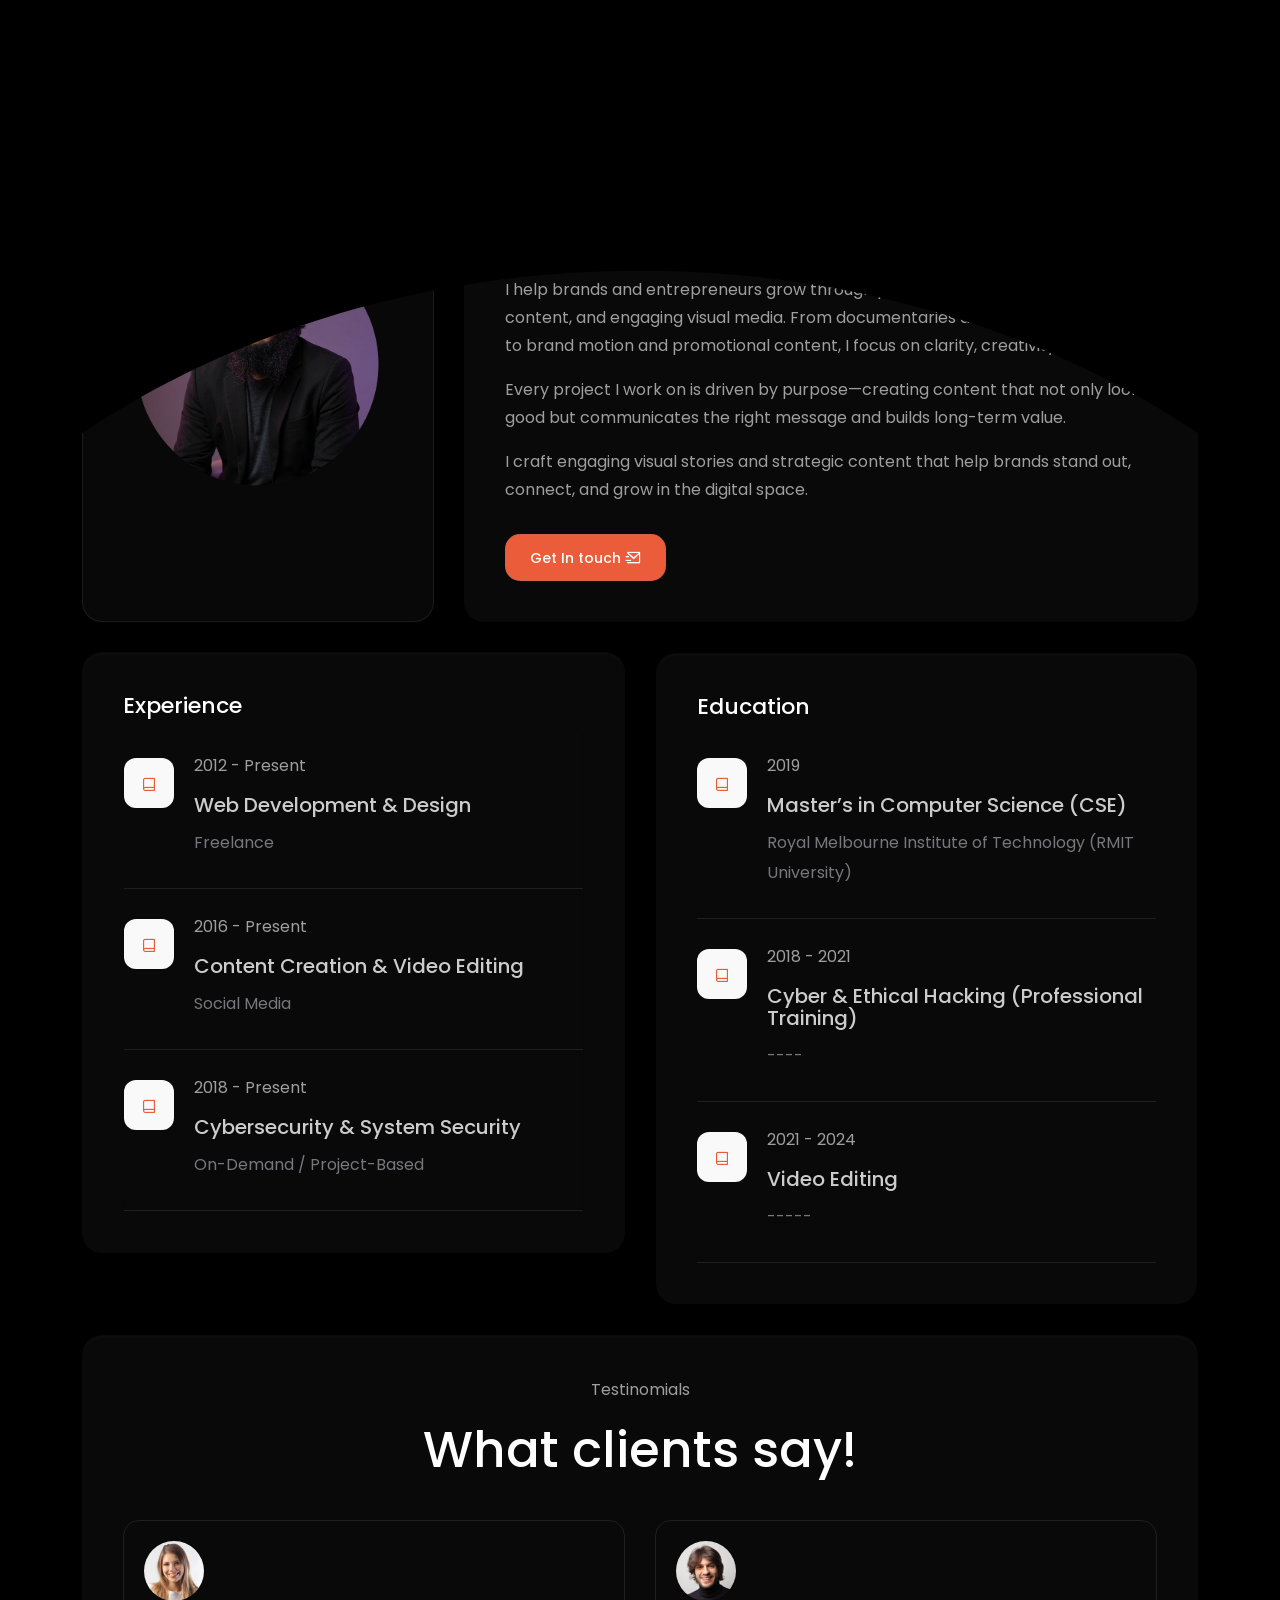
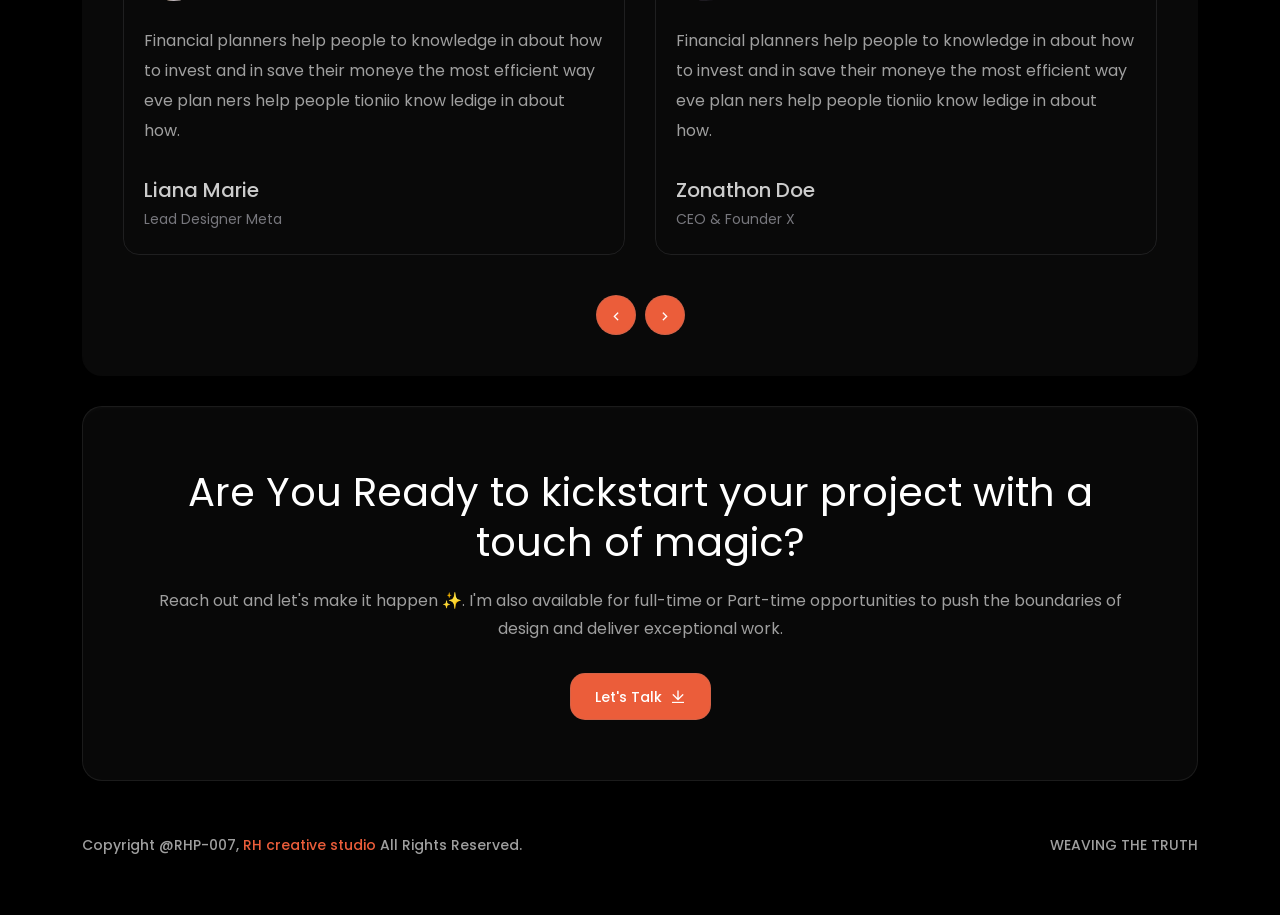
==== commit a8470618: "Update portfolio" ====
--- a/about.html
+++ b/about.html
@@ -12,8 +12,8 @@
     <!-- PAGE TITLE -->
     <title>RH Creative Studio</title>
     <!-- FAV ICON -->
-    <link rel="apple-touch-icon" href="assets/images/rhp icon.png">
-    <link rel="shortcut icon" type="image/png" href="assets/images/rhp icon.png">
+    <link rel="apple-touch-icon" href="assets/images/rhp-icon.png">
+    <link rel="shortcut icon" type="image/png" href="assets/images/rhp-icon.png">
     <!-- ALL GOOGLE FONTS -->
     <link rel="preconnect" href="https://fonts.googleapis.com">
     <link rel="preconnect" href="https://fonts.gstatic.com" crossorigin>
@@ -120,7 +120,7 @@
                 <!-- START ABOUT IMAGE DESIGN AREA -->
                 <div class="col-lg-4">
                     <div class="about-image-part wow fadeInUp delay-0-3s">
-                        <img src="assets/images/about/profile.png" alt="About Me" />
+                        <img src="assets/images/about/rhp-profile.png" alt="About Me" />
                     </div>
                 </div>
                 <!-- / END ABOUT IMAGE DESIGN AREA -->
--- a/assets/css/style.css
+++ b/assets/css/style.css
@@ -1,4203 +1,4243 @@
-/*
-* ----------------------------------------------------------------------------------------
-Author       : RHP
-Template Name: RH Creative Studio
-Version      : 1.0                                          
-* ----------------------------------------------------------------------------------------
-*/
-
-/*
-* ----------------------------------------------------------------------------------------
-* 01.GLOBAL CSS STYLE
-* 02.COMMON CSS STYLE
-* 03.MENU CSS STYLE
-* 04.HEADER CSS STYLE
-* 05.ABOUT CSS STYLE
-* 06.SERVICE CSS STYLE
-* 07.SKILL CSS STYLE
-* 08.RESUME CSS STYLE
-* 09.PORTFOLIO CSS STYLE
-* 10.TESTIMONIALS CSS STYLE
-* 11.PRICING CSS STYLE
-* 12.CLIENTS CSS STYLE
-* 13.CONTACT CSS STYLE
-* 14.FOOTER CSS STYLE
-* 15.PRELOADER & BOUNCE CCS STYLE
-* 16.BLOG CSS STYLE
-* ----------------------------------------------------------------------------------------
-*/
-
-
-/*
-* ----------------------------------------------------------------------------------------
-* 01.GLOBAL STYLE
-* ----------------------------------------------------------------------------------------
-*/
-:root {
-    --main-color: #9f9f9f;
-    --heading-color: #fff;
-    --primary-color: #eb5d3a;
-    --lighter-color: #ccc;
-    --subtitle-color: #ccc;
-    --black-color: #000;
-    --border-color: rgba(119, 119, 125, .2);
-    --button-border: rgba(119, 119, 125, .2);
-    --body-background: #000;
-    --grey-bg: #E6EAEE;
-}
-
-* {
-    margin: 0;
-    padding: 0;
-    border: none;
-    outline: none;
-    box-shadow: none;
-}
-
-body {
-    color: var(--main-color);
-    background: var(--body-background);
-    font-weight: 400;
-    line-height: 30px;
-    font-size: 16px;
-    font-family: "Poppins", sans-serif;
-    overflow-x: hidden;
-
-}
-
-
-
-
-.heading,
-input,
-select,
-textarea,
-.nice-select,
-.form-control,
-h1,
-.h1,
-h2,
-.h2,
-h3,
-.h3,
-h4,
-.h4,
-h5,
-.h5,
-h6,
-.h6,
-.accordion-item .accordion-button {
-    color: var(--heading-color);
-    font-family: "Poppins", sans-serif;
-}
-
-h1,
-.h1 {
-    font-size: 58px;
-}
-
-h2,
-.h2 {
-    font-size: 22px;
-}
-
-h3,
-.h3 {
-    line-height: 1.3;
-    font-size: 30px;
-}
-
-h4,
-.h4 {
-    line-height: 1.1;
-    font-size: 24px;
-}
-
-h5,
-.h5 {
-    line-height: 1.4;
-    font-size: 20px;
-}
-
-h6,
-.h6 {
-    font-size: 16px;
-}
-
-
-p {
-    line-height: 28px;
-}
-
-ul,
-li {
-    margin: 0;
-    padding: 0;
-}
-
-fieldset {
-    border: 0 none;
-    margin: 0 auto;
-    padding: 0;
-}
-
-.no-padding {
-    padding: 0
-}
-
-a {
-    color: var(--main-color);
-    cursor: pointer;
-    outline: none;
-    -webkit-transition: 0.5s;
-    transition: 0.5s;
-    text-decoration: none;
-    font-family: "Poppins", sans-serif;
-}
-
-a:hover,
-a:focus,
-a:visited {
-    text-decoration: none;
-    outline: none;
-}
-
-a:hover {
-    color: var(--primary-color);
-}
-
-
-
-ul,
-li {
-    list-style: none;
-    padding: 0;
-    margin: 0;
-}
-
-img {
-    max-width: 100%;
-    display: inline-block;
-}
-
-mark {
-    color: var(--primary-color);
-    background: transparent;
-    text-decoration: underline;
-}
-
-header:after,
-section:after,
-footer:after {
-    display: block;
-    clear: both;
-    content: "";
-}
-
-input,
-select,
-textarea,
-.nice-select,
-.form-control {
-    width: 100%;
-    height: auto;
-    border: none;
-    font-size: 20px;
-    border-radius: 0;
-    padding: 20px 0;
-    background-color: #fff;
-    border-bottom: 2px solid rgba(41, 41, 41, 0.1);
-}
-
-input::-webkit-input-placeholder,
-select::-webkit-input-placeholder,
-textarea::-webkit-input-placeholder,
-.nice-select::-webkit-input-placeholder,
-.form-control::-webkit-input-placeholder {
-    color: var(--heading-color);
-    opacity: .4;
-    -ms-filter: "progid:DXImageTransform.Microsoft.Alpha(Opacity=40)";
-}
-
-input:-ms-input-placeholder,
-select:-ms-input-placeholder,
-textarea:-ms-input-placeholder,
-.nice-select:-ms-input-placeholder,
-.form-control:-ms-input-placeholder {
-    color: var(--heading-color);
-    opacity: .4;
-    -ms-filter: "progid:DXImageTransform.Microsoft.Alpha(Opacity=40)";
-}
-
-input::-ms-input-placeholder,
-select::-ms-input-placeholder,
-textarea::-ms-input-placeholder,
-.nice-select::-ms-input-placeholder,
-.form-control::-ms-input-placeholder {
-    color: var(--heading-color);
-    opacity: .4;
-    -ms-filter: "progid:DXImageTransform.Microsoft.Alpha(Opacity=40)";
-}
-
-input::-webkit-input-placeholder,
-select::-webkit-input-placeholder,
-textarea::-webkit-input-placeholder,
-.nice-select::-webkit-input-placeholder,
-.form-control::-webkit-input-placeholder {
-    color: var(--heading-color);
-    opacity: .4;
-    -ms-filter: "progid:DXImageTransform.Microsoft.Alpha(Opacity=40)";
-}
-
-input::-moz-placeholder,
-select::-moz-placeholder,
-textarea::-moz-placeholder,
-.nice-select::-moz-placeholder,
-.form-control::-moz-placeholder {
-    color: var(--heading-color);
-    opacity: .4;
-    -ms-filter: "progid:DXImageTransform.Microsoft.Alpha(Opacity=40)";
-}
-
-input:-ms-input-placeholder,
-select:-ms-input-placeholder,
-textarea:-ms-input-placeholder,
-.nice-select:-ms-input-placeholder,
-.form-control:-ms-input-placeholder {
-    color: var(--heading-color);
-    opacity: .4;
-    -ms-filter: "progid:DXImageTransform.Microsoft.Alpha(Opacity=40)";
-}
-
-input::placeholder,
-select::placeholder,
-textarea::placeholder,
-.nice-select::placeholder,
-.form-control::placeholder {
-    color: var(--heading-color);
-    opacity: .4;
-    -ms-filter: "progid:DXImageTransform.Microsoft.Alpha(Opacity=40)";
-}
-
-input:focus,
-select:focus,
-textarea:focus,
-.nice-select:focus,
-.form-control:focus {
-    border-bottom: 2px solid rgba(41, 41, 41, 0.1);
-}
-
-.nice-select {
-    font-size: 20px;
-    line-height: 1.3;
-}
-
-.nice-select:after {
-    width: 8px;
-    height: 8px;
-    right: 8px;
-    border-color: var(--heading-color);
-}
-
-.nice-select .current {
-    font-weight: 500;
-    color: var(--heading-color);
-}
-
-.nice-select .list {
-    min-width: 100%;
-    border-radius: 0;
-}
-
-textarea {
-    display: inherit;
-    padding-top: 20px;
-}
-
-label {
-    cursor: pointer;
-    font-weight: 500;
-    margin-bottom: 5px;
-    color: var(--main-color);
-}
-
-.form-group {
-    position: relative;
-    margin-bottom: 15px;
-}
-
-input:focus,
-button:focus,
-.form-control:focus {
-    outline: none;
-    box-shadow: none;
-    border-color: #cfdbf1;
-}
-
-input[type=search]::-ms-clear {
-    display: none;
-    width: 0;
-    height: 0;
-}
-
-input[type=search]::-ms-reveal {
-    display: none;
-    width: 0;
-    height: 0;
-}
-
-input[type=search]::-webkit-search-decoration,
-input[type=search]::-webkit-search-cancel-button,
-input[type=search]::-webkit-search-results-button,
-input[type=search]::-webkit-search-results-decoration {
-    display: none;
-}
-
-input[type=checkbox],
-input[type=radio] {
-    height: auto;
-    width: auto;
-}
-
-html {
-    scroll-behavior: unset !important;
-}
-
-
-/*
-* ----------------------------------------------------------------------------------------
-* 02.COMMON CSS STYLE
-* ----------------------------------------------------------------------------------------
-*/
-
-.no-gap {
-    margin-left: 0;
-    margin-right: 0;
-}
-
-.no-gap>div {
-    padding-left: 0;
-    padding-right: 0;
-}
-
-.section-title {
-    margin-bottom: 40px;
-}
-
-.section-title .sub-title {
-    font-weight: 500;
-    display: block;
-    color: rgba(255, 255, 255, 0.65);
-}
-
-.section-title h2 {
-    margin-bottom: 15px;
-    font-size: 50px;
-}
-
-.section-title p {
-    font-size: 16px;
-    padding: 0px 300px;
-}
-
-.section-title h2 span {
-    color: var(--primary-color);
-}
-
-
-.section-title h6 {
-    font-size: 18px;
-}
-
-.section-title h6 span {
-    color: var(--primary-color);
-}
-
-.theme-rhp-007 {
-    background: var(--primary-color);
-    color: #fff;
-    cursor: pointer;
-    display: inline-block;
-    border: 1px solid var(--button-border);
-    font-size: 14px;
-    font-weight: 500;
-    line-height: 20px;
-    overflow: visible;
-    border-radius: 15px;
-    padding: 12px 24px;
-    text-align: center;
-    text-transform: none;
-    -webkit-transition: .3s;
-    transition: .3s
-}
-
-.menu-rhp a.theme-rhp-007 {
-    background: transparent;
-}
-
-.menu-rhp a.theme-rhp-007:hover {
-    background: var(--primary-color);
-}
-
-.theme-rhp-007:focus {
-    text-decoration: none;
-    -webkit-transition: .3s;
-    transition: .3s
-}
-
-.theme-rhp-007 i {
-    margin-left: 4px;
-}
-
-.theme-rhp-007:hover {
-    border: 1px solid var(--button-border);
-    text-decoration: none;
-    color: #fff;
-    -webkit-transition: .3s;
-    transition: .3s;
-    background: transparent;
-}
-
-.theme-rhp-007:active {
-    box-shadow: rgba(0, 0, 0, .125) 0 3px 5px inset;
-    outline: 0;
-}
-
-
-.details-rh {
-    width: 50px;
-    height: 50px;
-    background: #131313;
-    line-height: 50px;
-    border-radius: 50%;
-    text-align: center;
-    display: inline-block;
-    -webkit-transform: rotate(-45deg);
-    transform: rotate(-45deg);
-    border: 1px solid var(--border-color);
-}
-
-.details-rh:hover {
-    color: var(--black-color);
-    background: var(--primary-color);
-}
-
-.read-more {
-    color: white;
-    font-size: 14px;
-    -webkit-box-align: center;
-    -ms-flex-align: center;
-    align-items: center;
-    display: -webkit-inline-box;
-    display: -ms-inline-flexbox;
-    display: inline-flex;
-    text-transform: capitalize;
-}
-
-.read-more i {
-    float: right;
-    margin-top: 2px;
-    margin-left: 7px;
-    -webkit-transition: 0.5s;
-    transition: 0.5s;
-}
-
-.read-more:hover {
-    color: var(--primary-color);
-}
-
-.read-more:hover i {
-    margin-left: 10px;
-}
-
-.list-style-one li {
-    color: white;
-    display: -webkit-box;
-    display: -ms-flexbox;
-    display: flex;
-    font-weight: 500;
-    -webkit-box-align: center;
-    -ms-flex-align: center;
-    align-items: center;
-}
-
-
-.list-style-one li:not(:last-child) {
-    margin-bottom: 10px;
-}
-
-.list-style-one.two-column {
-    display: -webkit-box;
-    display: -ms-flexbox;
-    display: flex;
-    -ms-flex-wrap: wrap;
-    flex-wrap: wrap;
-    margin-top: 30px;
-}
-
-.list-style-one.two-column li {
-    width: 48%;
-    color: rgb(119, 119, 125);
-    font-size: 16px;
-}
-
-
-.list-style-one.two-column li i {
-    padding-right: 10px;
-}
-
-.list-style-two li {
-    display: -webkit-box;
-    display: -ms-flexbox;
-    display: flex;
-    -webkit-box-align: center;
-    -ms-flex-align: center;
-    align-items: center;
-}
-
-
-
-.list-style-two li:before {
-    content: "\f00c";
-    line-height: 1;
-    font-size: 16px;
-    margin-right: 20px;
-    color: var(--lighter-color);
-    width: 30px;
-    height: 30px;
-    background: var(--primary-color);
-    line-height: 30px;
-    border-radius: 50%;
-    text-align: center;
-    font-family: "Font Awesome 5 Pro";
-}
-
-.list-style-two li:not(:last-child) {
-    margin-bottom: 25px;
-}
-
-.social-style-one {
-    -ms-flex-wrap: wrap;
-    flex-wrap: wrap;
-    display: -webkit-inline-box;
-    display: -ms-inline-flexbox;
-    display: inline-flex;
-    margin-left: -5px;
-    margin-right: -5px;
-}
-
-.social-style-one a {
-    color: #B0AFAF;
-    font-size: 14px;
-    margin-left: 5px;
-    margin-right: 5px;
-    width: 35px;
-    height: 35px;
-    background: #0C0B0B;
-    line-height: 35px;
-    border-radius: 50%;
-    text-align: center;
-}
-
-.social-style-one a:hover {
-    color: var(--black-color);
-    background: var(--primary-color);
-}
-
-.social-style-two {
-    -ms-flex-wrap: wrap;
-    flex-wrap: wrap;
-    display: -webkit-inline-box;
-    display: -ms-inline-flexbox;
-    display: inline-flex;
-    margin-left: -12px;
-    margin-right: -12px;
-}
-
-.social-style-two a {
-    color: rgba(255, 255, 255, 0.35);
-    margin-left: 12px;
-    margin-right: 12px;
-}
-
-.social-style-two a:hover {
-    color: var(--primary-color);
-}
-
-
-.pagination {
-    -webkit-box-align: center;
-    -ms-flex-align: center;
-    -ms-grid-row-align: center;
-    align-items: center;
-    margin-left: -15px;
-    margin-right: -15px;
-}
-
-.pagination li {
-    margin: 10px 15px 0;
-}
-
-.pagination li a,
-.pagination li .page-link {
-    padding: 0;
-    border: none;
-    font-size: 24px;
-    box-shadow: none;
-    font-weight: 600;
-    color: var(--main-color);
-    background: transparent;
-}
-
-.pagination li.active .page-link,
-.pagination li:hover:not(.disabled) .page-link {
-    background: transparent;
-    color: var(--primary-color);
-}
-
-.ratting {
-    line-height: 1;
-    -webkit-box-align: center;
-    -ms-flex-align: center;
-    align-items: center;
-    display: -webkit-inline-box;
-    display: -ms-inline-flexbox;
-    display: inline-flex;
-    margin-left: -5px;
-    margin-right: -5px;
-}
-
-.ratting i {
-    margin: 5px;
-    color: #AB6034;
-}
-
-.slick-arrow {
-    width: 40px;
-    height: 40px;
-    color: #fff;
-    -webkit-transition: 0.5s;
-    transition: 0.5s;
-    line-height: 40px;
-    border-radius: 50%;
-    background: var(--primary-color);
-    border: 1px solid var(--button-border);
-}
-
-.slick-arrow:focus,
-.slick-arrow:hover {
-    color: #fff;
-    background: transparent;
-    border-color: var(--primary-color);
-}
-
-.slider-arrows button:first-child {
-    margin-right: 5px;
-}
-
-.slider-arrows button:last-child {}
-
-/*** Slick Dots ***/
-.slick-dots {
-    display: -webkit-box;
-    display: -ms-flexbox;
-    display: flex;
-    -webkit-box-align: center;
-    -ms-flex-align: center;
-    align-items: center;
-    -webkit-box-pack: center;
-    -ms-flex-pack: center;
-    justify-content: center;
-}
-
-.slick-dots li {
-    position: relative;
-    cursor: pointer;
-    margin: 8px;
-    width: 6px;
-    height: 6px;
-    opacity: 0.3;
-    -ms-filter: "progid:DXImageTransform.Microsoft.Alpha(Opacity=30)";
-    -webkit-transition: 0.5s;
-    transition: 0.5s;
-    border-radius: 50%;
-    background: #1D1B1A;
-}
-
-.slick-dots li button {
-    opacity: 0;
-    -ms-filter: "progid:DXImageTransform.Microsoft.Alpha(Opacity=0)";
-    height: 0;
-}
-
-.slick-dots li:before {
-    content: '';
-    width: 0;
-    height: 0;
-    left: 50%;
-    top: 50%;
-    -webkit-transition: 0.5s;
-    transition: 0.5s;
-    border-radius: 50%;
-    position: absolute;
-    border: 1px solid var(--primary-color);
-    -webkit-transform: translate(-50%, -50%);
-    transform: translate(-50%, -50%);
-}
-
-.slick-dots li.slick-active {
-    background: var(--primary-color);
-    opacity: 1;
-    -ms-filter: "progid:DXImageTransform.Microsoft.Alpha(Opacity=100)";
-}
-
-.slick-dots li.slick-active:before {
-    width: 21px;
-    height: 21px;
-}
-
-.before-after-none:after,
-.before-after-none:before {
-    display: none;
-}
-
-.text-white *,
-.text-white a,
-.text-white .count-text,
-.text-white .footer-newsletter-content .sub-title {
-    color: white;
-}
-
-.text-white li li .dropdown-rh span {
-    color: var(--heading-color);
-}
-
-.text-white .copyright-area p {
-    opacity: 0.5;
-    -ms-filter: "progid:DXImageTransform.Microsoft.Alpha(Opacity=50)";
-}
-
-.text-white .copyright-area a {
-    opacity: 0.5;
-    -ms-filter: "progid:DXImageTransform.Microsoft.Alpha(Opacity=50)";
-}
-
-.text-white .copyright-area a:hover {
-    opacity: 1;
-    -ms-filter: "progid:DXImageTransform.Microsoft.Alpha(Opacity=100)";
-}
-
-.banner-inner h1 {
-    font-size: 75px;
-    font-weight: 500;
-    margin-bottom: 16px;
-    text-transform: capitalize;
-}
-
-.banner-inner h3 {
-    margin-bottom: 20px;
-}
-
-
-
-.breadcrumb {
-    padding: 0;
-    margin: 0;
-    font-size: 18px;
-    background: transparent;
-    text-transform: capitalize;
-}
-
-
-
-.breadcrumb .breadcrumb-item {
-    padding: 0;
-    display: -webkit-box;
-    display: -ms-flexbox;
-    display: flex;
-    -webkit-box-align: center;
-    -ms-flex-align: center;
-    align-items: center;
-    -webkit-box-pack: center;
-    -ms-flex-pack: center;
-    justify-content: center;
-}
-
-.breadcrumb .breadcrumb-item a {
-    color: white;
-}
-
-.breadcrumb .breadcrumb-item.active {
-    color: var(--primary-color);
-    text-decoration: underline;
-}
-
-.breadcrumb .breadcrumb-item+.breadcrumb-item:before {
-    margin-left: 20px;
-    margin-right: 20px;
-    -webkit-box-flex: 0;
-    -ms-flex: none;
-    flex: none;
-    content: "";
-    width: 5px;
-    height: 5px;
-    padding-right: 0;
-    border-radius: 50%;
-    background: white;
-}
-
-
-.innerpage-area {
-    padding-top: 150px;
-    padding-bottom: 30px;
-}
-
-
-.innerpage-area h2 {
-    font-size: 50px;
-    text-align: center;
-    text-transform: uppercase;
-}
-
-.innerpage-single-area {
-    padding-top: 115px !important;
-}
-
-/*
-* ----------------------------------------------------------------------------------------
-* 03.MENU CSS STYLE
-* ----------------------------------------------------------------------------------------
-*/
-#lightonoff {
-    width: 30px;
-    cursor: pointer;
-}
-
-.main-header {
-    position: relative;
-    left: 0px;
-    top: 0px;
-    z-index: 999;
-    width: 100%;
-    -webkit-transition: all 500ms ease;
-    transition: all 500ms ease;
-}
-
-.main-header .container-fluid {
-    padding-left: 25px;
-    padding-right: 25px;
-}
-
-.fixed-header .header-inner {
-    padding: 10px 0px;
-    -webkit-transition: all 500ms ease;
-    transition: all 500ms ease;
-    border-bottom: 1px solid rgba(119, 119, 125, .2);
-}
-
-.header-inner {
-    padding: 10px 0px;
-    -webkit-transition: all 500ms ease;
-    transition: all 500ms ease;
-}
-
-.main-header .header-upper {
-    z-index: 5;
-    width: 100%;
-    position: fixed;
-    -webkit-transition: all 500ms ease;
-    transition: all 500ms ease;
-    background: var(--body-background);
-}
-
-.main-header .logo-outer {
-    -webkit-box-flex: 0;
-    -ms-flex: none;
-    flex: none;
-}
-
-
-.main-header .logo {
-    z-index: 9;
-    padding: 2px 0;
-    position: relative;
-}
-
-.main-header .logo img {
-    width: 120px;
-}
-
-.main-header .nice-select .current {
-    color: white;
-}
-
-.main-header.menu-absolute .header-upper {
-    position: absolute;
-}
-
-.main-header.fixed-header .header-upper {
-    top: 0;
-    left: 0;
-    position: fixed;
-    -webkit-animation: easeIn 1s;
-    animation: easeIn 1s;
-}
-
-
-.fixed-header .main-menu .navbar-collapse li a:hover {
-    color: var(--primary-color);
-}
-
-
-.menu-social a {
-    margin-left: 18px;
-    margin-right: 18px;
-}
-
-
-
-
-.nav-outer {
-    margin-left: auto;
-}
-
-.main-menu .mobile-logo {
-    margin-right: auto;
-}
-
-.main-menu .mobile-logo img {
-    width: 75px;
-}
-
-
-
-.main-menu .navbar-collapse {
-    padding: 0px;
-}
-
-.main-menu .navbar-collapse>ul {
-    display: -webkit-box;
-    display: -ms-flexbox;
-    display: flex;
-}
-
-
-
-.main-menu .navbar-collapse li {
-    padding: 12px 5px 12px 20px;
-    display: -webkit-box;
-    display: -ms-flexbox;
-    display: flex;
-    -webkit-box-align: center;
-    -ms-flex-align: center;
-    align-items: center;
-    -webkit-box-pack: justify;
-    -ms-flex-pack: justify;
-    justify-content: space-between;
-}
-
-
-
-.main-menu .navbar-collapse li.dropdown .dropdown-rh {
-    cursor: pointer;
-    font-size: 12px;
-    margin-left: 5px;
-    color: var(--heading-color);
-}
-
-
-.main-menu .navbar-collapse li a {
-    opacity: 1;
-    -ms-filter: "progid:DXImageTransform.Microsoft.Alpha(Opacity=100)";
-    display: block;
-    font-size: 16px;
-    font-weight: 500;
-    position: relative;
-    text-transform: capitalize;
-    color: rgb(206 206 206);
-    -webkit-transition: all 500ms ease;
-    transition: all 500ms ease;
-}
-
-
-
-.main-menu .navbar-collapse li a:hover {
-    color: var(--primary-color);
-    text-decoration: none;
-}
-
-/* ===== Active page indicator in the main nav ===== */
-.main-menu .navbar-collapse li.current-page > a {
-    color: var(--primary-color);
-}
-
-.main-menu .navbar-collapse li.current-page > a:after {
-    content: "";
-    position: absolute;
-    left: 0;
-    bottom: 20px;
-    width: 100%;
-    height: 2px;
-    background: var(--primary-color);
-    border-radius: 2px;
-    animation: navInkSplash 0.35s ease;
-}
-
-@keyframes navInkSplash {
-    from { transform: scaleX(0); opacity: 0; }
-    to { transform: scaleX(1); opacity: 1; }
-}
-
-
-
-
-.main-menu .navbar-collapse li ul li {
-    width: 100%;
-    padding: 7px 20px;
-}
-
-
-
-.main-menu .navbar-collapse li ul li ul {
-    left: 100%;
-    top: 0%;
-}
-
-
-.main-menu .navbar-header {
-    display: none;
-}
-
-
-
-.main-menu .navbar-header .navbar-toggle {
-    float: right;
-    padding: 4px 0;
-    cursor: pointer;
-    background: transparent;
-}
-
-.main-menu .navbar-header .navbar-toggle .icon-bar {
-    background: var(--main-color);
-    height: 3px;
-    width: 26px;
-    display: block;
-    margin: 5px 0;
-}
-
-
-/*
-* ----------------------------------------------------------------------------------------
-* 04.HEADER CSS STYLE
-* ----------------------------------------------------------------------------------------
-*/
-.main-hero-area {
-    padding-top: 115px;
-}
-
-.hero-content {
-    padding: 100px 50px;
-    position: relative;
-}
-
-
-.hero-content h2 {
-    display: block;
-    font-weight: 500;
-    margin-bottom: 5px;
-    color: rgb(142, 142, 146);
-    font-size: 20px;
-}
-
-.hero-content h1 {
-    font-weight: 500;
-    line-height: 68px;
-    margin: 10px 0px;
-    font-size: 80px;
-    text-transform: uppercase;
-}
-
-.hero-content h1 span {
-    color: transparent;
-    -webkit-text-stroke: 1px #000;
-}
-
-.hero-rhp {
-    margin-top: 30px;
-}
-
-.hero-content .hero-rhp .read-more {
-    margin-top: 15px;
-    text-decoration: underline;
-}
-
-.author-image-part {
-    z-index: 1;
-    overflow: hidden;
-    max-width: 575px;
-    margin-left: auto;
-    margin-right: auto;
-    position: relative;
-    text-align: center;
-    border-radius: 0 0 580px 565px;
-}
-
-.author-image-part .bg-circle {
-    z-index: -2;
-    width: 425px;
-    height: 425px;
-    position: absolute;
-    left: 5%;
-    top: 4%;
-    border-radius: 50%;
-    background: var(--black-color);
-}
-
-
-.author-image-part .progress-shape {
-    position: absolute;
-    right: 0;
-    bottom: 0;
-    z-index: -1;
-    width: 100%;
-    text-align: center;
-}
-
-.hero-counter-area {
-    margin-top: 60px;
-    padding: 35px 40px;
-    border-radius: 100px;
-    background: var(--primary-color);
-    width: 80%;
-    margin: 0 auto;
-}
-
-
-.counter-item {
-    text-align: center;
-}
-
-.counter-title {
-    color: var(--black-color);
-}
-
-.hero-counter-area .count-text {
-    line-height: 1;
-    font-weight: 700;
-    color: var(--black-color);
-    text-align: center;
-    font-size: 50px;
-
-}
-
-.hero-counter-area .count-text.plus:after {
-    content: '+';
-}
-
-.hero-counter-area .count-text.k-plus:after {
-    content: 'k+';
-}
-
-.hero-counter-area .count-text.percent:after {
-    content: '%+';
-}
-
-.hero-counter-area .counter-title {
-    display: block;
-}
-
-
-
-/*
-* ----------------------------------------------------------------------------------------
-* 05.ABOUT CSS STYLE
-* ----------------------------------------------------------------------------------------
-*/
-.about-area {
-    padding-top: 115px;
-    padding-bottom: 15px;
-}
-
-.about-single-area {
-    padding-bottom: 15px;
-}
-
-.hero-content .job {
-    display: inline-block;
-    background-color: #f5f5f5;
-    padding: 15px 40px;
-    margin-top: 10px;
-}
-
-.hero-content .job span {
-    position: relative;
-    display: inline-block;
-    padding-right: 15px;
-    margin-right: 10px;
-}
-
-.hero-content .job span:last-child {
-    margin: 0px;
-    padding: 0px;
-}
-
-.hero-content .job span:last-child:after {
-    display: none;
-}
-
-.hero-content .job span::after {
-    position: absolute;
-    content: "";
-    width: 6px;
-    height: 6px;
-    background-color: rgba(0, 0, 0, .15);
-    right: 0px;
-    top: 50%;
-    transform: translateY(-50%);
-    border-radius: 100%;
-}
-
-.container-inner {
-    padding: 40px;
-    border: 1px solid rgba(0, 0, 0, 0.05);
-    border-radius: 20px;
-    box-shadow: rgba(255, 255, 255, 0.025) 0px 0.362176px 0.651917px -1px inset, rgba(255, 255, 255, 0.036) 0px 3px 5.4px -2px inset;
-    background-color: rgba(255, 255, 255, 0.035);
-    backdrop-filter: blur(16px);
-    -webkit-backdrop-filter: blur(16px);
-}
-
-
-/* EXPERIENCE BADGE */
-
-.experience-line{
-    margin-top:8px;
-    font-size:15px;
-    color:#aaa;
-    font-weight:400;
-}
-
-.exp-number{
-    font-weight:600;
-    color:#ff6a00;
-    text-shadow:0 0 8px rgba(255,106,0,0.4);
-}
-
-/* SHOWREEL MAIN CONTAINER */
-.hero-showreel{
-    width:100%;
-    border-radius:20px;
-    overflow:hidden;
-    margin-top: 0px;
-}
-.about-content-part-bottom{
-    margin-top: 15px !important;
-}
-
-/* THUMBNAIL */
-.showreel-thumb{
-    position:relative;
-    width:100%;
-    aspect-ratio:16/9;
-    cursor:pointer;
-    overflow:hidden;
-}
-
-.showreel-thumb img{
-    width:100%;
-    height:100%;
-    object-fit:cover;
-    display:block;
-    border-radius:20px;
-}
-
-
-/* PLAY BUTTON */
-
-.showreel-play-btn{
-    position:absolute;
-    top:50%;
-    left:50%;
-    transform:translate(-50%,-50%);
-    width:90px;
-    height:90px;
-    border-radius:50%;
-    border:none;
-    background:rgba(0,0,0,0.5);
-    color:#fff;
-    display:flex;
-    align-items:center;
-    justify-content:center;
-}
-
-.showreel-play-btn i{
-    font-size:55px;   /* triangle size */
-    line-height:1;
-}
-
-/* VIDEO WRAPPER */
-
-/* SHOWREEL VIDEO */
-.showreel-video-wrapper{
-    width:100%;
-    aspect-ratio:16/9;
-    border-radius:20px;
-    overflow:hidden;
-    position:relative;
-    background:#000;
-    display:none;
-}
-
-.showreel-video-wrapper iframe{
-    position:absolute;
-    top:0;
-    left:0;
-    width:100%;
-    height:100%;
-    border:none;
-}
-
-
-/*============================*/
-
-.showreel-video-wrapper{
-    display:none;
-    width:100%;
-}
-
-
-.about-content-part {}
-
-.about-image-part {
-    text-align: center;
-    padding: 16px 32px 24px;
-    border: 1px solid rgba(0, 0, 0, 0.05);
-    border-radius: 20px;
-    box-shadow: rgba(255, 255, 255, 0.025) 0px 0.362176px 0.651917px -1px inset, rgba(255, 255, 255, 0.036) 0px 3px 5.4px -2px inset;
-    background-color: rgba(255, 255, 255, 0.035);
-    backdrop-filter: blur(16px);
-    -webkit-backdrop-filter: blur(16px);
-    height: 100%;
-    display: flex;
-    flex-direction: column;
-    justify-content: center;
-    box-sizing: border-box;
-}
-
-.about-content-part,
-.about-content-part-bottom {
-    padding: 40px;
-    border: 1px solid rgba(0, 0, 0, 0.05);
-    border-radius: 20px;
-    box-shadow: rgba(255, 255, 255, 0.025) 0px 0.362176px 0.651917px -1px inset, rgba(255, 255, 255, 0.036) 0px 3px 5.4px -2px inset;
-    background-color: rgba(255, 255, 255, 0.035);
-    backdrop-filter: blur(16px);
-    -webkit-backdrop-filter: blur(16px);
-}
-
-.about-content-part-bottom {
-    margin-top: 35px;
-}
-
-.about-content-part-bottom h2 {
-    margin-bottom: 35px;
-}
-
-.about-image-part img {
-    width: 100%;
-    max-width: 280px;
-    height: auto;
-    margin: 0 auto;
-    display: block;
-}
-
-.about-image-part h2 {
-    font-size: 35px;
-    margin-top: 14px;
-}
-
-.about-content-part h2 {
-    font-size: 35px;
-    line-height: 50px;
-    margin-bottom: 20px;
-    font-weight: 400;
-}
-
-
-.about-content-part h2 span {
-    padding: 0 20px;
-    border: 1px solid rgba(0, 0, 0, 0.1);
-}
-
-.adress-field ul li {}
-
-.adress-field ul li i {
-    color: #00FF00;
-    margin-right: 10px;
-    font-size: 13px;
-}
-
-
-.about-social {
-    margin-top: 30px;
-}
-
-.about-social ul {
-    list-style: none;
-}
-
-.about-social ul li {
-    display: inline-block;
-    margin: 0px 15px;
-}
-
-.about-social ul li a {
-    font-size: 20px;
-    border: 1px solid rgb(255 255 255 / 5%);
-    padding: 10px 12px;
-    border-radius: 10px;
-}
-
-.about-image-part .dot-shape {
-    position: absolute;
-    left: -10%;
-    top: 25%;
-    -webkit-animation: rotated_circle linear 10s infinite;
-    animation: rotated_circle linear 10s infinite;
-}
-
-.about-rh {
-    display: inline-flex;
-    color: #fff;
-    border: 1px solid rgb(237, 237, 238);
-    padding: 15px 20px 10px 20px;
-    border-radius: 30px;
-}
-
-.about-rh img {
-    border-radius: 50%;
-    margin-right: 15px;
-}
-
-.about-rh h6 {
-    font-weight: 400;
-    color: rgb(119, 119, 125);
-    margin-bottom: 0;
-    margin-right: 15px;
-    margin-top: -5px;
-
-}
-
-
-.about-rh i {
-    -webkit-transform: rotate(-45deg);
-    transform: rotate(-45deg);
-}
-
-
-
-
-.scroller__inner {
-    padding-block: 1rem;
-    display: flex;
-    flex-wrap: wrap;
-    gap: 1rem;
-}
-
-.scroller__inner img {
-    margin-right: 30px;
-}
-
-.scroller[data-animated="true"] {
-    overflow: hidden;
-    -webkit-mask: linear-gradient(90deg,
-        transparent,
-        white 20%,
-        white 80%,
-        transparent);
-    mask: linear-gradient(90deg, transparent, white 20%, white 80%, transparent);
-}
-
-.scroller[data-animated="true"] .scroller__inner {
-    width: max-content;
-    flex-wrap: nowrap;
-    animation: scroll var(--_animation-duration, 40s) var(--_animation-direction, forwards) linear infinite;
-}
-
-.scroller[data-direction="right"] {
-    --_animation-direction: reverse;
-}
-
-.scroller[data-direction="left"] {
-    --_animation-direction: forwards;
-}
-
-.scroller[data-speed="fast"] {
-    --_animation-duration: 20s;
-}
-
-.scroller[data-speed="slow"] {
-    --_animation-duration: 60s;
-}
-
-@keyframes scroll {
-    to {
-        transform: translate(calc(-50% - 0.5rem));
-    }
-}
-
-
-
-.tag-list {
-    margin: 0;
-    padding-inline: 0;
-    list-style: none;
-}
-
-.tag-list li {
-    padding: 1rem;
-    background: var(--clr-primary-400);
-    border-radius: 0.5rem;
-    box-shadow: 0 0.5rem 1rem -0.25rem var(--clr-primary-900);
-}
-
-/* for testing purposed to ensure the animation lined up correctly */
-.test {
-    background: red !important;
-}
-
-
-/*
-* ----------------------------------------------------------------------------------------
-* 06.SERVICE CSS STYLE
-* ----------------------------------------------------------------------------------------
-*/
-.services-area {
-    padding-top: 15px;
-    padding-bottom: 15px;
-
-}
-
-.service-item {
-    -webkit-transition: 0.5s;
-    transition: 0.5s;
-    padding: 60px 40px;
-    border-radius: 10px;
-    border: 1px solid var(--border-color);
-}
-
-
-.service-item p {
-    margin-bottom: 0;
-    color: rgb(119, 119, 125);
-}
-
-.service-item h4 {
-    color: var(--subtitle-color);
-    font-size: 20px;
-    margin-top: 20px;
-    margin-bottom: 20px;
-}
-
-.service-item i {
-    font-size: 60px;
-    color: #999;
-    -webkit-transition: 0.5s;
-    transition: 0.5s;
-}
-
-.service-item:hover {
-    border-color: var(--primary-color);
-    -webkit-transition: 0.5s;
-    transition: 0.5s;
-}
-
-.service-item:hover.service-item i {
-    color: var(--primary-color);
-    -webkit-transition: 0.5s;
-    transition: 0.5s;
-}
-
-.service-item:hover .details-rh {
-    color: var(--black-color);
-    background: var(--primary-color);
-}
-
-.service-slider .service-item {
-    margin: 10px;
-}
-
-.slick-prev,
-.slick-next {
-    position: absolute;
-    top: -60px;
-    background: #ff6b35;
-    border: none;
-    color: #fff;
-    width: 40px;
-    height: 40px;
-    border-radius: 10px;
-    cursor: pointer;
-}
-
-.slick-prev {
-    right: 60px;
-}
-
-.slick-next {
-    right: 10px;
-}
-.services-area {
-    position: relative;
-}
-
-/* arrow base style */
-.slider-arrow {
-
-    position: absolute;
-    top: 50%;
-    transform: translateY(-50%);
-
-    width: 5px;
-    height: 50px;
-
-    border-radius: 12px;
-    border: none;
-
-    background: #ff6b2b;
-    color: #fff;
-
-    font-size: 40px;
-    font-weight: 300;
-
-    display: flex;
-    align-items: center;
-    justify-content: center;
-
-    cursor: pointer;
-    z-index: 10;
-
-    transition: all 0.25s ease;
-}
-
-/* LEFT arrow */
-.prev-arrow {
-    left: -23px;
-}
-
-/* RIGHT arrow */
-.next-arrow {
-    right: -23px;
-}
-
-/* hover */
-.slider-arrow:hover {
-    background: #ff7d44;
-}
-
-/* click effect */
-.slider-arrow:active {
-    transform: translateY(-50%) scale(0.9);
-}
-
-/* disabled state */
-.slider-arrow.slick-disabled {
-
-    background: #2a2a2a;
-    color: #666;
-    cursor: not-allowed;
-}
-
-
-/*
-* ----------------------------------------------------------------------------------------
-* 07.SKILL CSS STYLE
-* ----------------------------------------------------------------------------------------
-*/
-.skill-area {
-    padding-top: 20px;
-}
-
-.skill-item {
-    -webkit-transition: 0.5s;
-    transition: 0.5s;
-    text-align: center;
-    margin-bottom: 30px;
-    border-radius: 14px;
-    padding: 25px;
-    border: 1px solid var(--border-color);
-}
-
-.skill-item h5 {
-    margin-top: 20px;
-    color: var(--subtitle-color);
-    font-size: 16px;
-    line-height: 19px;
-}
-
-.skill-item .percent {
-    padding: 10px;
-    display: block;
-    font-size: 20px;
-    font-weight: 600;
-    font-family: "Poppins", sans-serif;
-    color: var(--black-color);
-}
-
-.skill-item:hover {
-    border-color: var(--primary-color);
-}
-
-.skill-item:hover .percent {
-    color: var(--heading-color);
-    background: var(--black-color);
-}
-
-.extra-skills {}
-
-.extra-skills ul {
-    margin-top: 30px;
-}
-
-ul.extra-skills li {
-    border: 1px solid var(--border-color);
-    display: inline-block;
-    border-radius: 12px;
-    padding: 3px 10px;
-    margin-bottom: 10px;
-    margin-right: 20px;
-}
-
-ul.extra-skills li i {
-    padding-right: 10px;
-}
-
-/*
-* ----------------------------------------------------------------------------------------
-* 08.RESUME CSS STYLE
-* ----------------------------------------------------------------------------------------
-*/
-.resume-area {
-    padding-top: 15px;
-    padding-bottom: 15px;
-}
-
-.single-resume {
-    padding: 40px;
-    border: 1px solid rgba(0, 0, 0, 0.05);
-    border-radius: 20px;
-    box-shadow: rgba(255, 255, 255, 0.025) 0px 0.362176px 0.651917px -1px inset, rgba(255, 255, 255, 0.036) 0px 3px 5.4px -2px inset;
-    background-color: rgba(255, 255, 255, 0.035);
-    backdrop-filter: blur(16px);
-    -webkit-backdrop-filter: blur(16px);
-}
-
-.experience-list {
-
-    border: 1px solid rgba(0, 0, 0, 0.05);
-    border-radius: 10px;
-}
-
-.resume-item {
-    display: -webkit-box;
-    display: -ms-flexbox;
-    display: flex;
-    border-bottom: 1px solid rgba(119, 119, 125, .2);
-    padding-bottom: 30px;
-    padding-top: 30px;
-}
-
-.resume-item .icon {
-    -webkit-box-flex: 0;
-    -ms-flex: none;
-    flex: none;
-    -webkit-transition: 0.5s;
-    transition: 0.5s;
-    margin-right: 20px;
-    width: 50px;
-    height: 50px;
-    background: #F9F9F9;
-    line-height: 50px;
-    border-radius: 12px;
-    text-align: center;
-    color: var(--primary-color);
-    font-size: 20px;
-}
-
-.resume-item .content .years {
-    line-height: 1;
-    display: block;
-    margin-bottom: 20px;
-}
-
-.resume-item .content h4 {
-    margin: 12px 0px;
-    color: var(--subtitle-color);
-    font-size: 20px;
-
-}
-
-.resume-item .content .company {
-    color: rgb(119, 119, 125);
-    font-size: 16px;
-}
-
-
-
-
-
-
-
-
-
-/*
-* ----------------------------------------------------------------------------------------
-* 09.PORTFOLIO CSS STYLE
-* ----------------------------------------------------------------------------------------
-*/
-
-/* ===============================
-   PROJECT RATIO CONTROL
-================================= */
-
-/* Common Image Fit */
-.project-image{
-    position:relative;
-    overflow:hidden;
-    border-radius:16px;
-}
-
-.project-image img{
-    width:100%;
-    height:100%;
-    object-fit:cover;
-    display:block;
-}
-
-/* Horizontal Videos (16:9) */
-/* Reel container smaller width */
-.item.reel .project-image{
-    aspect-ratio: 9 / 16;
-    width: 100%;          /* size control এখানে */
-    margin: 0 auto;      /* center */
-}
-
-/* Vertical Reels (9:16) */
-.item.reel .project-image{
-    aspect-ratio: 9 / 16;
-}
-
-.reel-video{
-    position:relative;
-    overflow:hidden;
-    border-radius:16px;
-}
-
-.reel-player{
-    width:100%;
-    height:100%;
-    object-fit:cover;
-    display:block;
-}
-.reel-video{
-    position: relative;
-    overflow: hidden;
-    border-radius:16px;
-}
-
-.reel-player{
-    width:100%;
-    height:100%;
-    object-fit:cover;
-    display:block;
-    position:relative;
-    z-index:2;          /* video উপরে থাকবে */
-}
-
-.project-image:before{
-    pointer-events:none;   /* overlay click block করবে না */
-}
-
-/*=============================
-Ratio Control End
-==============================*/
-
-.projects-area {
-    padding-top: 15px;
-    padding-bottom: 15px;
-}
-
-.home-portfolio-fix {
-    padding-top: 1px !important;
-}
-
-.single-project-page-right,
-.single-project-page-left {
-    padding: 40px;
-    border: 1px solid rgba(0, 0, 0, 0.05);
-    border-radius: 20px;
-    box-shadow: rgba(255, 255, 255, 0.025) 0px 0.362176px 0.651917px -1px inset, rgba(255, 255, 255, 0.036) 0px 3px 5.4px -2px inset;
-    background-color: rgba(255, 255, 255, 0.035);
-    backdrop-filter: blur(16px);
-    -webkit-backdrop-filter: blur(16px);
-}
-
-.single-project-page-design {
-    padding-top: 200px;
-}
-
-.single-project-image img {
-    width: 100%;
-}
-
-.single-info h3 {
-    font-size: 20px;
-}
-.single-image{
-    margin-bottom: 30px;
-    width: 100%;
-    height: 280px;
-    overflow: hidden;
-    border-radius: 16px;
-    position: relative;
-    display: flex;
-    align-items: center;
-    justify-content: center;
-}
-.single-image img {
-    width: 100%;
-    height: 100%;
-    object-fit: cover;
-    object-position: center center;
-    display: block;
-}
-
-.row.pt-30 {
-    align-items: stretch;
-}
-
-.row.pt-30 > div {
-    display: flex;
-}
-
-.row.pt-30 .single-image {
-    width: 100%;
-}
-.single-info {
-    padding-bottom: 30px;
-}
-.single-info:last-child{
-    padding-bottom: 0px;
-}
-
-.single-info p {
-    margin-bottom: 0;
-}
-
-
-
-.single-project-item {
-    padding: 30px;
-    border: 1px solid var(--border-color);
-}
-
-.project-image img {
-    width: 100%;
-}
-
-.project-content {}
-
-.project-content .sub-title {
-    margin-bottom: 0;
-    color: rgb(119, 119, 125);
-}
-
-.project-content h2 {
-    margin-bottom: 30px;
-    color: #fff;
-}
-
-
-.project-content .details-rh {
-    margin-top: 25px;
-}
-
-.project-item.style-two {
-    margin-bottom: 30px;
-
-}
-
-.project-item.style-two .project-image {
-    margin-bottom: 18px;
-    z-index: 1;
-    position: relative;
-}
-
-.project-item.style-two .project-image:before {
-    position: absolute;
-    content: "";
-    width: 100%;
-    height: 100%;
-    z-index: -1;
-    top: 0;
-    left: 0;
-    opacity: 0;
-    -ms-filter: "progid:DXImageTransform.Microsoft.Alpha(Opacity=0)";
-    background-color: var(--black-color);
-}
-
-.project-item.style-two .project-image:before {
-    z-index: 1;
-    -webkit-transition: .3s;
-    transition: .3s;
-}
-
-.project-item.style-two .project-image .details-rh {
-    z-index: 2;
-    opacity: 0;
-    -ms-filter: "progid:DXImageTransform.Microsoft.Alpha(Opacity=0)";
-    position: absolute;
-    left: 50%;
-    top: 50%;
-    -webkit-transform: translate(-50%, -50%);
-    transform: translate(-50%, -50%);
-    font-size: 20px;
-    color: #fff;
-    width: 65px;
-    height: 65px;
-    background: var(--primary-color);
-    line-height: 65px;
-    border-radius: 50%;
-    text-align: center;
-}
-
-.project-item.style-two .project-content {
-    margin-bottom: 0;
-    padding-left: 12px;
-    padding-bottom: -30px;
-}
-
-.project-item.style-two .project-content h3 {
-    color: var(--subtitle-color);
-    font-size: 16px;
-    display: block;
-}
-
-.project-item.style-two {
-    border: 1px solid var(--border-color);
-    border-radius: 16px;
-}
-
-.project-item.style-two:hover .project-image:before {
-    opacity: 0;
-}
-
-.project-item.style-two:hover .project-image .details-rh {
-    opacity: 1;
-    -ms-filter: "progid:DXImageTransform.Microsoft.Alpha(Opacity=100)";
-}
-
-
-.filter-rhp-one {
-    display: -webkit-box;
-    display: -ms-flexbox;
-    display: flex;
-    -ms-flex-wrap: wrap;
-    flex-wrap: wrap;
-    margin-left: -20px;
-    margin-right: -20px;
-}
-
-.filter-rhp-one li {
-    line-height: 1;
-    cursor: pointer;
-    font-size: 14px;
-    -webkit-transition: 0.5s;
-    transition: 0.5s;
-    font-weight: 500;
-    position: relative;
-    margin: 0 20px 20px;
-    padding-bottom: 15px;
-    color: rgb(119, 119, 125);
-}
-
-.filter-rhp-one li:after {
-    opacity: 0;
-    -ms-filter: "progid:DXImageTransform.Microsoft.Alpha(Opacity=0)";
-    content: '';
-    position: absolute;
-    left: 0;
-    top: 100%;
-    width: 30px;
-    height: 3px;
-    -webkit-transition: 0.5s;
-    transition: 0.5s;
-    background: var(--primary-color);
-}
-
-.filter-rhp-one li.current {
-    color: var(--primary-color);
-}
-
-.filter-rhp-one li.current:after {
-    opacity: 1;
-    -ms-filter: "progid:DXImageTransform.Microsoft.Alpha(Opacity=100)";
-}
-
-
-.project-item.style-three .project-content .project-rh {
-    font-size: 22px;
-    margin-bottom: 5px;
-    display: inline-block;
-    color: var(--lighter-color);
-    -webkit-transform: rotate(-45deg);
-    transform: rotate(-45deg);
-}
-
-.project-item.style-three .project-content .sub-title {
-    font-weight: 500;
-    color: var(--lighter-color);
-}
-
-.project-item.style-three .project-content h4 {
-    font-weight: 700;
-    margin-bottom: 0;
-}
-
-.project-item.style-three .project-content h4 a {
-    color: var(--lighter-color);
-}
-
-.project-item.style-three:hover:before {
-    opacity: 1;
-    -ms-filter: "progid:DXImageTransform.Microsoft.Alpha(Opacity=100)";
-}
-
-.project-item.style-three:hover .project-content {
-    opacity: 1;
-    -ms-filter: "progid:DXImageTransform.Microsoft.Alpha(Opacity=100)";
-}
-
-/* Project Details */
-.project-details-content h3 {
-    margin-bottom: 35px;
-}
-
-.project-details-content .list-style-one {
-    max-width: 600px;
-    -webkit-box-pack: justify;
-    -ms-flex-pack: justify;
-    justify-content: space-between;
-}
-
-.project-details-content .list-style-one li {
-    font-size: 18px;
-    font-weight: 400;
-    margin-bottom: 20px;
-}
-
-.project-details-content .list-style-one li:before {
-    font-size: 24px;
-    margin-right: 15px;
-}
-
-.project-details-info {
-    padding: 40px 60px;
-    border-radius: 15px;
-    background-color: var(--primary-color);
-}
-
-
-.pd-info-item:not(:last-child) {
-    margin-bottom: 35px;
-}
-
-.pd-info-item span {
-    display: block;
-    color: var(--lighter-color);
-    font-family: "Poppins", sans-serif;
-}
-
-.pd-info-item h5 {
-    color: var(--lighter-color);
-    font-family: "Poppins", sans-serif;
-    y: "Syne", sans-serif;
-}
-
-
-.tag-share {
-    -ms-flex-wrap: wrap;
-    flex-wrap: wrap;
-    padding: 20px 40px 0;
-    border-radius: 12px;
-    display: -webkit-box;
-    display: -ms-flexbox;
-    display: flex;
-    -webkit-box-align: center;
-    -ms-flex-align: center;
-    align-items: center;
-    -webkit-box-pack: justify;
-    -ms-flex-pack: justify;
-    justify-content: space-between;
-    background: var(--lighter-color);
-    border: 1px solid var(--border-color);
-}
-
-.project-hidden {
-    display: none;
-}
-
-#loadMoreBtn.disabled {
-    background: transparent;
-    color: var(--subtitle-color);
-    border: 1px solid var(--border-color);
-    cursor: default;
-    opacity: 0.5;
-}
-
-.loadMoreDone{
-    background: transparent;
-    border: 1px solid var(--primary-color);
-    color: var(--primary-color);
-    cursor: default;
-}
-.project-masonry-active .col-lg-4{
-    transition: opacity 0.4s ease;
-}
-
-#loadMoreBtn{
-
-    background: var(--primary-color);
-    color: #fff;
-    border: none;
-
-}
-
-#loadMoreBtn.loadMoreDone{
-
-    background: transparent !important;
-    color: var(--primary-color) !important;
-}
-
-.video-horizontal{
-    aspect-ratio: 16 / 9;
-    overflow:hidden;
-    border-radius:16px;
-    clip-path: inset(0 round 16px);
-    -webkit-mask-image: -webkit-radial-gradient(white, black);
-}
-
-.video-horizontal video{
-    width:100%;
-    height:100%;
-    object-fit:cover;
-    display:block;
-    border-radius: inherit;
-}
-
-/* ===== Video Grid Fix ===== */
-
-.project-image {
-    overflow: hidden;
-    border-radius: 16px;
-    clip-path: inset(0 round 16px);
-}
-
-.video-horizontal{
-    position: relative;
-    width:100%;
-    padding-top:56.25%; /* 16:9 */
-}
-
-.video-horizontal video{
-    position:absolute;
-    top:0;
-    left:0;
-    width:100%;
-    height:100%;
-    object-fit:cover;
-    border-radius: inherit;
-}
-
-.video-vertical{
-    position: relative;
-    width:100%;
-    max-width:300px;
-    aspect-ratio:9/16;
-    margin:auto;
-    overflow:hidden;
-    border-radius:16px;
-    clip-path: inset(0 round 16px);
-    -webkit-mask-image: -webkit-radial-gradient(white, black);
-}
-
-.video-vertical video{
-    position: absolute;
-    inset: 0;
-    width: 100%;
-    height: 100%;
-    object-fit: cover;
-    display: block;
-    border-radius: inherit;
-}
-
-/* Shrink the whole card to match the video for vertical (shorts) items,
-   so there's no leftover blank space on the sides / below the video */
-.project-item.style-two:has(.video-vertical) {
-    max-width: 300px;
-    margin-left: auto;
-    margin-right: auto;
-}
-
-.project-item.style-two:has(.video-vertical) .project-image {
-    margin-bottom: 10px;
-}
-
-/* ===== Coming Soon Card ===== */
-.coming-soon-box{
-    display: flex;
-    align-items: center;
-    justify-content: center;
-    background: rgba(255,255,255,0.04);
-    border: 1px dashed rgba(255,255,255,0.15);
-}
-
-.coming-soon-text{
-    text-align: center;
-    color: rgba(255,255,255,0.6);
-}
-
-.coming-soon-text i{
-    font-size: 32px;
-    display: block;
-    margin-bottom: 8px;
-    color: var(--primary-color);
-}
-
-.coming-soon-text p{
-    margin: 0;
-    font-size: 16px;
-    font-weight: 500;
-    letter-spacing: 0.5px;
-}
-
-/* ===== Load More / View All Projects button — exhausted state ===== */
-#loadMoreBtn.is-disabled{
-    background: #555 !important;
-    border-color: #555 !important;
-    color: #aaa !important;
-    cursor: not-allowed;
-    opacity: 0.7;
-    pointer-events: none;
-}
-
-/* ===== Clean YouTube thumbnail embed (no YT branding until clicked) ===== */
-.yt-embed,
-.local-embed{
-    position: relative;
-    cursor: pointer;
-}
-
-.yt-embed .yt-thumb,
-.yt-embed iframe,
-.local-embed .yt-thumb,
-.local-embed video{
-    position: absolute;
-    inset: 0;
-    width: 100%;
-    height: 100%;
-    object-fit: cover;
-    display: block;
-    border: 0;
-    border-radius: inherit;
-}
-
-.yt-embed .yt-play-btn,
-.local-embed .yt-play-btn{
-    position: absolute;
-    top: 50%;
-    left: 50%;
-    transform: translate(-50%, -50%);
-    width: 56px;
-    height: 56px;
-    border-radius: 50%;
-    border: none;
-    background: rgba(0,0,0,0.55);
-    color: #fff;
-    display: flex;
-    align-items: center;
-    justify-content: center;
-    z-index: 2;
-    cursor: pointer;
-    transition: background 0.2s ease, transform 0.2s ease;
-}
-
-.yt-embed .yt-play-btn:hover,
-.local-embed .yt-play-btn:hover{
-    background: var(--primary-color);
-    transform: translate(-50%, -50%) scale(1.08);
-}
-
-.yt-embed .yt-play-btn i,
-.local-embed .yt-play-btn i{
-    font-size: 24px;
-    line-height: 1;
-}
-
-/* ===== Reusable YouTube thumbnail card =====
-   Fits the existing .video-horizontal / .video-vertical box exactly
-   (same rounded corners, same aspect ratio) with your own play button —
-   no YouTube title/branding/"Watch on YouTube" clutter. */
-.yt-card{
-    cursor: pointer;
-}
-
-.yt-card img{
-    width: 100%;
-    height: 100%;
-    object-fit: cover;
-    display: block;
-}
-
-.yt-card iframe{
-    width: 100%;
-    height: 100%;
-    display: block;
-    border: 0;
-}
-
-.yt-play-btn{
-    position: absolute;
-    top: 50%;
-    left: 50%;
-    transform: translate(-50%, -50%);
-    width: 65px;
-    height: 65px;
-    border-radius: 50%;
-    background: var(--primary-color);
-    border: none;
-    color: #fff;
-    font-size: 22px;
-    display: flex;
-    align-items: center;
-    justify-content: center;
-    cursor: pointer;
-    z-index: 3;
-    transition: transform .2s ease;
-}
-
-.yt-card:hover .yt-play-btn{
-    transform: translate(-50%, -50%) scale(1.08);
-}
-
-.project-item.style-two .project-image{
-    padding: 6px 6px 0;
-    margin-bottom: 18px;
-    box-sizing: border-box;
-}
-
-.project-masonry-active{
-    --bs-gutter-x: 4px;
-    --bs-gutter-y: 20px;
-}
-
-/* remove dark hover on video */
-.video-horizontal:hover:before,
-.video-vertical:hover:before {
-    display: none !important;
-}
-
-
-
-
-/*
-----------------------------------------------------------------------------------------
-* brand-motion-page.html
-* ----------------------------------------------------------------------------------------
-*/
-.projects-area {
-    padding-top: 15px;
-    padding-bottom: 15px;
-}
-
-.brand-motion-page-right,
-.brand-motion-page-left {
-    padding: 40px;
-    border: 1px solid rgba(0, 0, 0, 0.05);
-    border-radius: 20px;
-    box-shadow: rgba(255, 255, 255, 0.025) 0px 0.362176px 0.651917px -1px inset, rgba(255, 255, 255, 0.036) 0px 3px 5.4px -2px inset;
-    background-color: rgba(255, 255, 255, 0.035);
-    backdrop-filter: blur(16px);
-    -webkit-backdrop-filter: blur(16px);
-}
-
-.brand-motion-page-project {
-    padding-top: 200px;
-}
-
-.single-project-image img {
-    width: 100%;
-}
-
-.single-info h3 {
-    font-size: 20px;
-}
-.single-image{
-    margin-bottom: 30px;
-}
-.single-info {
-    padding-bottom: 30px;
-}
-.single-info:last-child{
-    padding-bottom: 0px;
-}
-
-.single-info p {
-    margin-bottom: 0;
-}
-
-
-
-.single-project-item {
-    padding: 30px;
-    border: 1px solid var(--border-color);
-}
-
-.project-image img {
-    width: 100%;
-}
-
-.project-content {}
-
-.project-content .sub-title {
-    margin-bottom: 0;
-    color: rgb(119, 119, 125);
-}
-
-.project-content h2 {
-    margin-bottom: 30px;
-    color: #fff;
-}
-
-
-.project-content .details-rh {
-    margin-top: 25px;
-}
-
-.project-item.style-two {
-    margin-bottom: 30px;
-
-}
-
-.project-item.style-two .project-image {
-    margin-bottom: 18px;
-    z-index: 1;
-    position: relative;
-}
-
-.project-item.style-two .project-image:before {
-    position: absolute;
-    content: "";
-    width: 100%;
-    height: 100%;
-    z-index: -1;
-    top: 0;
-    left: 0;
-    opacity: 0;
-    -ms-filter: "progid:DXImageTransform.Microsoft.Alpha(Opacity=0)";
-    background-color: var(--black-color);
-}
-
-.project-item.style-two .project-image:before {
-    z-index: 1;
-    -webkit-transition: .3s;
-    transition: .3s;
-}
-
-.project-item.style-two .project-image .details-rh {
-    z-index: 2;
-    opacity: 0;
-    -ms-filter: "progid:DXImageTransform.Microsoft.Alpha(Opacity=0)";
-    position: absolute;
-    left: 50%;
-    top: 50%;
-    -webkit-transform: translate(-50%, -50%);
-    transform: translate(-50%, -50%);
-    font-size: 20px;
-    color: #fff;
-    width: 65px;
-    height: 65px;
-    background: var(--primary-color);
-    line-height: 65px;
-    border-radius: 50%;
-    text-align: center;
-}
-
-.project-item.style-two .project-content {
-    margin-bottom: 0;
-    padding-left: 12px;
-    padding-bottom: -30px;
-}
-
-.project-item.style-two .project-content h3 {
-    color: var(--subtitle-color);
-    font-size: 10px;
-    display: block;
-}
-
-.project-item.style-two {
-    border: 1px solid var(--border-color);
-    border-radius: 16px;
-}
-
-
-.project-item.style-two:hover .project-image:before {
-    opacity: 0;
-}
-
-.project-item.style-two:hover .project-image .details-rh {
-    opacity: 1;
-    -ms-filter: "progid:DXImageTransform.Microsoft.Alpha(Opacity=100)";
-}
-
-
-.filter-rhp-one {
-    display: -webkit-box;
-    display: -ms-flexbox;
-    display: flex;
-    -ms-flex-wrap: wrap;
-    flex-wrap: wrap;
-    margin-left: -20px;
-    margin-right: -20px;
-}
-
-.filter-rhp-one li {
-    line-height: 1;
-    cursor: pointer;
-    font-size: 14px;
-    -webkit-transition: 0.5s;
-    transition: 0.5s;
-    font-weight: 500;
-    position: relative;
-    margin: 0 20px 20px;
-    padding-bottom: 15px;
-    color: rgb(119, 119, 125);
-}
-
-.filter-rhp-one li:after {
-    opacity: 0;
-    -ms-filter: "progid:DXImageTransform.Microsoft.Alpha(Opacity=0)";
-    content: '';
-    position: absolute;
-    left: 0;
-    top: 100%;
-    width: 30px;
-    height: 3px;
-    -webkit-transition: 0.5s;
-    transition: 0.5s;
-    background: var(--primary-color);
-}
-
-.filter-rhp-one li.current {
-    color: var(--primary-color);
-}
-
-.filter-rhp-one li.current:after {
-    opacity: 1;
-    -ms-filter: "progid:DXImageTransform.Microsoft.Alpha(Opacity=100)";
-}
-
-
-.project-item.style-three .project-content .project-rh {
-    font-size: 22px;
-    margin-bottom: 5px;
-    display: inline-block;
-    color: var(--lighter-color);
-    -webkit-transform: rotate(-45deg);
-    transform: rotate(-45deg);
-}
-
-.project-item.style-three .project-content .sub-title {
-    font-weight: 500;
-    color: var(--lighter-color);
-}
-
-.project-item.style-three .project-content h4 {
-    font-weight: 700;
-    margin-bottom: 0;
-}
-
-.project-item.style-three .project-content h4 a {
-    color: var(--lighter-color);
-}
-
-.project-item.style-three:hover:before {
-    opacity: 1;
-    -ms-filter: "progid:DXImageTransform.Microsoft.Alpha(Opacity=100)";
-}
-
-.project-item.style-three:hover .project-content {
-    opacity: 1;
-    -ms-filter: "progid:DXImageTransform.Microsoft.Alpha(Opacity=100)";
-}
-
-/* Project Details */
-.project-details-content h3 {
-    margin-bottom: 35px;
-}
-
-.project-details-content .list-style-one {
-    max-width: 600px;
-    -webkit-box-pack: justify;
-    -ms-flex-pack: justify;
-    justify-content: space-between;
-}
-
-.project-details-content .list-style-one li {
-    font-size: 18px;
-    font-weight: 400;
-    margin-bottom: 20px;
-}
-
-.project-details-content .list-style-one li:before {
-    font-size: 24px;
-    margin-right: 15px;
-}
-
-.project-details-info {
-    padding: 40px 60px;
-    border-radius: 15px;
-    background-color: var(--primary-color);
-}
-
-
-.pd-info-item:not(:last-child) {
-    margin-bottom: 35px;
-}
-
-.pd-info-item span {
-    display: block;
-    color: var(--lighter-color);
-    font-family: "Poppins", sans-serif;
-}
-
-.pd-info-item h5 {
-    color: var(--lighter-color);
-    font-family: "Poppins", sans-serif;
-    y: "Syne", sans-serif;
-}
-
-
-.tag-share {
-    -ms-flex-wrap: wrap;
-    flex-wrap: wrap;
-    padding: 20px 40px 0;
-    border-radius: 12px;
-    display: -webkit-box;
-    display: -ms-flexbox;
-    display: flex;
-    -webkit-box-align: center;
-    -ms-flex-align: center;
-    align-items: center;
-    -webkit-box-pack: justify;
-    -ms-flex-pack: justify;
-    justify-content: space-between;
-    background: var(--lighter-color);
-    border: 1px solid var(--border-color);
-}
-
-
-/*
-* ----------------------------------------------------------------------------------------
-* 10.TESTIMONIALS CSS STYLE
-* ----------------------------------------------------------------------------------------
-*/
-.testimonials-area {
-    padding-top: 15px;
-    padding-bottom: 15px;
-}
-
-.testimonial-item {
-    -webkit-transition: 0.5s;
-    transition: 0.5s;
-    padding: 20px 20px;
-    border-radius: 16px;
-    border: 1px solid var(--border-color);
-}
-
-
-.testimonial-item .author {
-    margin-bottom: 25px;
-    display: inline-block;
-}
-
-.testimonial-item .author img {
-    display: inline-block;
-    border-radius: 50%;
-    height: 60px;
-    width: 60px;
-}
-
-
-.testimonial-item .text {
-    margin-bottom: 30px;
-}
-
-.testimonial-item .testi-des h5 {
-    margin-bottom: 0;
-    color: var(--subtitle-color);
-    font-size: 20px;
-}
-
-
-.testimonial-item .testi-des span {
-    margin-bottom: 0;
-    color: rgb(119, 119, 125);
-    font-size: 14px;
-    line-height: 22px;
-}
-
-.testimonial-item:hover {
-    border: 1px solid var(--primary-color);
-}
-
-.testimonial-item:hover .author:before {
-    color: var(--black-color);
-    background: var(--primary-color);
-}
-
-.testimonials-wrap {
-    margin-left: -15px;
-    margin-right: -15px;
-}
-
-.testimonials-wrap .testimonial-item {
-    margin-left: 15px;
-    margin-right: 15px;
-}
-
-
-
-
-
-
-/*
-* ----------------------------------------------------------------------------------------
-* 11.PRICING CSS STYLE
-* ----------------------------------------------------------------------------------------
-*/
-.pricing-area {
-    padding-top: 15px;
-    padding-bottom: 15px;
-}
-
-.pricing-item {
-    padding: 10px;
-    border-radius: 16px;
-    margin-bottom: 30px;
-    border: 1px solid var(--border-color);
-
-}
-
-.pricing-item .pricing-header {
-    padding: 20px 20px;
-    border-radius: 16px;
-    border: 1px solid var(--border-color);
-}
-
-.pricing-header h4.title {
-    margin: 12px 0px;
-    color: var(--subtitle-color);
-    font-size: 22px;
-    line-height: 29px;
-    padding-bottom: 20px;
-}
-
-.pricing-item .pricing-header .save-percent {
-    margin-bottom: 20px;
-    color: rgb(119, 119, 125);
-    font-size: 20px;
-    line-height: 27px;
-}
-
-.pricing-item .pricing-header .save-percent span {
-    color: var(--primary-color);
-}
-
-.pricing-item .pricing-header .price {
-    font-size: 38px;
-    font-weight: 500;
-    color: var(--primary-color);
-    font-family: "Poppins", sans-serif;
-}
-
-
-
-.pricing-item .pricing-header .price:before {
-    content: '$';
-}
-
-.pricing-item .pricing-header .price:after {
-    font-size: 16px;
-    font-weight: 400;
-    color: var(--main-color);
-    content: '/Hour';
-}
-
-.pricing-item .pricing-details {
-    padding: 20px 20px;
-}
-
-
-
-.pricing-item .pricing-details p {
-    margin-bottom: 35px;
-}
-
-.pricing-item .pricing-details ul {
-    padding-bottom: 12px;
-}
-
-.pricing-item .pricing-details ul li {
-    color: rgb(119, 119, 125);
-    margin-bottom: 10px;
-}
-
-.pricing-item .pricing-details ul li i {
-    padding-right: 10px;
-}
-
-
-.pricing-item .pricing-details ul li.unable {
-    color: var(--main-color);
-    opacity: 0.35;
-    -ms-filter: "progid:DXImageTransform.Microsoft.Alpha(Opacity=35)";
-}
-
-.pricing-item .pricing-details ul li.unable:before {
-    color: white;
-}
-
-
-
-
-
-
-/*
-* ----------------------------------------------------------------------------------------
-* 12.CLIENTS CSS STYLE
-* ----------------------------------------------------------------------------------------
-*/
-.client-logo-area {
-    padding-top: 20px;
-}
-
-.client-logo-wrap {
-    display: -webkit-box;
-    display: -ms-flexbox;
-    display: flex;
-    -webkit-box-align: center;
-    -ms-flex-align: center;
-    align-items: center;
-    -webkit-box-pack: justify;
-    -ms-flex-pack: justify;
-    justify-content: space-between;
-    -ms-flex-wrap: wrap;
-    flex-wrap: wrap;
-    margin-left: -30px;
-    margin-right: -30px;
-}
-
-
-
-.client-logo-wrap .client-logo-item {
-    width: calc(20% - 60px);
-    margin: 0 30px 10px;
-}
-
-
-/*
-* ----------------------------------------------------------------------------------------
-* 13.CONTACT CSS STYLE
-* ----------------------------------------------------------------------------------------
-*/
-
-.contact-area {
-    padding-top: 15px;
-    padding-bottom: 15px;
-}
-
-.contact-form-area .form-group {
-    margin-bottom: 32px;
-}
-
-.contact-form-area .form-group .for-icon {
-    right: 26px;
-    font-size: 16px;
-    margin-bottom: 0;
-    position: absolute;
-    margin-top: -45px;
-    color: #000;
-}
-
-.contact-form-area .form-group .form-control {
-    font-size: 16px;
-    color: #000;
-    font-weight: 400;
-    line-height: 1.3;
-    padding: 19px 20px 19px 20px;
-    background: #F9F9F9;
-    border: 1px solid var(--border-color);
-    border-radius: 10px;
-}
-
-.contact-form-area .form-group .form-control:focus {
-    box-shadow: none;
-    background: #F9F9F9;
-    border-color: var(--border-color);
-}
-
-
-.contact-form-area .form-group label {
-    font-size: 16px;
-    color: var(--main-color);
-    font-weight: 500;
-    margin-bottom: 18px;
-}
-
-.contact-form-area .form-group .nice-select .current {
-    font-weight: 400;
-    color: rgba(255, 255, 255, 0.2);
-}
-
-.contact-form-area .form-group .nice-select:focus .current {
-    color: white;
-}
-
-.contact-form-area .form-group .nice-select:focus:after {
-    border-color: white;
-}
-
-.contact-form-area .form-group .nice-select .list {
-    background: var(--black-color);
-}
-
-.contact-form-area .form-group .nice-select .option.focus,
-.contact-form-area .form-group .nice-select .option.selected.focus,
-.contact-form-area .form-group .nice-select .option:hover {
-    background-color: var(--heading-color);
-}
-
-.contact-form-area .form-group .nice-select:after {
-    right: 26px;
-    margin-top: -6px;
-    border-color: rgba(255, 255, 255, 0.2);
-}
-
-.contact-icon {
-    padding-bottom: 1px;
-}
-
-.contact-icon i {
-    font-size: 20px;
-    color: var(--primary-color);
-}
-
-.single-contact {
-    padding-bottom: 20px;
-}
-
-.contact-form-area {
-    padding: 40px;
-    border: 1px solid var(--border-color);
-    border-radius: 10px;
-}
-
-.single-contact h2 {
-    font-size: 16px;
-    margin-top: 5px;
-    margin-bottom: 5px;
-    text-transform: capitalize;
-    font-weight: 500;
-    -webkit-transition: .3s;
-    transition: .3s;
-    color: var(--subtitle-color);
-}
-
-.contact-content-part {
-    padding: 50px 30px 20px 40px;
-    border-radius: 10px;
-    border: 1px solid var(--border-color);
-}
-
-.contact-page-content h6 {
-    font-size: 18px;
-    margin-bottom: 22px;
-}
-
-.contact-page-content .social-style-one a {
-    width: 40px;
-    height: 40px;
-    line-height: 40px;
-    color: var(--lighter-color);
-}
-
-.contact-page-content .social-style-one a:not(:hover) {
-    background: white;
-}
-
-.contact-page-form {
-    padding: 45px 50px 50px;
-    border-radius: 14px;
-    background: var(--lighter-color);
-    border: 1px solid var(--border-color);
-}
-
-
-
-.contact-page-form .form-group .nice-select,
-.contact-page-form .form-group .form-control {
-    background: rgba(255, 255, 255, 0.07);
-}
-
-.our-location iframe {
-    height: 600px;
-}
-
-
-
-.has-error .help-block.with-errors {
-    margin-top: 5px;
-    color: red;
-}
-
-#msgSubmit.h4 {
-    font-size: 20px;
-    margin-bottom: 0;
-    margin-top: 10px;
-}
-
-
-
-
-/*
-* ----------------------------------------------------------------------------------------
-* 14.FOOTER CSS STYLE
-* ----------------------------------------------------------------------------------------
-*/
-.call-to-action-part {
-    padding: 80px 200px;
-    border: 1px solid rgba(0, 0, 0, 0.05);
-    border-radius: 20px;
-    box-shadow: rgba(255, 255, 255, 0.025) 0px 0.362176px 0.651917px -1px inset, rgba(255, 255, 255, 0.036) 0px 3px 5.4px -2px inset;
-    background-color: rgba(255, 255, 255, 0.035);
-    backdrop-filter: blur(16px);
-    -webkit-backdrop-filter: blur(16px);
-}
-.call-to-action-area {
-    padding-top: 15px;
-    
-}
-.call-to-action-part  h2{
-    font-size: 40px;
-    line-height: 50px;
-    margin-bottom: 20px;
-    font-weight: 400;
-}
-.footer-bottom {}
-
-.footer-bottom .copyright-text {
-    color: var(--main-color);
-    font-size: 14px;
-    line-height: 20px;
-    font-weight: 500;
-}
-
-.footer-bottom .copyright-text a {
-    color: var(--primary-color);
-}
-
-.extra-copyright p {
-    text-align: right;
-}
-
-/*
-* ----------------------------------------------------------------------------------------
-* 15.PRELOADER & BOUNCE CCS STYLE
-* ----------------------------------------------------------------------------------------
-*/
-
-body.loaded {
-    overflow: hidden !important;
-    height: 100% !important;
-}
-
-.preloader {
-    position: fixed;
-    z-index: 10;
-    height: 100vh;
-    width: 100%;
-    left: 0;
-    top: 0;
-    display: -webkit-box;
-    display: -ms-flexbox;
-    display: flex;
-    overflow: hidden;
-    -webkit-box-align: center;
-    -ms-flex-align: center;
-    align-items: center;
-    -webkit-box-pack: center;
-    -ms-flex-pack: center;
-    justify-content: center;
-    background: transparent;
-    z-index: 99999999999999;
-}
-
-.preloader svg {
-    position: absolute;
-    top: 0;
-    width: 100vw;
-    height: 110vh;
-    fill: var(--tj-black-2);
-}
-
-.preloader .preloader-heading .load-text {
-    font-size: 20px;
-    font-weight: 200;
-    letter-spacing: 15px;
-    text-transform: uppercase;
-    z-index: 20;
-}
-
-.load-text span {
-    -webkit-animation: loading 1s infinite alternate;
-    animation: loading 1s infinite alternate;
-}
-
-.load-text span:nth-child(1) {
-    -webkit-animation-delay: 0s;
-    animation-delay: 0s;
-}
-
-.load-text span:nth-child(2) {
-    -webkit-animation-delay: 0.1s;
-    animation-delay: 0.1s;
-}
-
-.load-text span:nth-child(3) {
-    -webkit-animation-delay: 0.2s;
-    animation-delay: 0.2s;
-}
-
-.load-text span:nth-child(4) {
-    -webkit-animation-delay: 0.3s;
-    animation-delay: 0.3s;
-}
-
-.load-text span:nth-child(5) {
-    -webkit-animation-delay: 0.4s;
-    animation-delay: 0.4s;
-}
-
-.load-text span:nth-child(6) {
-    -webkit-animation-delay: 0.5s;
-    animation-delay: 0.5s;
-}
-
-.load-text span:nth-child(7) {
-    -webkit-animation-delay: 0.6s;
-    animation-delay: 0.6s;
-}
-
-@-webkit-keyframes loading {
-    0% {
-        opacity: 1;
-    }
-
-    100% {
-        opacity: 0;
-    }
-}
-
-@keyframes loading {
-    0% {
-        opacity: 1;
-    }
-
-    100% {
-        opacity: 0;
-    }
-}
-
-.progress-wrap {
-    position: fixed;
-    bottom: 30px;
-    right: 30px;
-    height: 44px;
-    width: 44px;
-    cursor: pointer;
-    display: block;
-    border-radius: 50px;
-    z-index: 100;
-    opacity: 0;
-    -ms-filter: "progid:DXImageTransform.Microsoft.Alpha(Opacity=0)";
-    visibility: hidden;
-    -webkit-transform: translateY(20px);
-    transform: translateY(20px);
-    -webkit-transition: all 400ms linear;
-    transition: all 400ms linear;
-    mix-blend-mode: difference;
-}
-
-.progress-wrap.active-progress {
-    opacity: 1;
-    -ms-filter: "progid:DXImageTransform.Microsoft.Alpha(Opacity=100)";
-    visibility: visible;
-    -webkit-transform: translateY(0);
-    transform: translateY(0);
-}
-
-.progress-wrap i {
-    position: absolute;
-    left: 10px;
-    top: 8px;
-    font-size: 25px;
-    text-align: center;
-}
-
-.progress-wrap svg path {
-    fill: none;
-}
-
-.progress-wrap svg.progress-circle path {
-    stroke: #fff;
-    stroke-width: 4;
-    box-sizing: border-box;
-    -webkit-transition: all 400ms linear;
-    transition: all 400ms linear;
-}
-
-.progress-wrap {
-    right: 10px;
-    bottom: 20px;
-}
-
-
-/*
-* ----------------------------------------------------------------------------------------
-* 16.BLOG CSS STYLE
-* ----------------------------------------------------------------------------------------
-*/
-.blog-area {
-    padding-top: 50px;
-    padding-bottom: 50px;
-}
-
-.blog-category {
-    padding-bottom: 100px;
-}
-
-.blog-item {
-    margin-bottom: 10px;
-    border-radius: 16px;
-    -webkit-transition: .4s;
-    transition: .4s;
-}
-
-.blog-item .image {
-    margin-bottom: 10px;
-}
-
-
-
-.blog-item .image img {
-    width: 100%;
-}
-
-.blog-item .content {
-    padding: 30px;
-    background: var(--grey-bg);
-    border-radius: 0px 0px 10px 10px;
-}
-
-.blog-item .content h5 {
-    margin: 12px 0px;
-    color: rgb(29, 29, 38);
-    font-size: 20px;
-}
-
-.blog-item .content h5 a {
-    color: var(--heading-color);
-}
-
-.blog-item .content h5 a:hover {
-    color: var(--primary-color);
-}
-
-
-
-.single-blog-post {
-    margin-bottom: 50px;
-}
-
-.single-blog-post h2 {
-    font-size: 22px;
-}
-
-.single-blog-post a.read-more {
-    background: #000;
-    color: #fff;
-    padding: 6px 20px;
-    border: 1px solid #000;
-}
-
-.single-blog-post a.read-more:hover {
-    background: transparent;
-    color: #000;
-    border: 1px solid #000;
-}
-
-.post-date {
-    margin-bottom: 10px;
-    border-bottom: 1px solid var(--border-color);
-    padding-bottom: 10px;
-}
-
-.post-date span {
-    margin-right: 20px;
-    color: var(--heading-color);
-}
-
-.post-date span i {
-    margin-right: 5px;
-    color: #fff;
-}
-
-.single-blog-post p {
-    font-size: 16px;
-    margin-bottom: 20px;
-}
-
-.blog-carosel-control {
-    position: absolute;
-    top: 50%;
-    color: #000;
-    font-size: 30px;
-    margin-top: -50px;
-    background: #333;
-    height: 100px;
-    width: 25px;
-    text-align: center;
-    line-height: 99px;
-}
-
-.blog-carosel-control.right {
-    right: 0px;
-    left: auto;
-}
-
-.pagination {
-    margin: 0;
-}
-
-ul.blog_pagination li a {
-    border: 1px solid #e8e8e9;
-    border-radius: 0 !important;
-    color: #353535;
-    font-size: 16px;
-    height: 35px;
-    line-height: 20px;
-    margin: 5px;
-    width: 35px;
-}
-
-.black-icon {
-    background: #333 none repeat scroll 0 0 !important;
-    color: #fff !important;
-}
-
-.black-icon:hover {
-    background: #333 !important;
-}
-
-.black-icon i {
-    font-size: 14px;
-}
-
-ul.blog_pagination li a:hover {
-    color: #fff;
-    background: #333;
-    border: 1px solid #333;
-}
-
-.single-side-bar {
-    margin-bottom: 40px;
-    overflow: hidden;
-}
-
-.single-side-bar h2 {
-    margin-bottom: 15px;
-    font-size: 22px;
-    margin-top: 0;
-    text-transform: capitalize;
-}
-
-.single-side-bar input {
-    background: rgba(0, 0, 0, 0) none repeat scroll 0 0;
-    border: 1px solid #333;
-    border-radius: 0;
-    box-shadow: none;
-    color: #e3e8f0;
-    height: 50px;
-    float: left;
-    padding-left: 10px;
-}
-
-.single-side-bar input:hover,
-.single-side-bar input:focus {
-    border: 1px solid #333;
-    box-shadow: none;
-    outline: 0 none;
-}
-
-.single-side-bar button {
-    background: #333 none repeat scroll 0 0;
-    border: 1px solid #333;
-    color: #fff;
-    height: 42px;
-    padding: 0 32px;
-    -webkit-transition: .3s;
-    transition: .3s;
-}
-
-.single-side-bar button:hover {
-    background: transparent;
-    color: #fff;
-    border: 1px solid #333;
-    -webkit-transition: .3s;
-    transition: .3s;
-}
-
-.single-side-bar ul {
-    margin: 0;
-    padding: 0;
-    list-style: none;
-}
-
-.single-side-bar ul li a {
-    color: #fff;
-    display: block;
-    font-size: 16px;
-    padding: 5px 0;
-    opacity: .7;
-}
-
-.single-side-bar ul li a span {
-    float: right;
-}
-
-.single-side-bar ul li a:hover {
-    color: #fff;
-    opacity: 1;
-}
-
-.single-blog-social-icon {
-    overflow: hidden;
-    float: left;
-    width: 177px;
-    margin-bottom: 10px;
-}
-
-.single-blog-social-icon i {
-    border: 1px solid #333;
-    border-radius: 50px;
-    float: left;
-    font-size: 22px;
-    height: 50px;
-    line-height: 50px;
-    margin-right: 15px;
-    text-align: center;
-    width: 50px;
-}
-
-.single-blog-social-icon .facebook {
-    border: 1px solid #5d82d1;
-    color: #5d82d1;
-}
-
-.single-blog-social-icon .twitter {
-    border: 1px solid #00BFF3;
-    color: #00BFF3;
-}
-
-.single-blog-social-icon .youtube {
-    border: 1px solid #CB1D1F;
-    color: #CB1D1F;
-}
-
-.single-blog-social-icon .youtube-play {
-    border: 1px solid #CB1D1F;
-    color: #CB1D1F;
-}
-
-.single-blog-social-icon .behance {
-    border: 1px solid #0068FF;
-    color: #0068FF;
-}
-
-.single-blog-social-icon .dribbble {
-    border: 1px solid #EA4C8A;
-    color: #EA4C8A;
-}
-
-.tag {
-    overflow: hidden;
-}
-
-.tag a {
-    color: #fff;
-    float: left;
-    font-size: 14px;
-    font-weight: 300;
-    margin: 5px 7px;
-    -webkit-transition: all 0.3s ease 0s;
-    transition: all 0.3s ease 0s;
-    padding: 5px 8px;
-    border: 1px solid #333;
-}
-
-.tag a:hover {
-    color: #ccc;
-    border: 1px solid #333;
-    background: transparent;
-}
-
-.single-blog-post-details blockquote {
-    font-size: 16px;
-    line-height: 28px;
-    padding-left: 40px;
-    border-left: 1px solid #fff;
-}
-
-.single-blog-post-details img {
-    width: 100%;
-}
-
-.single-blog-post-details h2 {
-    padding: 20px 0px;
-}
-
-.next-previews-button-design {
-    margin-top: 40px;
-    overflow: hidden;
-}
-
-.next-previews-button-design a {
-    color: #000;
-}
-
-.post-comments-area {
-    overflow: hidden;
-    margin-top: 50px;
-}
-
-.post-comments-area h2 {
-    margin-bottom: 20px;
-}
-
-.single-comment {
-    overflow: hidden;
-    margin-bottom: 60px;
-}
-
-.single-comment img {
-    float: left;
-    margin-right: 50px;
-    margin-bottom: 80px;
-    width: 100px;
-    border-radius: 50%;
-}
-
-.single-comment h5 {
-    font-weight: 700;
-}
-
-.single-comment p {}
-
-.single-comment a {
-    color: #fff;
-    -webkit-transition: all 0.3s ease 0s;
-    transition: all 0.3s ease 0s;
-}
-
-.single-comment a:hover {
-    color: #333;
-}
-
-.single-comment a i {
-    font-size: 10px;
-    background: #767676 none repeat scroll 0 0;
-    color: #fff;
-    padding: 5px;
-    margin-right: 5px;
-    border-radius: 30px;
-    -webkit-transition: all 0.3s ease 0s;
-    transition: all 0.3s ease 0s;
-}
-
-.single-comment a:hover i {
-    background: #333 none repeat scroll 0 0;
-    border-radius: 30px;
-    color: #fff;
-    font-size: 10px;
-    padding: 5px;
-}
-
-.comment-form-area {
-    margin-left: 150px;
-}
-
-.comment-form-area input {
-    background: rgba(0, 0, 0, 0) none repeat scroll 0 0;
-    border: 1px solid #e3e8f0;
-    box-shadow: none;
-    color: #fff;
-    height: 50px;
-    border-radius: 0;
-    padding-left: 10px;
-}
-
-
-.comment-form-area input:hover,
-.comment-form-area input:focus {
-    border: 1px solid #333;
-    box-shadow: none;
-    outline: 0 none;
-}
-
-.comment-form-area textarea {
-    background: rgba(0, 0, 0, 0) none repeat scroll 0 0;
-    border: 1px solid #e3e8f0;
-    box-shadow: none;
-    color: #333;
-    height: 150px;
-    border-radius: 0;
-    padding-left: 10px;
-}
-
-.comment-form-area textarea:hover,
-.comment-form-area textarea:focus {
-    border: 1px solid #333;
-    box-shadow: none;
-    outline: 0 none;
-}
-
-.comment-form-area button {
-    background: #000 none repeat scroll 0 0;
-    border: 1px solid #333;
-    color: #fff;
-    font-size: 16px;
-    padding: 7px 10px;
-    display: inline-block;
-}
-
-.owl-theme .owl-controls .owl-page span {
-    display: block;
-    width: 6px;
-    height: 6px;
-    margin: 5px 7px;
-    filter: Alpha(Opacity=50);
-    opacity: 0.5;
-    -webkit-border-radius: 20px;
-    -moz-border-radius: 20px;
-    border-radius: 20px;
-    background: #000;
-}
-
-.single-blog {
-    margin-right: 30px;
-}
-
-.single-blog h5 {
-    font-weight: 300;
-    font-size: 12px;
-}
-
-.single-blog h3 {
-    color: #aeaeae;
-    padding: 10px 15px;
-    font-size: 10px;
-    text-transform: uppercase;
-    display: inline-block;
-    letter-spacing: 3px;
-}
-
-.single-blog h2 {
-    margin-top: 0;
-}
-
-.single-blog h2 a {
-    font-size: 30px;
-    margin-top: 0;
-    margin-bottom: 20px;
-    text-transform: capitalize;
-    font-weight: 700;
-    color: #000;
-}
-
-.single-blog p {
-    padding-bottom: 30px;
-}
-
-.blog-description {
-    padding: 20px 30px;
-    border: 1px solid #f8f8f8;
-    text-align: center;
-}
-
-.blog-area .owl-theme .owl-controls .owl-page span {
-    display: block;
-    width: 5px;
-    height: 5px;
-    margin: 5px 7px;
-    border-radius: 20px;
-    background: #000;
-}
-
-.single-blog-post-details,
-.single-blog-sidebar-area,
-.post-comments-area {
-    background: #000;
-    padding: 50px 30px;
-}
-
-.single-side-bar {}
-
-.single-side-bar {
-    -webkit-transition: 0.5s;
-    transition: 0.5s;
-    margin-bottom: 30px;
-    border-radius: 14px;
-    padding: 25px;
-    border: 1px solid var(--border-color);
-}
-
-/* ----------------------------------------------------------------------------------------
-* CURSORE DISABLED
-* ---------------------------------------------------------------------------------------- */
-
-* {
-    -webkit-tap-highlight-color: transparent;
-}
-
-button, img, div {
-    user-select: none;
-}
-
-button:focus, a:focus {
-    outline: none;
-}
-
-
-/* ===================================================
-   SERVICES PAGE (v2)
-=================================================== */
-.section-sub-text{
-    max-width: 640px;
-    margin: 14px auto 0;
-    opacity: 0.75;
-}
-
-.section-title p.section-sub-text{
-    padding: 0;
-}
-
-.service-item-two{
-    height: 100%;
-    background-color: rgba(255, 255, 255, 0.035);
-    backdrop-filter: blur(16px);
-    -webkit-backdrop-filter: blur(16px);
-    border: 1px solid rgba(255,255,255,0.06);
-    border-radius: 16px;
-    padding: 32px 28px;
-    box-sizing: border-box;
-}
-
-.service-icon{
-    width: 56px;
-    height: 56px;
-    border-radius: 12px;
-    background: rgba(235,93,58,0.12);
-    color: var(--primary-color);
-    display: flex;
-    align-items: center;
-    justify-content: center;
-    font-size: 26px;
-    margin-bottom: 18px;
-}
-
-.service-item-two h4{
-    font-size: 20px;
-    margin-bottom: 10px;
-}
-
-.service-item-two > p{
-    opacity: 0.7;
-    font-size: 15px;
-    line-height: 24px;
-    margin-bottom: 18px;
-}
-
-.service-item-two ul{
-    list-style: none;
-    margin: 0;
-    padding: 0;
-}
-
-.service-item-two ul li{
-    display: flex;
-    align-items: center;
-    gap: 8px;
-    font-size: 14px;
-    opacity: 0.85;
-    margin-bottom: 8px;
-}
-
-.service-item-two ul li i{
-    color: var(--primary-color);
-    font-size: 16px;
-}
-
-/* Process */
-.process-area{
-    padding-top: 40px;
-}
-
-.process-item{
-    position: relative;
-    background-color: rgba(255, 255, 255, 0.035);
-    backdrop-filter: blur(16px);
-    -webkit-backdrop-filter: blur(16px);
-    border: 1px solid rgba(255,255,255,0.06);
-    border-radius: 16px;
-    padding: 32px 28px;
-    height: 100%;
-    box-sizing: border-box;
-}
-
-.process-icon{
-    width: 56px;
-    height: 56px;
-    border-radius: 12px;
-    background: rgba(235,93,58,0.12);
-    color: var(--primary-color);
-    display: flex;
-    align-items: center;
-    justify-content: center;
-    font-size: 24px;
-    margin-bottom: 16px;
-}
-
-.process-number{
-    position: absolute;
-    top: 24px;
-    right: 28px;
-    font-size: 40px;
-    font-weight: 700;
-    opacity: 0.08;
-}
-
-.process-item h4{
-    font-size: 20px;
-    margin-bottom: 8px;
-}
-
-.process-item p{
-    opacity: 0.7;
-    font-size: 15px;
-    margin-bottom: 0;
-}
-
-/* Tools */
-.tools-area{
-    padding-top: 20px;
-}
-
-.tools-list{
-    display: flex;
-    flex-wrap: wrap;
-    justify-content: center;
-    gap: 28px;
-    margin-top: 20px;
-}
-
-.tool-item{
-    text-align: center;
-    width: 100px;
-}
-
-.tool-badge{
-    display: flex;
-    align-items: center;
-    justify-content: center;
-    width: 56px;
-    height: 56px;
-    margin: 0 auto 10px;
-    border-radius: 14px;
-    font-weight: 700;
-    font-size: 20px;
-    color: #fff;
-}
-
-.tool-item p{
-    font-size: 13px;
-    opacity: 0.75;
-    margin: 0;
-}
-
-.tool-badge.premiere{ background:#00005B; }
-.tool-badge.aftereffects{ background:#00005B; }
-.tool-badge.photoshop{ background:#001E36; }
-.tool-badge.illustrator{ background:#330000; }
-.tool-badge.davinci{ background:#1c1c1c; color: var(--primary-color); }
-.tool-badge.topaz{ background:#1c1c1c; color: #7c5cff; }
-.tool-badge.capcut{ background:#1c1c1c; color: #00e5d0; }
-.tool-badge.blender{ background:#1c1c1c; color: #ea7600; }
-
-/* FAQ */
-.faq-area{
-    padding-top: 20px;
-}
-
-.faq-item{
-    background-color: rgba(255, 255, 255, 0.035);
-    backdrop-filter: blur(16px);
-    -webkit-backdrop-filter: blur(16px);
-    border: 1px solid rgba(255,255,255,0.06);
-    border-radius: 12px;
-    margin-bottom: 16px;
-    overflow: hidden;
-}
-
-.faq-question{
-    width: 100%;
-    background: none;
-    border: none;
-    color: var(--main-color);
-    text-align: left;
-    padding: 18px 22px;
-    font-size: 16px;
-    font-weight: 500;
-    display: flex;
-    align-items: center;
-    justify-content: space-between;
-    cursor: pointer;
-}
-
-.faq-question i{
-    font-size: 20px;
-    color: var(--primary-color);
-    transition: transform 0.25s ease;
-    flex-shrink: 0;
-}
-
-.faq-item.active .faq-question i{
-    transform: rotate(45deg);
-}
-
-.faq-answer{
-    max-height: 0;
-    overflow: hidden;
-    transition: max-height 0.25s ease;
-    padding: 0 22px;
-}
-
-.faq-item.active .faq-answer{
-    max-height: 200px;
-    padding: 0 22px 18px;
-}
-
-.faq-answer p{
-    opacity: 0.7;
-    font-size: 14px;
-    margin: 0;
-}
-
-
-/* ===================================================
-   LIQUID GLASS CARD STYLE (no glow — smooth border-only hover)
-=================================================== */
-.about-image-part,
-.service-item-two,
-.process-item,
-.faq-item,
-.project-item.style-two,
-.hero-showreel,
-.about-content-part.call-to-action-part,
-.company-worked-with,
-.company-list-part {
-    background-color: rgba(255, 255, 255, 0.03) !important;
-    backdrop-filter: blur(18px);
-    -webkit-backdrop-filter: blur(18px);
-    border: 1px solid rgba(255, 255, 255, 0.08) !important;
-    position: relative;
-    transition: border-color 0.3s ease;
-}
-
-.about-image-part:hover,
-.service-item-two:hover,
-.process-item:hover,
-.faq-item:hover,
-.project-item.style-two:hover {
-    border-color: rgba(235, 93, 58, 0.5) !important;
-}
-
-
-
-/* ===================================================
-   CUSTOM PLAY BUTTON — overlay only, video itself stays
-   a normal native <video controls> element underneath,
-   so playback is always 100% reliable.
-=================================================== */
-.custom-play {
-    position: relative;
-}
-
-.custom-play video::-webkit-media-controls-start-playback-button {
-    display: none !important;
-    -webkit-appearance: none;
-}
-
-.custom-play-btn {
-    position: absolute;
-    top: 50%;
-    left: 50%;
-    transform: translate(-50%, -50%);
-    width: 56px;
-    height: 56px;
-    border-radius: 50%;
-    border: none;
-    background: rgba(0, 0, 0, 0.55);
-    color: #fff;
-    display: flex;
-    align-items: center;
-    justify-content: center;
-    z-index: 3;
-    cursor: pointer;
-    transition: background 0.2s ease, transform 0.2s ease, opacity 0.2s ease;
-}
-
-.custom-play-btn:hover {
-    background: var(--primary-color);
-    transform: translate(-50%, -50%) scale(1.08);
-}
-
-.custom-play-btn i {
-    font-size: 24px;
-    line-height: 1;
-}
-
-.custom-play.is-playing .custom-play-btn {
-    opacity: 0;
-    pointer-events: none;
-}
+/*
+* ----------------------------------------------------------------------------------------
+Author       : RHP
+Template Name: RH Creative Studio
+Version      : 1.0                                          
+* ----------------------------------------------------------------------------------------
+*/
+
+/*
+* ----------------------------------------------------------------------------------------
+* 01.GLOBAL CSS STYLE
+* 02.COMMON CSS STYLE
+* 03.MENU CSS STYLE
+* 04.HEADER CSS STYLE
+* 05.ABOUT CSS STYLE
+* 06.SERVICE CSS STYLE
+* 07.SKILL CSS STYLE
+* 08.RESUME CSS STYLE
+* 09.PORTFOLIO CSS STYLE
+* 10.TESTIMONIALS CSS STYLE
+* 11.PRICING CSS STYLE
+* 12.CLIENTS CSS STYLE
+* 13.CONTACT CSS STYLE
+* 14.FOOTER CSS STYLE
+* 15.PRELOADER & BOUNCE CCS STYLE
+* 16.BLOG CSS STYLE
+* ----------------------------------------------------------------------------------------
+*/
+
+
+/*
+* ----------------------------------------------------------------------------------------
+* 01.GLOBAL STYLE
+* ----------------------------------------------------------------------------------------
+*/
+:root {
+    --main-color: #9f9f9f;
+    --heading-color: #fff;
+    --primary-color: #eb5d3a;
+    --lighter-color: #ccc;
+    --subtitle-color: #ccc;
+    --black-color: #000;
+    --border-color: rgba(119, 119, 125, .2);
+    --button-border: rgba(119, 119, 125, .2);
+    --body-background: #000;
+    --grey-bg: #E6EAEE;
+}
+
+* {
+    margin: 0;
+    padding: 0;
+    border: none;
+    outline: none;
+    box-shadow: none;
+}
+
+body {
+    color: var(--main-color);
+    background: var(--body-background);
+    font-weight: 400;
+    line-height: 30px;
+    font-size: 16px;
+    font-family: "Poppins", sans-serif;
+    overflow-x: hidden;
+
+}
+
+
+
+
+.heading,
+input,
+select,
+textarea,
+.nice-select,
+.form-control,
+h1,
+.h1,
+h2,
+.h2,
+h3,
+.h3,
+h4,
+.h4,
+h5,
+.h5,
+h6,
+.h6,
+.accordion-item .accordion-button {
+    color: var(--heading-color);
+    font-family: "Poppins", sans-serif;
+}
+
+h1,
+.h1 {
+    font-size: 58px;
+}
+
+h2,
+.h2 {
+    font-size: 22px;
+}
+
+h3,
+.h3 {
+    line-height: 1.3;
+    font-size: 30px;
+}
+
+h4,
+.h4 {
+    line-height: 1.1;
+    font-size: 24px;
+}
+
+h5,
+.h5 {
+    line-height: 1.4;
+    font-size: 20px;
+}
+
+h6,
+.h6 {
+    font-size: 16px;
+}
+
+
+p {
+    line-height: 28px;
+}
+
+ul,
+li {
+    margin: 0;
+    padding: 0;
+}
+
+fieldset {
+    border: 0 none;
+    margin: 0 auto;
+    padding: 0;
+}
+
+.no-padding {
+    padding: 0
+}
+
+a {
+    color: var(--main-color);
+    cursor: pointer;
+    outline: none;
+    -webkit-transition: 0.5s;
+    transition: 0.5s;
+    text-decoration: none;
+    font-family: "Poppins", sans-serif;
+}
+
+a:hover,
+a:focus,
+a:visited {
+    text-decoration: none;
+    outline: none;
+}
+
+a:hover {
+    color: var(--primary-color);
+}
+
+
+
+ul,
+li {
+    list-style: none;
+    padding: 0;
+    margin: 0;
+}
+
+img {
+    max-width: 100%;
+    display: inline-block;
+}
+
+mark {
+    color: var(--primary-color);
+    background: transparent;
+    text-decoration: underline;
+}
+
+header:after,
+section:after,
+footer:after {
+    display: block;
+    clear: both;
+    content: "";
+}
+
+input,
+select,
+textarea,
+.nice-select,
+.form-control {
+    width: 100%;
+    height: auto;
+    border: none;
+    font-size: 20px;
+    border-radius: 0;
+    padding: 20px 0;
+    background-color: #fff;
+    border-bottom: 2px solid rgba(41, 41, 41, 0.1);
+}
+
+input::-webkit-input-placeholder,
+select::-webkit-input-placeholder,
+textarea::-webkit-input-placeholder,
+.nice-select::-webkit-input-placeholder,
+.form-control::-webkit-input-placeholder {
+    color: var(--heading-color);
+    opacity: .4;
+    -ms-filter: "progid:DXImageTransform.Microsoft.Alpha(Opacity=40)";
+}
+
+input:-ms-input-placeholder,
+select:-ms-input-placeholder,
+textarea:-ms-input-placeholder,
+.nice-select:-ms-input-placeholder,
+.form-control:-ms-input-placeholder {
+    color: var(--heading-color);
+    opacity: .4;
+    -ms-filter: "progid:DXImageTransform.Microsoft.Alpha(Opacity=40)";
+}
+
+input::-ms-input-placeholder,
+select::-ms-input-placeholder,
+textarea::-ms-input-placeholder,
+.nice-select::-ms-input-placeholder,
+.form-control::-ms-input-placeholder {
+    color: var(--heading-color);
+    opacity: .4;
+    -ms-filter: "progid:DXImageTransform.Microsoft.Alpha(Opacity=40)";
+}
+
+input::-webkit-input-placeholder,
+select::-webkit-input-placeholder,
+textarea::-webkit-input-placeholder,
+.nice-select::-webkit-input-placeholder,
+.form-control::-webkit-input-placeholder {
+    color: var(--heading-color);
+    opacity: .4;
+    -ms-filter: "progid:DXImageTransform.Microsoft.Alpha(Opacity=40)";
+}
+
+input::-moz-placeholder,
+select::-moz-placeholder,
+textarea::-moz-placeholder,
+.nice-select::-moz-placeholder,
+.form-control::-moz-placeholder {
+    color: var(--heading-color);
+    opacity: .4;
+    -ms-filter: "progid:DXImageTransform.Microsoft.Alpha(Opacity=40)";
+}
+
+input:-ms-input-placeholder,
+select:-ms-input-placeholder,
+textarea:-ms-input-placeholder,
+.nice-select:-ms-input-placeholder,
+.form-control:-ms-input-placeholder {
+    color: var(--heading-color);
+    opacity: .4;
+    -ms-filter: "progid:DXImageTransform.Microsoft.Alpha(Opacity=40)";
+}
+
+input::placeholder,
+select::placeholder,
+textarea::placeholder,
+.nice-select::placeholder,
+.form-control::placeholder {
+    color: var(--heading-color);
+    opacity: .4;
+    -ms-filter: "progid:DXImageTransform.Microsoft.Alpha(Opacity=40)";
+}
+
+input:focus,
+select:focus,
+textarea:focus,
+.nice-select:focus,
+.form-control:focus {
+    border-bottom: 2px solid rgba(41, 41, 41, 0.1);
+}
+
+.nice-select {
+    font-size: 20px;
+    line-height: 1.3;
+}
+
+.nice-select:after {
+    width: 8px;
+    height: 8px;
+    right: 8px;
+    border-color: var(--heading-color);
+}
+
+.nice-select .current {
+    font-weight: 500;
+    color: var(--heading-color);
+}
+
+.nice-select .list {
+    min-width: 100%;
+    border-radius: 0;
+}
+
+textarea {
+    display: inherit;
+    padding-top: 20px;
+}
+
+label {
+    cursor: pointer;
+    font-weight: 500;
+    margin-bottom: 5px;
+    color: var(--main-color);
+}
+
+.form-group {
+    position: relative;
+    margin-bottom: 15px;
+}
+
+input:focus,
+button:focus,
+.form-control:focus {
+    outline: none;
+    box-shadow: none;
+    border-color: #cfdbf1;
+}
+
+input[type=search]::-ms-clear {
+    display: none;
+    width: 0;
+    height: 0;
+}
+
+input[type=search]::-ms-reveal {
+    display: none;
+    width: 0;
+    height: 0;
+}
+
+input[type=search]::-webkit-search-decoration,
+input[type=search]::-webkit-search-cancel-button,
+input[type=search]::-webkit-search-results-button,
+input[type=search]::-webkit-search-results-decoration {
+    display: none;
+}
+
+input[type=checkbox],
+input[type=radio] {
+    height: auto;
+    width: auto;
+}
+
+html {
+    scroll-behavior: unset !important;
+}
+
+
+/*
+* ----------------------------------------------------------------------------------------
+* 02.COMMON CSS STYLE
+* ----------------------------------------------------------------------------------------
+*/
+
+.no-gap {
+    margin-left: 0;
+    margin-right: 0;
+}
+
+.no-gap>div {
+    padding-left: 0;
+    padding-right: 0;
+}
+
+.section-title {
+    margin-bottom: 40px;
+}
+
+.section-title .sub-title {
+    font-weight: 500;
+    display: block;
+    color: rgba(255, 255, 255, 0.65);
+}
+
+.section-title h2 {
+    margin-bottom: 15px;
+    font-size: 50px;
+}
+
+.section-title p {
+    font-size: 16px;
+    padding: 0px 300px;
+}
+
+.section-title h2 span {
+    color: var(--primary-color);
+}
+
+
+.section-title h6 {
+    font-size: 18px;
+}
+
+.section-title h6 span {
+    color: var(--primary-color);
+}
+
+.theme-rhp-007 {
+    background: var(--primary-color);
+    color: #fff;
+    cursor: pointer;
+    display: inline-block;
+    border: 1px solid var(--button-border);
+    font-size: 14px;
+    font-weight: 500;
+    line-height: 20px;
+    overflow: visible;
+    border-radius: 15px;
+    padding: 12px 24px;
+    text-align: center;
+    text-transform: none;
+    -webkit-transition: .3s;
+    transition: .3s
+}
+
+.menu-rhp a.theme-rhp-007 {
+    background: transparent;
+}
+
+.menu-rhp a.theme-rhp-007:hover {
+    background: var(--primary-color);
+}
+
+.theme-rhp-007:focus {
+    text-decoration: none;
+    -webkit-transition: .3s;
+    transition: .3s
+}
+
+.theme-rhp-007 i {
+    margin-left: 4px;
+}
+
+.theme-rhp-007:hover {
+    border: 1px solid var(--button-border);
+    text-decoration: none;
+    color: #fff;
+    -webkit-transition: .3s;
+    transition: .3s;
+    background: transparent;
+}
+
+.theme-rhp-007:active {
+    box-shadow: rgba(0, 0, 0, .125) 0 3px 5px inset;
+    outline: 0;
+}
+
+
+.details-rh {
+    width: 50px;
+    height: 50px;
+    background: #131313;
+    line-height: 50px;
+    border-radius: 50%;
+    text-align: center;
+    display: inline-block;
+    -webkit-transform: rotate(-45deg);
+    transform: rotate(-45deg);
+    border: 1px solid var(--border-color);
+}
+
+.details-rh:hover {
+    color: var(--black-color);
+    background: var(--primary-color);
+}
+
+.read-more {
+    color: white;
+    font-size: 14px;
+    -webkit-box-align: center;
+    -ms-flex-align: center;
+    align-items: center;
+    display: -webkit-inline-box;
+    display: -ms-inline-flexbox;
+    display: inline-flex;
+    text-transform: capitalize;
+}
+
+.read-more i {
+    float: right;
+    margin-top: 2px;
+    margin-left: 7px;
+    -webkit-transition: 0.5s;
+    transition: 0.5s;
+}
+
+.read-more:hover {
+    color: var(--primary-color);
+}
+
+.read-more:hover i {
+    margin-left: 10px;
+}
+
+.list-style-one li {
+    color: white;
+    display: -webkit-box;
+    display: -ms-flexbox;
+    display: flex;
+    font-weight: 500;
+    -webkit-box-align: center;
+    -ms-flex-align: center;
+    align-items: center;
+}
+
+
+.list-style-one li:not(:last-child) {
+    margin-bottom: 10px;
+}
+
+.list-style-one.two-column {
+    display: -webkit-box;
+    display: -ms-flexbox;
+    display: flex;
+    -ms-flex-wrap: wrap;
+    flex-wrap: wrap;
+    margin-top: 30px;
+}
+
+.list-style-one.two-column li {
+    width: 48%;
+    color: rgb(119, 119, 125);
+    font-size: 16px;
+}
+
+
+.list-style-one.two-column li i {
+    padding-right: 10px;
+}
+
+.list-style-two li {
+    display: -webkit-box;
+    display: -ms-flexbox;
+    display: flex;
+    -webkit-box-align: center;
+    -ms-flex-align: center;
+    align-items: center;
+}
+
+
+
+.list-style-two li:before {
+    content: "\f00c";
+    line-height: 1;
+    font-size: 16px;
+    margin-right: 20px;
+    color: var(--lighter-color);
+    width: 30px;
+    height: 30px;
+    background: var(--primary-color);
+    line-height: 30px;
+    border-radius: 50%;
+    text-align: center;
+    font-family: "Font Awesome 5 Pro";
+}
+
+.list-style-two li:not(:last-child) {
+    margin-bottom: 25px;
+}
+
+.social-style-one {
+    -ms-flex-wrap: wrap;
+    flex-wrap: wrap;
+    display: -webkit-inline-box;
+    display: -ms-inline-flexbox;
+    display: inline-flex;
+    margin-left: -5px;
+    margin-right: -5px;
+}
+
+.social-style-one a {
+    color: #B0AFAF;
+    font-size: 14px;
+    margin-left: 5px;
+    margin-right: 5px;
+    width: 35px;
+    height: 35px;
+    background: #0C0B0B;
+    line-height: 35px;
+    border-radius: 50%;
+    text-align: center;
+}
+
+.social-style-one a:hover {
+    color: var(--black-color);
+    background: var(--primary-color);
+}
+
+.social-style-two {
+    -ms-flex-wrap: wrap;
+    flex-wrap: wrap;
+    display: -webkit-inline-box;
+    display: -ms-inline-flexbox;
+    display: inline-flex;
+    margin-left: -12px;
+    margin-right: -12px;
+}
+
+.social-style-two a {
+    color: rgba(255, 255, 255, 0.35);
+    margin-left: 12px;
+    margin-right: 12px;
+}
+
+.social-style-two a:hover {
+    color: var(--primary-color);
+}
+
+
+.pagination {
+    -webkit-box-align: center;
+    -ms-flex-align: center;
+    -ms-grid-row-align: center;
+    align-items: center;
+    margin-left: -15px;
+    margin-right: -15px;
+}
+
+.pagination li {
+    margin: 10px 15px 0;
+}
+
+.pagination li a,
+.pagination li .page-link {
+    padding: 0;
+    border: none;
+    font-size: 24px;
+    box-shadow: none;
+    font-weight: 600;
+    color: var(--main-color);
+    background: transparent;
+}
+
+.pagination li.active .page-link,
+.pagination li:hover:not(.disabled) .page-link {
+    background: transparent;
+    color: var(--primary-color);
+}
+
+.ratting {
+    line-height: 1;
+    -webkit-box-align: center;
+    -ms-flex-align: center;
+    align-items: center;
+    display: -webkit-inline-box;
+    display: -ms-inline-flexbox;
+    display: inline-flex;
+    margin-left: -5px;
+    margin-right: -5px;
+}
+
+.ratting i {
+    margin: 5px;
+    color: #AB6034;
+}
+
+.slick-arrow {
+    width: 40px;
+    height: 40px;
+    color: #fff;
+    -webkit-transition: 0.5s;
+    transition: 0.5s;
+    line-height: 40px;
+    border-radius: 50%;
+    background: var(--primary-color);
+    border: 1px solid var(--button-border);
+}
+
+.slick-arrow:focus,
+.slick-arrow:hover {
+    color: #fff;
+    background: transparent;
+    border-color: var(--primary-color);
+}
+
+.slider-arrows button:first-child {
+    margin-right: 5px;
+}
+
+.slider-arrows button:last-child {}
+
+/*** Slick Dots ***/
+.slick-dots {
+    display: -webkit-box;
+    display: -ms-flexbox;
+    display: flex;
+    -webkit-box-align: center;
+    -ms-flex-align: center;
+    align-items: center;
+    -webkit-box-pack: center;
+    -ms-flex-pack: center;
+    justify-content: center;
+}
+
+.slick-dots li {
+    position: relative;
+    cursor: pointer;
+    margin: 8px;
+    width: 6px;
+    height: 6px;
+    opacity: 0.3;
+    -ms-filter: "progid:DXImageTransform.Microsoft.Alpha(Opacity=30)";
+    -webkit-transition: 0.5s;
+    transition: 0.5s;
+    border-radius: 50%;
+    background: #1D1B1A;
+}
+
+.slick-dots li button {
+    opacity: 0;
+    -ms-filter: "progid:DXImageTransform.Microsoft.Alpha(Opacity=0)";
+    height: 0;
+}
+
+.slick-dots li:before {
+    content: '';
+    width: 0;
+    height: 0;
+    left: 50%;
+    top: 50%;
+    -webkit-transition: 0.5s;
+    transition: 0.5s;
+    border-radius: 50%;
+    position: absolute;
+    border: 1px solid var(--primary-color);
+    -webkit-transform: translate(-50%, -50%);
+    transform: translate(-50%, -50%);
+}
+
+.slick-dots li.slick-active {
+    background: var(--primary-color);
+    opacity: 1;
+    -ms-filter: "progid:DXImageTransform.Microsoft.Alpha(Opacity=100)";
+}
+
+.slick-dots li.slick-active:before {
+    width: 21px;
+    height: 21px;
+}
+
+.before-after-none:after,
+.before-after-none:before {
+    display: none;
+}
+
+.text-white *,
+.text-white a,
+.text-white .count-text,
+.text-white .footer-newsletter-content .sub-title {
+    color: white;
+}
+
+.text-white li li .dropdown-rh span {
+    color: var(--heading-color);
+}
+
+.text-white .copyright-area p {
+    opacity: 0.5;
+    -ms-filter: "progid:DXImageTransform.Microsoft.Alpha(Opacity=50)";
+}
+
+.text-white .copyright-area a {
+    opacity: 0.5;
+    -ms-filter: "progid:DXImageTransform.Microsoft.Alpha(Opacity=50)";
+}
+
+.text-white .copyright-area a:hover {
+    opacity: 1;
+    -ms-filter: "progid:DXImageTransform.Microsoft.Alpha(Opacity=100)";
+}
+
+.banner-inner h1 {
+    font-size: 75px;
+    font-weight: 500;
+    margin-bottom: 16px;
+    text-transform: capitalize;
+}
+
+.banner-inner h3 {
+    margin-bottom: 20px;
+}
+
+
+
+.breadcrumb {
+    padding: 0;
+    margin: 0;
+    font-size: 18px;
+    background: transparent;
+    text-transform: capitalize;
+}
+
+
+
+.breadcrumb .breadcrumb-item {
+    padding: 0;
+    display: -webkit-box;
+    display: -ms-flexbox;
+    display: flex;
+    -webkit-box-align: center;
+    -ms-flex-align: center;
+    align-items: center;
+    -webkit-box-pack: center;
+    -ms-flex-pack: center;
+    justify-content: center;
+}
+
+.breadcrumb .breadcrumb-item a {
+    color: white;
+}
+
+.breadcrumb .breadcrumb-item.active {
+    color: var(--primary-color);
+    text-decoration: underline;
+}
+
+.breadcrumb .breadcrumb-item+.breadcrumb-item:before {
+    margin-left: 20px;
+    margin-right: 20px;
+    -webkit-box-flex: 0;
+    -ms-flex: none;
+    flex: none;
+    content: "";
+    width: 5px;
+    height: 5px;
+    padding-right: 0;
+    border-radius: 50%;
+    background: white;
+}
+
+
+.innerpage-area {
+    padding-top: 150px;
+    padding-bottom: 30px;
+}
+
+
+.innerpage-area h2 {
+    font-size: 50px;
+    text-align: center;
+    text-transform: uppercase;
+}
+
+.innerpage-single-area {
+    padding-top: 115px !important;
+}
+
+/*
+* ----------------------------------------------------------------------------------------
+* 03.MENU CSS STYLE
+* ----------------------------------------------------------------------------------------
+*/
+#lightonoff {
+    width: 30px;
+    cursor: pointer;
+}
+
+.main-header {
+    position: relative;
+    left: 0px;
+    top: 0px;
+    z-index: 999;
+    width: 100%;
+    -webkit-transition: all 500ms ease;
+    transition: all 500ms ease;
+}
+
+.main-header .container-fluid {
+    padding-left: 25px;
+    padding-right: 25px;
+}
+
+.fixed-header .header-inner {
+    padding: 10px 0px;
+    -webkit-transition: all 500ms ease;
+    transition: all 500ms ease;
+    border-bottom: 1px solid rgba(119, 119, 125, .2);
+}
+
+.header-inner {
+    padding: 10px 0px;
+    -webkit-transition: all 500ms ease;
+    transition: all 500ms ease;
+}
+
+.main-header .header-upper {
+    z-index: 5;
+    width: 100%;
+    position: fixed;
+    -webkit-transition: all 500ms ease;
+    transition: all 500ms ease;
+    background: var(--body-background);
+}
+
+.main-header .logo-outer {
+    -webkit-box-flex: 0;
+    -ms-flex: none;
+    flex: none;
+}
+
+
+.main-header .logo {
+    z-index: 9;
+    padding: 2px 0;
+    position: relative;
+}
+
+.main-header .logo img {
+    width: 120px;
+}
+
+.main-header .nice-select .current {
+    color: white;
+}
+
+.main-header.menu-absolute .header-upper {
+    position: absolute;
+}
+
+.main-header.fixed-header .header-upper {
+    top: 0;
+    left: 0;
+    position: fixed;
+    -webkit-animation: easeIn 1s;
+    animation: easeIn 1s;
+}
+
+
+.fixed-header .main-menu .navbar-collapse li a:hover {
+    color: var(--primary-color);
+}
+
+
+.menu-social a {
+    margin-left: 18px;
+    margin-right: 18px;
+}
+
+
+
+
+.nav-outer {
+    margin-left: auto;
+}
+
+.main-menu .mobile-logo {
+    margin-right: auto;
+}
+
+.main-menu .mobile-logo img {
+    width: 75px;
+}
+
+
+
+.main-menu .navbar-collapse {
+    padding: 0px;
+}
+
+.main-menu .navbar-collapse>ul {
+    display: -webkit-box;
+    display: -ms-flexbox;
+    display: flex;
+}
+
+
+
+.main-menu .navbar-collapse li {
+    padding: 12px 5px 12px 20px;
+    display: -webkit-box;
+    display: -ms-flexbox;
+    display: flex;
+    -webkit-box-align: center;
+    -ms-flex-align: center;
+    align-items: center;
+    -webkit-box-pack: justify;
+    -ms-flex-pack: justify;
+    justify-content: space-between;
+}
+
+
+
+.main-menu .navbar-collapse li.dropdown .dropdown-rh {
+    cursor: pointer;
+    font-size: 12px;
+    margin-left: 5px;
+    color: var(--heading-color);
+}
+
+
+.main-menu .navbar-collapse li a {
+    opacity: 1;
+    -ms-filter: "progid:DXImageTransform.Microsoft.Alpha(Opacity=100)";
+    display: block;
+    font-size: 16px;
+    font-weight: 500;
+    position: relative;
+    text-transform: capitalize;
+    color: rgb(206 206 206);
+    -webkit-transition: all 500ms ease;
+    transition: all 500ms ease;
+}
+
+
+
+.main-menu .navbar-collapse li a:hover {
+    color: var(--primary-color);
+    text-decoration: none;
+}
+
+/* ===== Active page indicator in the main nav ===== */
+.main-menu .navbar-collapse li.current-page > a {
+    color: var(--primary-color);
+}
+
+.main-menu .navbar-collapse li.current-page > a:after {
+    content: "";
+    position: absolute;
+    left: 0;
+    bottom: 20px;
+    width: 100%;
+    height: 2px;
+    background: var(--primary-color);
+    border-radius: 2px;
+    animation: navInkSplash 0.35s ease;
+}
+
+@keyframes navInkSplash {
+    from { transform: scaleX(0); opacity: 0; }
+    to { transform: scaleX(1); opacity: 1; }
+}
+
+
+
+
+.main-menu .navbar-collapse li ul li {
+    width: 100%;
+    padding: 7px 20px;
+}
+
+
+
+.main-menu .navbar-collapse li ul li ul {
+    left: 100%;
+    top: 0%;
+}
+
+
+.main-menu .navbar-header {
+    display: none;
+}
+
+
+
+.main-menu .navbar-header .navbar-toggle {
+    float: right;
+    padding: 4px 0;
+    cursor: pointer;
+    background: transparent;
+}
+
+.main-menu .navbar-header .navbar-toggle .icon-bar {
+    background: var(--main-color);
+    height: 3px;
+    width: 26px;
+    display: block;
+    margin: 5px 0;
+}
+
+
+/*
+* ----------------------------------------------------------------------------------------
+* 04.HEADER CSS STYLE
+* ----------------------------------------------------------------------------------------
+*/
+.main-hero-area {
+    padding-top: 115px;
+}
+
+.hero-content {
+    padding: 100px 50px;
+    position: relative;
+}
+
+
+.hero-content h2 {
+    display: block;
+    font-weight: 500;
+    margin-bottom: 5px;
+    color: rgb(142, 142, 146);
+    font-size: 20px;
+}
+
+.hero-content h1 {
+    font-weight: 500;
+    line-height: 68px;
+    margin: 10px 0px;
+    font-size: 80px;
+    text-transform: uppercase;
+}
+
+.hero-content h1 span {
+    color: transparent;
+    -webkit-text-stroke: 1px #000;
+}
+
+.hero-rhp {
+    margin-top: 30px;
+}
+
+.hero-content .hero-rhp .read-more {
+    margin-top: 15px;
+    text-decoration: underline;
+}
+
+.author-image-part {
+    z-index: 1;
+    overflow: hidden;
+    max-width: 575px;
+    margin-left: auto;
+    margin-right: auto;
+    position: relative;
+    text-align: center;
+    border-radius: 0 0 580px 565px;
+}
+
+.author-image-part .bg-circle {
+    z-index: -2;
+    width: 425px;
+    height: 425px;
+    position: absolute;
+    left: 5%;
+    top: 4%;
+    border-radius: 50%;
+    background: var(--black-color);
+}
+
+
+.author-image-part .progress-shape {
+    position: absolute;
+    right: 0;
+    bottom: 0;
+    z-index: -1;
+    width: 100%;
+    text-align: center;
+}
+
+.hero-counter-area {
+    margin-top: 60px;
+    padding: 35px 40px;
+    border-radius: 100px;
+    background: var(--primary-color);
+    width: 80%;
+    margin: 0 auto;
+}
+
+
+.counter-item {
+    text-align: center;
+}
+
+.counter-title {
+    color: var(--black-color);
+}
+
+.hero-counter-area .count-text {
+    line-height: 1;
+    font-weight: 700;
+    color: var(--black-color);
+    text-align: center;
+    font-size: 50px;
+
+}
+
+.hero-counter-area .count-text.plus:after {
+    content: '+';
+}
+
+.hero-counter-area .count-text.k-plus:after {
+    content: 'k+';
+}
+
+.hero-counter-area .count-text.percent:after {
+    content: '%+';
+}
+
+.hero-counter-area .counter-title {
+    display: block;
+}
+
+
+
+/*
+* ----------------------------------------------------------------------------------------
+* 05.ABOUT CSS STYLE
+* ----------------------------------------------------------------------------------------
+*/
+.about-area {
+    padding-top: 115px;
+    padding-bottom: 15px;
+}
+
+.about-single-area {
+    padding-bottom: 15px;
+}
+
+.hero-content .job {
+    display: inline-block;
+    background-color: #f5f5f5;
+    padding: 15px 40px;
+    margin-top: 10px;
+}
+
+.hero-content .job span {
+    position: relative;
+    display: inline-block;
+    padding-right: 15px;
+    margin-right: 10px;
+}
+
+.hero-content .job span:last-child {
+    margin: 0px;
+    padding: 0px;
+}
+
+.hero-content .job span:last-child:after {
+    display: none;
+}
+
+.hero-content .job span::after {
+    position: absolute;
+    content: "";
+    width: 6px;
+    height: 6px;
+    background-color: rgba(0, 0, 0, .15);
+    right: 0px;
+    top: 50%;
+    transform: translateY(-50%);
+    border-radius: 100%;
+}
+
+.container-inner {
+    padding: 40px;
+    border: 1px solid rgba(0, 0, 0, 0.05);
+    border-radius: 20px;
+    box-shadow: rgba(255, 255, 255, 0.025) 0px 0.362176px 0.651917px -1px inset, rgba(255, 255, 255, 0.036) 0px 3px 5.4px -2px inset;
+    background-color: rgba(255, 255, 255, 0.035);
+    backdrop-filter: blur(16px);
+    -webkit-backdrop-filter: blur(16px);
+}
+
+
+/* EXPERIENCE BADGE */
+
+.experience-line{
+    margin-top:8px;
+    font-size:15px;
+    color:#aaa;
+    font-weight:400;
+}
+
+.exp-number{
+    font-weight:600;
+    color:#ff6a00;
+    text-shadow:0 0 8px rgba(255,106,0,0.4);
+}
+
+/* SHOWREEL MAIN CONTAINER */
+.hero-showreel{
+    width:100%;
+    border-radius:20px;
+    overflow:hidden;
+    margin-top: 0px;
+}
+.about-content-part-bottom{
+    margin-top: 15px !important;
+}
+
+/* THUMBNAIL */
+.showreel-thumb{
+    position:relative;
+    width:100%;
+    aspect-ratio:16/9;
+    cursor:pointer;
+    overflow:hidden;
+}
+
+.showreel-thumb img{
+    width:100%;
+    height:100%;
+    object-fit:cover;
+    display:block;
+    border-radius:20px;
+}
+
+
+/* PLAY BUTTON */
+
+.showreel-play-btn{
+    position:absolute;
+    top:50%;
+    left:50%;
+    transform:translate(-50%,-50%);
+    width:90px;
+    height:90px;
+    border-radius:50%;
+    border:none;
+    background:rgba(0,0,0,0.5);
+    color:#fff;
+    display:flex;
+    align-items:center;
+    justify-content:center;
+}
+
+.showreel-play-btn i{
+    font-size:55px;   /* triangle size */
+    line-height:1;
+}
+
+/* VIDEO WRAPPER */
+
+/* SHOWREEL VIDEO */
+.showreel-video-wrapper{
+    width:100%;
+    aspect-ratio:16/9;
+    border-radius:20px;
+    overflow:hidden;
+    position:relative;
+    background:#000;
+    display:none;
+}
+
+.showreel-video-wrapper iframe{
+    position:absolute;
+    top:0;
+    left:0;
+    width:100%;
+    height:100%;
+    border:none;
+}
+
+
+/*============================*/
+
+.showreel-video-wrapper{
+    display:none;
+    width:100%;
+}
+
+
+.about-content-part {}
+
+.about-image-part {
+    text-align: center;
+    padding: 16px 32px 24px;
+    border: 1px solid rgba(0, 0, 0, 0.05);
+    border-radius: 20px;
+    box-shadow: rgba(255, 255, 255, 0.025) 0px 0.362176px 0.651917px -1px inset, rgba(255, 255, 255, 0.036) 0px 3px 5.4px -2px inset;
+    background-color: rgba(255, 255, 255, 0.035);
+    backdrop-filter: blur(16px);
+    -webkit-backdrop-filter: blur(16px);
+    height: 100%;
+    display: flex;
+    flex-direction: column;
+    justify-content: center;
+    box-sizing: border-box;
+}
+
+.about-content-part,
+.about-content-part-bottom {
+    padding: 40px;
+    border: 1px solid rgba(0, 0, 0, 0.05);
+    border-radius: 20px;
+    box-shadow: rgba(255, 255, 255, 0.025) 0px 0.362176px 0.651917px -1px inset, rgba(255, 255, 255, 0.036) 0px 3px 5.4px -2px inset;
+    background-color: rgba(255, 255, 255, 0.035);
+    backdrop-filter: blur(16px);
+    -webkit-backdrop-filter: blur(16px);
+}
+
+.about-content-part-bottom {
+    margin-top: 35px;
+}
+
+.about-content-part-bottom h2 {
+    margin-bottom: 35px;
+}
+
+.about-image-part img {
+    width: 100%;
+    max-width: 280px;
+    height: auto;
+    margin: 0 auto;
+    display: block;
+}
+
+.about-image-part h2 {
+    font-size: 35px;
+    margin-top: 14px;
+}
+
+.about-content-part h2 {
+    font-size: 35px;
+    line-height: 50px;
+    margin-bottom: 20px;
+    font-weight: 400;
+}
+
+
+.about-content-part h2 span {
+    padding: 0 20px;
+    border: 1px solid rgba(0, 0, 0, 0.1);
+}
+
+.adress-field ul li {}
+
+.adress-field ul li i {
+    color: #00FF00;
+    margin-right: 10px;
+    font-size: 13px;
+}
+
+
+.about-social {
+    margin-top: 30px;
+}
+
+.about-social ul {
+    list-style: none;
+}
+
+.about-social ul li {
+    display: inline-block;
+    margin: 0px 15px;
+}
+
+.about-social ul li a {
+    font-size: 20px;
+    border: 1px solid rgb(255 255 255 / 5%);
+    padding: 10px 12px;
+    border-radius: 10px;
+}
+
+.about-image-part .dot-shape {
+    position: absolute;
+    left: -10%;
+    top: 25%;
+    -webkit-animation: rotated_circle linear 10s infinite;
+    animation: rotated_circle linear 10s infinite;
+}
+
+.about-rh {
+    display: inline-flex;
+    color: #fff;
+    border: 1px solid rgb(237, 237, 238);
+    padding: 15px 20px 10px 20px;
+    border-radius: 30px;
+}
+
+.about-rh img {
+    border-radius: 50%;
+    margin-right: 15px;
+}
+
+.about-rh h6 {
+    font-weight: 400;
+    color: rgb(119, 119, 125);
+    margin-bottom: 0;
+    margin-right: 15px;
+    margin-top: -5px;
+
+}
+
+
+.about-rh i {
+    -webkit-transform: rotate(-45deg);
+    transform: rotate(-45deg);
+}
+
+
+
+
+.scroller__inner {
+    padding-block: 1rem;
+    display: flex;
+    flex-wrap: wrap;
+    gap: 1rem;
+}
+
+.scroller__inner img {
+    margin-right: 30px;
+}
+
+.scroller[data-animated="true"] {
+    overflow: hidden;
+    -webkit-mask: linear-gradient(90deg,
+        transparent,
+        white 20%,
+        white 80%,
+        transparent);
+    mask: linear-gradient(90deg, transparent, white 20%, white 80%, transparent);
+}
+
+.scroller[data-animated="true"] .scroller__inner {
+    width: max-content;
+    flex-wrap: nowrap;
+    animation: scroll var(--_animation-duration, 40s) var(--_animation-direction, forwards) linear infinite;
+}
+
+.scroller[data-direction="right"] {
+    --_animation-direction: reverse;
+}
+
+.scroller[data-direction="left"] {
+    --_animation-direction: forwards;
+}
+
+.scroller[data-speed="fast"] {
+    --_animation-duration: 20s;
+}
+
+.scroller[data-speed="slow"] {
+    --_animation-duration: 60s;
+}
+
+@keyframes scroll {
+    to {
+        transform: translate(calc(-50% - 0.5rem));
+    }
+}
+
+
+
+.tag-list {
+    margin: 0;
+    padding-inline: 0;
+    list-style: none;
+}
+
+.tag-list li {
+    padding: 1rem;
+    background: var(--clr-primary-400);
+    border-radius: 0.5rem;
+    box-shadow: 0 0.5rem 1rem -0.25rem var(--clr-primary-900);
+}
+
+/* for testing purposed to ensure the animation lined up correctly */
+.test {
+    background: red !important;
+}
+
+
+/*
+* ----------------------------------------------------------------------------------------
+* 06.SERVICE CSS STYLE
+* ----------------------------------------------------------------------------------------
+*/
+.services-area {
+    padding-top: 15px;
+    padding-bottom: 15px;
+
+}
+
+.service-item {
+    -webkit-transition: 0.5s;
+    transition: 0.5s;
+    padding: 60px 40px;
+    border-radius: 10px;
+    border: 1px solid var(--border-color);
+}
+
+
+.service-item p {
+    margin-bottom: 0;
+    color: rgb(119, 119, 125);
+}
+
+.service-item h4 {
+    color: var(--subtitle-color);
+    font-size: 20px;
+    margin-top: 20px;
+    margin-bottom: 20px;
+}
+
+.service-item i {
+    font-size: 60px;
+    color: #999;
+    -webkit-transition: 0.5s;
+    transition: 0.5s;
+}
+
+.service-item:hover {
+    border-color: var(--primary-color);
+    -webkit-transition: 0.5s;
+    transition: 0.5s;
+}
+
+.service-item:hover.service-item i {
+    color: var(--primary-color);
+    -webkit-transition: 0.5s;
+    transition: 0.5s;
+}
+
+.service-item:hover .details-rh {
+    color: var(--black-color);
+    background: var(--primary-color);
+}
+
+.service-slider .service-item {
+    margin: 10px;
+}
+
+.slick-prev,
+.slick-next {
+    position: absolute;
+    top: -60px;
+    background: #ff6b35;
+    border: none;
+    color: #fff;
+    width: 40px;
+    height: 40px;
+    border-radius: 10px;
+    cursor: pointer;
+}
+
+.slick-prev {
+    right: 60px;
+}
+
+.slick-next {
+    right: 10px;
+}
+.services-area {
+    position: relative;
+}
+
+/* arrow base style */
+.slider-arrow {
+
+    position: absolute;
+    top: 50%;
+    transform: translateY(-50%);
+
+    width: 5px;
+    height: 50px;
+
+    border-radius: 12px;
+    border: none;
+
+    background: #ff6b2b;
+    color: #fff;
+
+    font-size: 40px;
+    font-weight: 300;
+
+    display: flex;
+    align-items: center;
+    justify-content: center;
+
+    cursor: pointer;
+    z-index: 10;
+
+    transition: all 0.25s ease;
+}
+
+/* LEFT arrow */
+.prev-arrow {
+    left: -23px;
+}
+
+/* RIGHT arrow */
+.next-arrow {
+    right: -23px;
+}
+
+/* hover */
+.slider-arrow:hover {
+    background: #ff7d44;
+}
+
+/* click effect */
+.slider-arrow:active {
+    transform: translateY(-50%) scale(0.9);
+}
+
+/* disabled state */
+.slider-arrow.slick-disabled {
+
+    background: #2a2a2a;
+    color: #666;
+    cursor: not-allowed;
+}
+
+
+/*
+* ----------------------------------------------------------------------------------------
+* 07.SKILL CSS STYLE
+* ----------------------------------------------------------------------------------------
+*/
+.skill-area {
+    padding-top: 20px;
+}
+
+.skill-item {
+    -webkit-transition: 0.5s;
+    transition: 0.5s;
+    text-align: center;
+    margin-bottom: 30px;
+    border-radius: 14px;
+    padding: 25px;
+    border: 1px solid var(--border-color);
+}
+
+.skill-item h5 {
+    margin-top: 20px;
+    color: var(--subtitle-color);
+    font-size: 16px;
+    line-height: 19px;
+}
+
+.skill-item .percent {
+    padding: 10px;
+    display: block;
+    font-size: 20px;
+    font-weight: 600;
+    font-family: "Poppins", sans-serif;
+    color: var(--black-color);
+}
+
+.skill-item:hover {
+    border-color: var(--primary-color);
+}
+
+.skill-item:hover .percent {
+    color: var(--heading-color);
+    background: var(--black-color);
+}
+
+.extra-skills {}
+
+.extra-skills ul {
+    margin-top: 30px;
+}
+
+ul.extra-skills li {
+    border: 1px solid var(--border-color);
+    display: inline-block;
+    border-radius: 12px;
+    padding: 3px 10px;
+    margin-bottom: 10px;
+    margin-right: 20px;
+}
+
+ul.extra-skills li i {
+    padding-right: 10px;
+}
+
+/*
+* ----------------------------------------------------------------------------------------
+* 08.RESUME CSS STYLE
+* ----------------------------------------------------------------------------------------
+*/
+.resume-area {
+    padding-top: 15px;
+    padding-bottom: 15px;
+}
+
+.single-resume {
+    padding: 40px;
+    border: 1px solid rgba(0, 0, 0, 0.05);
+    border-radius: 20px;
+    box-shadow: rgba(255, 255, 255, 0.025) 0px 0.362176px 0.651917px -1px inset, rgba(255, 255, 255, 0.036) 0px 3px 5.4px -2px inset;
+    background-color: rgba(255, 255, 255, 0.035);
+    backdrop-filter: blur(16px);
+    -webkit-backdrop-filter: blur(16px);
+}
+
+.experience-list {
+
+    border: 1px solid rgba(0, 0, 0, 0.05);
+    border-radius: 10px;
+}
+
+.resume-item {
+    display: -webkit-box;
+    display: -ms-flexbox;
+    display: flex;
+    border-bottom: 1px solid rgba(119, 119, 125, .2);
+    padding-bottom: 30px;
+    padding-top: 30px;
+}
+
+.resume-item .icon {
+    -webkit-box-flex: 0;
+    -ms-flex: none;
+    flex: none;
+    -webkit-transition: 0.5s;
+    transition: 0.5s;
+    margin-right: 20px;
+    width: 50px;
+    height: 50px;
+    background: #F9F9F9;
+    line-height: 50px;
+    border-radius: 12px;
+    text-align: center;
+    color: var(--primary-color);
+    font-size: 20px;
+}
+
+.resume-item .content .years {
+    line-height: 1;
+    display: block;
+    margin-bottom: 20px;
+}
+
+.resume-item .content h4 {
+    margin: 12px 0px;
+    color: var(--subtitle-color);
+    font-size: 20px;
+
+}
+
+.resume-item .content .company {
+    color: rgb(119, 119, 125);
+    font-size: 16px;
+}
+
+
+
+
+
+
+
+
+
+/*
+* ----------------------------------------------------------------------------------------
+* 09.PORTFOLIO CSS STYLE
+* ----------------------------------------------------------------------------------------
+*/
+
+/* ===============================
+   PROJECT RATIO CONTROL
+================================= */
+
+/* Common Image Fit */
+.project-image{
+    position:relative;
+    overflow:hidden;
+    border-radius:16px;
+}
+
+.project-image img{
+    width:100%;
+    height:100%;
+    object-fit:cover;
+    display:block;
+}
+
+/* Horizontal Videos (16:9) */
+/* Reel container smaller width */
+.item.reel .project-image{
+    aspect-ratio: 9 / 16;
+    width: 100%;          /* size control এখানে */
+    margin: 0 auto;      /* center */
+}
+
+/* Vertical Reels (9:16) */
+.item.reel .project-image{
+    aspect-ratio: 9 / 16;
+}
+
+.reel-video{
+    position:relative;
+    overflow:hidden;
+    border-radius:16px;
+}
+
+.reel-player{
+    width:100%;
+    height:100%;
+    object-fit:cover;
+    display:block;
+}
+.reel-video{
+    position: relative;
+    overflow: hidden;
+    border-radius:16px;
+}
+
+.reel-player{
+    width:100%;
+    height:100%;
+    object-fit:cover;
+    display:block;
+    position:relative;
+    z-index:2;          /* video উপরে থাকবে */
+}
+
+.project-image:before{
+    pointer-events:none;   /* overlay click block করবে না */
+}
+
+/*=============================
+Ratio Control End
+==============================*/
+
+.projects-area {
+    padding-top: 15px;
+    padding-bottom: 15px;
+}
+
+.home-portfolio-fix {
+    padding-top: 1px !important;
+}
+
+.single-project-page-right,
+.single-project-page-left {
+    padding: 40px;
+    border: 1px solid rgba(0, 0, 0, 0.05);
+    border-radius: 20px;
+    box-shadow: rgba(255, 255, 255, 0.025) 0px 0.362176px 0.651917px -1px inset, rgba(255, 255, 255, 0.036) 0px 3px 5.4px -2px inset;
+    background-color: rgba(255, 255, 255, 0.035);
+    backdrop-filter: blur(16px);
+    -webkit-backdrop-filter: blur(16px);
+}
+
+.single-project-page-design {
+    padding-top: 200px;
+}
+
+.single-project-image img {
+    width: 100%;
+}
+
+.single-info h3 {
+    font-size: 20px;
+}
+.single-image{
+    margin-bottom: 30px;
+    width: 100%;
+    height: 280px;
+    overflow: hidden;
+    border-radius: 16px;
+    position: relative;
+    display: flex;
+    align-items: center;
+    justify-content: center;
+}
+.single-image img {
+    width: 100%;
+    height: 100%;
+    object-fit: cover;
+    object-position: center center;
+    display: block;
+}
+
+.row.pt-30 {
+    align-items: stretch;
+}
+
+.row.pt-30 > div {
+    display: flex;
+}
+
+.row.pt-30 .single-image {
+    width: 100%;
+}
+.single-info {
+    padding-bottom: 30px;
+}
+.single-info:last-child{
+    padding-bottom: 0px;
+}
+
+.single-info p {
+    margin-bottom: 0;
+}
+
+
+
+.single-project-item {
+    padding: 30px;
+    border: 1px solid var(--border-color);
+}
+
+.project-image img {
+    width: 100%;
+}
+
+.project-content {}
+
+.project-content .sub-title {
+    margin-bottom: 0;
+    color: rgb(119, 119, 125);
+}
+
+.project-content h2 {
+    margin-bottom: 30px;
+    color: #fff;
+}
+
+
+.project-content .details-rh {
+    margin-top: 25px;
+}
+
+.project-item.style-two {
+    margin-bottom: 30px;
+
+}
+
+.project-item.style-two .project-image {
+    margin-bottom: 18px;
+    z-index: 1;
+    position: relative;
+}
+
+.project-item.style-two .project-image:before {
+    position: absolute;
+    content: "";
+    width: 100%;
+    height: 100%;
+    z-index: -1;
+    top: 0;
+    left: 0;
+    opacity: 0;
+    -ms-filter: "progid:DXImageTransform.Microsoft.Alpha(Opacity=0)";
+    background-color: var(--black-color);
+}
+
+.project-item.style-two .project-image:before {
+    z-index: 1;
+    -webkit-transition: .3s;
+    transition: .3s;
+}
+
+.project-item.style-two .project-image .details-rh {
+    z-index: 2;
+    opacity: 0;
+    -ms-filter: "progid:DXImageTransform.Microsoft.Alpha(Opacity=0)";
+    position: absolute;
+    left: 50%;
+    top: 50%;
+    -webkit-transform: translate(-50%, -50%);
+    transform: translate(-50%, -50%);
+    font-size: 20px;
+    color: #fff;
+    width: 65px;
+    height: 65px;
+    background: var(--primary-color);
+    line-height: 65px;
+    border-radius: 50%;
+    text-align: center;
+}
+
+.project-item.style-two .project-content {
+    margin-bottom: 0;
+    padding-left: 12px;
+    padding-bottom: -30px;
+}
+
+.project-item.style-two .project-content h3 {
+    color: var(--subtitle-color);
+    font-size: 16px;
+    display: block;
+}
+
+.project-item.style-two {
+    border: 1px solid var(--border-color);
+    border-radius: 16px;
+}
+
+.project-item.style-two:hover .project-image:before {
+    opacity: 0;
+}
+
+.project-item.style-two:hover .project-image .details-rh {
+    opacity: 1;
+    -ms-filter: "progid:DXImageTransform.Microsoft.Alpha(Opacity=100)";
+}
+
+
+.filter-rhp-one {
+    display: -webkit-box;
+    display: -ms-flexbox;
+    display: flex;
+    -ms-flex-wrap: wrap;
+    flex-wrap: wrap;
+    margin-left: -20px;
+    margin-right: -20px;
+}
+
+.filter-rhp-one li {
+    line-height: 1;
+    cursor: pointer;
+    font-size: 14px;
+    -webkit-transition: 0.5s;
+    transition: 0.5s;
+    font-weight: 500;
+    position: relative;
+    margin: 0 20px 20px;
+    padding-bottom: 15px;
+    color: rgb(119, 119, 125);
+}
+
+.filter-rhp-one li:after {
+    opacity: 0;
+    -ms-filter: "progid:DXImageTransform.Microsoft.Alpha(Opacity=0)";
+    content: '';
+    position: absolute;
+    left: 0;
+    top: 100%;
+    width: 30px;
+    height: 3px;
+    -webkit-transition: 0.5s;
+    transition: 0.5s;
+    background: var(--primary-color);
+}
+
+.filter-rhp-one li.current {
+    color: var(--primary-color);
+}
+
+.filter-rhp-one li.current:after {
+    opacity: 1;
+    -ms-filter: "progid:DXImageTransform.Microsoft.Alpha(Opacity=100)";
+}
+
+
+.project-item.style-three .project-content .project-rh {
+    font-size: 22px;
+    margin-bottom: 5px;
+    display: inline-block;
+    color: var(--lighter-color);
+    -webkit-transform: rotate(-45deg);
+    transform: rotate(-45deg);
+}
+
+.project-item.style-three .project-content .sub-title {
+    font-weight: 500;
+    color: var(--lighter-color);
+}
+
+.project-item.style-three .project-content h4 {
+    font-weight: 700;
+    margin-bottom: 0;
+}
+
+.project-item.style-three .project-content h4 a {
+    color: var(--lighter-color);
+}
+
+.project-item.style-three:hover:before {
+    opacity: 1;
+    -ms-filter: "progid:DXImageTransform.Microsoft.Alpha(Opacity=100)";
+}
+
+.project-item.style-three:hover .project-content {
+    opacity: 1;
+    -ms-filter: "progid:DXImageTransform.Microsoft.Alpha(Opacity=100)";
+}
+
+/* Project Details */
+.project-details-content h3 {
+    margin-bottom: 35px;
+}
+
+.project-details-content .list-style-one {
+    max-width: 600px;
+    -webkit-box-pack: justify;
+    -ms-flex-pack: justify;
+    justify-content: space-between;
+}
+
+.project-details-content .list-style-one li {
+    font-size: 18px;
+    font-weight: 400;
+    margin-bottom: 20px;
+}
+
+.project-details-content .list-style-one li:before {
+    font-size: 24px;
+    margin-right: 15px;
+}
+
+.project-details-info {
+    padding: 40px 60px;
+    border-radius: 15px;
+    background-color: var(--primary-color);
+}
+
+
+.pd-info-item:not(:last-child) {
+    margin-bottom: 35px;
+}
+
+.pd-info-item span {
+    display: block;
+    color: var(--lighter-color);
+    font-family: "Poppins", sans-serif;
+}
+
+.pd-info-item h5 {
+    color: var(--lighter-color);
+    font-family: "Poppins", sans-serif;
+    y: "Syne", sans-serif;
+}
+
+
+.tag-share {
+    -ms-flex-wrap: wrap;
+    flex-wrap: wrap;
+    padding: 20px 40px 0;
+    border-radius: 12px;
+    display: -webkit-box;
+    display: -ms-flexbox;
+    display: flex;
+    -webkit-box-align: center;
+    -ms-flex-align: center;
+    align-items: center;
+    -webkit-box-pack: justify;
+    -ms-flex-pack: justify;
+    justify-content: space-between;
+    background: var(--lighter-color);
+    border: 1px solid var(--border-color);
+}
+
+.project-hidden {
+    display: none;
+}
+
+#loadMoreBtn.disabled {
+    background: transparent;
+    color: var(--subtitle-color);
+    border: 1px solid var(--border-color);
+    cursor: default;
+    opacity: 0.5;
+}
+
+.loadMoreDone{
+    background: transparent;
+    border: 1px solid var(--primary-color);
+    color: var(--primary-color);
+    cursor: default;
+}
+.project-masonry-active .col-lg-4{
+    transition: opacity 0.4s ease;
+}
+
+#loadMoreBtn{
+
+    background: var(--primary-color);
+    color: #fff;
+    border: none;
+
+}
+
+#loadMoreBtn.loadMoreDone{
+
+    background: transparent !important;
+    color: var(--primary-color) !important;
+}
+
+.video-horizontal{
+    aspect-ratio: 16 / 9;
+    overflow:hidden;
+    border-radius:16px;
+    clip-path: inset(0 round 16px);
+    -webkit-mask-image: -webkit-radial-gradient(white, black);
+}
+
+.video-horizontal video{
+    width:100%;
+    height:100%;
+    object-fit:cover;
+    display:block;
+    border-radius: inherit;
+}
+
+/* ===== Video Grid Fix ===== */
+
+.project-image {
+    overflow: hidden;
+    border-radius: 16px;
+    clip-path: inset(0 round 16px);
+}
+
+.video-horizontal{
+    position: relative;
+    width:100%;
+    padding-top:56.25%; /* 16:9 */
+}
+
+.video-horizontal video{
+    position:absolute;
+    top:0;
+    left:0;
+    width:100%;
+    height:100%;
+    object-fit:cover;
+    border-radius: inherit;
+}
+
+.video-vertical{
+    position: relative;
+    width:100%;
+    max-width:300px;
+    aspect-ratio:9/16;
+    margin:auto;
+    overflow:hidden;
+    border-radius:16px;
+    clip-path: inset(0 round 16px);
+    -webkit-mask-image: -webkit-radial-gradient(white, black);
+}
+
+.video-vertical video{
+    position: absolute;
+    inset: 0;
+    width: 100%;
+    height: 100%;
+    object-fit: cover;
+    display: block;
+    border-radius: inherit;
+}
+
+/* Shrink the whole card to match the video for vertical (shorts) items,
+   so there's no leftover blank space on the sides / below the video */
+.project-item.style-two:has(.video-vertical) {
+    max-width: 300px;
+    margin-left: auto;
+    margin-right: auto;
+}
+
+.project-item.style-two:has(.video-vertical) .project-image {
+    margin-bottom: 10px;
+}
+
+/* ===== Coming Soon Card ===== */
+.coming-soon-box{
+    display: flex;
+    align-items: center;
+    justify-content: center;
+    background: rgba(255,255,255,0.04);
+    border: 1px dashed rgba(255,255,255,0.15);
+}
+
+.coming-soon-text{
+    text-align: center;
+    color: rgba(255,255,255,0.6);
+}
+
+.coming-soon-text i{
+    font-size: 32px;
+    display: block;
+    margin-bottom: 8px;
+    color: var(--primary-color);
+}
+
+.coming-soon-text p{
+    margin: 0;
+    font-size: 16px;
+    font-weight: 500;
+    letter-spacing: 0.5px;
+}
+
+/* ===== Load More / View All Projects button — exhausted state ===== */
+#loadMoreBtn.is-disabled{
+    background: #555 !important;
+    border-color: #555 !important;
+    color: #aaa !important;
+    cursor: not-allowed;
+    opacity: 0.7;
+    pointer-events: none;
+}
+
+/* ===== Clean YouTube thumbnail embed (no YT branding until clicked) ===== */
+.yt-embed,
+.local-embed{
+    position: relative;
+    cursor: pointer;
+}
+
+.yt-embed .yt-thumb,
+.yt-embed iframe,
+.local-embed .yt-thumb,
+.local-embed video{
+    position: absolute;
+    inset: 0;
+    width: 100%;
+    height: 100%;
+    object-fit: cover;
+    display: block;
+    border: 0;
+    border-radius: inherit;
+}
+
+.yt-embed .yt-play-btn,
+.local-embed .yt-play-btn{
+    position: absolute;
+    top: 50%;
+    left: 50%;
+    transform: translate(-50%, -50%);
+    width: 56px;
+    height: 56px;
+    border-radius: 50%;
+    border: none;
+    background: rgba(0,0,0,0.55);
+    color: #fff;
+    display: flex;
+    align-items: center;
+    justify-content: center;
+    z-index: 2;
+    cursor: pointer;
+    transition: background 0.2s ease, transform 0.2s ease;
+}
+
+.yt-embed .yt-play-btn:hover,
+.local-embed .yt-play-btn:hover{
+    background: var(--primary-color);
+    transform: translate(-50%, -50%) scale(1.08);
+}
+
+.yt-embed .yt-play-btn i,
+.local-embed .yt-play-btn i{
+    font-size: 24px;
+    line-height: 1;
+}
+
+/* ===== Reusable YouTube thumbnail card =====
+   Fits the existing .video-horizontal / .video-vertical box exactly
+   (same rounded corners, same aspect ratio) with your own play button —
+   no YouTube title/branding/"Watch on YouTube" clutter. */
+.yt-card{
+    cursor: pointer;
+}
+
+.yt-card img{
+    width: 100%;
+    height: 100%;
+    object-fit: cover;
+    display: block;
+}
+
+.yt-card iframe{
+    width: 100%;
+    height: 100%;
+    display: block;
+    border: 0;
+}
+
+.yt-play-btn{
+    position: absolute;
+    top: 50%;
+    left: 50%;
+    transform: translate(-50%, -50%);
+    width: 65px;
+    height: 65px;
+    border-radius: 50%;
+    background: var(--primary-color);
+    border: none;
+    color: #fff;
+    font-size: 22px;
+    display: flex;
+    align-items: center;
+    justify-content: center;
+    cursor: pointer;
+    z-index: 3;
+    transition: transform .2s ease;
+}
+
+.yt-card:hover .yt-play-btn{
+    transform: translate(-50%, -50%) scale(1.08);
+}
+
+.project-item.style-two .project-image{
+    padding: 6px 6px 0;
+    margin-bottom: 18px;
+    box-sizing: border-box;
+}
+
+.project-masonry-active{
+    --bs-gutter-x: 4px;
+    --bs-gutter-y: 20px;
+}
+
+/* remove dark hover on video */
+.video-horizontal:hover:before,
+.video-vertical:hover:before {
+    display: none !important;
+}
+
+
+
+
+/*
+----------------------------------------------------------------------------------------
+* brand-motion-page.html
+* ----------------------------------------------------------------------------------------
+*/
+.projects-area {
+    padding-top: 15px;
+    padding-bottom: 15px;
+}
+
+.brand-motion-page-right,
+.brand-motion-page-left {
+    padding: 40px;
+    border: 1px solid rgba(0, 0, 0, 0.05);
+    border-radius: 20px;
+    box-shadow: rgba(255, 255, 255, 0.025) 0px 0.362176px 0.651917px -1px inset, rgba(255, 255, 255, 0.036) 0px 3px 5.4px -2px inset;
+    background-color: rgba(255, 255, 255, 0.035);
+    backdrop-filter: blur(16px);
+    -webkit-backdrop-filter: blur(16px);
+}
+
+.brand-motion-page-project {
+    padding-top: 200px;
+}
+
+.single-project-image img {
+    width: 100%;
+}
+
+.single-info h3 {
+    font-size: 20px;
+}
+.single-image{
+    margin-bottom: 30px;
+}
+.single-info {
+    padding-bottom: 30px;
+}
+.single-info:last-child{
+    padding-bottom: 0px;
+}
+
+.single-info p {
+    margin-bottom: 0;
+}
+
+
+
+.single-project-item {
+    padding: 30px;
+    border: 1px solid var(--border-color);
+}
+
+.project-image img {
+    width: 100%;
+}
+
+.project-content {}
+
+.project-content .sub-title {
+    margin-bottom: 0;
+    color: rgb(119, 119, 125);
+}
+
+.project-content h2 {
+    margin-bottom: 30px;
+    color: #fff;
+}
+
+
+.project-content .details-rh {
+    margin-top: 25px;
+}
+
+.project-item.style-two {
+    margin-bottom: 30px;
+
+}
+
+.project-item.style-two .project-image {
+    margin-bottom: 18px;
+    z-index: 1;
+    position: relative;
+}
+
+.project-item.style-two .project-image:before {
+    position: absolute;
+    content: "";
+    width: 100%;
+    height: 100%;
+    z-index: -1;
+    top: 0;
+    left: 0;
+    opacity: 0;
+    -ms-filter: "progid:DXImageTransform.Microsoft.Alpha(Opacity=0)";
+    background-color: var(--black-color);
+}
+
+.project-item.style-two .project-image:before {
+    z-index: 1;
+    -webkit-transition: .3s;
+    transition: .3s;
+}
+
+.project-item.style-two .project-image .details-rh {
+    z-index: 2;
+    opacity: 0;
+    -ms-filter: "progid:DXImageTransform.Microsoft.Alpha(Opacity=0)";
+    position: absolute;
+    left: 50%;
+    top: 50%;
+    -webkit-transform: translate(-50%, -50%);
+    transform: translate(-50%, -50%);
+    font-size: 20px;
+    color: #fff;
+    width: 65px;
+    height: 65px;
+    background: var(--primary-color);
+    line-height: 65px;
+    border-radius: 50%;
+    text-align: center;
+}
+
+.project-item.style-two .project-content {
+    margin-bottom: 0;
+    padding-left: 12px;
+    padding-bottom: -30px;
+}
+
+.project-item.style-two .project-content h3 {
+    color: var(--subtitle-color);
+    font-size: 10px;
+    display: block;
+}
+
+.project-item.style-two {
+    border: 1px solid var(--border-color);
+    border-radius: 16px;
+}
+
+
+.project-item.style-two:hover .project-image:before {
+    opacity: 0;
+}
+
+.project-item.style-two:hover .project-image .details-rh {
+    opacity: 1;
+    -ms-filter: "progid:DXImageTransform.Microsoft.Alpha(Opacity=100)";
+}
+
+
+.filter-rhp-one {
+    display: -webkit-box;
+    display: -ms-flexbox;
+    display: flex;
+    -ms-flex-wrap: wrap;
+    flex-wrap: wrap;
+    margin-left: -20px;
+    margin-right: -20px;
+}
+
+.filter-rhp-one li {
+    line-height: 1;
+    cursor: pointer;
+    font-size: 14px;
+    -webkit-transition: 0.5s;
+    transition: 0.5s;
+    font-weight: 500;
+    position: relative;
+    margin: 0 20px 20px;
+    padding-bottom: 15px;
+    color: rgb(119, 119, 125);
+}
+
+.filter-rhp-one li:after {
+    opacity: 0;
+    -ms-filter: "progid:DXImageTransform.Microsoft.Alpha(Opacity=0)";
+    content: '';
+    position: absolute;
+    left: 0;
+    top: 100%;
+    width: 30px;
+    height: 3px;
+    -webkit-transition: 0.5s;
+    transition: 0.5s;
+    background: var(--primary-color);
+}
+
+.filter-rhp-one li.current {
+    color: var(--primary-color);
+}
+
+.filter-rhp-one li.current:after {
+    opacity: 1;
+    -ms-filter: "progid:DXImageTransform.Microsoft.Alpha(Opacity=100)";
+}
+
+
+.project-item.style-three .project-content .project-rh {
+    font-size: 22px;
+    margin-bottom: 5px;
+    display: inline-block;
+    color: var(--lighter-color);
+    -webkit-transform: rotate(-45deg);
+    transform: rotate(-45deg);
+}
+
+.project-item.style-three .project-content .sub-title {
+    font-weight: 500;
+    color: var(--lighter-color);
+}
+
+.project-item.style-three .project-content h4 {
+    font-weight: 700;
+    margin-bottom: 0;
+}
+
+.project-item.style-three .project-content h4 a {
+    color: var(--lighter-color);
+}
+
+.project-item.style-three:hover:before {
+    opacity: 1;
+    -ms-filter: "progid:DXImageTransform.Microsoft.Alpha(Opacity=100)";
+}
+
+.project-item.style-three:hover .project-content {
+    opacity: 1;
+    -ms-filter: "progid:DXImageTransform.Microsoft.Alpha(Opacity=100)";
+}
+
+/* Project Details */
+.project-details-content h3 {
+    margin-bottom: 35px;
+}
+
+.project-details-content .list-style-one {
+    max-width: 600px;
+    -webkit-box-pack: justify;
+    -ms-flex-pack: justify;
+    justify-content: space-between;
+}
+
+.project-details-content .list-style-one li {
+    font-size: 18px;
+    font-weight: 400;
+    margin-bottom: 20px;
+}
+
+.project-details-content .list-style-one li:before {
+    font-size: 24px;
+    margin-right: 15px;
+}
+
+.project-details-info {
+    padding: 40px 60px;
+    border-radius: 15px;
+    background-color: var(--primary-color);
+}
+
+
+.pd-info-item:not(:last-child) {
+    margin-bottom: 35px;
+}
+
+.pd-info-item span {
+    display: block;
+    color: var(--lighter-color);
+    font-family: "Poppins", sans-serif;
+}
+
+.pd-info-item h5 {
+    color: var(--lighter-color);
+    font-family: "Poppins", sans-serif;
+    y: "Syne", sans-serif;
+}
+
+
+.tag-share {
+    -ms-flex-wrap: wrap;
+    flex-wrap: wrap;
+    padding: 20px 40px 0;
+    border-radius: 12px;
+    display: -webkit-box;
+    display: -ms-flexbox;
+    display: flex;
+    -webkit-box-align: center;
+    -ms-flex-align: center;
+    align-items: center;
+    -webkit-box-pack: justify;
+    -ms-flex-pack: justify;
+    justify-content: space-between;
+    background: var(--lighter-color);
+    border: 1px solid var(--border-color);
+}
+
+
+/*
+* ----------------------------------------------------------------------------------------
+* 10.TESTIMONIALS CSS STYLE
+* ----------------------------------------------------------------------------------------
+*/
+.testimonials-area {
+    padding-top: 15px;
+    padding-bottom: 15px;
+}
+
+.testimonial-item {
+    -webkit-transition: 0.5s;
+    transition: 0.5s;
+    padding: 20px 20px;
+    border-radius: 16px;
+    border: 1px solid var(--border-color);
+}
+
+
+.testimonial-item .author {
+    margin-bottom: 25px;
+    display: inline-block;
+}
+
+.testimonial-item .author img {
+    display: inline-block;
+    border-radius: 50%;
+    height: 60px;
+    width: 60px;
+}
+
+
+.testimonial-item .text {
+    margin-bottom: 30px;
+}
+
+.testimonial-item .testi-des h5 {
+    margin-bottom: 0;
+    color: var(--subtitle-color);
+    font-size: 20px;
+}
+
+
+.testimonial-item .testi-des span {
+    margin-bottom: 0;
+    color: rgb(119, 119, 125);
+    font-size: 14px;
+    line-height: 22px;
+}
+
+.testimonial-item:hover {
+    border: 1px solid var(--primary-color);
+}
+
+.testimonial-item:hover .author:before {
+    color: var(--black-color);
+    background: var(--primary-color);
+}
+
+.testimonials-wrap {
+    margin-left: -15px;
+    margin-right: -15px;
+}
+
+.testimonials-wrap .testimonial-item {
+    margin-left: 15px;
+    margin-right: 15px;
+}
+
+
+
+
+
+
+/*
+* ----------------------------------------------------------------------------------------
+* 11.PRICING CSS STYLE
+* ----------------------------------------------------------------------------------------
+*/
+.pricing-area {
+    padding-top: 15px;
+    padding-bottom: 15px;
+}
+
+.pricing-item {
+    padding: 10px;
+    border-radius: 16px;
+    margin-bottom: 30px;
+    border: 1px solid var(--border-color);
+
+}
+
+.pricing-item .pricing-header {
+    padding: 20px 20px;
+    border-radius: 16px;
+    border: 1px solid var(--border-color);
+}
+
+.pricing-header h4.title {
+    margin: 12px 0px;
+    color: var(--subtitle-color);
+    font-size: 22px;
+    line-height: 29px;
+    padding-bottom: 20px;
+}
+
+.pricing-item .pricing-header .save-percent {
+    margin-bottom: 20px;
+    color: rgb(119, 119, 125);
+    font-size: 20px;
+    line-height: 27px;
+}
+
+.pricing-item .pricing-header .save-percent span {
+    color: var(--primary-color);
+}
+
+.pricing-item .pricing-header .price {
+    font-size: 38px;
+    font-weight: 500;
+    color: var(--primary-color);
+    font-family: "Poppins", sans-serif;
+}
+
+
+
+.pricing-item .pricing-header .price:before {
+    content: '$';
+}
+
+.pricing-item .pricing-header .price:after {
+    font-size: 16px;
+    font-weight: 400;
+    color: var(--main-color);
+    content: '/Hour';
+}
+
+.pricing-item .pricing-details {
+    padding: 20px 20px;
+}
+
+
+
+.pricing-item .pricing-details p {
+    margin-bottom: 35px;
+}
+
+.pricing-item .pricing-details ul {
+    padding-bottom: 12px;
+}
+
+.pricing-item .pricing-details ul li {
+    color: rgb(119, 119, 125);
+    margin-bottom: 10px;
+}
+
+.pricing-item .pricing-details ul li i {
+    padding-right: 10px;
+}
+
+
+.pricing-item .pricing-details ul li.unable {
+    color: var(--main-color);
+    opacity: 0.35;
+    -ms-filter: "progid:DXImageTransform.Microsoft.Alpha(Opacity=35)";
+}
+
+.pricing-item .pricing-details ul li.unable:before {
+    color: white;
+}
+
+
+
+
+
+
+/*
+* ----------------------------------------------------------------------------------------
+* 12.CLIENTS CSS STYLE
+* ----------------------------------------------------------------------------------------
+*/
+.client-logo-area {
+    padding-top: 20px;
+}
+
+.client-logo-wrap {
+    display: -webkit-box;
+    display: -ms-flexbox;
+    display: flex;
+    -webkit-box-align: center;
+    -ms-flex-align: center;
+    align-items: center;
+    -webkit-box-pack: justify;
+    -ms-flex-pack: justify;
+    justify-content: space-between;
+    -ms-flex-wrap: wrap;
+    flex-wrap: wrap;
+    margin-left: -30px;
+    margin-right: -30px;
+}
+
+
+
+.client-logo-wrap .client-logo-item {
+    width: calc(20% - 60px);
+    margin: 0 30px 10px;
+}
+
+
+/*
+* ----------------------------------------------------------------------------------------
+* 13.CONTACT CSS STYLE
+* ----------------------------------------------------------------------------------------
+*/
+
+.contact-area {
+    padding-top: 15px;
+    padding-bottom: 15px;
+}
+
+.contact-form-area .form-group {
+    margin-bottom: 32px;
+}
+
+.contact-form-area .form-group .for-icon {
+    right: 26px;
+    font-size: 16px;
+    margin-bottom: 0;
+    position: absolute;
+    margin-top: -45px;
+    color: #000;
+}
+
+.contact-form-area .form-group .form-control {
+    font-size: 16px;
+    color: #000;
+    font-weight: 400;
+    line-height: 1.3;
+    padding: 19px 20px 19px 20px;
+    background: #F9F9F9;
+    border: 1px solid var(--border-color);
+    border-radius: 10px;
+}
+
+.contact-form-area .form-group .form-control:focus {
+    box-shadow: none;
+    background: #F9F9F9;
+    border-color: var(--border-color);
+}
+
+
+.contact-form-area .form-group label {
+    font-size: 16px;
+    color: var(--main-color);
+    font-weight: 500;
+    margin-bottom: 18px;
+}
+
+.contact-form-area .form-group .nice-select .current {
+    font-weight: 400;
+    color: rgba(255, 255, 255, 0.2);
+}
+
+.contact-form-area .form-group .nice-select:focus .current {
+    color: white;
+}
+
+.contact-form-area .form-group .nice-select:focus:after {
+    border-color: white;
+}
+
+.contact-form-area .form-group .nice-select .list {
+    background: var(--black-color);
+}
+
+.contact-form-area .form-group .nice-select .option.focus,
+.contact-form-area .form-group .nice-select .option.selected.focus,
+.contact-form-area .form-group .nice-select .option:hover {
+    background-color: var(--heading-color);
+}
+
+.contact-form-area .form-group .nice-select:after {
+    right: 26px;
+    margin-top: -6px;
+    border-color: rgba(255, 255, 255, 0.2);
+}
+
+.contact-icon {
+    padding-bottom: 1px;
+}
+
+.contact-icon i {
+    font-size: 20px;
+    color: var(--primary-color);
+}
+
+.single-contact {
+    padding-bottom: 20px;
+}
+
+.contact-form-area {
+    padding: 40px;
+    border: 1px solid var(--border-color);
+    border-radius: 10px;
+}
+
+.single-contact h2 {
+    font-size: 16px;
+    margin-top: 5px;
+    margin-bottom: 5px;
+    text-transform: capitalize;
+    font-weight: 500;
+    -webkit-transition: .3s;
+    transition: .3s;
+    color: var(--subtitle-color);
+}
+
+.contact-content-part {
+    padding: 50px 30px 20px 40px;
+    border-radius: 10px;
+    border: 1px solid var(--border-color);
+}
+
+.contact-page-content h6 {
+    font-size: 18px;
+    margin-bottom: 22px;
+}
+
+.contact-page-content .social-style-one a {
+    width: 40px;
+    height: 40px;
+    line-height: 40px;
+    color: var(--lighter-color);
+}
+
+.contact-page-content .social-style-one a:not(:hover) {
+    background: white;
+}
+
+.contact-page-form {
+    padding: 45px 50px 50px;
+    border-radius: 14px;
+    background: var(--lighter-color);
+    border: 1px solid var(--border-color);
+}
+
+
+
+.contact-page-form .form-group .nice-select,
+.contact-page-form .form-group .form-control {
+    background: rgba(255, 255, 255, 0.07);
+}
+
+.our-location iframe {
+    height: 600px;
+}
+
+
+
+.has-error .help-block.with-errors {
+    margin-top: 5px;
+    color: red;
+}
+
+#msgSubmit.h4 {
+    font-size: 20px;
+    margin-bottom: 0;
+    margin-top: 10px;
+}
+
+/*
+* ----------------------------------------------------------------------------------------
+* 13.CONTACT CSS STYLE ( chatgpt )
+* ----------------------------------------------------------------------------------------
+*/
+/* Contact success animation */
+#msgSubmit.contact-success-message {
+    display: block;
+    margin-top: 10px;
+    min-height: 26px;
+}
+
+.contact-success-subtext {
+    display: block;
+    color: #18a66a;
+    opacity: 0;
+    transform: translateY(8px);
+    transition: opacity 0.7s ease, transform 0.7s ease;
+}
+
+.contact-success-subtext.show {
+    opacity: 1;
+    transform: translateY(0);
+}
+
+.contact-success-subtext.hide {
+    opacity: 0;
+    transform: translateY(-8px);
+}
+
+.theme-rhp-007.contact-success-btn {
+    background: #18a66a !important;
+    border-color: #18a66a !important;
+    color: #fff !important;
+}
+
+.theme-rhp-007.contact-success-btn:hover {
+    background: #18a66a !important;
+    border-color: #18a66a !important;
+}
+
+
+
+/*
+* ----------------------------------------------------------------------------------------
+* 14.FOOTER CSS STYLE
+* ----------------------------------------------------------------------------------------
+*/
+.call-to-action-part {
+    padding: 80px 200px;
+    border: 1px solid rgba(0, 0, 0, 0.05);
+    border-radius: 20px;
+    box-shadow: rgba(255, 255, 255, 0.025) 0px 0.362176px 0.651917px -1px inset, rgba(255, 255, 255, 0.036) 0px 3px 5.4px -2px inset;
+    background-color: rgba(255, 255, 255, 0.035);
+    backdrop-filter: blur(16px);
+    -webkit-backdrop-filter: blur(16px);
+}
+.call-to-action-area {
+    padding-top: 15px;
+    
+}
+.call-to-action-part  h2{
+    font-size: 40px;
+    line-height: 50px;
+    margin-bottom: 20px;
+    font-weight: 400;
+}
+.footer-bottom {}
+
+.footer-bottom .copyright-text {
+    color: var(--main-color);
+    font-size: 14px;
+    line-height: 20px;
+    font-weight: 500;
+}
+
+.footer-bottom .copyright-text a {
+    color: var(--primary-color);
+}
+
+.extra-copyright p {
+    text-align: right;
+}
+
+/*
+* ----------------------------------------------------------------------------------------
+* 15.PRELOADER & BOUNCE CCS STYLE
+* ----------------------------------------------------------------------------------------
+*/
+
+body.loaded {
+    overflow: hidden !important;
+    height: 100% !important;
+}
+
+.preloader {
+    position: fixed;
+    z-index: 10;
+    height: 100vh;
+    width: 100%;
+    left: 0;
+    top: 0;
+    display: -webkit-box;
+    display: -ms-flexbox;
+    display: flex;
+    overflow: hidden;
+    -webkit-box-align: center;
+    -ms-flex-align: center;
+    align-items: center;
+    -webkit-box-pack: center;
+    -ms-flex-pack: center;
+    justify-content: center;
+    background: transparent;
+    z-index: 99999999999999;
+}
+
+.preloader svg {
+    position: absolute;
+    top: 0;
+    width: 100vw;
+    height: 110vh;
+    fill: var(--tj-black-2);
+}
+
+.preloader .preloader-heading .load-text {
+    font-size: 20px;
+    font-weight: 200;
+    letter-spacing: 15px;
+    text-transform: uppercase;
+    z-index: 20;
+}
+
+.load-text span {
+    -webkit-animation: loading 1s infinite alternate;
+    animation: loading 1s infinite alternate;
+}
+
+.load-text span:nth-child(1) {
+    -webkit-animation-delay: 0s;
+    animation-delay: 0s;
+}
+
+.load-text span:nth-child(2) {
+    -webkit-animation-delay: 0.1s;
+    animation-delay: 0.1s;
+}
+
+.load-text span:nth-child(3) {
+    -webkit-animation-delay: 0.2s;
+    animation-delay: 0.2s;
+}
+
+.load-text span:nth-child(4) {
+    -webkit-animation-delay: 0.3s;
+    animation-delay: 0.3s;
+}
+
+.load-text span:nth-child(5) {
+    -webkit-animation-delay: 0.4s;
+    animation-delay: 0.4s;
+}
+
+.load-text span:nth-child(6) {
+    -webkit-animation-delay: 0.5s;
+    animation-delay: 0.5s;
+}
+
+.load-text span:nth-child(7) {
+    -webkit-animation-delay: 0.6s;
+    animation-delay: 0.6s;
+}
+
+@-webkit-keyframes loading {
+    0% {
+        opacity: 1;
+    }
+
+    100% {
+        opacity: 0;
+    }
+}
+
+@keyframes loading {
+    0% {
+        opacity: 1;
+    }
+
+    100% {
+        opacity: 0;
+    }
+}
+
+.progress-wrap {
+    position: fixed;
+    bottom: 30px;
+    right: 30px;
+    height: 44px;
+    width: 44px;
+    cursor: pointer;
+    display: block;
+    border-radius: 50px;
+    z-index: 100;
+    opacity: 0;
+    -ms-filter: "progid:DXImageTransform.Microsoft.Alpha(Opacity=0)";
+    visibility: hidden;
+    -webkit-transform: translateY(20px);
+    transform: translateY(20px);
+    -webkit-transition: all 400ms linear;
+    transition: all 400ms linear;
+    mix-blend-mode: difference;
+}
+
+.progress-wrap.active-progress {
+    opacity: 1;
+    -ms-filter: "progid:DXImageTransform.Microsoft.Alpha(Opacity=100)";
+    visibility: visible;
+    -webkit-transform: translateY(0);
+    transform: translateY(0);
+}
+
+.progress-wrap i {
+    position: absolute;
+    left: 10px;
+    top: 8px;
+    font-size: 25px;
+    text-align: center;
+}
+
+.progress-wrap svg path {
+    fill: none;
+}
+
+.progress-wrap svg.progress-circle path {
+    stroke: #fff;
+    stroke-width: 4;
+    box-sizing: border-box;
+    -webkit-transition: all 400ms linear;
+    transition: all 400ms linear;
+}
+
+.progress-wrap {
+    right: 10px;
+    bottom: 20px;
+}
+
+
+/*
+* ----------------------------------------------------------------------------------------
+* 16.BLOG CSS STYLE
+* ----------------------------------------------------------------------------------------
+*/
+.blog-area {
+    padding-top: 50px;
+    padding-bottom: 50px;
+}
+
+.blog-category {
+    padding-bottom: 100px;
+}
+
+.blog-item {
+    margin-bottom: 10px;
+    border-radius: 16px;
+    -webkit-transition: .4s;
+    transition: .4s;
+}
+
+.blog-item .image {
+    margin-bottom: 10px;
+}
+
+
+
+.blog-item .image img {
+    width: 100%;
+}
+
+.blog-item .content {
+    padding: 30px;
+    background: var(--grey-bg);
+    border-radius: 0px 0px 10px 10px;
+}
+
+.blog-item .content h5 {
+    margin: 12px 0px;
+    color: rgb(29, 29, 38);
+    font-size: 20px;
+}
+
+.blog-item .content h5 a {
+    color: var(--heading-color);
+}
+
+.blog-item .content h5 a:hover {
+    color: var(--primary-color);
+}
+
+
+
+.single-blog-post {
+    margin-bottom: 50px;
+}
+
+.single-blog-post h2 {
+    font-size: 22px;
+}
+
+.single-blog-post a.read-more {
+    background: #000;
+    color: #fff;
+    padding: 6px 20px;
+    border: 1px solid #000;
+}
+
+.single-blog-post a.read-more:hover {
+    background: transparent;
+    color: #000;
+    border: 1px solid #000;
+}
+
+.post-date {
+    margin-bottom: 10px;
+    border-bottom: 1px solid var(--border-color);
+    padding-bottom: 10px;
+}
+
+.post-date span {
+    margin-right: 20px;
+    color: var(--heading-color);
+}
+
+.post-date span i {
+    margin-right: 5px;
+    color: #fff;
+}
+
+.single-blog-post p {
+    font-size: 16px;
+    margin-bottom: 20px;
+}
+
+.blog-carosel-control {
+    position: absolute;
+    top: 50%;
+    color: #000;
+    font-size: 30px;
+    margin-top: -50px;
+    background: #333;
+    height: 100px;
+    width: 25px;
+    text-align: center;
+    line-height: 99px;
+}
+
+.blog-carosel-control.right {
+    right: 0px;
+    left: auto;
+}
+
+.pagination {
+    margin: 0;
+}
+
+ul.blog_pagination li a {
+    border: 1px solid #e8e8e9;
+    border-radius: 0 !important;
+    color: #353535;
+    font-size: 16px;
+    height: 35px;
+    line-height: 20px;
+    margin: 5px;
+    width: 35px;
+}
+
+.black-icon {
+    background: #333 none repeat scroll 0 0 !important;
+    color: #fff !important;
+}
+
+.black-icon:hover {
+    background: #333 !important;
+}
+
+.black-icon i {
+    font-size: 14px;
+}
+
+ul.blog_pagination li a:hover {
+    color: #fff;
+    background: #333;
+    border: 1px solid #333;
+}
+
+.single-side-bar {
+    margin-bottom: 40px;
+    overflow: hidden;
+}
+
+.single-side-bar h2 {
+    margin-bottom: 15px;
+    font-size: 22px;
+    margin-top: 0;
+    text-transform: capitalize;
+}
+
+.single-side-bar input {
+    background: rgba(0, 0, 0, 0) none repeat scroll 0 0;
+    border: 1px solid #333;
+    border-radius: 0;
+    box-shadow: none;
+    color: #e3e8f0;
+    height: 50px;
+    float: left;
+    padding-left: 10px;
+}
+
+.single-side-bar input:hover,
+.single-side-bar input:focus {
+    border: 1px solid #333;
+    box-shadow: none;
+    outline: 0 none;
+}
+
+.single-side-bar button {
+    background: #333 none repeat scroll 0 0;
+    border: 1px solid #333;
+    color: #fff;
+    height: 42px;
+    padding: 0 32px;
+    -webkit-transition: .3s;
+    transition: .3s;
+}
+
+.single-side-bar button:hover {
+    background: transparent;
+    color: #fff;
+    border: 1px solid #333;
+    -webkit-transition: .3s;
+    transition: .3s;
+}
+
+.single-side-bar ul {
+    margin: 0;
+    padding: 0;
+    list-style: none;
+}
+
+.single-side-bar ul li a {
+    color: #fff;
+    display: block;
+    font-size: 16px;
+    padding: 5px 0;
+    opacity: .7;
+}
+
+.single-side-bar ul li a span {
+    float: right;
+}
+
+.single-side-bar ul li a:hover {
+    color: #fff;
+    opacity: 1;
+}
+
+.single-blog-social-icon {
+    overflow: hidden;
+    float: left;
+    width: 177px;
+    margin-bottom: 10px;
+}
+
+.single-blog-social-icon i {
+    border: 1px solid #333;
+    border-radius: 50px;
+    float: left;
+    font-size: 22px;
+    height: 50px;
+    line-height: 50px;
+    margin-right: 15px;
+    text-align: center;
+    width: 50px;
+}
+
+.single-blog-social-icon .facebook {
+    border: 1px solid #5d82d1;
+    color: #5d82d1;
+}
+
+.single-blog-social-icon .twitter {
+    border: 1px solid #00BFF3;
+    color: #00BFF3;
+}
+
+.single-blog-social-icon .youtube {
+    border: 1px solid #CB1D1F;
+    color: #CB1D1F;
+}
+
+.single-blog-social-icon .youtube-play {
+    border: 1px solid #CB1D1F;
+    color: #CB1D1F;
+}
+
+.single-blog-social-icon .behance {
+    border: 1px solid #0068FF;
+    color: #0068FF;
+}
+
+.single-blog-social-icon .dribbble {
+    border: 1px solid #EA4C8A;
+    color: #EA4C8A;
+}
+
+.tag {
+    overflow: hidden;
+}
+
+.tag a {
+    color: #fff;
+    float: left;
+    font-size: 14px;
+    font-weight: 300;
+    margin: 5px 7px;
+    -webkit-transition: all 0.3s ease 0s;
+    transition: all 0.3s ease 0s;
+    padding: 5px 8px;
+    border: 1px solid #333;
+}
+
+.tag a:hover {
+    color: #ccc;
+    border: 1px solid #333;
+    background: transparent;
+}
+
+.single-blog-post-details blockquote {
+    font-size: 16px;
+    line-height: 28px;
+    padding-left: 40px;
+    border-left: 1px solid #fff;
+}
+
+.single-blog-post-details img {
+    width: 100%;
+}
+
+.single-blog-post-details h2 {
+    padding: 20px 0px;
+}
+
+.next-previews-button-design {
+    margin-top: 40px;
+    overflow: hidden;
+}
+
+.next-previews-button-design a {
+    color: #000;
+}
+
+.post-comments-area {
+    overflow: hidden;
+    margin-top: 50px;
+}
+
+.post-comments-area h2 {
+    margin-bottom: 20px;
+}
+
+.single-comment {
+    overflow: hidden;
+    margin-bottom: 60px;
+}
+
+.single-comment img {
+    float: left;
+    margin-right: 50px;
+    margin-bottom: 80px;
+    width: 100px;
+    border-radius: 50%;
+}
+
+.single-comment h5 {
+    font-weight: 700;
+}
+
+.single-comment p {}
+
+.single-comment a {
+    color: #fff;
+    -webkit-transition: all 0.3s ease 0s;
+    transition: all 0.3s ease 0s;
+}
+
+.single-comment a:hover {
+    color: #333;
+}
+
+.single-comment a i {
+    font-size: 10px;
+    background: #767676 none repeat scroll 0 0;
+    color: #fff;
+    padding: 5px;
+    margin-right: 5px;
+    border-radius: 30px;
+    -webkit-transition: all 0.3s ease 0s;
+    transition: all 0.3s ease 0s;
+}
+
+.single-comment a:hover i {
+    background: #333 none repeat scroll 0 0;
+    border-radius: 30px;
+    color: #fff;
+    font-size: 10px;
+    padding: 5px;
+}
+
+.comment-form-area {
+    margin-left: 150px;
+}
+
+.comment-form-area input {
+    background: rgba(0, 0, 0, 0) none repeat scroll 0 0;
+    border: 1px solid #e3e8f0;
+    box-shadow: none;
+    color: #fff;
+    height: 50px;
+    border-radius: 0;
+    padding-left: 10px;
+}
+
+
+.comment-form-area input:hover,
+.comment-form-area input:focus {
+    border: 1px solid #333;
+    box-shadow: none;
+    outline: 0 none;
+}
+
+.comment-form-area textarea {
+    background: rgba(0, 0, 0, 0) none repeat scroll 0 0;
+    border: 1px solid #e3e8f0;
+    box-shadow: none;
+    color: #333;
+    height: 150px;
+    border-radius: 0;
+    padding-left: 10px;
+}
+
+.comment-form-area textarea:hover,
+.comment-form-area textarea:focus {
+    border: 1px solid #333;
+    box-shadow: none;
+    outline: 0 none;
+}
+
+.comment-form-area button {
+    background: #000 none repeat scroll 0 0;
+    border: 1px solid #333;
+    color: #fff;
+    font-size: 16px;
+    padding: 7px 10px;
+    display: inline-block;
+}
+
+.owl-theme .owl-controls .owl-page span {
+    display: block;
+    width: 6px;
+    height: 6px;
+    margin: 5px 7px;
+    filter: Alpha(Opacity=50);
+    opacity: 0.5;
+    -webkit-border-radius: 20px;
+    -moz-border-radius: 20px;
+    border-radius: 20px;
+    background: #000;
+}
+
+.single-blog {
+    margin-right: 30px;
+}
+
+.single-blog h5 {
+    font-weight: 300;
+    font-size: 12px;
+}
+
+.single-blog h3 {
+    color: #aeaeae;
+    padding: 10px 15px;
+    font-size: 10px;
+    text-transform: uppercase;
+    display: inline-block;
+    letter-spacing: 3px;
+}
+
+.single-blog h2 {
+    margin-top: 0;
+}
+
+.single-blog h2 a {
+    font-size: 30px;
+    margin-top: 0;
+    margin-bottom: 20px;
+    text-transform: capitalize;
+    font-weight: 700;
+    color: #000;
+}
+
+.single-blog p {
+    padding-bottom: 30px;
+}
+
+.blog-description {
+    padding: 20px 30px;
+    border: 1px solid #f8f8f8;
+    text-align: center;
+}
+
+.blog-area .owl-theme .owl-controls .owl-page span {
+    display: block;
+    width: 5px;
+    height: 5px;
+    margin: 5px 7px;
+    border-radius: 20px;
+    background: #000;
+}
+
+.single-blog-post-details,
+.single-blog-sidebar-area,
+.post-comments-area {
+    background: #000;
+    padding: 50px 30px;
+}
+
+.single-side-bar {}
+
+.single-side-bar {
+    -webkit-transition: 0.5s;
+    transition: 0.5s;
+    margin-bottom: 30px;
+    border-radius: 14px;
+    padding: 25px;
+    border: 1px solid var(--border-color);
+}
+
+/* ----------------------------------------------------------------------------------------
+* CURSORE DISABLED
+* ---------------------------------------------------------------------------------------- */
+
+* {
+    -webkit-tap-highlight-color: transparent;
+}
+
+button, img, div {
+    user-select: none;
+}
+
+button:focus, a:focus {
+    outline: none;
+}
+
+
+/* ===================================================
+   SERVICES PAGE (v2)
+=================================================== */
+.section-sub-text{
+    max-width: 640px;
+    margin: 14px auto 0;
+    opacity: 0.75;
+}
+
+.section-title p.section-sub-text{
+    padding: 0;
+}
+
+.service-item-two{
+    height: 100%;
+    background-color: rgba(255, 255, 255, 0.035);
+    backdrop-filter: blur(16px);
+    -webkit-backdrop-filter: blur(16px);
+    border: 1px solid rgba(255,255,255,0.06);
+    border-radius: 16px;
+    padding: 32px 28px;
+    box-sizing: border-box;
+}
+
+.service-icon{
+    width: 56px;
+    height: 56px;
+    border-radius: 12px;
+    background: rgba(235,93,58,0.12);
+    color: var(--primary-color);
+    display: flex;
+    align-items: center;
+    justify-content: center;
+    font-size: 26px;
+    margin-bottom: 18px;
+}
+
+.service-item-two h4{
+    font-size: 20px;
+    margin-bottom: 10px;
+}
+
+.service-item-two > p{
+    opacity: 0.7;
+    font-size: 15px;
+    line-height: 24px;
+    margin-bottom: 18px;
+}
+
+.service-item-two ul{
+    list-style: none;
+    margin: 0;
+    padding: 0;
+}
+
+.service-item-two ul li{
+    display: flex;
+    align-items: center;
+    gap: 8px;
+    font-size: 14px;
+    opacity: 0.85;
+    margin-bottom: 8px;
+}
+
+.service-item-two ul li i{
+    color: var(--primary-color);
+    font-size: 16px;
+}
+
+/* Process */
+.process-area{
+    padding-top: 40px;
+}
+
+.process-item{
+    position: relative;
+    background-color: rgba(255, 255, 255, 0.035);
+    backdrop-filter: blur(16px);
+    -webkit-backdrop-filter: blur(16px);
+    border: 1px solid rgba(255,255,255,0.06);
+    border-radius: 16px;
+    padding: 32px 28px;
+    height: 100%;
+    box-sizing: border-box;
+}
+
+.process-icon{
+    width: 56px;
+    height: 56px;
+    border-radius: 12px;
+    background: rgba(235,93,58,0.12);
+    color: var(--primary-color);
+    display: flex;
+    align-items: center;
+    justify-content: center;
+    font-size: 24px;
+    margin-bottom: 16px;
+}
+
+.process-number{
+    position: absolute;
+    top: 24px;
+    right: 28px;
+    font-size: 40px;
+    font-weight: 700;
+    opacity: 0.08;
+}
+
+.process-item h4{
+    font-size: 20px;
+    margin-bottom: 8px;
+}
+
+.process-item p{
+    opacity: 0.7;
+    font-size: 15px;
+    margin-bottom: 0;
+}
+
+/* Tools */
+.tools-area{
+    padding-top: 20px;
+}
+
+.tools-list{
+    display: flex;
+    flex-wrap: wrap;
+    justify-content: center;
+    gap: 28px;
+    margin-top: 20px;
+}
+
+.tool-item{
+    text-align: center;
+    width: 100px;
+}
+
+.tool-badge{
+    display: flex;
+    align-items: center;
+    justify-content: center;
+    width: 56px;
+    height: 56px;
+    margin: 0 auto 10px;
+    border-radius: 14px;
+    font-weight: 700;
+    font-size: 20px;
+    color: #fff;
+}
+
+.tool-item p{
+    font-size: 13px;
+    opacity: 0.75;
+    margin: 0;
+}
+
+.tool-badge.premiere{ background:#00005B; }
+.tool-badge.aftereffects{ background:#00005B; }
+.tool-badge.photoshop{ background:#001E36; }
+.tool-badge.illustrator{ background:#330000; }
+.tool-badge.davinci{ background:#1c1c1c; color: var(--primary-color); }
+.tool-badge.topaz{ background:#1c1c1c; color: #7c5cff; }
+.tool-badge.capcut{ background:#1c1c1c; color: #00e5d0; }
+.tool-badge.blender{ background:#1c1c1c; color: #ea7600; }
+
+/* FAQ */
+.faq-area{
+    padding-top: 20px;
+}
+
+.faq-item{
+    background-color: rgba(255, 255, 255, 0.035);
+    backdrop-filter: blur(16px);
+    -webkit-backdrop-filter: blur(16px);
+    border: 1px solid rgba(255,255,255,0.06);
+    border-radius: 12px;
+    margin-bottom: 16px;
+    overflow: hidden;
+}
+
+.faq-question{
+    width: 100%;
+    background: none;
+    border: none;
+    color: var(--main-color);
+    text-align: left;
+    padding: 18px 22px;
+    font-size: 16px;
+    font-weight: 500;
+    display: flex;
+    align-items: center;
+    justify-content: space-between;
+    cursor: pointer;
+}
+
+.faq-question i{
+    font-size: 20px;
+    color: var(--primary-color);
+    transition: transform 0.25s ease;
+    flex-shrink: 0;
+}
+
+.faq-item.active .faq-question i{
+    transform: rotate(45deg);
+}
+
+.faq-answer{
+    max-height: 0;
+    overflow: hidden;
+    transition: max-height 0.25s ease;
+    padding: 0 22px;
+}
+
+.faq-item.active .faq-answer{
+    max-height: 200px;
+    padding: 0 22px 18px;
+}
+
+.faq-answer p{
+    opacity: 0.7;
+    font-size: 14px;
+    margin: 0;
+}
+
+
+/* ===================================================
+   LIQUID GLASS CARD STYLE (no glow — smooth border-only hover)
+=================================================== */
+.about-image-part,
+.service-item-two,
+.process-item,
+.faq-item,
+.project-item.style-two,
+.hero-showreel,
+.about-content-part.call-to-action-part,
+.company-worked-with,
+.company-list-part {
+    background-color: rgba(255, 255, 255, 0.03) !important;
+    backdrop-filter: blur(18px);
+    -webkit-backdrop-filter: blur(18px);
+    border: 1px solid rgba(255, 255, 255, 0.08) !important;
+    position: relative;
+    transition: border-color 0.3s ease;
+}
+
+.about-image-part:hover,
+.service-item-two:hover,
+.process-item:hover,
+.faq-item:hover,
+.project-item.style-two:hover {
+    border-color: rgba(235, 93, 58, 0.5) !important;
+}
+
+
+
+/* ===================================================
+   CUSTOM PLAY BUTTON — overlay only, video itself stays
+   a normal native <video controls> element underneath,
+   so playback is always 100% reliable.
+=================================================== */
+.custom-play {
+    position: relative;
+}
+
+.custom-play video::-webkit-media-controls-start-playback-button {
+    display: none !important;
+    -webkit-appearance: none;
+}
+
+.custom-play-btn {
+    position: absolute;
+    top: 50%;
+    left: 50%;
+    transform: translate(-50%, -50%);
+    width: 56px;
+    height: 56px;
+    border-radius: 50%;
+    border: none;
+    background: rgba(0, 0, 0, 0.55);
+    color: #fff;
+    display: flex;
+    align-items: center;
+    justify-content: center;
+    z-index: 3;
+    cursor: pointer;
+    transition: background 0.2s ease, transform 0.2s ease, opacity 0.2s ease;
+}
+
+.custom-play-btn:hover {
+    background: var(--primary-color);
+    transform: translate(-50%, -50%) scale(1.08);
+}
+
+.custom-play-btn i {
+    font-size: 24px;
+    line-height: 1;
+}
+
+.custom-play.is-playing .custom-play-btn {
+    opacity: 0;
+    pointer-events: none;
+}
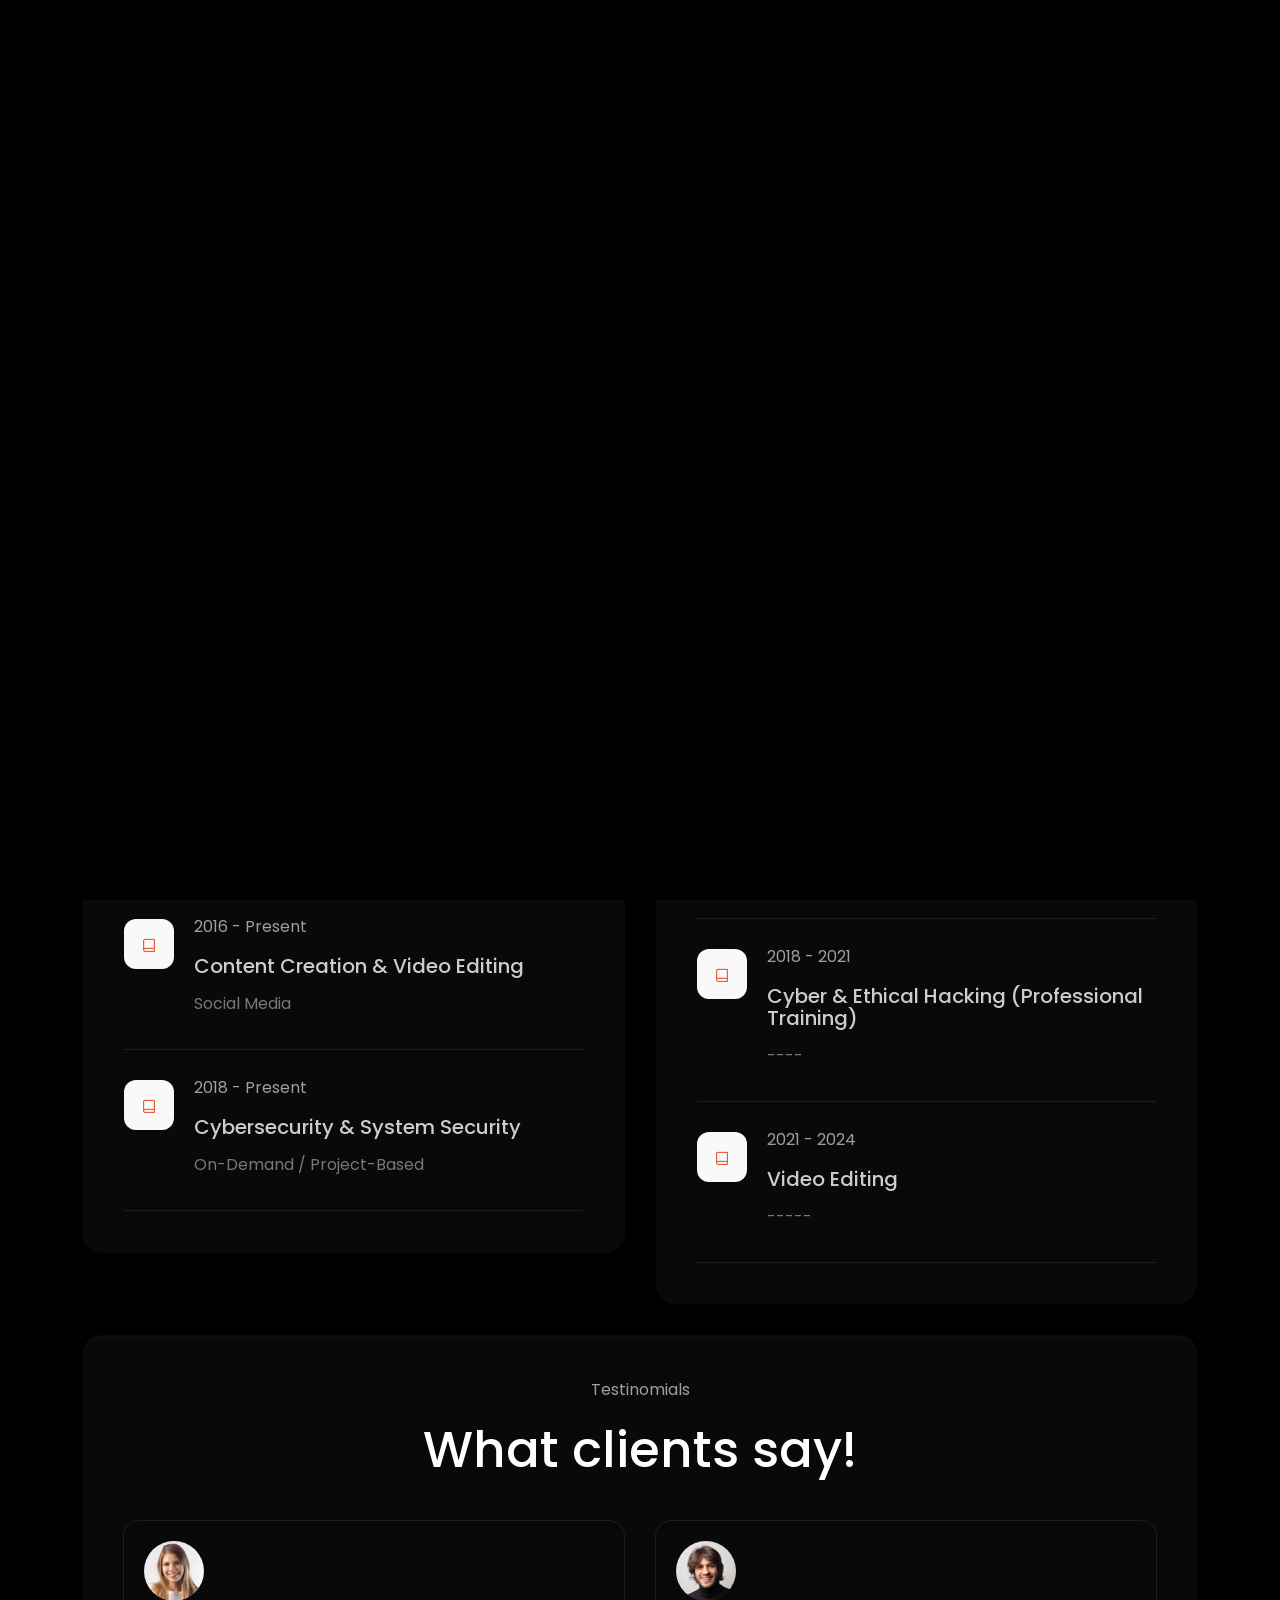
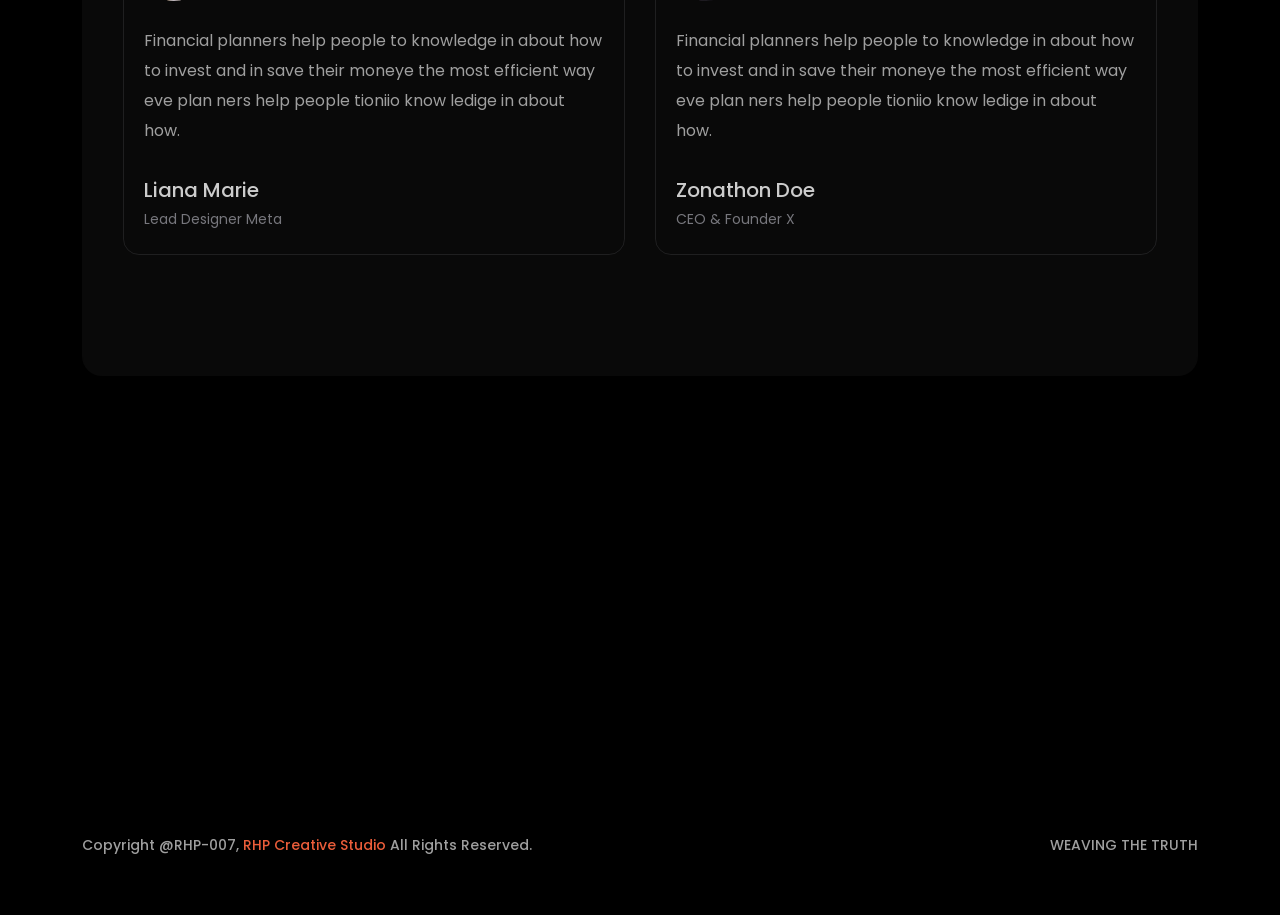
==== commit 78de1543: "Update portfolio" ====
--- a/about.html
+++ b/about.html
@@ -10,7 +10,7 @@
     <meta name="keywords" content="Rakibul Hasan, Weaving the Truth, video editor, content creator, digital strategist, documentary editor, marketing video, youtube editor, social media reels, brand promotion">
     <meta name="author" content="Rakibul Hasan">
     <!-- PAGE TITLE -->
-    <title>RH Creative Studio</title>
+    <title>RHP Creative Studio</title>
     <!-- FAV ICON -->
     <link rel="apple-touch-icon" href="assets/images/rhp-icon.png">
     <link rel="shortcut icon" type="image/png" href="assets/images/rhp-icon.png">
@@ -365,7 +365,7 @@
                     <div class="col-lg-6">
                         <div class="copyright-text">
                             <p>
-                                Copyright @RHP-007, <a href="index.html">RH creative studio</a> All
+                                Copyright @RHP-007, <a href="index.html">RHP Creative Studio</a> All
                                 Rights Reserved.
                             </p>
                         </div>
--- a/assets/css/spacing.css
+++ b/assets/css/spacing.css
@@ -1,7 +1,7 @@
 /*
 * ----------------------------------------------------------------------------------------
 Author       : RHP
-Template Name: RH Creative Studio
+Template Name: RHP Creative Studio
 Version      : 1.0                                          
 * ----------------------------------------------------------------------------------------
 */
--- a/assets/css/style.css
+++ b/assets/css/style.css
@@ -1,7 +1,7 @@
 /*
 * ----------------------------------------------------------------------------------------
 Author       : RHP
-Template Name: RH Creative Studio
+Template Name: RHP Creative Studio
 Version      : 1.0                                          
 * ----------------------------------------------------------------------------------------
 */
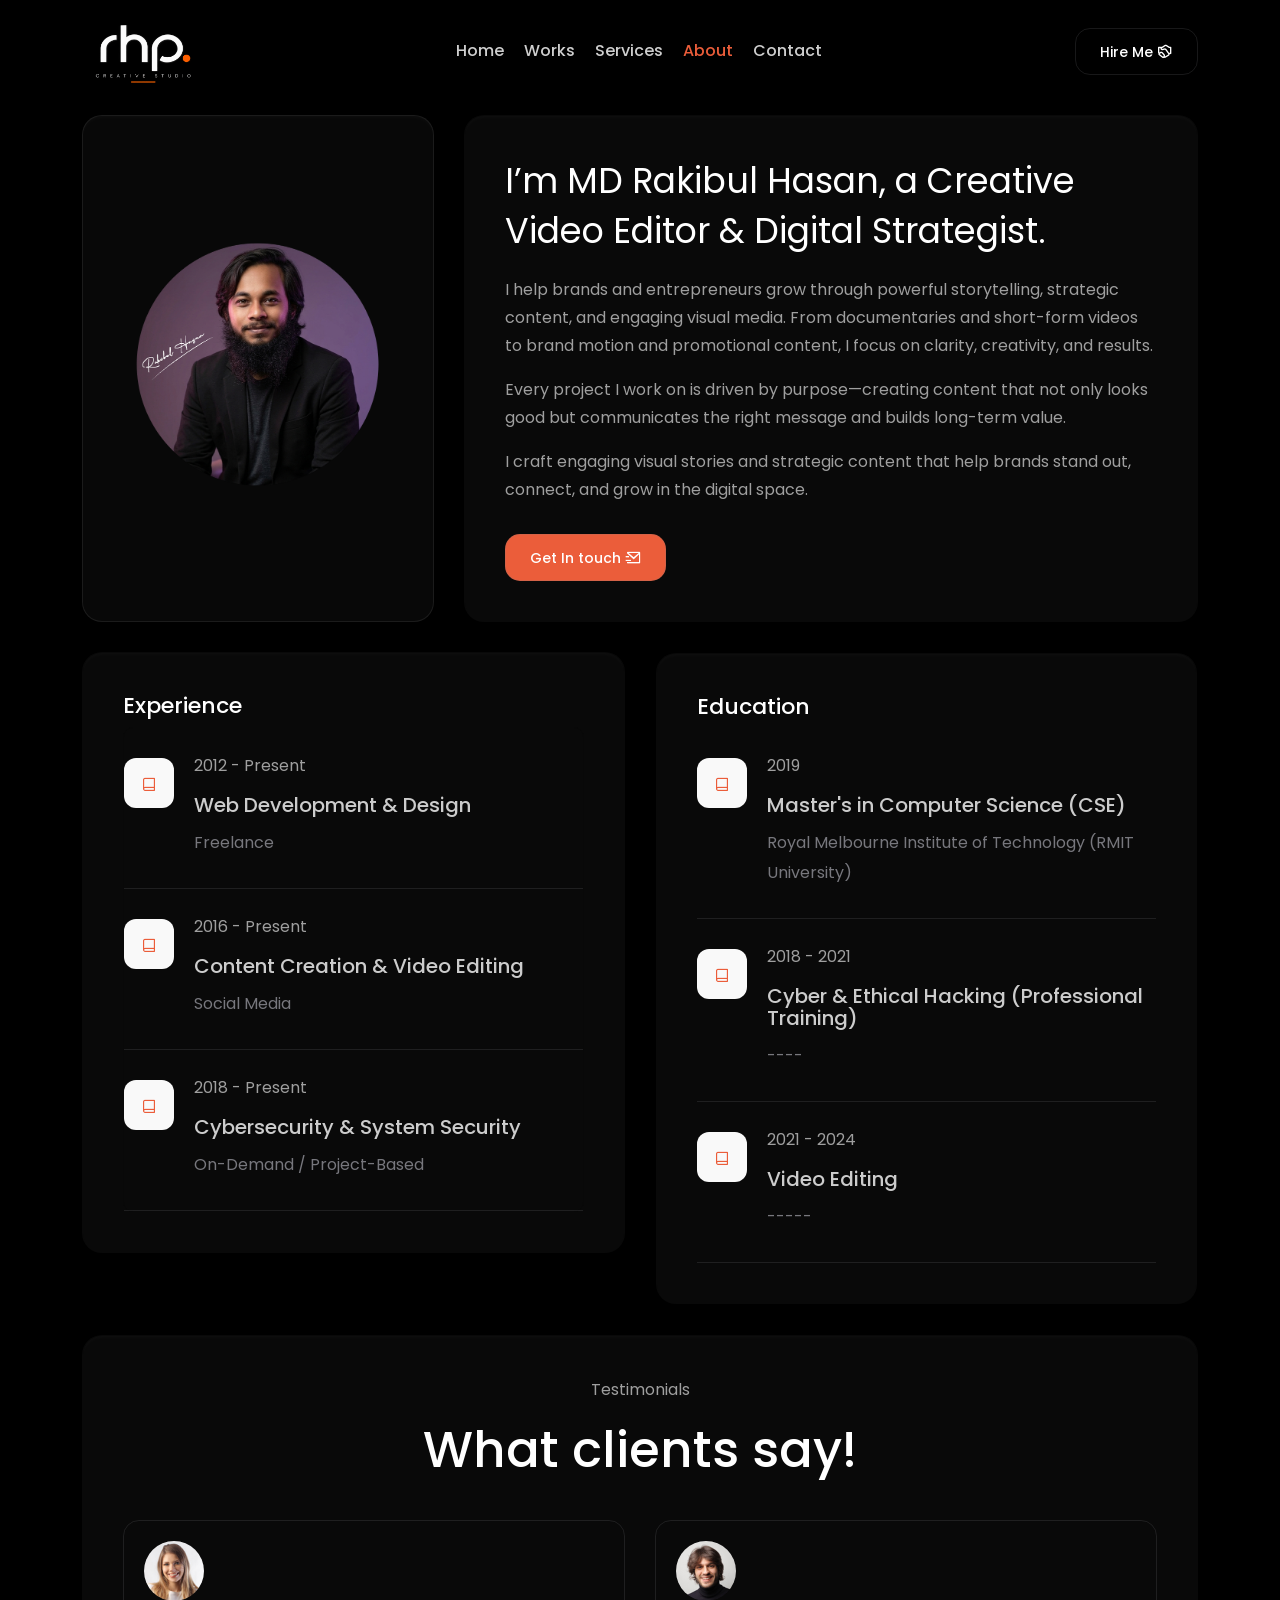
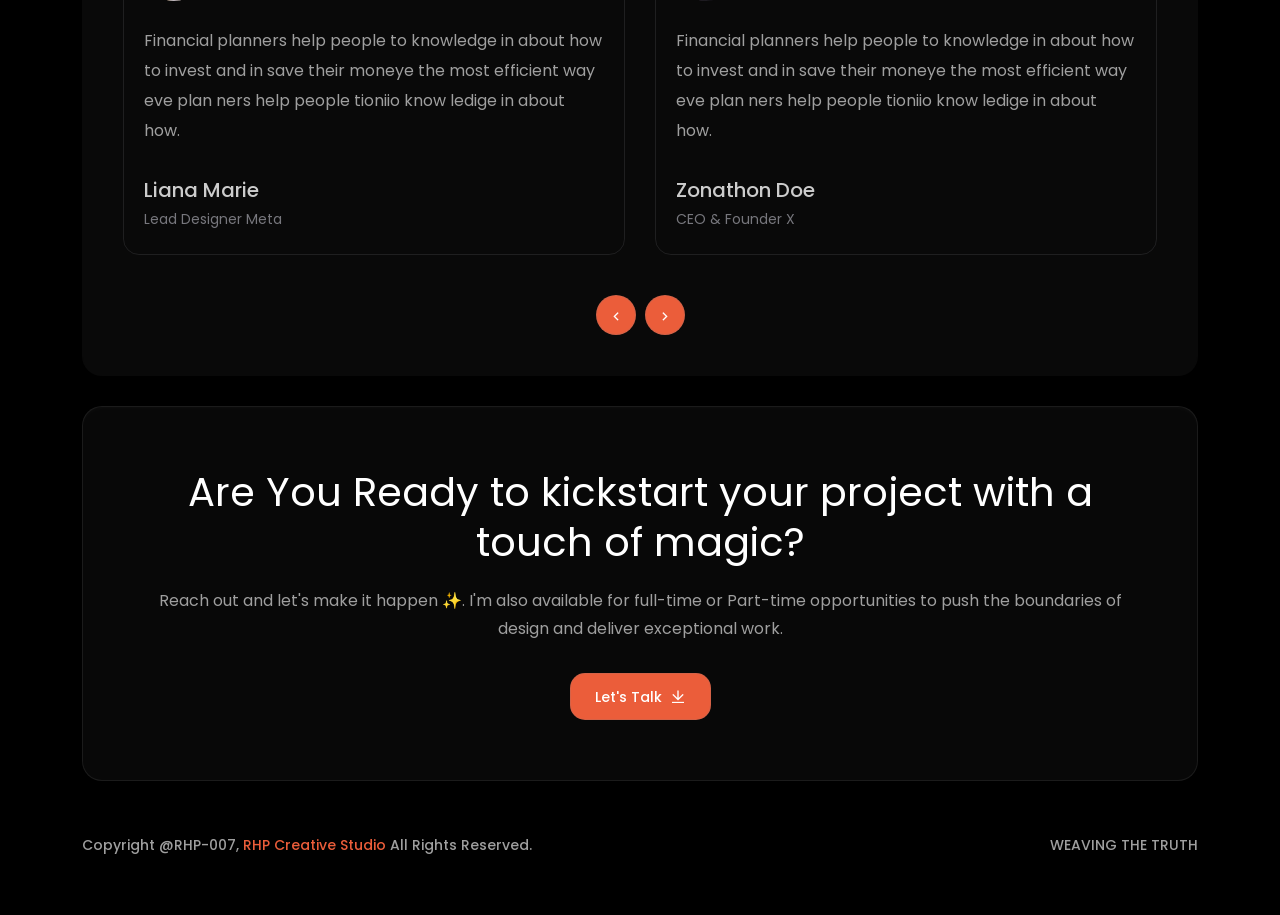
==== commit f5ee1788: "Update portfolio" ====
--- a/about.html
+++ b/about.html
@@ -205,7 +205,7 @@
                                     </div>
                                     <div class="content">
                                         <span class="years">2019</span>
-                                        <h4>Master’s in Computer Science (CSE)</h4>
+                                        <h4>Master's in Computer Science (CSE)</h4>
                                         <span class="company">Royal Melbourne Institute of Technology (RMIT University)
                                         </span>
                                     </div>
@@ -251,7 +251,7 @@
                 <div class="row">
                     <div class="col-xl-12 col-lg-12">
                         <div class="section-title text-center wow fadeInUp delay-0-2s">
-                            <p>Testinomials</p>
+                            <p>Testimonials</p>
                             <h2>What clients say!</h2>
                         </div>
                     </div>
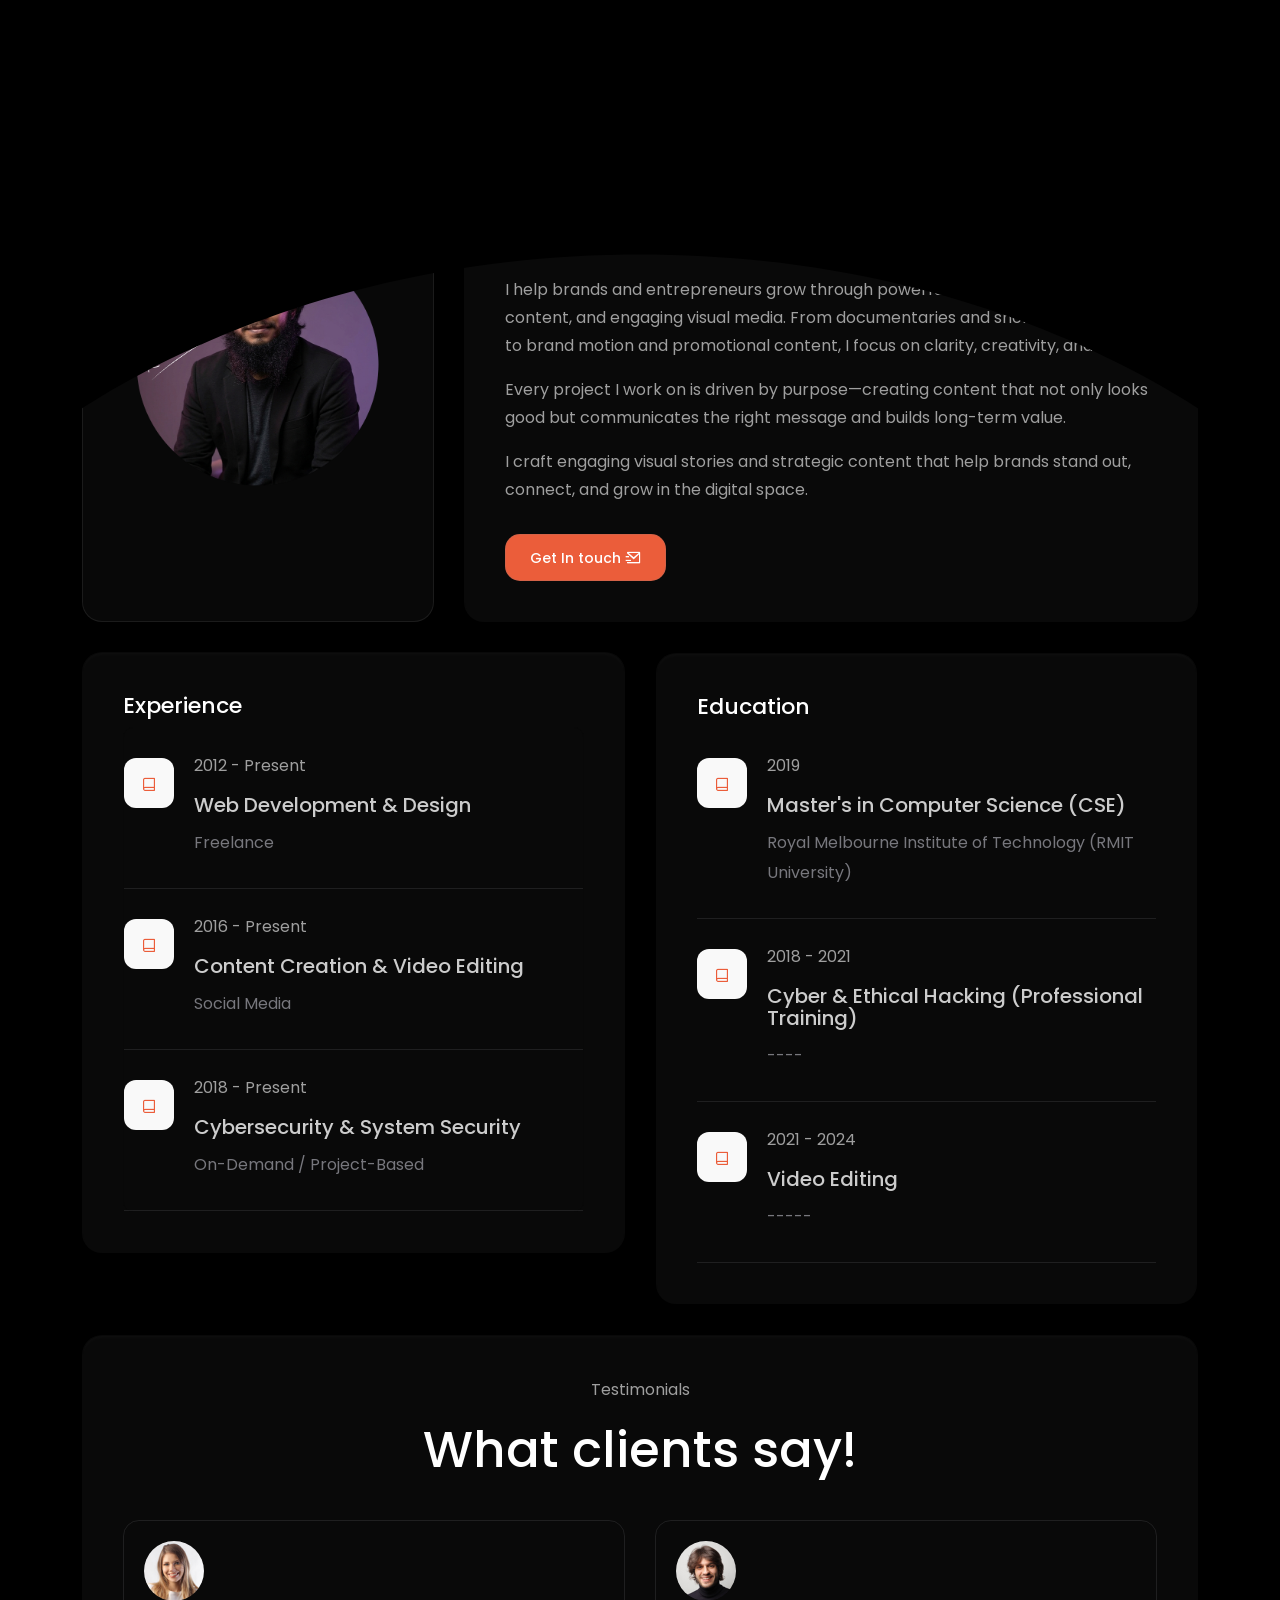
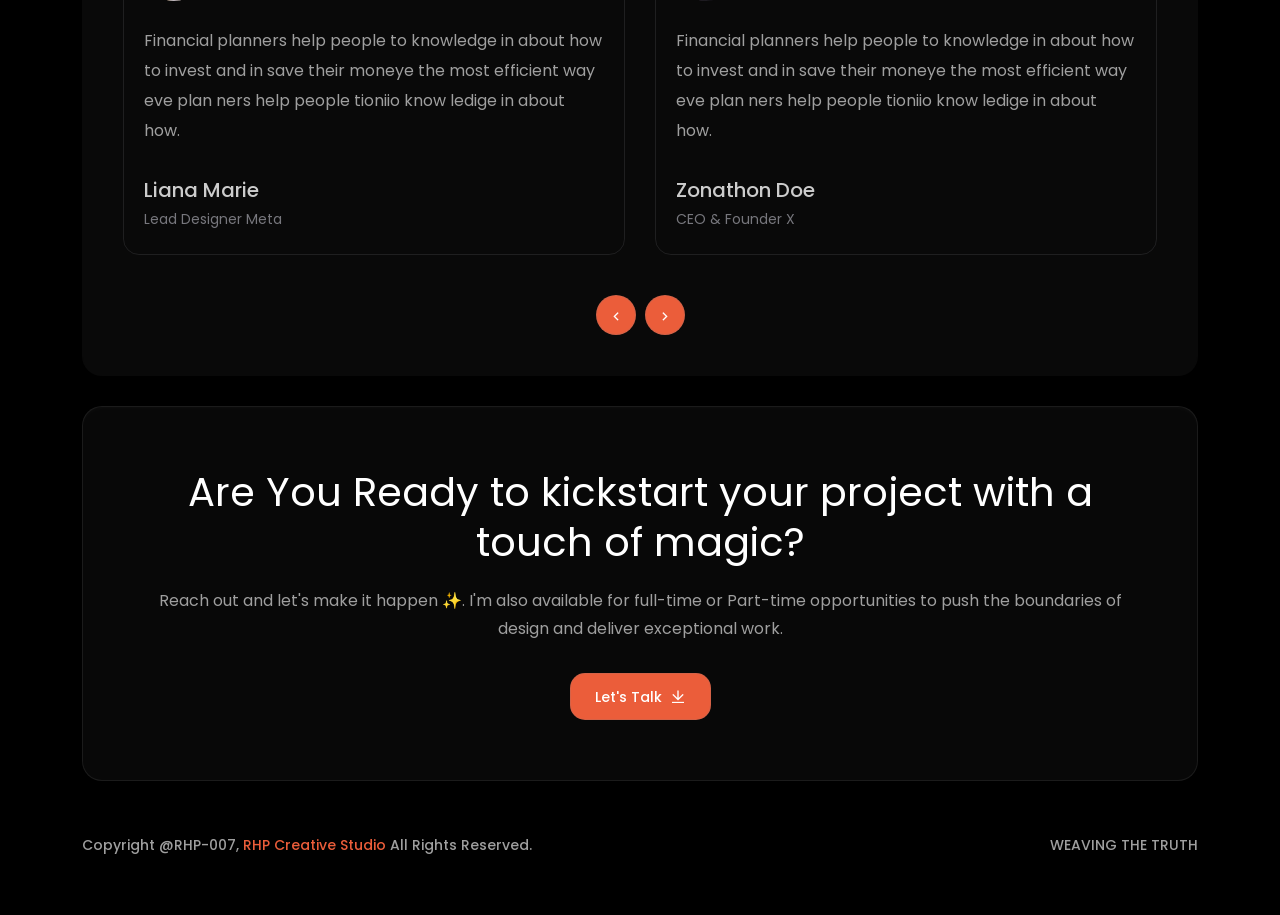
==== commit f86081eb: "Update portfolio" ====
--- a/about.html
+++ b/about.html
@@ -72,7 +72,7 @@
                     <!-- START LOGO DESIGN AREA -->
                     <div class="logo-outer">
                         <div class="logo">
-                            <a href="index.html"><img src="assets/images/logo.png" alt="Logo" title="Logo" /></a>
+                            <a href="index.html"><img id="siteLogo" src="assets/images/logo.png" data-dark="assets/images/logo.png" data-light="assets/images/logo-dark.png" alt="Logo" title="Logo" /></a>
                         </div>
                     </div>
                     <!-- / END LOGO DESIGN AREA -->
@@ -83,7 +83,7 @@
                             <div class="navbar-header">
                                 <div class="mobile-logo">
                                     <a href="index.html">
-                                        <img src="assets/images/logo.png" alt="Logo" title="Logo" />
+                                        <img class="siteLogoMobile" src="assets/images/logo.png" data-dark="assets/images/logo.png" data-light="assets/images/logo-dark.png" alt="Logo" title="Logo" />
                                     </a>
                                 </div>
                                 <!-- Toggle Button -->
@@ -105,7 +105,8 @@
                         </nav>
                         <!-- / END NAV DESIGN AREA -->
                     </div>
-                    <div class="menu-rhp">
+                        <div class="menu-rhp">
+                        <button id="themeToggle" class="theme-toggle-btn" aria-label="Toggle light/dark mode"><i class="ri-sun-line"></i></button>
                         <a href="contact.html" class="theme-rhp-007">Hire Me<i class="ri-shake-hands-line"></i></a>
                     </div>
                 </div>
--- a/assets/css/style.css
+++ b/assets/css/style.css
@@ -431,6 +431,12 @@
     transition: .3s
 }
 
+.menu-rhp {
+    display: flex;
+    align-items: center;
+    gap: 12px;
+}
+
 .menu-rhp a.theme-rhp-007 {
     background: transparent;
 }
@@ -4125,7 +4131,7 @@
     border: none;
     color: var(--main-color);
     text-align: left;
-    padding: 18px 22px;
+    padding: 18px 1px;
     font-size: 16px;
     font-weight: 500;
     display: flex;
@@ -4154,7 +4160,7 @@
 
 .faq-item.active .faq-answer{
     max-height: 200px;
-    padding: 0 22px 18px;
+    padding: 0 18px 18px;
 }
 
 .faq-answer p{
@@ -4241,3 +4247,172 @@
     opacity: 0;
     pointer-events: none;
 }
+
+/* ===================================================
+   HIDE the title text box under every portfolio video card
+=================================================== */
+.project-item.style-two .project-content {
+    display: none !important;
+}
+
+.project-item.style-two .project-image {
+    margin-bottom: 0 !important;
+}
+
+/* ===================================================
+   DARK / LIGHT MODE TOGGLE
+=================================================== */
+.theme-toggle-btn {
+    width: 40px;
+    height: 40px;
+    border-radius: 50%;
+    border: 1px solid var(--border-color);
+    background: transparent;
+    color: var(--main-color);
+    cursor: pointer;
+    display: flex;
+    align-items: center;
+    justify-content: center;
+    font-size: 18px;
+    margin-right: 14px;
+    transition: background 0.2s ease, color 0.2s ease;
+}
+
+.theme-toggle-btn:hover {
+    background: var(--primary-color);
+    color: #fff;
+}
+
+body.light-mode {
+    --body-background: #eaf4fb;
+    --main-color: #17171a;
+    --heading-color: #17171a;
+    --subtitle-color: #3a3a3d;
+    --border-color: rgba(0,0,0,0.1);
+}
+
+body.light-mode .main-header,
+body.light-mode .header-upper {
+    background-color: #ffffff !important;
+}
+
+body.light-mode .project-item.style-two,
+body.light-mode .service-item-two,
+body.light-mode .process-item,
+body.light-mode .faq-item,
+body.light-mode .about-image-part,
+body.light-mode .container-inner,
+body.light-mode .about-content-part,
+body.light-mode .about-content-part-bottom,
+body.light-mode .call-to-action-part,
+body.light-mode .hero-showreel,
+body.light-mode .company-worked-with,
+body.light-mode .company-list-part {
+    background-color: #ffffff !important;
+    border-color: rgba(0,0,0,0.08) !important;
+    box-shadow: 0 1px 4px rgba(0,0,0,0.06);
+    backdrop-filter: none !important;
+    -webkit-backdrop-filter: none !important;
+}
+
+body.light-mode .navigation li a,
+body.light-mode .service-item-two h4,
+body.light-mode .process-item h4,
+body.light-mode .faq-question,
+body.light-mode .about-image-part h2,
+body.light-mode .about-content-part-bottom h2,
+body.light-mode .call-to-action-part h2,
+body.light-mode .call-to-action-part p,
+body.light-mode h2,
+body.light-mode h3,
+body.light-mode h4 {
+    color: #17171a !important;
+}
+
+/* Scroll-to-top button arrow — was hardcoded white, invisible on the
+   light circular background */
+body.light-mode .progress-wrap i,
+body.light-mode .progress-wrap svg path {
+    color: #17171a !important;
+    stroke: #17171a !important;
+}
+
+body.light-mode .progress-wrap {
+    background-color: #ffffff !important;
+    border-color: rgba(0,0,0,0.1) !important;
+}
+
+/* Social icons under the profile card had a near-invisible 5% white
+   border, meant for a dark background */
+body.light-mode .about-social ul li a {
+    border-color: rgba(0,0,0,0.15) !important;
+}
+
+body.light-mode p,
+body.light-mode .section-sub-text,
+body.light-mode .faq-answer p,
+body.light-mode .service-item-two > p,
+body.light-mode .process-item p {
+    color: #4a4a4d !important;
+}
+
+/* "Hire Me" and similar transparent-background buttons had hardcoded
+   white text — invisible against a light background until hovered.
+   Give them dark text in light mode; hover still turns the background
+   orange with white text, so that stays readable either way. */
+body.light-mode .menu-rhp a.theme-rhp-007,
+body.light-mode .theme-toggle-btn {
+    color: #17171a;
+}
+
+body.light-mode .menu-rhp a.theme-rhp-007:hover {
+    color: #fff;
+}
+
+body.light-mode .progress-wrap {
+    mix-blend-mode: normal;
+    color: #17171a;
+    border: 1px solid rgba(0,0,0,0.15);
+    background: #fff;
+}
+
+body.light-mode .progress-wrap i,
+body.light-mode .progress-wrap svg.progress-circle path {
+    color: #17171a;
+    stroke: var(--primary-color);
+}
+
+/* ===================================================
+   PREMIUM / STANDARD TIER FILTER — rounded pill buttons
+=================================================== */
+.tier-filter {
+    display: flex;
+    gap: 10px;
+    margin: 4px 0 24px;
+    padding: 0;
+    list-style: none;
+}
+
+.tier-filter li {
+    padding: 8px 22px;
+    border-radius: 999px;
+    border: 1px solid var(--border-color);
+    font-size: 14px;
+    font-weight: 500;
+    cursor: pointer;
+    color: var(--main-color);
+    opacity: 0.7;
+    transition: all 0.2s ease;
+}
+
+.tier-filter li:hover {
+    opacity: 1;
+    border-color: var(--primary-color);
+}
+
+.tier-filter li.current {
+    background: var(--primary-color);
+    border-color: var(--primary-color);
+    color: #fff;
+    opacity: 1;
+}
--- a/assets/css/responsive.css
+++ b/assets/css/responsive.css
@@ -50,7 +50,7 @@
 
 
     .about-area {
-        padding-top: 80px;
+        padding-top: 130px;
     }
 
     .resume-area {
@@ -154,11 +154,15 @@
     }
 
     .menu-rhp {
+        display: flex !important;
+    }
+
+    .menu-rhp a.theme-rhp-007 {
         display: none;
     }
 
-    .section-title p {
-        padding: 0px;
+    .theme-toggle-btn {
+        margin-right: 45px;
     }
 
     .about-content-part {
@@ -189,11 +193,15 @@
     }
 
     .menu-rhp {
+        display: flex !important;
+    }
+
+    .menu-rhp a.theme-rhp-007 {
         display: none;
     }
 
-    .section-title {
-        margin-bottom: 30px;
+    .theme-toggle-btn {
+        margin-right: 45px;
     }
 
     .main-menu .navbar-collapse li a:hover {
@@ -246,7 +254,7 @@
     }
 
     .about-area {
-        padding-top: 60px;
+        padding-top: 70px;
     }
 
     .about-content-part {
@@ -1488,7 +1496,6 @@
     .tools-list {
         gap: 14px;
     }
-
     .tool-item {
         width: 66px;
     }
@@ -1522,3 +1529,86 @@
         display: inline-block;
     }
 }
+
+/* ===================================================
+   CARD GAP FIX — mobile/tablet (forced with !important
+   since this kept getting overridden by other rules)
+=================================================== */
+@media only screen and (max-width: 991px) {
+    .process-item {
+        margin-bottom: 24px !important;
+    }
+
+    .service-item-two,
+    .faq-item {
+        margin-bottom: 20px !important;
+    }
+}
+
+/* ===================================================
+   MOBILE HEADER — theme toggle sits LEFT of the hamburger,
+   and shrink it slightly so the header doesn't grow taller
+=================================================== */
+@media only screen and (max-width: 991px) {
+    .header-inner {
+        display: flex !important;
+    }
+
+    .menu-rhp {
+        order: -1;
+    }
+
+    .nav-outer {
+        order: 2;
+    }
+
+    .theme-toggle-btn {
+        width: 34px;
+        height: 34px;
+        font-size: 15px;
+        margin-right: 115px;
+    }
+}
+
+/* ===================================================
+   THEME TOGGLE — move to LEFT of the hamburger on mobile
+=================================================== */
+@media only screen and (max-width: 991px) {
+    .header-inner {
+        flex-wrap: nowrap;
+    }
+
+    .nav-outer {
+        order: 2;
+    }
+
+    .menu-rhp {
+        order: 1;
+        margin-left: auto;
+    }
+}
+
+/* ===================================================
+   MOBILE DROPDOWN MENU — light mode background/text
+=================================================== */
+body.light-mode .main-menu .navbar-collapse {
+    background-color: #ffffff !important;
+}
+
+body.light-mode .main-menu .navbar-collapse li a {
+    color: #17171a !important;
+}
+
+/* ===================================================
+   PROCESS/SERVICE/FAQ ROW GUTTER — Bootstrap-native
+   vertical gap between wrapped cards (belt-and-suspenders
+   alongside the margin-bottom fix above)
+=================================================== */
+@media only screen and (max-width: 991px) {
+    .process-row,
+    .service-grid-row,
+    .faq-list {
+        --bs-gutter-y: 24px;
+        row-gap: 24px;
+    }
+}
